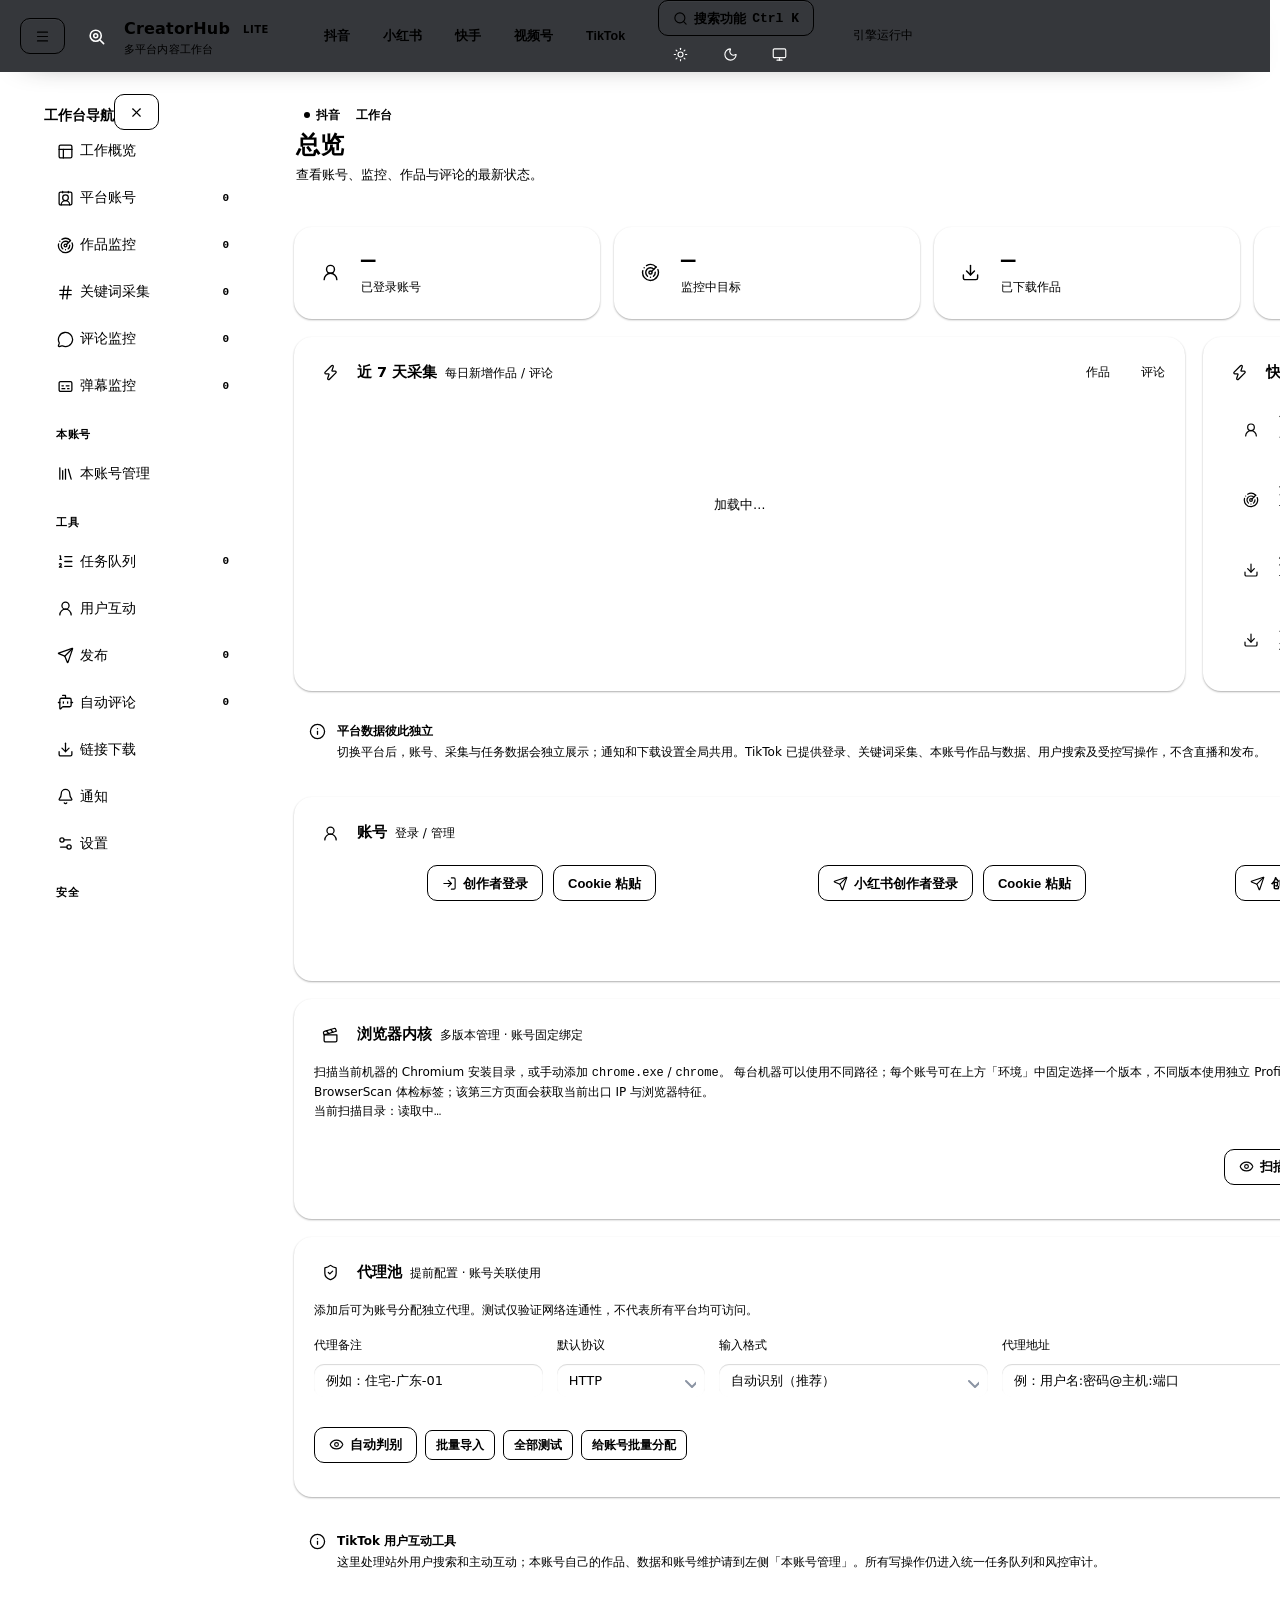
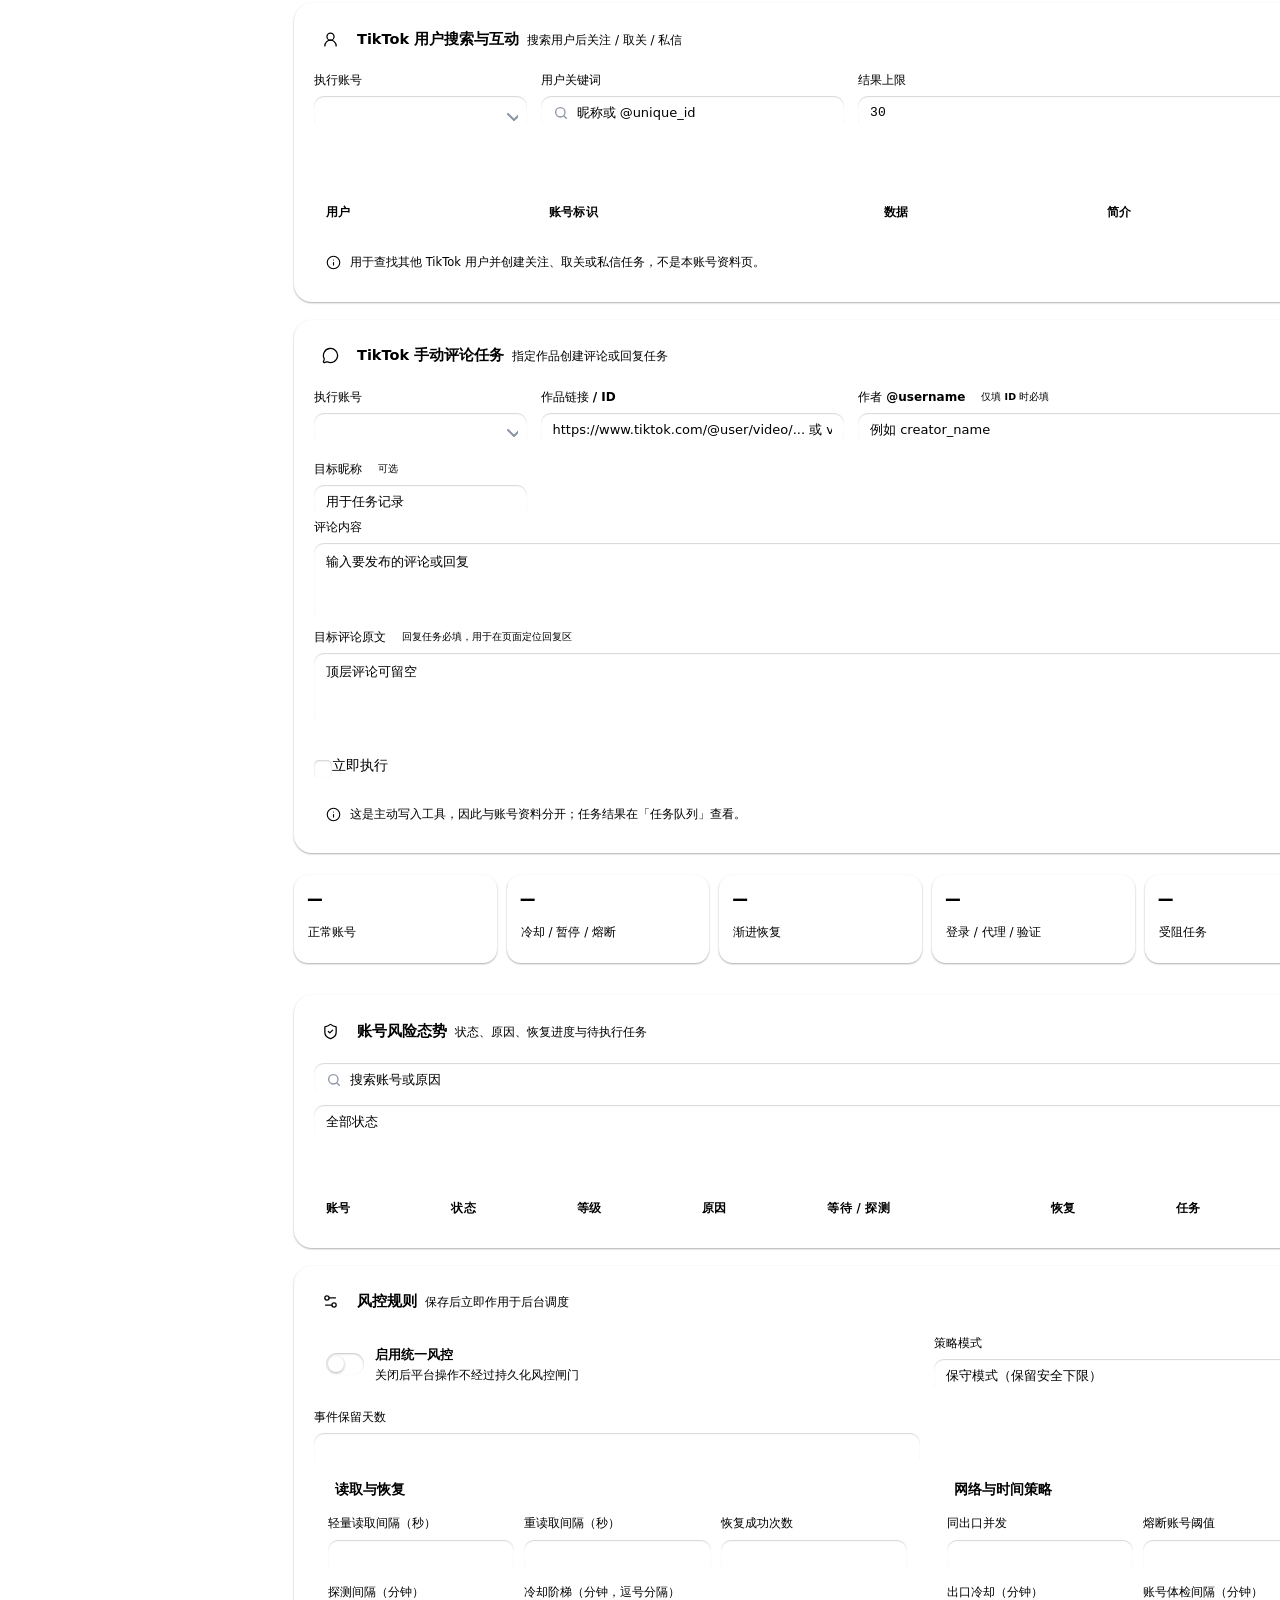
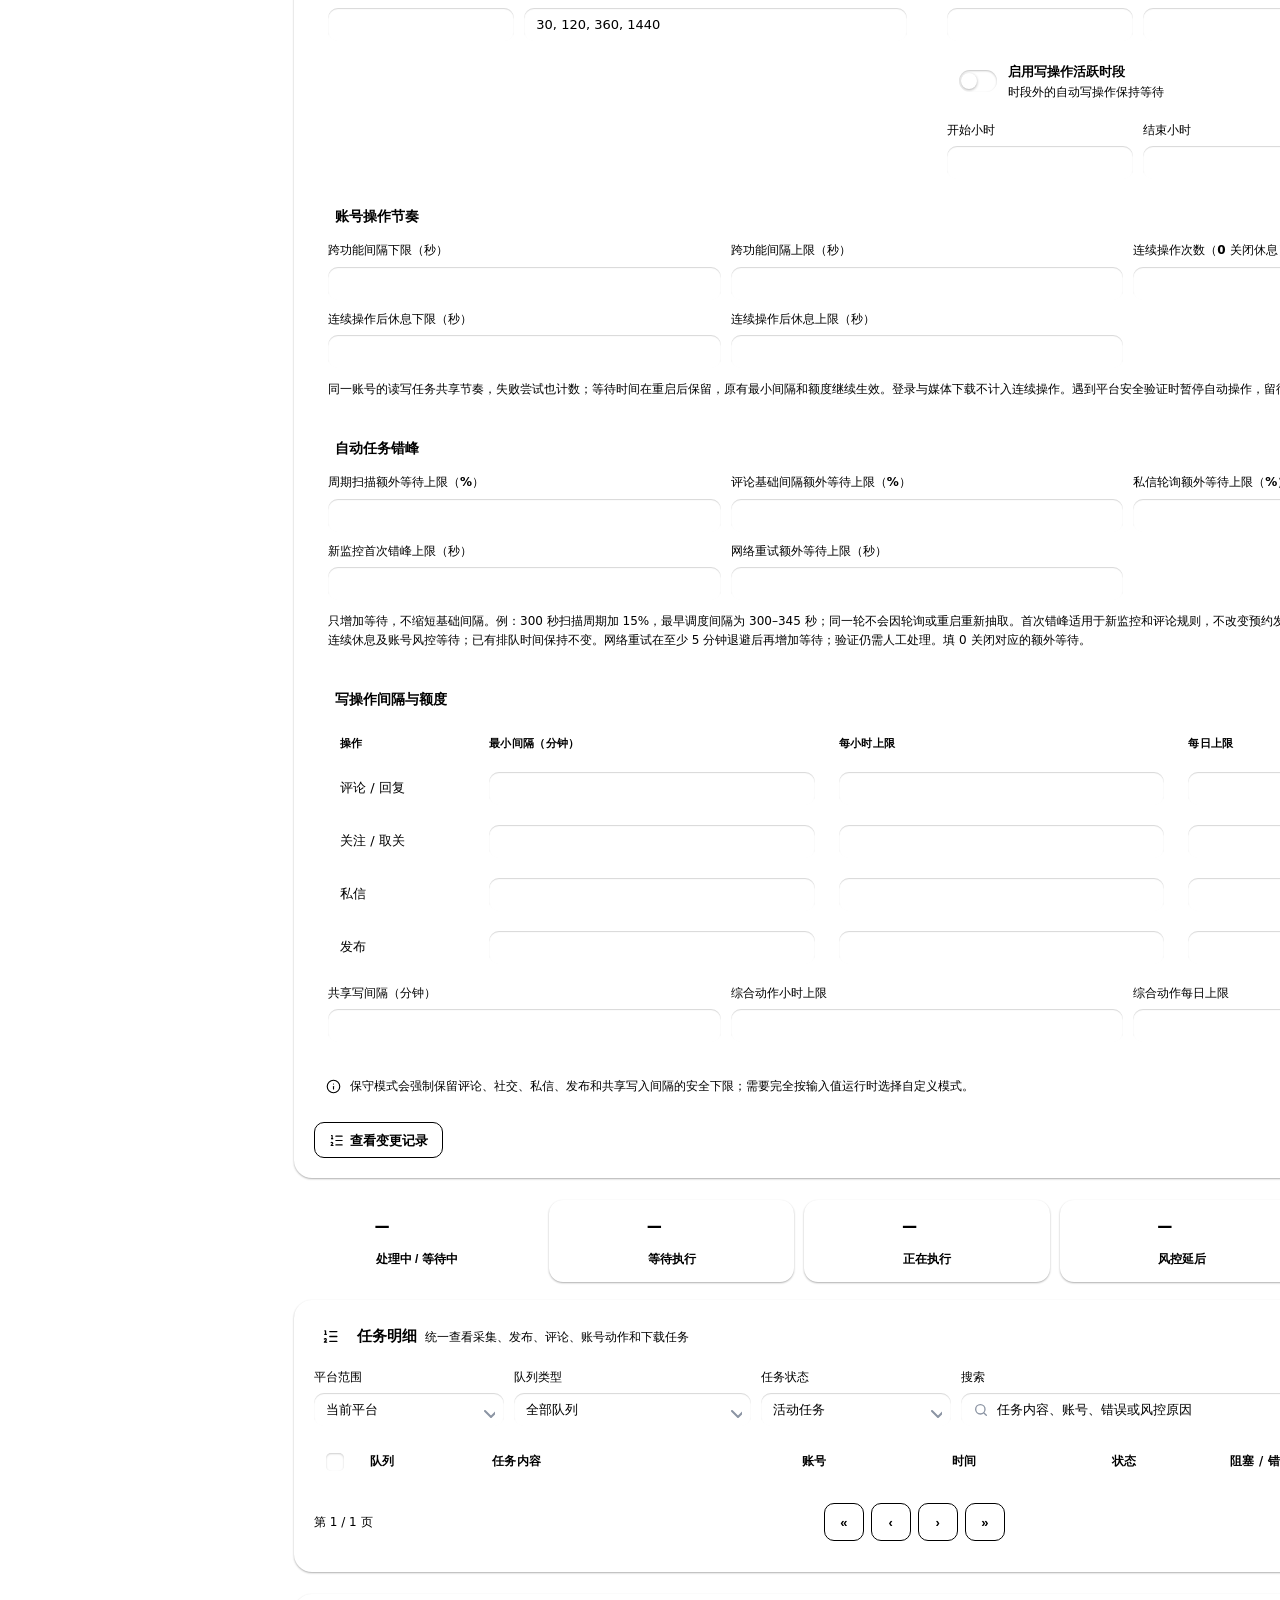
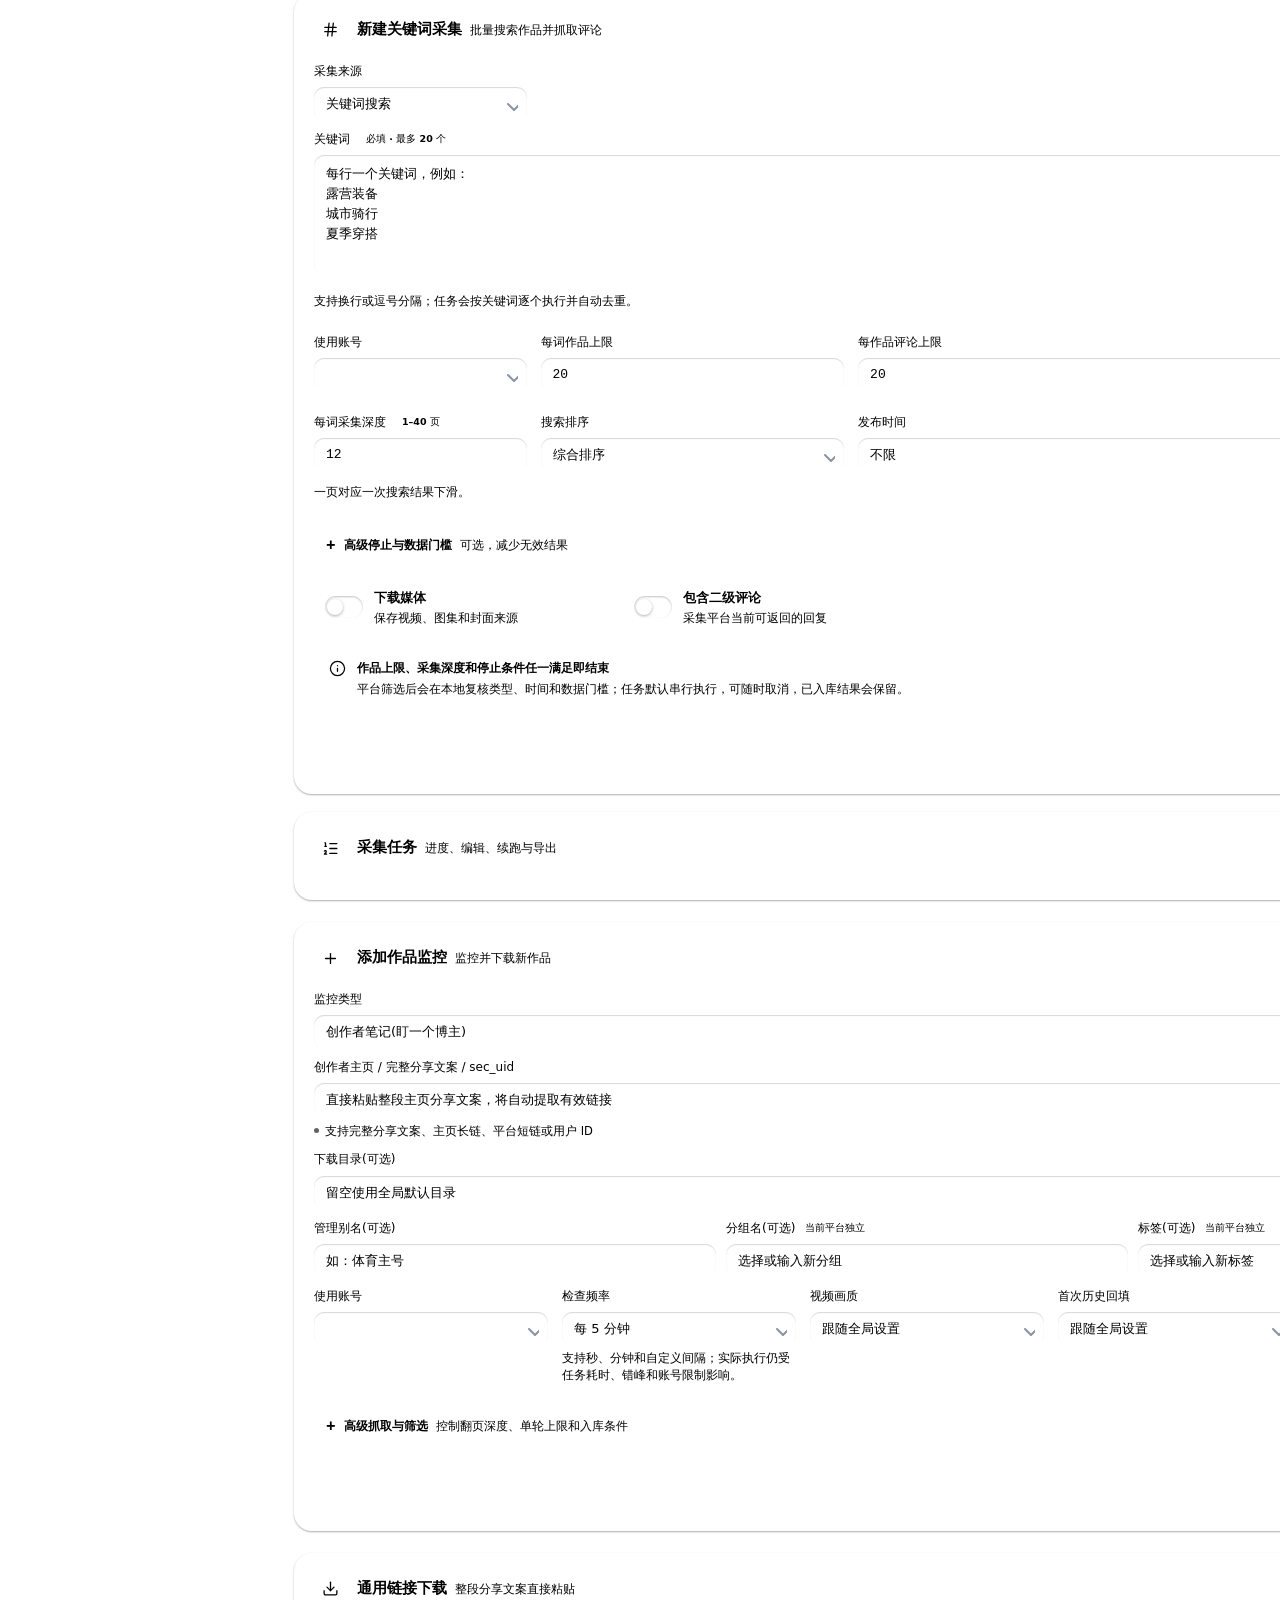
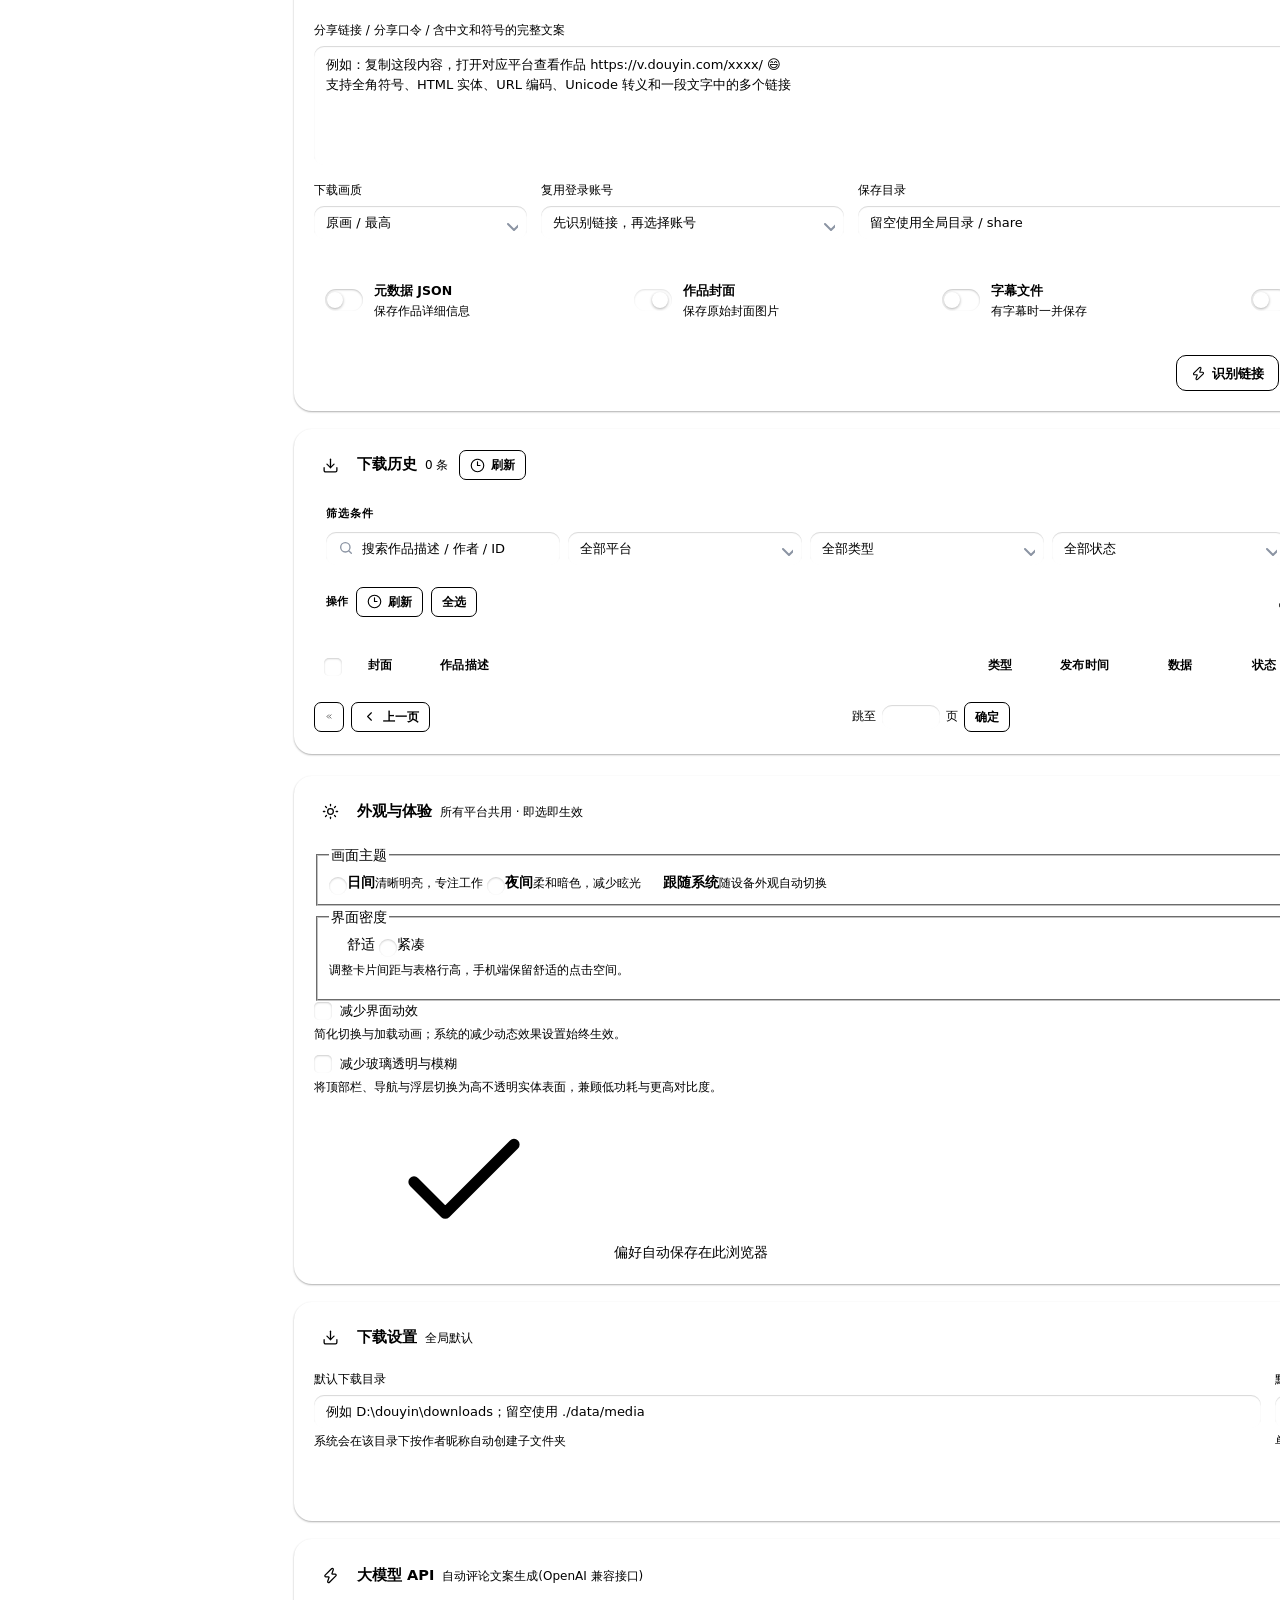
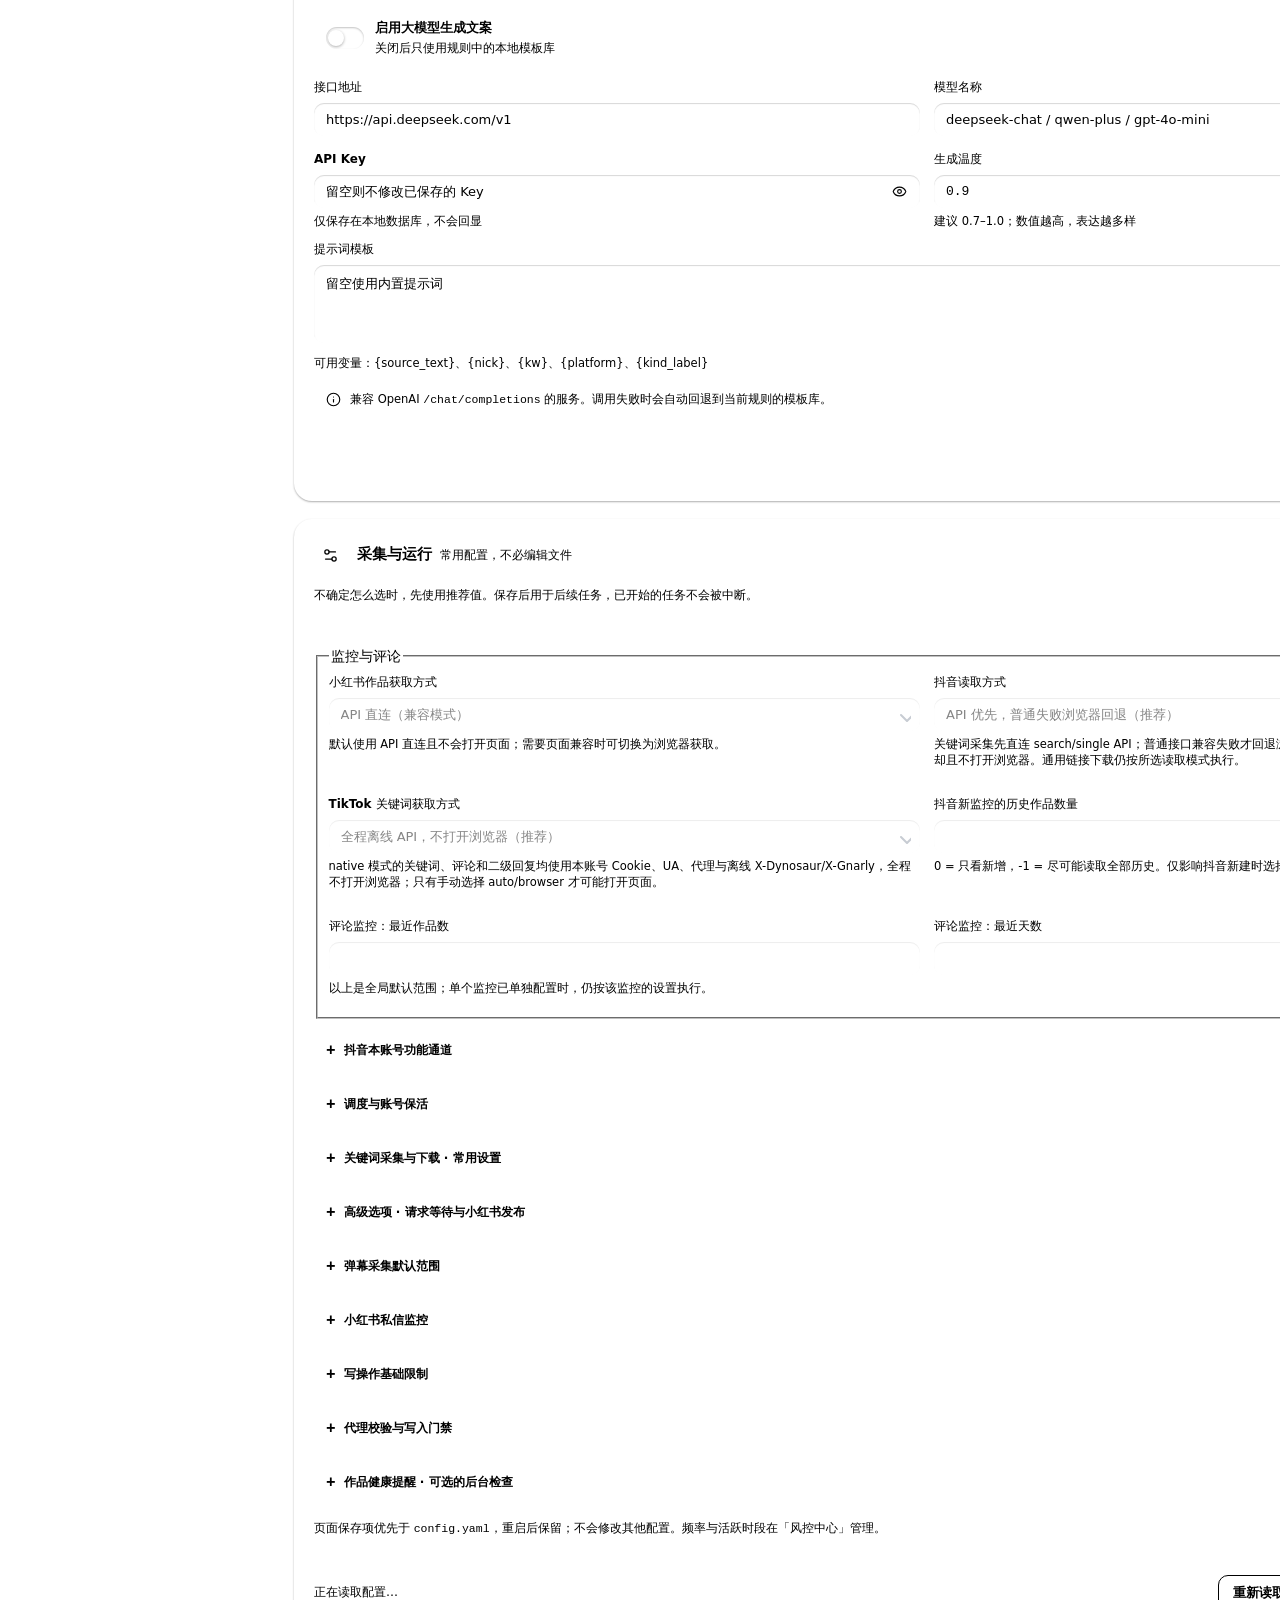
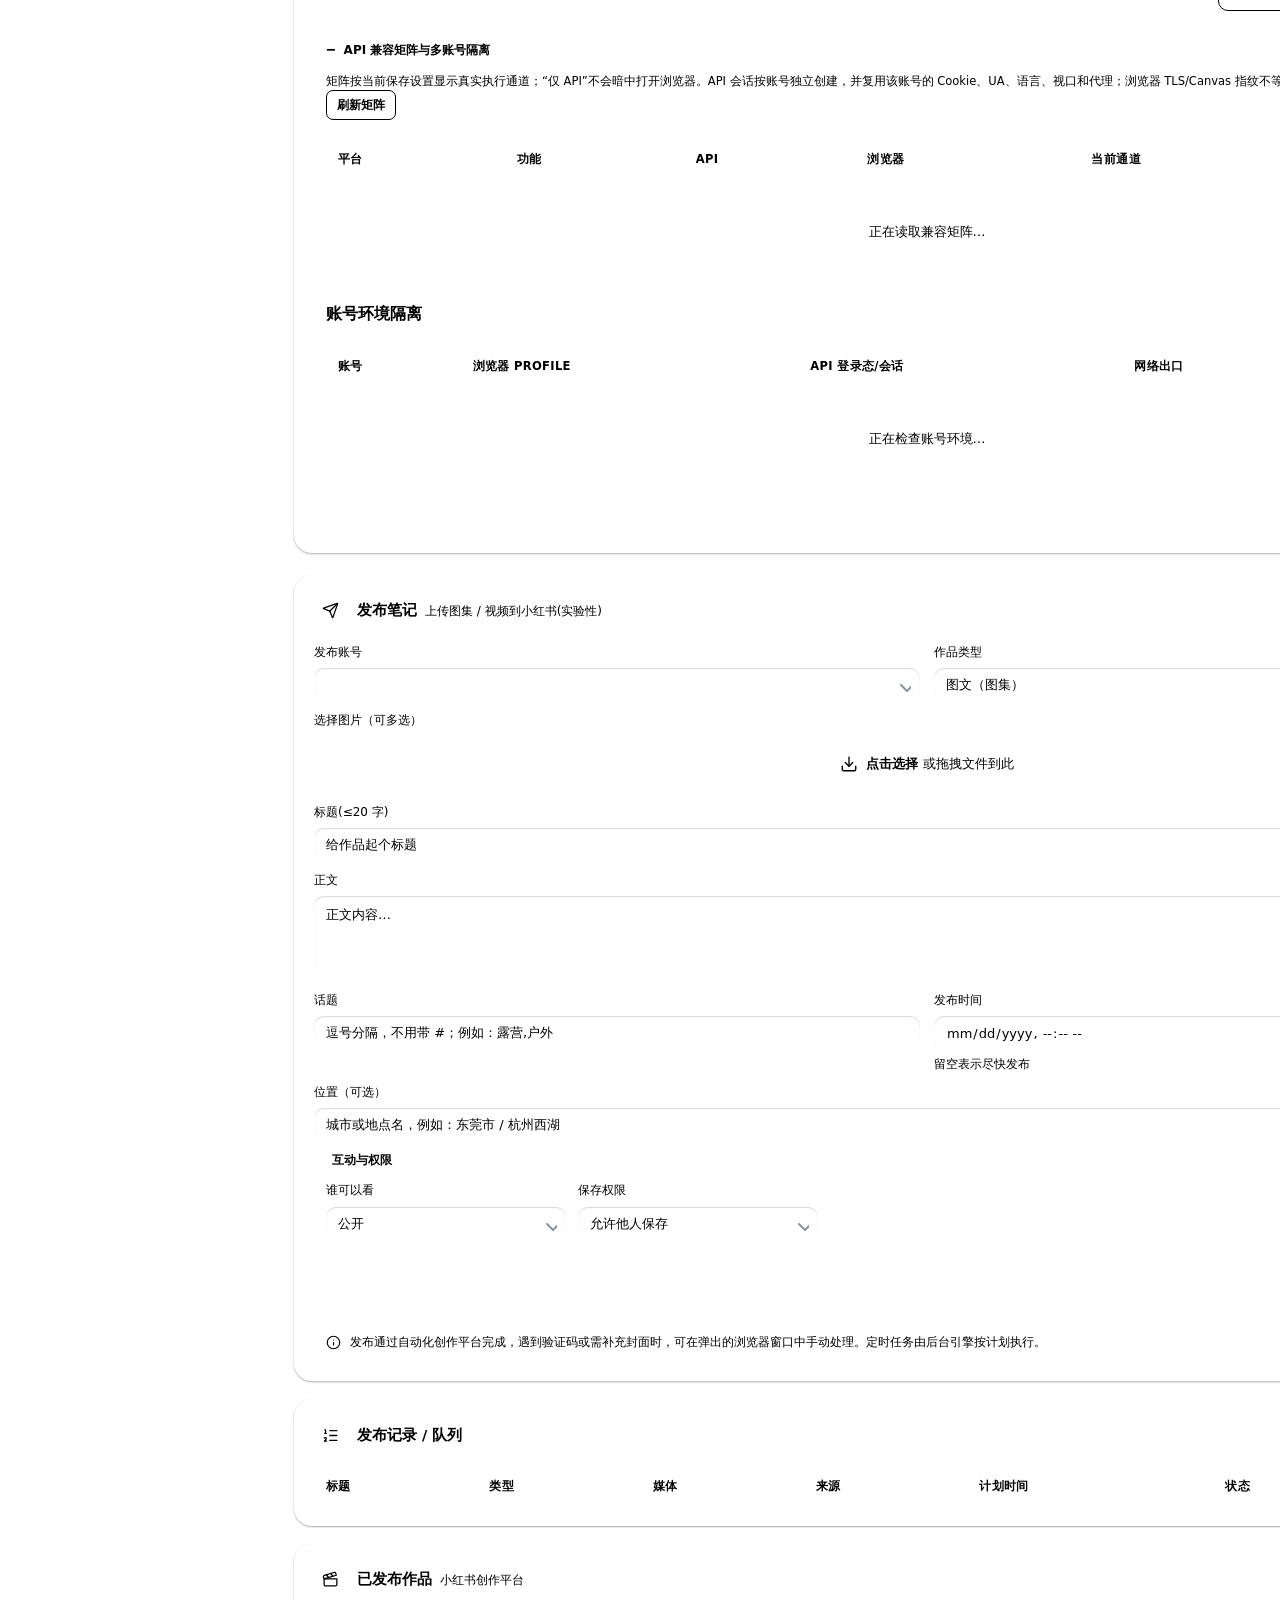
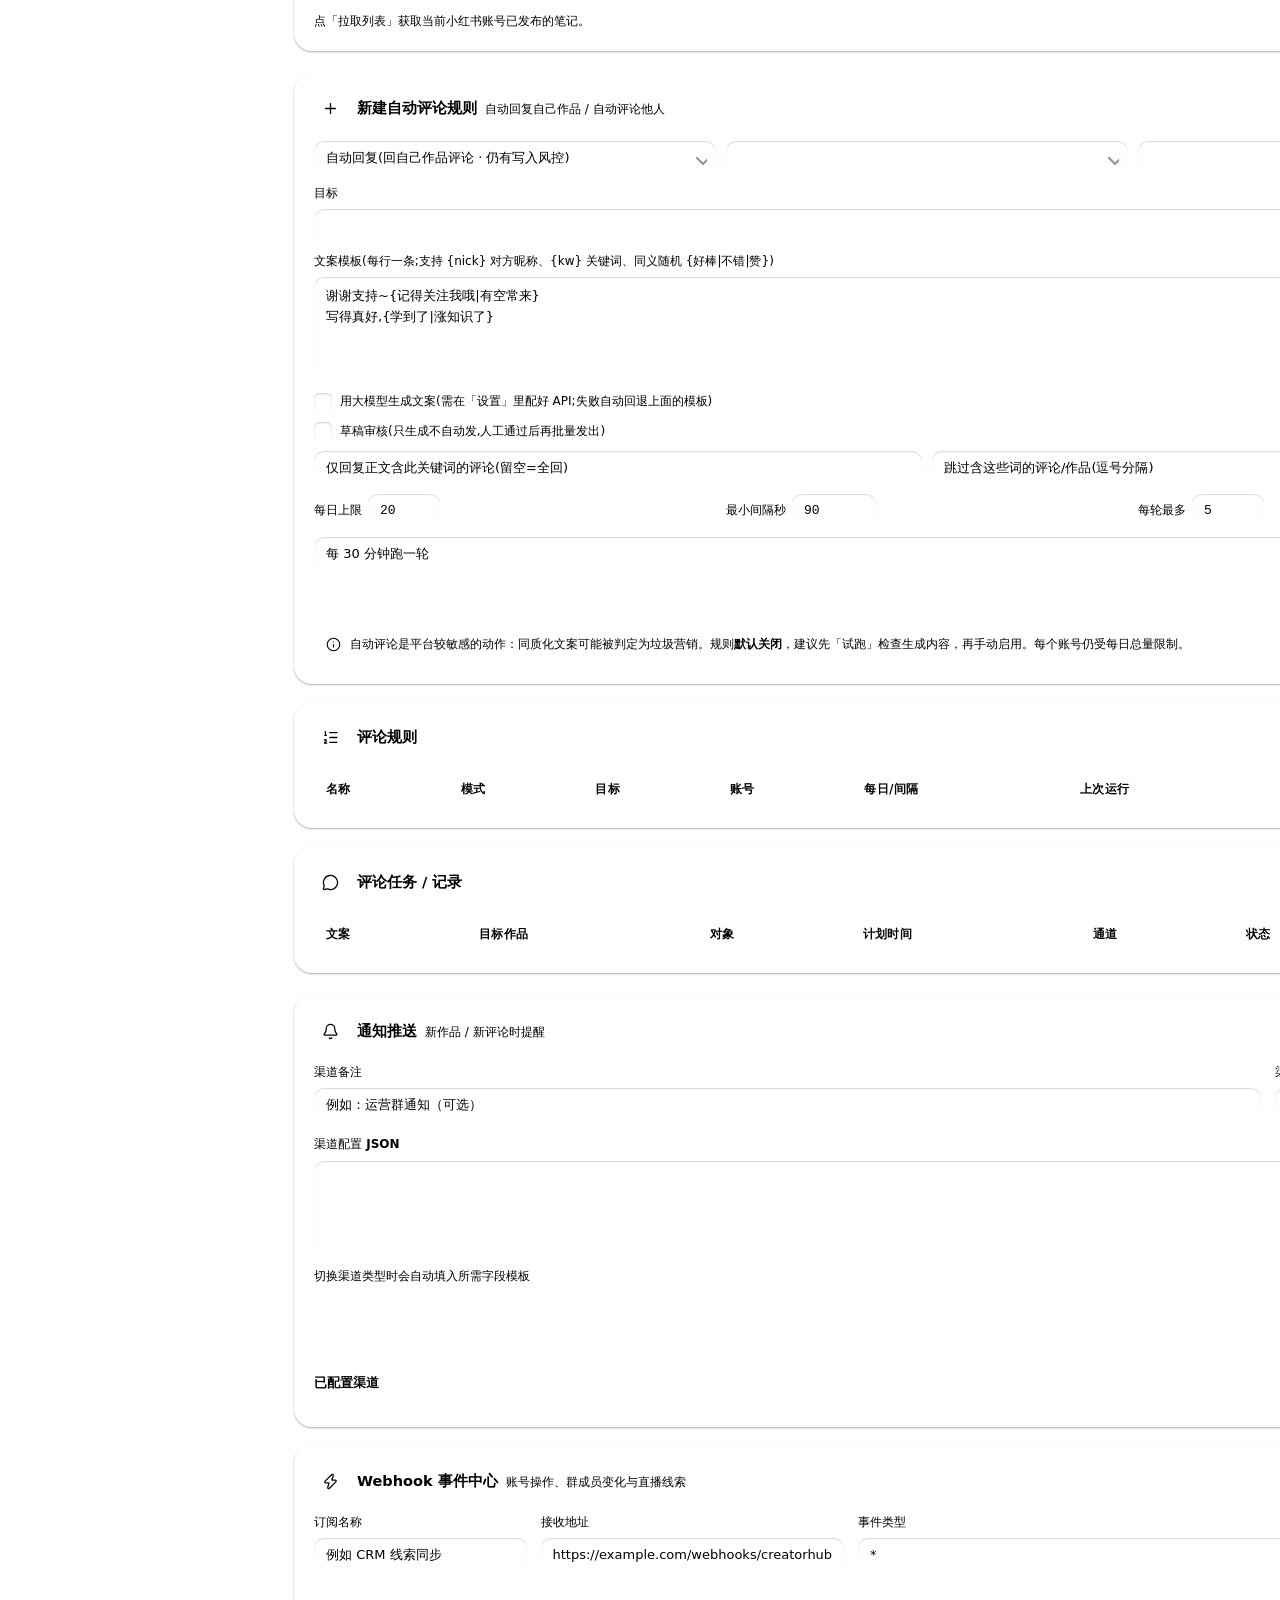
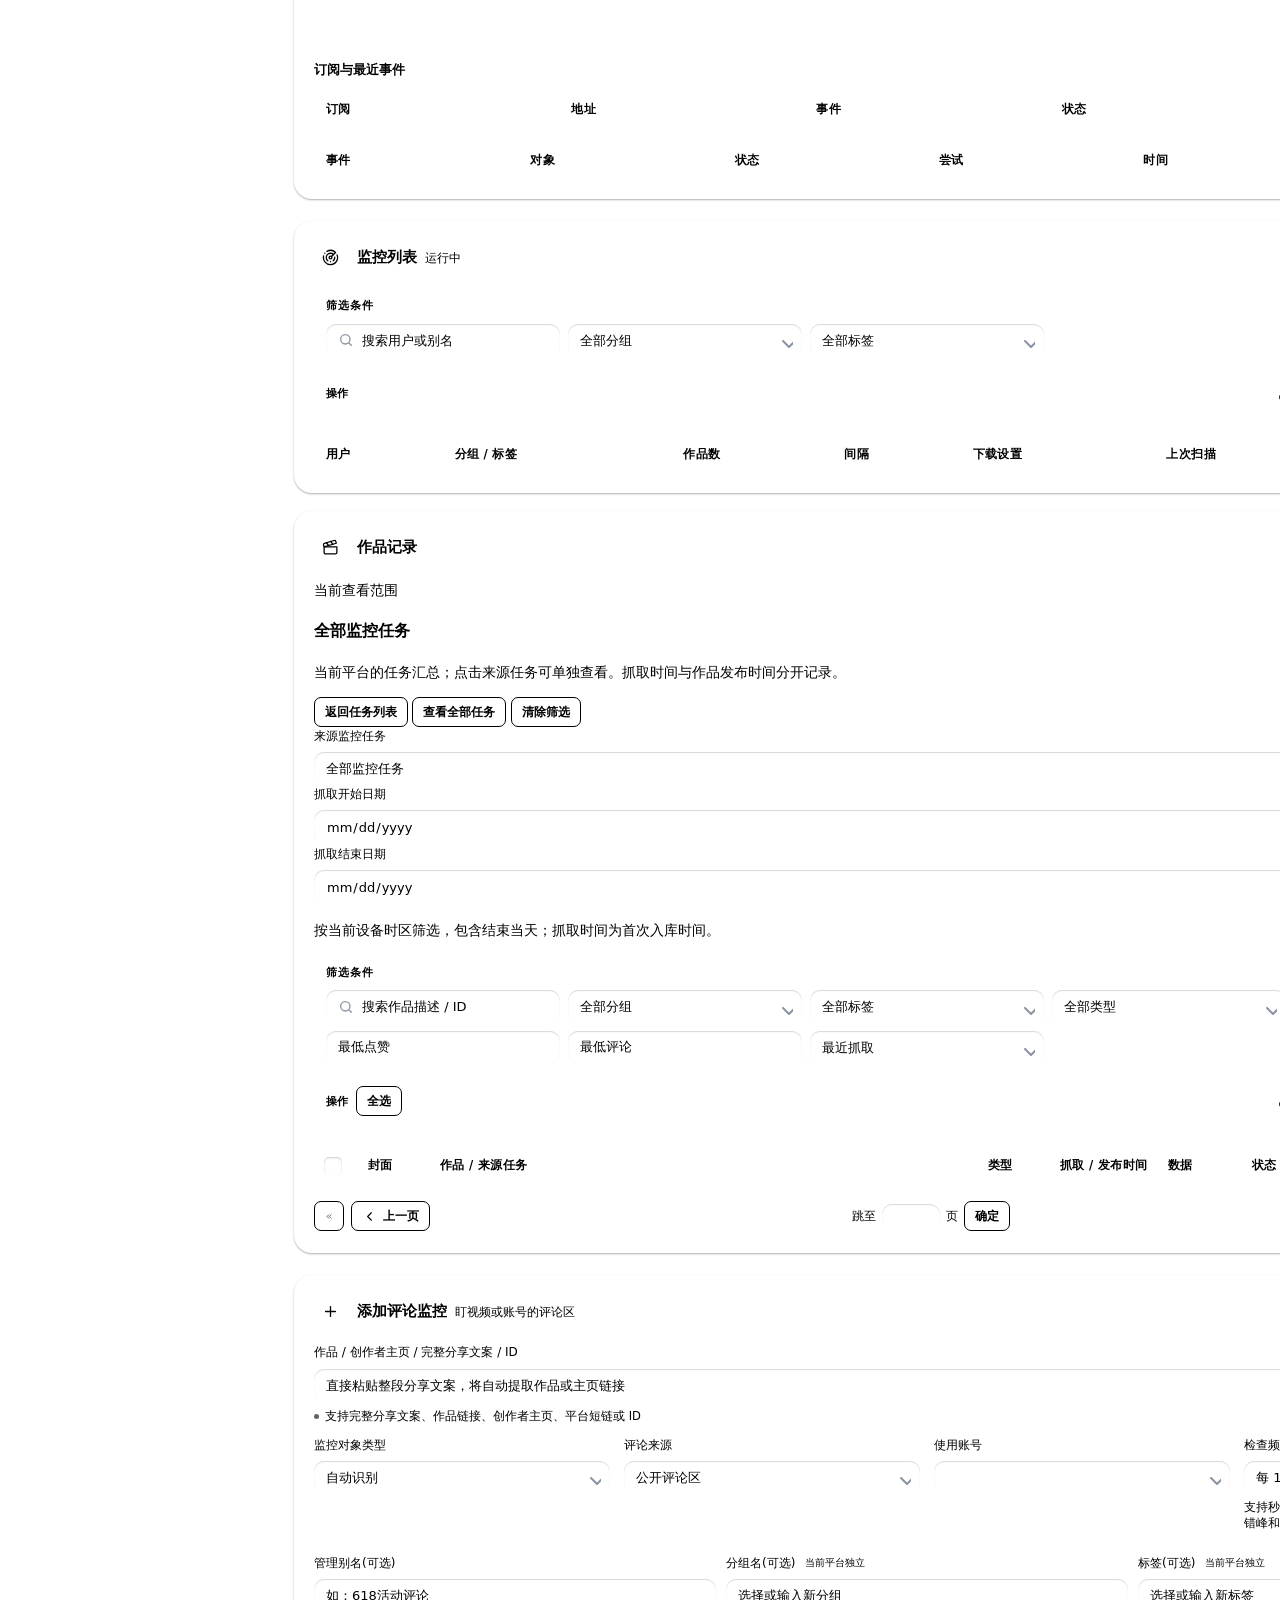
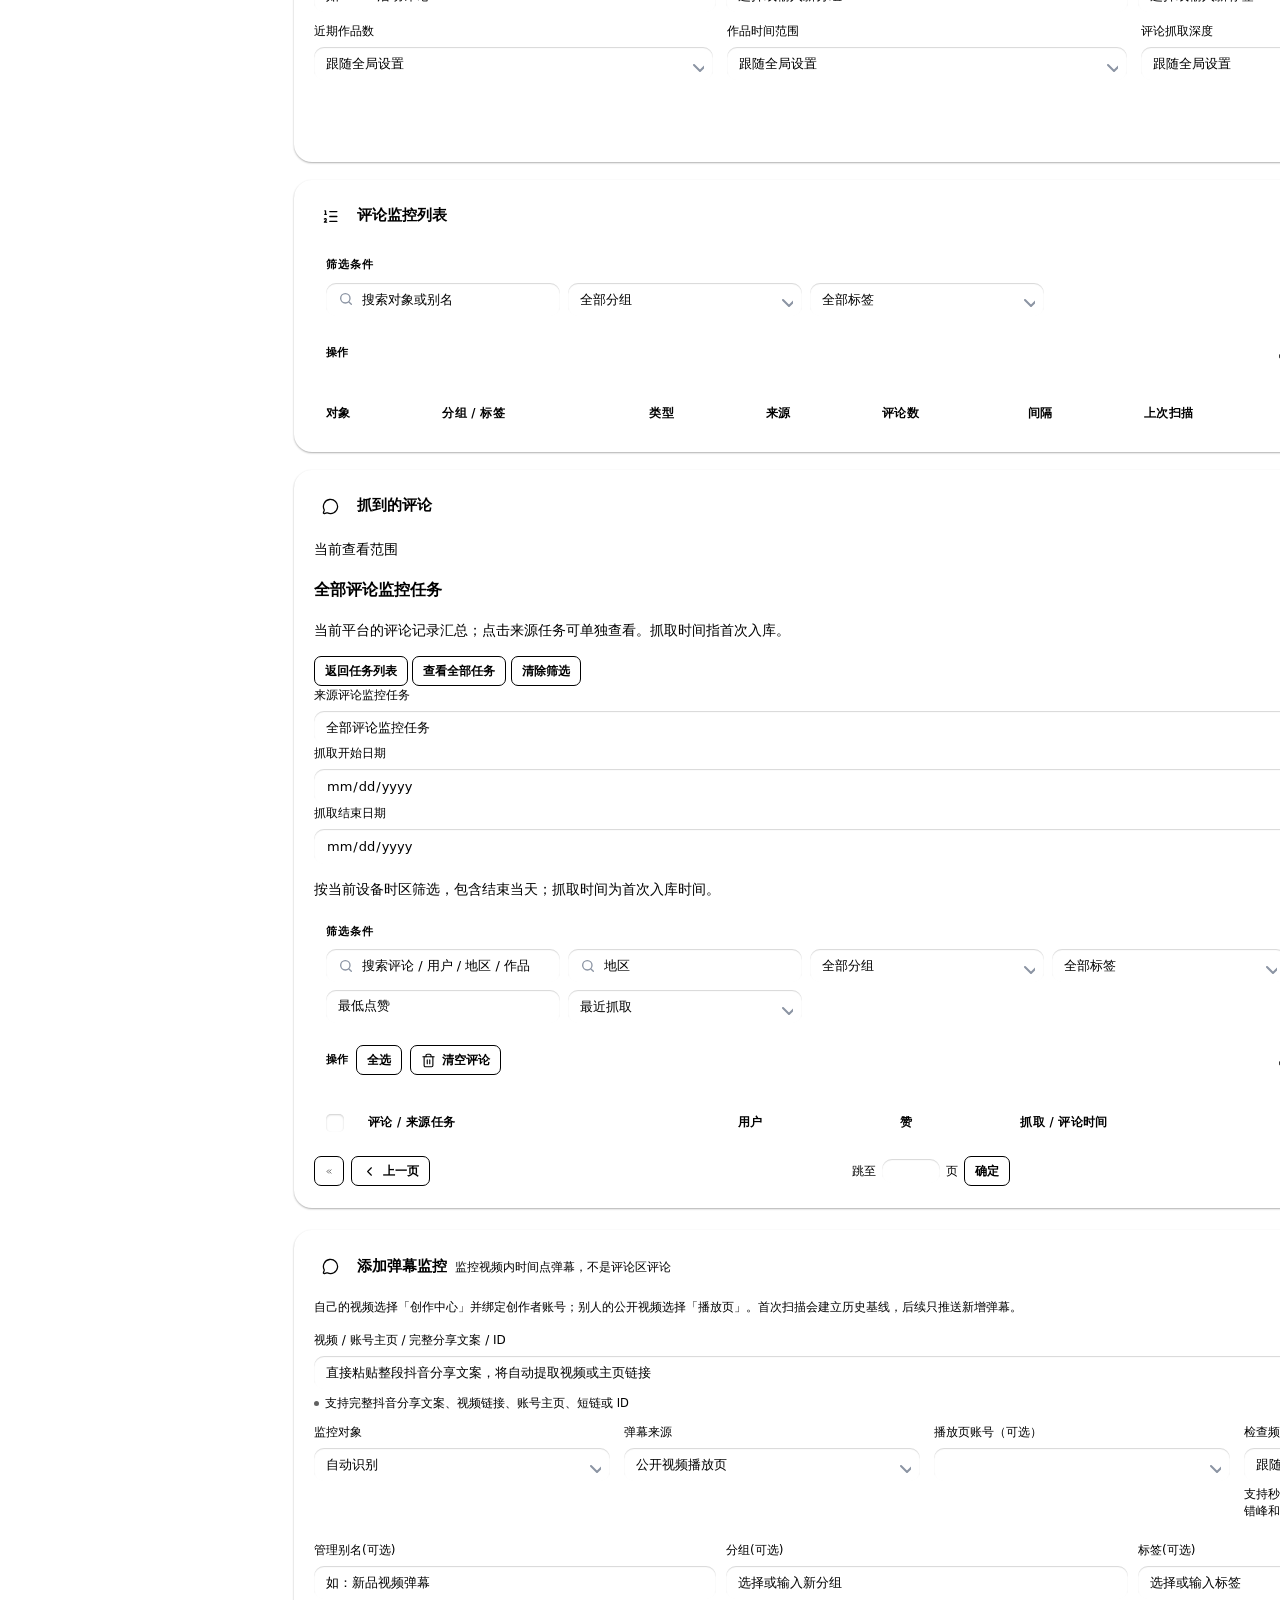
==== app/web/index.html @ 06c7e100 "feat: 晨报生成器与公开面板 + 修复抓取与测试基建 晨报员工层（新）: - app/morning_report.py: 只读晨报（账号交通灯/近N天作品/粉丝快照delta/   最热作品/规" ====
<!DOCTYPE html>
<html lang="zh-CN" data-theme="light" data-guide-base="https://3441293738.github.io/creatorhub/guide/">
<head>
<meta charset="utf-8">
<meta name="viewport" content="width=device-width, initial-scale=1">
<title>CreatorHub</title>
<meta name="color-scheme" content="light dark">
<meta name="theme-color" content="#f5f5f7">
<script src="/static/appearance.js"></script>
<!-- System fonts render immediately, including when the workbench is offline. -->
<style>
  :root {
    /* shell sizing */
    --header-h:68px; --sidebar-w:232px; --content-max:1260px;
    /* Semantic color and density tokens live in appearance.css. */
    /* shape */
    --r-xs:7px; --r-sm:10px; --r:14px; --r-lg:18px;
    --sh-sm:0 1px 2px rgba(0,0,0,.32), inset 0 1px 0 rgba(255,255,255,.025);
    --sh:0 1px 2px rgba(0,0,0,.35), 0 16px 36px -20px rgba(0,0,0,.78), inset 0 1px 0 rgba(255,255,255,.025);
    --sh-lg:0 3px 8px rgba(0,0,0,.32), 0 28px 64px -24px rgba(0,0,0,.82);
    --ease:cubic-bezier(.2,.75,.25,1);
    --ease-out:cubic-bezier(.16,1,.3,1);
    --sans:"Fira Sans",system-ui,-apple-system,"Segoe UI","Microsoft YaHei",sans-serif;
    --mono:"Fira Code",ui-monospace,"SFMono-Regular","JetBrains Mono",Consolas,monospace;
  }
  * { box-sizing:border-box; }
  html { scroll-behavior:smooth; scrollbar-gutter:stable; }
  body {
    margin:0; min-height:100vh;
    font:14px/1.6 var(--sans);
    color:var(--fg);
    background:
      radial-gradient(1200px 600px at 80% -10%, rgba(254,44,85,.07), transparent 60%),
      radial-gradient(900px 500px at 0% 0%, rgba(56,189,248,.05), transparent 55%),
      var(--bg);
    -webkit-font-smoothing:antialiased;
    text-rendering:optimizeLegibility;
  }
  ::selection { background:var(--acc-soft); }

  /* ── scrollbar ── */
  *::-webkit-scrollbar { height:10px; width:10px; }
  *::-webkit-scrollbar-thumb { background:var(--surface-3); border-radius:8px; border:2px solid transparent; background-clip:padding-box; }
  *::-webkit-scrollbar-thumb:hover { background:var(--mut-2); background-clip:padding-box; }
  html { scrollbar-color:var(--surface-3) transparent; scrollbar-width:thin; }

  /* 原生日期选择器使用品牌色；复选框 / 单选框在表单区域统一重绘 */
  input[type=date], input[type=datetime-local], input[type=time] { accent-color:var(--acc); }
  input[type=date]::-webkit-calendar-picker-indicator,
  input[type=datetime-local]::-webkit-calendar-picker-indicator { cursor:pointer; }
  /* ── header ── */
  header {
    position:sticky; top:0; z-index:30;
    padding:0 20px;
    background:rgba(9,11,16,.82); backdrop-filter:blur(18px) saturate(135%);
    border-bottom:1px solid var(--line-soft);
    box-shadow:0 10px 32px -28px rgba(0,0,0,.85);
  }
  .header-inner {
    width:100%; max-width:1540px; min-height:var(--header-h); margin:0 auto;
    display:flex; align-items:center; gap:14px;
  }
  .brand { display:flex; align-items:center; gap:11px; flex:0 0 calc(var(--sidebar-w) - 20px); min-width:0; }
  .brand-mark {
    display:grid; place-items:center; width:34px; height:34px; border-radius:10px;
    background:linear-gradient(135deg,var(--acc),#ff6a85); color:#fff;
    box-shadow:0 4px 14px -4px var(--acc-ring);
  }
  .brand-mark svg { width:19px; height:19px; }
  .brand-copy { min-width:0; display:grid; gap:1px; }
  header h1 { font-size:16px; font-weight:650; margin:0; letter-spacing:.2px; color:var(--fg-strong); }
  .brand-sub { color:var(--mut-2); font-size:10.5px; line-height:1.2; letter-spacing:.15px; white-space:nowrap; }
  .badge-lite { font-size:10px; font-weight:600; color:var(--acc); background:var(--acc-soft); padding:2px 7px; border-radius:6px; vertical-align:middle; margin-left:6px; letter-spacing:.5px; }
  .spacer { flex:1; }
  .engine {
    display:inline-flex; align-items:center; gap:7px;
    font-size:12px; color:var(--mut); padding:6px 11px;
    border:1px solid var(--line); border-radius:999px; background:var(--surface);
  }
  .dot { width:7px; height:7px; border-radius:50%; background:var(--success); box-shadow:0 0 0 0 var(--success-soft); }
  .dot.live { animation:pulse 2s var(--ease) infinite; }

  /* ── platform switch ── */
  .pswitch { display:inline-flex; gap:3px; background:var(--surface); border:1px solid var(--line); border-radius:999px; padding:4px; }
  .pswitch button { background:transparent; border:1px solid transparent; color:var(--mut); font-weight:600; font-size:12.5px; padding:6px 14px; border-radius:999px; }
  .pswitch button:hover { color:var(--fg); background:var(--surface-2); }
  .pswitch button.active[data-pf="douyin"] { background:var(--acc-soft); color:var(--acc); border-color:var(--acc-ring); }
  .pswitch button.active[data-pf="xhs"] { background:var(--xhs-soft); color:var(--xhs); border-color:var(--xhs-ring); }
  .pswitch button.active[data-pf="kuaishou"] { background:rgba(255,121,2,.16); color:#ff7902; border-color:rgba(255,121,2,.4); }
  .pswitch button.active[data-pf="shipinhao"] { background:rgba(7,193,96,.16); color:#07c160; border-color:rgba(7,193,96,.4); }
  .pswitch button.active[data-pf="tiktok"] { background:rgba(37,244,238,.12); color:#00b8b2; border-color:rgba(254,44,85,.38); }
  .hidden { display:none !important; }

  /* Platform accents and light/dark themes are independent: appearance.css. */

  /* ── 小红书笔记瀑布流卡片 ── */
  .xhs-grid { columns:240px; column-gap:14px; }
  .ncard {
    position:relative; break-inside:avoid; margin:0 0 14px;
    background:var(--surface); border:1px solid var(--line); border-radius:16px;
    overflow:hidden; box-shadow:var(--sh-sm);
    transition:transform .18s var(--ease), box-shadow .18s var(--ease), border-color .18s var(--ease);
  }
  .ncard:hover { transform:translateY(-2px); box-shadow:var(--sh); border-color:var(--acc-ring); }
  .ncard:has(.ncard-sel:checked) { border-color:var(--acc); box-shadow:0 0 0 2px var(--acc-ring), var(--sh); }
  /* 统一封面比例:即便图裂/无封面也占位,避免绝对定位的类型角标压到标题首字 */
  .ncard-cover { display:block; width:100%; aspect-ratio:3/4; background:var(--surface-3); object-fit:cover; }
  .ncard-cover.ph { display:grid; place-items:center; color:var(--mut-2); }
  .ncard-cover.ph svg { width:30px; height:30px; opacity:.5; }
  .ncard-type {
    position:absolute; top:8px; left:8px; display:inline-flex; align-items:center; gap:4px;
    background:rgba(0,0,0,.55); color:#fff; font-size:11px; font-weight:600;
    padding:3px 8px; border-radius:999px; backdrop-filter:blur(2px);
  }
  .ncard-type svg { width:12px; height:12px; }
  .ncard-sel { position:absolute; top:8px; right:8px; width:18px; height:18px; accent-color:var(--acc); cursor:pointer; }
  .ncard-body { padding:11px 12px 12px; }
  .ncard-title { font-size:13px; line-height:1.45; color:var(--fg); margin:0 0 9px;
    display:-webkit-box; -webkit-line-clamp:2; -webkit-box-orient:vertical; overflow:hidden; }
  .ncard-foot { display:flex; align-items:center; gap:7px; font-size:11.5px; color:var(--mut); }
  .ncard-foot .like { margin-left:auto; display:inline-flex; align-items:center; gap:3px; }
  .ncard-foot .like svg { width:13px; height:13px; color:var(--acc); }
  .ncard-actions { display:flex; gap:6px; margin-top:10px; padding-top:10px; border-top:1px solid var(--line-soft); }
  .ncard-actions button { flex:1; }
  /* 作品评论弹窗条目 */
  .wc-item { padding:10px 2px; border-bottom:1px solid var(--line-soft); }
  .wc-item.reply { margin-left:20px; border-left:2px solid var(--line); padding-left:10px; }
  .wc-head { display:flex; align-items:baseline; gap:8px; }
  .wc-head b { font-size:13px; color:var(--fg-strong); }
  .wc-time { font-size:11px; color:var(--mut); margin-left:auto; }
  .wc-text { font-size:13px; line-height:1.5; color:var(--fg); margin:4px 0 5px; word-break:break-word; }
  .wc-meta { display:inline-flex; align-items:center; gap:4px; font-size:11.5px; color:var(--mut); }
  .wc-meta svg { width:12px; height:12px; color:var(--acc); }
  .ncard-status { position:absolute; bottom:auto; }
  .ncard-cover, .thumb { cursor:zoom-in; }

  /* ── 来源监控 chip ── */
  .src-chip {
    display:inline-flex; align-items:center; gap:4px; max-width:100%;
    font-size:11px; color:var(--mut); background:var(--surface-2);
    border:1px solid var(--line-soft); border-radius:999px; padding:2px 8px;
    overflow:hidden; text-overflow:ellipsis; white-space:nowrap; vertical-align:middle;
  }
  .src-chip svg { width:11px; height:11px; flex:0 0 auto; opacity:.7; }

  /* ── 原生控件跟随主题(下拉弹层 / 日期日历 / 时间滚轮 / 滚动条)── */
  input[type="datetime-local"]::-webkit-calendar-picker-indicator,
  input[type="date"]::-webkit-calendar-picker-indicator { cursor:pointer; opacity:.6; transition:opacity .15s var(--ease); }
  input[type="datetime-local"]:hover::-webkit-calendar-picker-indicator,
  input[type="date"]:hover::-webkit-calendar-picker-indicator { opacity:1; }
  /* select 加大点击区与一致圆角 */
  select { cursor:pointer; }
  select:disabled { opacity:.55; cursor:not-allowed; }

  /* ── 文件选择(拖拽 + 缩略图)── */
  .filepick { position:relative; border:1.5px dashed var(--line); border-radius:var(--r-sm); background:var(--bg); transition:border-color .18s var(--ease), background .18s var(--ease); }
  .filepick:hover { border-color:#3a414f; }
  .filepick.drag { border-color:var(--acc); background:var(--acc-soft); }
  .filepick-input { position:absolute; inset:0; width:100%; height:100%; opacity:0; cursor:pointer; }
  .filepick-cta { display:flex; align-items:center; justify-content:center; gap:8px; padding:18px 14px; color:var(--mut); font-size:13px; pointer-events:none; }
  .filepick-cta b { color:var(--acc); font-weight:600; }
  .filepick-cta svg { width:18px; height:18px; }
  .filepick-list { display:flex; flex-wrap:wrap; gap:8px; padding:0 10px 10px; position:relative; z-index:1; }
  .filepick-list:empty { display:none; }
  .fp-chip { display:inline-flex; align-items:center; gap:7px; max-width:210px; background:var(--surface-2); border:1px solid var(--line); border-radius:8px; padding:4px 6px 4px 4px; font-size:12px; }
  .fp-chip > span { overflow:hidden; text-overflow:ellipsis; white-space:nowrap; }
  .fp-chip img { width:30px; height:30px; border-radius:5px; object-fit:cover; flex:0 0 auto; background:var(--surface-3); }
  .fp-ph { width:30px; height:30px; border-radius:5px; display:grid; place-items:center; background:var(--surface-3); color:var(--mut); flex:0 0 auto; }
  .fp-ph svg { width:15px; height:15px; }
  .fp-chip button { width:18px; height:18px; padding:0; border-radius:50%; background:var(--surface-3); color:var(--mut); border:none; font-size:11px; line-height:1; flex:0 0 auto; }
  .fp-chip button:hover { background:var(--danger-soft); color:var(--danger); }
  .fp-chip button svg { width:11px; height:11px; }

  /* ── 预览 lightbox ── */
  .pv-overlay {
    position:fixed; inset:0; z-index:100; display:flex; align-items:center; justify-content:center;
    background:rgba(6,7,10,.82); backdrop-filter:blur(6px); padding:24px;
    animation:slideIn .18s var(--ease);
  }
  /* 预览层要能盖在转发弹窗(#repost 同为 pv-overlay)之上,否则点缩略图看不到大图 */
  #preview { z-index:110; }
  .pv-box {
    position:relative; background:var(--surface); border:1px solid var(--line);
    border-radius:var(--r-lg); box-shadow:var(--sh);
    width:min(94vw, 860px); max-height:92vh; display:flex; flex-direction:column; overflow:hidden;
  }
  .pv-close {
    position:absolute; top:10px; right:10px; z-index:3; width:34px; height:34px; padding:0;
    border-radius:50%; background:rgba(0,0,0,.5); color:#fff; border:none;
  }
  .pv-close:hover { background:rgba(0,0,0,.72); }
  .pv-close svg { width:17px; height:17px; }
  .pv-media { position:relative; background:#0b0c0f; flex:1 1 auto; min-height:0; display:flex; }
  .pv-media video { width:100%; max-height:78vh; background:#000; display:block; margin:auto; }
  .pv-loading { color:var(--mut); font-size:13px; padding:40px; margin:auto; text-align:center; }

  /* 发小红书 · 编辑弹窗 */
  .rp-box {
    position:relative; background:var(--surface); border:1px solid var(--line);
    border-radius:var(--r-lg); box-shadow:var(--sh);
    width:min(94vw, 560px); max-height:92vh; overflow:auto; padding:22px 22px 18px;
  }
  .rp-box h2 { margin:0 0 16px; font-size:17px; }
  .rp-box .field { display:block; margin:0 0 5px; }
  .rp-src { color:var(--mut); font-size:12px; margin:-6px 0 2px; }
  .rp-thumbs { display:flex; gap:8px; align-items:center; overflow-x:auto; padding:2px 0 6px; }
  .rp-th { position:relative; flex:0 0 auto; width:72px; cursor:grab; }
  .rp-th:active { cursor:grabbing; }
  .rp-th.dragover { outline:2px dashed var(--brand, #ff2e51); outline-offset:2px; border-radius:10px; }
  .rp-th img, .rp-thumbs .rp-th-ph { width:72px; height:72px; border-radius:10px; object-fit:cover; cursor:zoom-in; border:1px solid var(--line, #e5e5e5); background:var(--card, #f4f4f4); display:block; }
  .rp-thumbs .rp-th-ph { flex:0 0 auto; display:flex; align-items:center; justify-content:center; }
  .rp-th-badge { position:absolute; top:3px; left:3px; font-size:10px; line-height:1; padding:2px 5px; border-radius:6px; background:rgba(0,0,0,.55); color:#fff; pointer-events:none; }
  .rp-th-badge.cover { background:var(--brand, #ff2e51); }
  .rp-th-x { position:absolute; top:2px; right:2px; width:18px; height:18px; border:none; border-radius:50%; background:rgba(0,0,0,.6); color:#fff; font-size:11px; line-height:1; cursor:pointer; padding:0; display:flex; align-items:center; justify-content:center; }
  .rp-th-x:hover { background:#e0245e; }
  .rp-th-x svg { width:11px; height:11px; }
  .rp-th-mv { position:absolute; bottom:2px; left:2px; right:2px; display:flex; justify-content:space-between; }
  .rp-th-mv button { width:22px; height:18px; border:none; border-radius:5px; background:rgba(0,0,0,.55); color:#fff; cursor:pointer; font-size:13px; line-height:1; padding:0; }
  .rp-th-mv button svg { width:12px; height:12px; }
  .rp-th-mv button:disabled { opacity:.3; cursor:default; }
  .rp-th-more { flex:0 0 auto; align-self:center; color:var(--mut); font-size:12px; white-space:nowrap; padding:0 4px; }

  /* carousel */
  .pv-carousel { position:relative; width:100%; overflow:hidden; }
  .pv-track { display:flex; transition:transform .28s var(--ease); will-change:transform; }
  .pv-slide { flex:0 0 100%; height:min(78vh, 720px); display:flex; align-items:center; justify-content:center; }
  .pv-slide img { max-width:100%; max-height:100%; object-fit:contain; }
  .pv-arrow {
    position:absolute; top:50%; transform:translateY(-50%); z-index:2;
    width:42px; height:42px; padding:0; border:none; border-radius:50%;
    background:rgba(0,0,0,.46); color:#fff; display:grid; place-items:center;
    transition:background .15s var(--ease), opacity .15s var(--ease);
  }
  .pv-arrow:hover { background:rgba(0,0,0,.72); }
  .pv-arrow:disabled { opacity:.25; cursor:default; }
  .pv-arrow svg { width:20px; height:20px; }
  .pv-arrow.left { left:12px; } .pv-arrow.right { right:12px; }
  .pv-counter {
    position:absolute; bottom:12px; left:50%; transform:translateX(-50%); z-index:2;
    background:rgba(0,0,0,.6); color:#fff; font:600 12px/1 var(--mono);
    padding:5px 11px; border-radius:999px; letter-spacing:.5px;
  }
  .pv-cap {
    flex:0 0 auto; padding:16px 20px; border-top:1px solid var(--line-soft);
    font-size:14px; color:var(--fg); line-height:1.65; white-space:pre-wrap;
    max-height:30vh; overflow-y:auto;
  }
  .pv-cap:empty { display:none; }
  @media(max-width:600px){ .pv-slide{height:62vh} .pv-arrow{width:36px;height:36px} }

  /* ── 笔记评论列表(预览弹层内) ── */
  .cmt-wrap { width:100%; max-height:80vh; overflow-y:auto; background:var(--surface); }
  .cmt-item { padding:11px 18px; border-bottom:1px solid var(--line-soft); }
  .cmt-item:last-child { border-bottom:0; }
  .cmt-head { display:flex; align-items:center; gap:8px; }
  .cmt-head b { font-size:13px; color:var(--fg-strong); }
  .cmt-head .like { margin-left:auto; display:inline-flex; align-items:center; gap:3px; color:var(--mut); font-size:12px; font-family:var(--mono); }
  .cmt-head .like svg { width:12px; height:12px; color:var(--acc); }
  .cmt-text { font-size:13px; color:var(--fg); line-height:1.55; margin-top:4px; white-space:pre-wrap; word-break:break-word; }
  .cmt-text .mut { color:var(--mut); }
  .cmt-time { font-size:11px; color:var(--mut); margin-top:5px; }
  .ncard-actions .sm { flex:1; }
  @keyframes pulse { 0%{box-shadow:0 0 0 0 rgba(52,211,153,.5)} 70%{box-shadow:0 0 0 6px rgba(52,211,153,0)} 100%{box-shadow:0 0 0 0 rgba(52,211,153,0)} }

  /* ── 本账号:作品卡 foot 复用 ncard;关注/粉丝行 ── */
  .fu-cell { display:flex; align-items:center; gap:10px; }
  .fu-cell .avatar { width:36px; height:36px; }
  .fu-cell b { color:var(--fg-strong); }
  .follow-toolbar { display:flex; align-items:center; justify-content:space-between; gap:10px; margin-bottom:12px; }
  .follow-toolbar input[type="search"] { width:min(360px,100%); }
  .follow-sync-status { display:grid; grid-template-columns:minmax(0,1fr) auto; align-items:center; gap:10px; margin:0 0 12px; }
  .follow-sync-copy { display:flex; align-items:center; justify-content:space-between; gap:12px; margin-bottom:6px; color:var(--mut); font-size:12px; }
  .follow-sync-copy b { color:var(--fg-strong); font-weight:620; }
  .follow-pager-time { color:var(--mut); font-size:11px; white-space:nowrap; }
  @media(max-width:640px) {
    .follow-toolbar { align-items:stretch; }
    .follow-toolbar input[type="search"] { min-width:0; }
    .follow-sync-status { grid-template-columns:1fr; }
  }
  .fu-sign { color:var(--mut); font-size:11.5px; max-width:360px; overflow:hidden; text-overflow:ellipsis; white-space:nowrap; }

  /* ── 私信两栏 ── */
  .dm-wrap { display:grid; grid-template-columns:260px 1fr; gap:0; border:1px solid var(--line-soft); border-radius:var(--r); overflow:hidden; min-height:440px; }
  .dm-list { border-right:1px solid var(--line-soft); max-height:560px; overflow-y:auto; background:var(--surface-2); }
  .dm-conv { display:flex; align-items:center; gap:9px; padding:11px 12px; border-bottom:1px solid var(--line-soft); cursor:pointer; }
  .dm-conv:hover { background:var(--surface-3); }
  .dm-conv.active { background:var(--surface-3); border-left:3px solid var(--acc); }
  .dm-conv .avatar { width:34px; height:34px; flex:0 0 auto; }
  .dm-conv .meta { min-width:0; flex:1; }
  .dm-conv .meta b { font-size:13px; color:var(--fg-strong); display:block; overflow:hidden; text-overflow:ellipsis; white-space:nowrap; }
  .dm-conv .meta .last { font-size:11.5px; color:var(--mut); overflow:hidden; text-overflow:ellipsis; white-space:nowrap; }
  .dm-conv .unread { background:var(--acc); color:#fff; font:600 10px/1 var(--mono); padding:2px 6px; border-radius:999px; flex:0 0 auto; }
  .dm-main { display:flex; flex-direction:column; min-width:0; }
  .dm-thread { flex:1; padding:16px; overflow-y:auto; max-height:500px; display:flex; flex-direction:column; gap:8px; }
  .dm-bubble { max-width:72%; flex:0 0 auto; padding:8px 12px; border-radius:12px; font-size:13px; line-height:1.5; word-break:break-word; white-space:pre-wrap; }
  .dm-bubble.in { align-self:flex-start; background:var(--surface-3); color:var(--fg); border-bottom-left-radius:3px; }
  .dm-bubble.out { align-self:flex-end; background:var(--acc); color:#fff; border-bottom-right-radius:3px; }
  .dm-bubble .t { display:block; font-size:10px; opacity:.7; margin-top:3px; }
  /* 分享视频卡片 */
  .dm-bubble.card { padding:0; overflow:hidden; background:var(--surface-3); max-width:60%; }
  .dm-bubble.out.card { background:var(--surface-3); }
  .dm-bubble.card .t { padding:0 10px 6px; opacity:.55; }
  .dm-vcard { display:flex; gap:0; text-decoration:none; color:inherit; }
  .dm-vcard .cov { position:relative; flex:0 0 88px; width:88px; height:116px; background:#000; }
  .dm-vcard .cov img { width:100%; height:100%; object-fit:cover; display:block; }
  .dm-vcard .cov .play { position:absolute; inset:0; margin:auto; width:26px; height:26px; display:flex; align-items:center; justify-content:center; font-size:11px; color:#fff; background:rgba(0,0,0,.42); border-radius:999px; }
  .dm-vcard .meta { flex:1; min-width:0; padding:9px 11px; display:flex; flex-direction:column; gap:6px; }
  .dm-vcard .ttl { font-size:13px; line-height:1.35; color:var(--fg-strong); display:-webkit-box; -webkit-line-clamp:3; -webkit-box-orient:vertical; overflow:hidden; }
  .dm-vcard .au { display:flex; align-items:center; gap:5px; margin-top:auto; font-size:11.5px; color:var(--mut); overflow:hidden; }
  .dm-vcard .au .av { width:16px; height:16px; border-radius:999px; flex:0 0 auto; object-fit:cover; }
  .dm-vcard .au span { overflow:hidden; text-overflow:ellipsis; white-space:nowrap; }
  .dm-vcard:hover .ttl { color:var(--acc); }
  .dm-composer { display:flex; gap:8px; padding:12px; border-top:1px solid var(--line-soft); }
  .dm-composer input { flex:1; }
  .dm-composer button { flex:0 0 auto; }
  .dm-auto { margin:0 0 12px; padding:12px; border:1px solid var(--line-soft); border-radius:var(--r); background:var(--surface-2); }
  .dm-auto summary { cursor:pointer; font-weight:650; color:var(--fg-strong); }
  .dm-auto-grid { display:grid; grid-template-columns:1.2fr 1.5fr 1.5fr auto; gap:8px; margin-top:10px; align-items:end; }
  .dm-auto-grid label { display:flex; flex-direction:column; gap:5px; font-size:11px; color:var(--mut); }
  .dm-auto-grid input, .dm-auto-grid textarea, .dm-auto-grid select { width:100%; }
  .dm-auto-rules, .dm-auto-tasks { display:flex; flex-direction:column; gap:7px; margin-top:10px; }
  .dm-auto-row { display:flex; gap:8px; align-items:center; padding:8px 10px; border:1px solid var(--line-soft); border-radius:8px; background:var(--surface); font-size:12px; }
  .dm-auto-row .grow { flex:1; min-width:0; }
  .dm-auto-row .sub { color:var(--mut); font-size:11px; margin-top:2px; overflow:hidden; text-overflow:ellipsis; white-space:nowrap; }
  @media(max-width:900px){ .dm-auto-grid{grid-template-columns:1fr 1fr} }
  @media(max-width:700px){ .dm-wrap{grid-template-columns:1fr} .dm-list{max-height:200px} }

  /* ── stats strip ── */
  .stats { display:grid; grid-template-columns:repeat(4,1fr); gap:14px; }
  .stat {
    position:relative; overflow:hidden;
    display:flex; align-items:center; gap:12px;
    min-height:92px; background:linear-gradient(145deg,color-mix(in srgb,var(--surface) 96%,var(--surface-2)),var(--surface)); border:1px solid var(--line); border-radius:var(--r-lg); padding:16px 17px;
    box-shadow:var(--sh-sm), inset 0 1px 0 rgba(255,255,255,.025);
    transition:border-color .2s var(--ease), transform .2s var(--ease), box-shadow .2s var(--ease);
  }
  .stat::after { content:""; position:absolute; left:0; top:0; width:100%; height:2px; opacity:.9; background:var(--stat-color,var(--acc)); }
  .stat:nth-child(1) { --stat-color:var(--acc); }
  .stat:nth-child(2) { --stat-color:var(--info); }
  .stat:nth-child(3) { --stat-color:var(--success); }
  .stat:nth-child(4) { --stat-color:var(--warn); }
  .stat:hover { border-color:color-mix(in srgb,var(--line) 60%,var(--stat-color)); transform:translateY(-2px); box-shadow:var(--sh); }
  .stat-ic {
    display:grid; place-items:center; width:38px; height:38px; border-radius:10px; flex:0 0 auto;
    box-shadow:inset 0 1px 0 rgba(255,255,255,.07);
  }
  .stat-ic svg { width:19px; height:19px; }
  .stat-ic.a { background:linear-gradient(140deg,var(--acc-soft),transparent 85%); color:var(--acc); }
  .stat-ic.b { background:linear-gradient(140deg,var(--info-soft),transparent 85%); color:var(--info); }
  .stat-ic.c { background:linear-gradient(140deg,var(--success-soft),transparent 85%); color:var(--success); }
  .stat-ic.d { background:linear-gradient(140deg,var(--warn-soft),transparent 85%); color:var(--warn); }
  .stat-v { font:650 24px/1.1 var(--mono); color:var(--fg-strong); font-variant-numeric:tabular-nums; letter-spacing:-.6px; }
  .stat-l { font-size:12px; color:var(--mut); margin-top:4px; }
  /* 数字列等宽对齐(看板质感)*/
  .num, td.num, .tab-badge, .nav-badge, .pv-counter, .stat-v { font-variant-numeric:tabular-nums; }

  /* ── layout ── */
  main { max-width:var(--content-max); margin:0 auto; padding:30px 32px 52px; display:grid; gap:22px; }
  .grid2 { display:grid; grid-template-columns:1fr 1fr; gap:18px; align-items:start; }

  /* ── tabs ── */
  .tabbar {
    position:sticky; top:calc(var(--header-h) + 8px); z-index:20;
    display:flex; gap:4px; align-items:center;
    background:rgba(10,12,16,.72); backdrop-filter:blur(14px);
    border:1px solid var(--line); border-radius:14px; padding:5px;
    box-shadow:var(--sh-sm); width:max-content; max-width:100%; overflow-x:auto;
  }
  .tab {
    background:transparent; border:1px solid transparent; color:var(--mut);
    font-weight:550; font-size:13px; padding:8px 14px; border-radius:9px; white-space:nowrap;
    transition:color .18s var(--ease), background .18s var(--ease), border-color .18s var(--ease);
  }
  .tab:hover { color:var(--fg); background:var(--surface-2); }
  .tab.active { background:var(--surface-3); color:var(--fg-strong); border-color:var(--line); }
  .tab svg { width:15px; height:15px; }
  .tab-badge {
    font:600 11px/1 var(--mono); color:var(--mut);
    background:var(--bg); border:1px solid var(--line); padding:2px 6px; border-radius:999px;
  }
  .tab.active .tab-badge { color:var(--acc); border-color:var(--acc-ring); background:var(--acc-soft); }
  @media(max-width:600px){ .tab{padding:8px 11px} }
  @media(max-width:820px){ .grid2{grid-template-columns:1fr} }
  @media(max-width:600px){ main{padding:16px} header{padding:12px 16px} .stats{grid-template-columns:repeat(2,1fr)} }

  /* ── shell + sidebar ── */
  .shell { display:flex; align-items:flex-start; max-width:1540px; min-height:calc(100vh - var(--header-h)); margin:0 auto; }
  .sidebar {
    position:sticky; top:var(--header-h); flex:0 0 var(--sidebar-w); padding:22px 14px; align-self:flex-start;
    min-height:calc(100vh - var(--header-h)); max-height:calc(100vh - var(--header-h)); overflow-y:auto; scrollbar-width:none;
    border-right:1px solid var(--line-soft);
    background:linear-gradient(180deg,color-mix(in srgb,var(--surface) 58%,transparent),color-mix(in srgb,var(--bg) 78%,transparent) 76%);
  }
  .sidebar::-webkit-scrollbar { display:none; }
  .nav { display:flex; flex-direction:column; gap:5px; }
  .navitem { position:relative; width:100%; min-height:42px; background:transparent; border:1px solid transparent; color:var(--mut); font-weight:550; font-size:13.5px; padding:10px 12px; border-radius:11px; box-shadow:none; transition:color .18s var(--ease), background .18s var(--ease), border-color .18s var(--ease), transform .12s var(--ease-out); }
  .navitem:hover { background:var(--surface-2); color:var(--fg); transform:translateX(2px); filter:none; box-shadow:inset 0 1px 0 rgba(255,255,255,.025); }
  .navitem.active { background:linear-gradient(90deg,var(--acc-soft),color-mix(in srgb,var(--acc-soft) 42%,transparent)); color:var(--fg-strong); border-color:var(--acc-ring); box-shadow:inset 0 1px 0 rgba(255,255,255,.035), 0 10px 24px -22px var(--acc); }
  .navitem.active::before { content:""; position:absolute; left:-1px; top:9px; bottom:9px; width:3px; border-radius:0 3px 3px 0; background:var(--acc); box-shadow:0 0 12px var(--acc-ring); }
  .navitem svg { width:17px; height:17px; }
  .nav-sep { font-size:10.5px; font-weight:600; letter-spacing:.6px; color:var(--mut-2); text-transform:uppercase; padding:14px 12px 5px; }
  @media(max-width:760px){ .nav-sep{ padding:10px 8px; } }
  .nav-label { flex:1; text-align:left; }
  .nav-badge { font:600 11px/1 var(--mono); color:var(--mut); background:var(--bg); border:1px solid var(--line); padding:2px 6px; border-radius:999px; }
  .navitem.active .nav-badge { color:var(--acc); border-color:var(--acc-ring); background:var(--acc-soft); }
  .shell main { flex:1; min-width:0; max-width:var(--content-max); margin:0 auto; }
  [data-panel] { display:grid; gap:18px; }
  @media(max-width:860px){
    .shell{flex-direction:column}
    .sidebar{
      position:sticky; top:var(--header-h); z-index:24; flex:0 0 auto; width:100%; min-height:0; max-height:none;
      padding:8px 16px; overflow-x:auto; overflow-y:hidden;
      background:color-mix(in srgb,var(--bg) 88%,transparent);
      border-right:0; border-bottom:1px solid var(--line-soft); backdrop-filter:blur(14px);
    }
    .nav{flex-direction:row; overflow:visible; width:max-content; min-width:100%}
    .nav-sep{display:none}
    .navitem{width:auto; flex:0 0 auto; padding:9px 12px}
    .nav-label{flex:0 0 auto}
    .shell main{width:100%}
    .tabbar{top:calc(var(--header-h) + 58px)}
  }

  /* ── cards ── */
  .card {
    background:linear-gradient(145deg,color-mix(in srgb,var(--surface) 98%,var(--surface-2)),var(--surface)); border:1px solid var(--line); border-radius:var(--r-lg);
    padding:20px; box-shadow:var(--sh-sm), inset 0 1px 0 rgba(255,255,255,.025);
    transition:border-color .2s var(--ease), box-shadow .2s var(--ease), transform .2s var(--ease-out);
  }
  .card:hover { border-color:color-mix(in srgb,var(--line) 58%,var(--acc)); box-shadow:var(--sh); }
  .card:focus-within { border-color:color-mix(in srgb,var(--line) 58%,var(--acc)); }
  .card-head { display:flex; align-items:center; gap:11px; margin:0 0 16px; }
  .card-ic { display:grid; place-items:center; width:32px; height:32px; border-radius:9px; background:var(--acc-soft); color:var(--acc); border:1px solid color-mix(in srgb,var(--acc) 22%,transparent); flex:0 0 auto; }
  .card-ic svg { width:17px; height:17px; }
  .card h2 { margin:0; font-size:14.5px; font-weight:600; color:var(--fg-strong); display:flex; align-items:baseline; gap:8px; }
  .card h2 .sub { font-size:12px; font-weight:400; color:var(--mut); }
  .card-head .right { margin-left:auto; }

  /* ── page context / orientation ── */
  .page-context {
    display:flex; align-items:flex-end; gap:18px; min-width:0;
    padding:2px 2px 20px; border-bottom:1px solid var(--line-soft);
  }
  .page-context-main { min-width:0; flex:1; }
  .page-kicker {
    display:flex; align-items:center; gap:8px; margin-bottom:5px;
    color:var(--mut); font-size:11.5px; font-weight:600;
  }
  .page-platform {
    display:inline-flex; align-items:center; gap:6px;
    padding:2px 8px; border:1px solid var(--acc-ring); border-radius:999px;
    color:var(--acc); background:var(--acc-soft);
  }
  .page-platform::before { content:""; width:6px; height:6px; border-radius:50%; background:currentColor; }
  .page-context h2 {
    margin:0; color:var(--fg-strong); font-size:24px; line-height:1.2;
    font-weight:680; letter-spacing:-.2px;
  }
  /* 页面切换时会聚焦标题供读屏器播报；标题本身不是交互控件，不显示焦点框。 */
  #page-title:focus { outline:none; box-shadow:none; }
  .page-desc { margin:5px 0 0; color:var(--mut); font-size:13px; line-height:1.5; }
  [data-panel] { scroll-margin-top:calc(var(--header-h) + 18px); }
  [data-panel].panel-enter { animation:panelEnter .22s var(--ease-out) both; }
  @keyframes panelEnter { from { opacity:0; transform:translateY(8px); } to { opacity:1; transform:none; } }

  /* ── buttons ── */
  button {
    display:inline-flex; align-items:center; justify-content:center; gap:6px;
    background:linear-gradient(180deg,var(--acc-hover),var(--acc)); color:#fff; border:1px solid transparent; border-radius:var(--r-sm);
    min-height:36px; padding:7px 14px; cursor:pointer; font-size:13px; font-weight:600; line-height:1;
    touch-action:manipulation;
    box-shadow:0 7px 18px -13px var(--acc-ring), inset 0 1px 0 rgba(255,255,255,.18);
    transition:background .18s var(--ease), border-color .18s var(--ease), opacity .18s var(--ease), filter .18s var(--ease), box-shadow .18s var(--ease), transform .12s var(--ease-out);
  }
  button svg { width:15px; height:15px; }
  button:hover { filter:brightness(1.08); box-shadow:0 10px 24px -14px var(--acc-ring), inset 0 1px 0 rgba(255,255,255,.2); }
  button:active { transform:scale(.985); }
  /* 仅主操作按钮(无任何变体 class)加柔光,避免泄漏到 ghost/tab/nav/平台切换 */
  button:not([class]):not([data-pf]):not([data-tab]) { box-shadow:0 6px 16px -11px var(--acc-ring), inset 0 1px 0 rgba(255,255,255,.13); }
  button.ghost { background:linear-gradient(180deg,var(--surface-2),color-mix(in srgb,var(--surface-2) 76%,var(--bg))); border-color:var(--line); color:var(--fg); box-shadow:inset 0 1px 0 rgba(255,255,255,.035); }
  button.ghost:hover { background:var(--surface-3); border-color:color-mix(in srgb,var(--line) 62%,var(--fg)); }
  button.danger, button.ghost.danger {
    color:var(--danger); background:var(--danger-soft);
    border-color:color-mix(in srgb,var(--danger) 34%,var(--line)); box-shadow:none;
  }
  button.danger:hover, button.ghost.danger:hover { color:#fff; background:var(--danger); border-color:var(--danger); filter:none; }
  button.sm { min-height:30px; padding:5px 10px; font-size:12px; border-radius:var(--r-xs); }
  button:disabled { opacity:.46; cursor:not-allowed; box-shadow:none; }
  button:disabled:hover { filter:none; }
  button:focus-visible, a:focus-visible, input:focus-visible, textarea:focus-visible, select:focus-visible, [tabindex]:focus-visible {
    outline:none; box-shadow:0 0 0 3px var(--acc-ring); border-radius:var(--r-sm);
  }

  /* ── inputs ── */
  label.field { display:block; font-size:12px; color:var(--mut); margin-bottom:6px; }
  input, textarea, select {
    width:100%; min-height:var(--control-h); background:var(--control-bg); border:1px solid var(--line); color:var(--fg);
    border-radius:var(--r-sm); padding:9px 12px; font-size:13px; font-family:inherit;
    box-shadow:inset 0 1px 1px rgba(0,0,0,.16), 0 1px 0 rgba(255,255,255,.018);
    transition:border-color .18s var(--ease), background .18s var(--ease), box-shadow .18s var(--ease);
  }
  input::placeholder, textarea::placeholder { color:var(--mut-2); }
  input:hover, textarea:hover, select:hover { border-color:color-mix(in srgb,var(--line) 60%,var(--fg)); background-color:var(--control-bg-hover); }
  input:focus, textarea:focus, select:focus { outline:none; border-color:var(--acc); background-color:var(--control-bg); box-shadow:0 0 0 3px var(--acc-ring), inset 0 1px 1px rgba(0,0,0,.12); }
  input[aria-invalid="true"], textarea[aria-invalid="true"] { border-color:var(--danger); box-shadow:0 0 0 3px var(--danger-soft); }
  textarea { resize:vertical; min-height:72px; line-height:1.55; }
  select { appearance:none; background-image:url("data:image/svg+xml,%3Csvg xmlns='http://www.w3.org/2000/svg' width='16' height='16' fill='none' stroke='%238b94a3' stroke-width='2' stroke-linecap='round' stroke-linejoin='round'%3E%3Cpolyline points='6 9 12 15 18 9'/%3E%3C/svg%3E"); background-repeat:no-repeat; background-position:right 9px center; padding-right:30px; cursor:pointer; }

  /* 统一重绘原生选择控件：保留语义、键盘操作与表单提交行为。 */
  input[type="checkbox"], input[type="radio"] {
    appearance:none; -webkit-appearance:none; position:relative; display:inline-grid; place-content:center;
    width:18px!important; min-width:18px; height:18px; min-height:18px; padding:0!important; margin:0;
    border:1px solid color-mix(in srgb,var(--line) 70%,var(--mut)); border-radius:5px;
    background:var(--control-bg); box-shadow:inset 0 1px 2px rgba(0,0,0,.2); cursor:pointer;
    vertical-align:-3px; transition:background .16s var(--ease), border-color .16s var(--ease), box-shadow .16s var(--ease), transform .12s var(--ease-out);
  }
  input[type="checkbox"]::before {
    content:""; width:10px; height:8px; background:#fff;
    clip-path:polygon(10% 42%,0 58%,40% 100%,100% 18%,84% 4%,38% 72%);
    transform:scale(.35); opacity:0; transition:transform .16s var(--ease-out), opacity .12s var(--ease);
  }
  input[type="checkbox"]:checked, input[type="radio"]:checked {
    border-color:var(--acc); background:linear-gradient(145deg,var(--acc-hover),var(--acc));
    box-shadow:0 0 0 1px color-mix(in srgb,var(--acc) 24%,transparent), 0 5px 12px -8px var(--acc);
  }
  input[type="checkbox"]:checked::before { transform:scale(1); opacity:1; }
  input[type="checkbox"]:indeterminate { border-color:var(--acc); background:var(--acc); }
  input[type="checkbox"]:indeterminate::before { width:9px; height:2px; clip-path:none; border-radius:2px; transform:scale(1); opacity:1; }
  input[type="radio"] { border-radius:50%; }
  input[type="radio"]::before {
    content:""; width:8px; height:8px; border-radius:50%; background:#fff;
    transform:scale(.3); opacity:0; transition:transform .16s var(--ease-out), opacity .12s var(--ease);
  }
  input[type="radio"]:checked::before { transform:scale(1); opacity:1; }
  input[type="checkbox"]:hover, input[type="radio"]:hover { border-color:var(--acc); transform:scale(1.04); }
  input[type="checkbox"]:focus-visible, input[type="radio"]:focus-visible { outline:none; box-shadow:0 0 0 3px var(--acc-ring); }
  input[type="checkbox"]:disabled, input[type="radio"]:disabled { opacity:.42; cursor:not-allowed; transform:none; }
  input[type="search"] { padding-left:36px; background-image:url("data:image/svg+xml,%3Csvg xmlns='http://www.w3.org/2000/svg' width='16' height='16' viewBox='0 0 24 24' fill='none' stroke='%238b94a3' stroke-width='2' stroke-linecap='round'%3E%3Ccircle cx='11' cy='11' r='7'/%3E%3Cpath d='m20 20-3.6-3.6'/%3E%3C/svg%3E"); background-repeat:no-repeat; background-position:12px center; }
  input[type="number"] { font-family:var(--mono); font-variant-numeric:tabular-nums; }
  input:disabled, textarea:disabled, select:disabled { opacity:.48; cursor:not-allowed; background-color:var(--surface-2); }

  .row { display:flex; gap:10px; align-items:center; }
  .danmaku-pager {
    display:grid; grid-template-columns:minmax(0,1fr) auto minmax(0,1fr);
    align-items:center; gap:16px; margin-top:12px; padding:2px 0;
  }
  .danmaku-pager-left, .danmaku-pager-center, .danmaku-pager-right {
    display:flex; align-items:center; gap:7px; min-width:0;
  }
  .danmaku-pager-right { justify-content:flex-end; }
  .danmaku-pager button { white-space:nowrap; }
  .danmaku-page-icon {
    width:30px; height:30px; padding:0; flex:0 0 30px;
  }
  .danmaku-page-icon svg { width:15px; height:15px; }
  .danmaku-page-info { white-space:nowrap; font-size:12px; }
  .danmaku-page-jump {
    display:inline-flex; align-items:center; gap:6px; color:var(--mut);
    font-size:12px; white-space:nowrap;
  }
  .danmaku-page-jump input {
    width:58px; padding:5px 7px; text-align:center; font-size:12px;
  }
  .danmaku-page-size { width:auto; min-width:128px; padding-top:6px; padding-bottom:6px; }
  .monitor-options { display:grid; grid-template-columns:minmax(190px,1.4fr) repeat(3,minmax(130px,1fr)); }
  .monitor-options select { width:100%; min-width:0; }
  .meta-fields { display:grid; grid-template-columns:repeat(3,minmax(0,1fr)); gap:10px; }
  .meta-fields > div { min-width:0; }
  .field-scope {
    display:inline-flex; align-items:center; margin-left:5px; padding:1px 5px;
    border-radius:999px; color:var(--info); background:color-mix(in srgb,var(--info) 10%,transparent);
    font-size:9.5px; line-height:1.35; vertical-align:1px;
  }
  @media(max-width:820px){ .monitor-options{grid-template-columns:1fr 1fr} }
  @media(max-width:820px){ .meta-fields{grid-template-columns:1fr 1fr} }
  @media(max-width:480px){ .monitor-options,.meta-fields{grid-template-columns:1fr} }
  @media(max-width:760px) {
    .danmaku-pager { grid-template-columns:1fr; gap:10px; }
    .danmaku-pager-left, .danmaku-pager-center, .danmaku-pager-right { justify-content:center; }
    .danmaku-pager-center { flex-wrap:wrap; }
  }
  .row > * { flex:1; }
  .row > button { flex:0 0 auto; }

  /* ── forms: visible labels, responsive field grids and stable action hierarchy ── */
  .form-grid { display:grid; grid-template-columns:repeat(2,minmax(0,1fr)); gap:14px; align-items:start; }
  .form-grid.cols-auto { grid-template-columns:repeat(auto-fit,minmax(155px,1fr)); }
  .form-grid.cols-4 { grid-template-columns:minmax(140px,.7fr) minmax(190px,1fr) minmax(240px,1.5fr) minmax(150px,.7fr); }
  .form-grid.download-grid { grid-template-columns:minmax(0,1fr) minmax(170px,.28fr); }
  .form-field { min-width:0; }
  .form-grid.proxy-input-grid { grid-template-columns:minmax(140px,.85fr) minmax(108px,.55fr) minmax(190px,1fr) minmax(280px,2fr); }
  .proxy-pool-intro { margin:-4px 0 14px; font-size:12px; }
  .proxy-input-grid .form-field > label, .proxy-address-label { min-height:24px; margin:0 0 6px; }
  .proxy-address-field { position:relative; }
  .proxy-address-label { display:flex; align-items:center; justify-content:space-between; gap:12px; }
  .proxy-address-label > label { color:var(--mut); font-size:12px; font-weight:550; }
  .proxy-format-disclosure > summary { display:flex; align-items:center; gap:6px; min-height:24px; padding:0 2px; border-radius:4px; color:var(--mut); font-size:12px; cursor:pointer; list-style:none; white-space:nowrap; }
  .proxy-format-disclosure > summary::-webkit-details-marker { display:none; }
  .proxy-format-disclosure > summary::after { content:""; width:5px; height:5px; margin-top:-3px; border:solid currentColor; border-width:0 1px 1px 0; transform:rotate(45deg); }
  .proxy-format-disclosure[open] > summary::after { margin-top:3px; transform:rotate(225deg); }
  .proxy-format-disclosure > summary:hover, .proxy-format-disclosure[open] > summary { color:var(--acc); }
  .proxy-format-disclosure > summary:focus-visible { outline:2px solid var(--acc); outline-offset:3px; }
  .proxy-format-panel { position:absolute; right:0; top:calc(100% + 8px); z-index:60; width:360px; max-width:100%; max-height:60vh; overflow:auto; padding:16px 18px; border:1px solid var(--line-soft); border-radius:12px; background:var(--surface-raised); box-shadow:var(--sh-popover); color:var(--mut); font-size:12px; line-height:1.6; }
  .proxy-format-disclosure:not([open]) .proxy-format-panel { display:none; }
  .proxy-format-panel strong { display:block; margin-bottom:4px; color:var(--fg-strong); font-size:13px; font-weight:600; }
  .proxy-format-panel p { margin:0; }
  .proxy-format-examples { padding:0; margin:10px 0; list-style:none; counter-reset:proxy-format; }
  .proxy-format-examples li { display:flex; gap:12px; min-width:0; padding:6px 0; border-bottom:1px solid var(--line-soft); }
  .proxy-format-examples li:last-child { border-bottom:0; }
  .proxy-format-examples li::before { counter-increment:proxy-format; content:counter(proxy-format,decimal-leading-zero); color:var(--mut); font-family:var(--mono); }
  .proxy-format-examples code { color:var(--fg); font-size:12px; white-space:normal; overflow-wrap:anywhere; }
  .card[data-section="proxies"] > .form-actions { margin-top:16px; }
  @media(max-width:1100px) {
    .form-grid.proxy-input-grid { grid-template-columns:minmax(140px,1fr) minmax(108px,.6fr) minmax(190px,1fr); }
    .proxy-address-field { grid-column:1 / -1; }
  }
  @media(max-width:700px) { .form-grid.proxy-input-grid { grid-template-columns:minmax(0,1fr); } }
  @media(pointer:coarse) { .proxy-input-grid .form-field > label, .proxy-address-label, .proxy-format-disclosure > summary { min-height:44px; } }
  .form-field > label, .form-label { display:flex; align-items:center; gap:6px; margin:0 0 6px; color:var(--mut); font-size:12px; font-weight:550; }
  .form-field > input, .form-field > textarea, .form-field > select, .form-field > .cs, .form-field > .input-affix { width:100%; }
  .field-help { margin-top:5px; color:var(--mut-2); font-size:11.5px; line-height:1.45; }
  .field-error { margin:5px 0 0; color:var(--danger); font-size:11.5px; line-height:1.4; }
  .input-affix { position:relative; }
  .input-affix > input { padding-right:44px; }
  button.input-action {
    position:absolute; top:50%; right:5px; transform:translateY(-50%); width:32px; height:32px; min-height:0; padding:0;
    color:var(--mut); background:transparent; border:0; box-shadow:none;
  }
  button.input-action:hover { color:var(--fg); background:var(--surface-2); filter:none; }
  button.input-action:active { transform:translateY(-50%); }
  .smart-target-input { position:relative; }
  .smart-target-input > input { padding-right:98px; }
  .smart-target-action {
    position:absolute; top:50%; right:5px; transform:translateY(-50%);
    min-height:30px; padding:5px 9px; gap:5px; border:0; border-radius:7px;
    color:var(--mut); background:transparent; box-shadow:none; font-size:11.5px;
  }
  .smart-target-action svg { width:14px; height:14px; }
  .smart-target-action:hover { color:var(--fg); background:var(--surface-2); filter:none; }
  .smart-target-action:active { transform:translateY(-50%) scale(.985); }
  .smart-target-feedback {
    display:flex; align-items:center; gap:6px; min-height:19px; margin-top:5px;
    color:var(--mut-2); font-size:11.5px; line-height:1.45;
  }
  .smart-target-feedback::before {
    content:""; width:5px; height:5px; flex:0 0 5px; border-radius:50%;
    background:currentColor; opacity:.62;
  }
  .smart-target-feedback.parsing { color:var(--info); }
  .smart-target-feedback.success { color:var(--success); }
  .smart-target-feedback.error { color:var(--danger); }
  .switch-row {
    display:flex; align-items:center; gap:11px; padding:11px 12px;
    color:var(--fg); background:var(--control-bg); border:1px solid var(--line-soft); border-radius:var(--r-sm); cursor:pointer;
    box-shadow:inset 0 1px 0 rgba(255,255,255,.018);
    transition:border-color .18s var(--ease), background .18s var(--ease), box-shadow .18s var(--ease);
  }
  .switch-row:hover { border-color:color-mix(in srgb,var(--line) 60%,var(--fg)); background:var(--control-bg-hover); }
  .switch-row:has(input:checked) { border-color:color-mix(in srgb,var(--acc) 24%,var(--line)); background:color-mix(in srgb,var(--acc) 4%,var(--control-bg)); box-shadow:inset 0 1px 0 rgba(255,255,255,.025); }
  .switch-row:has(input:focus-visible) { border-color:var(--acc); box-shadow:0 0 0 3px var(--acc-ring); }
  .switch-row input[type="checkbox"] {
    appearance:none; -webkit-appearance:none; display:block; position:relative;
    width:38px!important; min-width:38px; height:22px; min-height:22px; flex:0 0 38px; align-self:center;
    margin:0; padding:0!important; overflow:hidden; line-height:0;
    border:1px solid color-mix(in srgb,var(--line) 72%,var(--mut)); border-radius:999px;
    background:var(--surface-3); box-shadow:inset 0 1px 2px rgba(0,0,0,.24);
    transform:none; transition:background .18s var(--ease), border-color .18s var(--ease), box-shadow .18s var(--ease);
  }
  .switch-row input[type="checkbox"]::before {
    content:""; position:absolute; top:50%; left:2px; width:16px; height:16px;
    clip-path:none; border:0; border-radius:50%;
    background:color-mix(in srgb,var(--fg) 78%,var(--surface)); box-shadow:0 1px 3px rgba(0,0,0,.32);
    transform:translateY(-50%); transform-origin:center; opacity:1;
    transition:transform .18s var(--ease-out), background .18s var(--ease);
  }
  .switch-row input[type="checkbox"]:hover { border-color:color-mix(in srgb,var(--acc) 50%,var(--line)); transform:none; }
  .switch-row input[type="checkbox"]:checked { border-color:var(--acc); background:var(--acc); box-shadow:inset 0 1px 2px rgba(0,0,0,.12); }
  .switch-row input[type="checkbox"]:checked::before { left:2px; background:#fff; transform:translate(16px,-50%); opacity:1; }
  .switch-row input[type="checkbox"]:indeterminate::before { left:2px; width:16px; height:16px; border-radius:50%; transform:translate(8px,-50%); }
  .switch-row input[type="checkbox"]:focus-visible { box-shadow:inset 0 1px 2px rgba(0,0,0,.12); }
  .switch-copy { display:grid; gap:2px; min-width:0; }
  .switch-copy b { color:var(--fg); font-size:12.5px; font-weight:650; }
  .switch-copy span { color:var(--mut); font-size:11.5px; line-height:1.4; }
  .option-grid { display:grid; grid-template-columns:repeat(4,minmax(0,1fr)); gap:8px; }
  .option-grid .switch-row { padding:10px 11px; }
  .form-actions {
    display:flex; align-items:center; justify-content:flex-end; gap:8px; flex-wrap:wrap;
    padding-top:14px; margin-top:2px; border-top:1px solid var(--line-soft);
  }
  .form-actions .status-text { flex:1 1 220px; margin-right:auto; color:var(--mut); font-size:12px; }
  .form-actions .status-text:empty { display:none; }
  .form-actions .actions-spacer { flex:1 1 24px; }
  .form-note { display:flex; align-items:flex-start; gap:9px; padding:10px 12px; color:var(--mut); background:var(--bg); border:1px solid var(--line-soft); border-radius:var(--r-sm); font-size:11.5px; line-height:1.55; }
  .form-note > svg { width:15px; height:15px; flex:0 0 auto; margin-top:1px; color:var(--info); }
  .form-note.warn { border-color:color-mix(in srgb,var(--warn) 28%,var(--line)); background:var(--warn-soft); }
  .form-note.warn > svg { color:var(--warn); }
  .section-divider { height:1px; margin:18px 0; background:var(--line-soft); }
  .data-section-head { display:flex; align-items:flex-end; justify-content:space-between; gap:12px; margin:0 0 10px; }
  .data-section-head b { color:var(--fg); font-size:12.5px; font-weight:600; }
  .data-section-head span { color:var(--mut); font-size:11.5px; }
  .code-input { font-family:var(--mono); font-size:12.5px; tab-size:2; }
  .notification-config { margin-top:14px; }

  /* 发布页权限设置：标签在上、控件在下，避免自定义下拉挤压标签换行 */
  .publish-permissions {
    display:grid; grid-template-columns:repeat(2,minmax(180px,240px)); gap:12px;
    justify-content:start; margin:0; padding:12px;
    background:var(--bg); border:1px solid var(--line-soft); border-radius:var(--r-sm);
  }
  .publish-permissions legend {
    padding:0 6px; color:var(--mut); font-size:11.5px; font-weight:600;
  }
  .publish-permission { min-width:0; }
  .publish-permission label { white-space:nowrap; }
  .publish-permission select, .publish-permission .cs { width:100%; }
  .monitor-config-group {
    display:grid; gap:12px; margin:0; padding:14px;
    background:var(--bg); border:1px solid var(--line-soft); border-radius:var(--r-sm);
  }
  .monitor-config-group legend {
    padding:0 6px; color:var(--mut); font-size:11.5px; font-weight:650;
  }
  .monitor-config-group .row { align-items:end; }
  @media(max-width:520px) {
    .publish-permissions { grid-template-columns:1fr; }
  }

  /* 自定义下拉(渐进增强原生 select) */
  .cs { position:relative; display:block; width:100%; }
  .cs-native { position:absolute !important; width:1px; height:1px; opacity:0; pointer-events:none; padding:0; margin:0; border:0; }
  .cs-trg {
    width:100%; display:flex; align-items:center; justify-content:space-between; gap:8px;
    min-height:var(--control-h); background:linear-gradient(180deg,var(--control-bg-hover),var(--control-bg)); border:1px solid var(--line); color:var(--fg);
    border-radius:var(--r-sm); padding:8px 10px 8px 12px; font-size:13px; font-family:inherit; font-weight:500; line-height:1.4;
    box-shadow:inset 0 1px 0 rgba(255,255,255,.025), 0 1px 1px rgba(0,0,0,.08);
    cursor:pointer; text-align:left; transition:border-color .18s var(--ease), box-shadow .18s var(--ease), background .18s var(--ease), transform .12s var(--ease-out); }
  .cs-trg:hover { border-color:color-mix(in srgb,var(--line) 60%,var(--fg)); background:var(--control-bg-hover); box-shadow:inset 0 1px 0 rgba(255,255,255,.035); filter:none; }
  .cs-trg:active { transform:scale(.995); }
  .cs-native:disabled + .cs-trg { opacity:.48; cursor:not-allowed; }
  .cs.open .cs-trg { border-color:var(--acc); background:var(--control-bg); box-shadow:0 0 0 3px var(--acc-ring); }
  .cs-trg .cs-lbl { overflow:hidden; text-overflow:ellipsis; white-space:nowrap; }
  .cs-trg.ph .cs-lbl { color:var(--mut-2); }
  .cs-arr { width:16px; height:16px; flex:0 0 auto; padding:2px; color:var(--mut); border-radius:5px; background:var(--surface-2); transition:transform .2s var(--ease-out), color .18s var(--ease), background .18s var(--ease); }
  .cs-trg:hover .cs-arr, .cs.open .cs-arr { color:var(--acc); background:var(--acc-soft); }
  .cs.open .cs-arr { transform:rotate(180deg); }
  .cs-panel {
    position:fixed; z-index:300; background:color-mix(in srgb,var(--surface) 96%,transparent); border:1px solid color-mix(in srgb,var(--line) 72%,var(--fg));
    border-radius:12px; box-shadow:var(--sh-lg); max-height:280px; overflow:auto; padding:6px;
    backdrop-filter:blur(18px) saturate(135%); transform-origin:top center; animation:csIn .16s var(--ease-out); }
  @keyframes csIn { from { opacity:0; transform:translateY(-6px) scale(.982); } to { opacity:1; transform:none; } }
  .cs-opt { position:relative; display:flex; align-items:center; justify-content:space-between; gap:12px; min-height:36px; padding:8px 10px; border-radius:8px; font-size:13px; cursor:pointer; white-space:nowrap;
    color:var(--fg); transition:background .12s var(--ease), color .12s var(--ease); }
  .cs-opt-label { min-width:0; overflow:hidden; text-overflow:ellipsis; white-space:nowrap; }
  .cs-opt::after { content:""; width:9px; height:5px; flex:0 0 auto; border-left:2px solid currentColor; border-bottom:2px solid currentColor; transform:rotate(-45deg) scale(.5); opacity:0; transition:opacity .12s var(--ease), transform .16s var(--ease-out); }
  .cs-opt:hover { background:var(--surface-2); }
  .cs-opt:focus-visible { outline:none; background:var(--surface-2); box-shadow:inset 0 0 0 2px var(--acc-ring); }
  .cs-opt.sel { background:var(--acc-soft); color:var(--acc); font-weight:650; }
  .cs-opt.sel::after { opacity:1; transform:rotate(-45deg) scale(1); }
  .cs-opt.dis { color:var(--mut-2); cursor:not-allowed; }
  .cs-opt.dis::after { display:none; }
  .cs-opt.dis:hover { background:transparent; }

  /* 自定义 tooltip(替代原生 title) */
  .tip {
    position:fixed; z-index:400; max-width:280px; padding:7px 10px; border-radius:8px;
    background:var(--surface); color:var(--fg); border:1px solid var(--line);
    font-size:12px; line-height:1.45; box-shadow:var(--sh); white-space:pre-line;
    opacity:0; pointer-events:none; transform:translateY(4px);
    transition:opacity .14s var(--ease), transform .14s var(--ease); }
  .tip.below { transform:translateY(-4px); }
  .tip.show { opacity:1; transform:none; }

  /* 自定义日期时间选择器(渐进增强 datetime-local) */
  .dt { position:relative; display:block; width:100%; }
  .dt-native { position:absolute !important; width:1px; height:1px; opacity:0; pointer-events:none; padding:0; margin:0; border:0; }
  .dt-trg {
    width:100%; display:flex; align-items:center; justify-content:space-between; gap:8px;
    min-height:var(--control-h); background:linear-gradient(180deg,var(--control-bg-hover),var(--control-bg)); border:1px solid var(--line); color:var(--fg);
    border-radius:var(--r-sm); padding:8px 10px 8px 12px; font-size:13px; font-family:inherit; font-weight:500; line-height:1.4;
    box-shadow:inset 0 1px 0 rgba(255,255,255,.025); cursor:pointer; text-align:left; transition:border-color .18s var(--ease), box-shadow .18s var(--ease), background .18s var(--ease); }
  .dt-trg:hover { border-color:color-mix(in srgb,var(--line) 60%,var(--fg)); background:var(--control-bg-hover); filter:none; }
  .dt.open .dt-trg { border-color:var(--acc); box-shadow:0 0 0 3px var(--acc-ring); }
  .dt-trg .dt-lbl { overflow:hidden; text-overflow:ellipsis; white-space:nowrap; }
  .dt-trg.ph .dt-lbl { color:var(--mut-2); }
  .dt-ic { width:16px; height:16px; flex:0 0 auto; color:var(--mut); transition:color .18s var(--ease); }
  .dt-trg:hover .dt-ic, .dt.open .dt-ic { color:var(--acc); }
  .dt-panel {
    position:fixed; z-index:300; width:280px; background:color-mix(in srgb,var(--surface) 96%,transparent); border:1px solid color-mix(in srgb,var(--line) 72%,var(--fg));
    border-radius:14px; box-shadow:var(--sh-lg); padding:13px; backdrop-filter:blur(18px) saturate(135%); animation:csIn .16s var(--ease-out); }
  .dt-head { display:flex; align-items:center; justify-content:space-between; margin-bottom:8px; }
  .dt-title { font-size:13px; font-weight:600; }
  .dt-nav { width:28px; height:28px; padding:0; flex:0 0 auto; background:var(--bg); border:1px solid var(--line);
    color:var(--fg); border-radius:8px; cursor:pointer; font-size:16px; line-height:1; }
  .dt-nav:hover { border-color:var(--acc); color:var(--acc); }
  .dt-wk { display:grid; grid-template-columns:repeat(7,1fr); gap:2px; margin-bottom:4px; }
  .dt-wk span { text-align:center; font-size:11px; color:var(--mut); padding:3px 0; }
  .dt-grid { display:grid; grid-template-columns:repeat(7,1fr); gap:2px; }
  .dt-day { width:100%; min-height:30px; text-align:center; font-size:12.5px; padding:6px 0; border:0; border-radius:7px; cursor:pointer; color:var(--fg); background:transparent; box-shadow:none;
    transition:background .12s var(--ease); }
  .dt-day:hover { background:var(--bg); filter:none; }
  .dt-day:focus-visible { outline:none; background:var(--surface-2); box-shadow:inset 0 0 0 2px var(--acc-ring); }
  .dt-day.off { visibility:hidden; cursor:default; }
  .dt-day.today { color:var(--acc); font-weight:700; }
  .dt-day.sel { background:var(--acc); color:#fff; font-weight:600; }
  .dt-time { display:flex; align-items:center; gap:6px; margin:10px 0 4px; font-size:12px; color:var(--mut); }
  .dt-time input { width:52px; text-align:center; padding:6px 4px; }
  .dt-time b { color:var(--fg); }
  .dt-foot { display:flex; justify-content:flex-end; gap:8px; margin-top:8px; }
  .dt-foot button { flex:0 0 auto; }
  .stack { display:grid; gap:10px; }
  .check { display:flex; align-items:center; gap:8px; cursor:pointer; font-size:12.5px; color:var(--mut); user-select:none; }
  .check input { width:16px; height:16px; flex:0 0 auto; accent-color:var(--acc); cursor:pointer; }

  /* ── tables ── */
  .table-wrap { overflow-x:auto; overscroll-behavior-x:contain; -webkit-overflow-scrolling:touch; border-radius:var(--r); border:1px solid var(--line-soft); background:var(--surface); }
  .transport-matrix { margin-top:18px; }
  .transport-matrix .table-wrap { margin-top:10px; }
  .transport-matrix table { min-width:760px; }
  .transport-matrix td { vertical-align:top; }
  .transport-mode { display:inline-flex; align-items:center; gap:5px; padding:3px 8px; border-radius:999px; border:1px solid var(--line); font-size:11px; white-space:nowrap; }
  .transport-mode.api { color:var(--success); background:var(--success-soft); }
  .transport-mode.browser { color:var(--info); background:var(--info-soft); }
  .transport-mode.hybrid { color:var(--warn); background:var(--warn-soft); }
  .transport-mode.unavailable { color:var(--danger); background:var(--danger-soft); }
  .transport-mode.manual,.transport-mode.deferred { color:var(--mut); background:var(--surface-2); }
  .isolation-stack { display:flex; flex-wrap:wrap; gap:5px; }
  .isolation-note { color:var(--mut-2); font-size:11px; line-height:1.45; margin-top:5px; }
  table { width:100%; border-collapse:collapse; }
  thead th { position:sticky; top:0; z-index:1; }
  th, td { text-align:left; padding:10px 12px; border-bottom:1px solid var(--line-soft); font-size:13px; vertical-align:middle; white-space:nowrap; }
  th { color:var(--mut); font-weight:600; font-size:11.5px; text-transform:uppercase; letter-spacing:.35px; background:var(--surface-2); box-shadow:inset 0 -1px 0 var(--line-soft); }
  tbody tr { transition:background .15s var(--ease); }
  tbody tr:hover { background:var(--surface-2); }
  tbody tr:has(input[type="checkbox"]:checked) { background:color-mix(in srgb,var(--acc) 7%,var(--surface)); }
  tbody tr:has(input[type="checkbox"]:checked):hover { background:color-mix(in srgb,var(--acc) 11%,var(--surface)); }
  tbody tr:last-child td { border-bottom:0; }
  td.wrap { white-space:normal; }
  td.num { font-family:var(--mono); font-size:12.5px; }
  .acttd { text-align:right; white-space:nowrap; }
  .acttd button { margin-left:4px; }
  .local-path-cell { width:220px; min-width:200px; max-width:240px; }
  .local-path { display:grid; grid-template-columns:minmax(0,1fr) 28px; align-items:center; gap:8px; min-width:0; }
  .local-path-info { min-width:0; }
  .local-path-file { display:flex; align-items:baseline; gap:6px; min-width:0; }
  .local-path-name { color:var(--fg); font:500 11.5px/1.35 var(--mono); overflow:hidden; text-overflow:ellipsis; white-space:nowrap; }
  .local-path-ext { flex:0 0 auto; color:var(--info); font:650 9.5px/1 var(--mono); }
  .local-path-dir { margin-top:4px; color:var(--mut-2); font:400 10.5px/1.25 var(--mono); overflow:hidden; text-overflow:ellipsis; white-space:nowrap; }
  button.local-path-action { width:28px; height:28px; padding:0; border-radius:6px; color:var(--mut); }
  button.local-path-action:hover { color:var(--fg-strong); }
  button.local-path-action.reveal { color:var(--info); }
  .local-path-empty { color:var(--mut-2); }

  /* 作品列表：描述优先，状态与操作分层，避免多个发布按钮挤在一行 */
  .content-record-table { table-layout:fixed; min-width:920px; }
  .content-record-table .content-col-check { width:44px; }
  .content-record-table .content-col-cover { width:72px; }
  .content-record-table .content-col-type { width:72px; }
  .content-record-table .content-col-time { width:108px; }
  .content-record-table .content-col-data { width:84px; }
  .content-record-table .content-col-actions { width:126px; }
  .content-record-table .content-col-local { width:172px; }
  .content-record-table th, .content-record-table td { padding:12px 10px; }
  .content-record-table tbody tr { height:96px; }
  .content-check-cell { text-align:center; }
  .content-cover-cell { text-align:center; }
  .content-cover-cell .thumb { width:46px; height:62px; }
  .content-cover-empty {
    display:inline-grid; place-items:center; width:46px; height:62px;
    color:var(--mut-2); background:var(--surface-2); border:1px solid var(--line-soft); border-radius:7px;
  }
  .content-cover-empty svg { width:18px; height:18px; }
  .content-desc-cell { white-space:normal; min-width:0; }
  .content-desc-text {
    display:-webkit-box; overflow:hidden; -webkit-box-orient:vertical; -webkit-line-clamp:3;
    color:var(--fg-strong); font-size:13px; font-weight:550; line-height:1.5;
    word-break:break-word;
  }
  .content-desc-meta { margin-top:6px; }
  .content-desc-meta > div { margin-top:3px !important; }
  .content-desc-meta .meta-stack { max-width:100%; }
  .content-kind {
    display:block; color:var(--fg); font-size:12px; font-weight:600;
  }
  .content-quality {
    display:block; margin-top:4px; color:var(--mut-2); font:400 10.5px/1.2 var(--mono);
  }
  .content-time { display:grid; gap:4px; color:var(--mut); line-height:1.2; }
  .content-time span:last-child { color:var(--mut-2); }
  .content-metrics { white-space:normal; }
  .content-metrics .metric { display:flex; width:max-content; margin:0 0 6px; }
  .content-metrics .metric:last-child { margin-bottom:0; }
  .content-action-cell { white-space:normal; }
  .content-status-row { display:flex; align-items:center; gap:5px; min-height:24px; }
  .content-status-row .warn-ic { display:inline-flex; }
  .content-action-buttons { display:flex; align-items:center; gap:6px; margin-top:8px; }
  .content-action-buttons button { margin:0; }
  .content-action-buttons .content-action-primary { color:var(--fg-strong); }
  button.content-action-delete { width:30px; padding:5px; color:var(--mut-2); }
  button.content-action-delete:hover { color:var(--danger); border-color:color-mix(in srgb,var(--danger) 45%,var(--line)); }
  button.content-action-delete.danger:hover { color:#fff; border-color:var(--danger); }
  .content-record-table .local-path-cell { width:auto; min-width:0; max-width:none; }
  .share-history-table { min-width:920px; }
  .share-history-meta { display:flex; align-items:center; flex-wrap:wrap; gap:5px; margin-top:6px; color:var(--mut); font-size:11px; line-height:1.35; }
  .share-history-meta .src-chip { max-width:120px; }
  .share-history-meta .share-history-author,
  .share-history-meta .share-history-id,
  .share-history-meta .share-history-download-time { overflow:hidden; text-overflow:ellipsis; white-space:nowrap; }
  .share-history-meta .share-history-id,
  .share-history-meta .share-history-download-time { color:var(--mut-2); }
  .share-history-file-count { display:block; margin-top:5px; color:var(--mut-2); font-size:10.5px; line-height:1.25; }
  /* 分享历史与作品表共用固定列宽；长格式名/指标必须在列内收口，不能挤到相邻列。 */
  .share-history-table .content-kind,
  .share-history-table .content-quality { max-width:100%; overflow:hidden; text-overflow:ellipsis; white-space:nowrap; }
  .share-history-table .content-metrics { min-width:0; overflow:hidden; }
  .share-history-table .content-metrics .metric { width:100%; max-width:100%; overflow:hidden; text-overflow:ellipsis; white-space:nowrap; }
  .share-history-table .content-time { min-width:0; overflow:hidden; }

  /* ── 监控分组 / 标签 / 别名 ── */
  .manage-toolbar {
    display:grid; grid-template-columns:repeat(5,minmax(0,1fr)); align-items:center; gap:8px;
    margin:-4px 0 12px; padding:12px;
    background:var(--bg); border:1px solid var(--line-soft); border-radius:var(--r-sm);
  }
  .manage-toolbar::before {
    content:"筛选条件"; grid-column:1 / -1; display:flex; align-items:center;
    min-height:16px; padding-bottom:1px; color:var(--mut-2); font-size:11px; font-weight:650;
    letter-spacing:.08em;
  }
  .manage-toolbar .toolbar-spacer { display:none; }
  .manage-toolbar input, .manage-toolbar select, .manage-toolbar .cs {
    width:100%; min-width:0; max-width:none; flex:none;
  }
  .manage-toolbar input[type="search"] { min-width:0; }
  .filter-count {
    display:inline-flex; align-items:center; gap:6px; min-height:26px; padding:4px 9px;
    border:1px solid var(--line-soft); border-radius:999px; background:var(--surface-2);
    color:var(--mut); font:500 11px/1.2 var(--mono); white-space:nowrap;
  }
  .filter-count::before {
    content:""; width:6px; height:6px; flex:0 0 auto; border-radius:50%;
    background:var(--acc); box-shadow:0 0 0 3px var(--acc-soft);
  }
  .filter-count:empty { display:none; }
  .toolbar-actions {
    grid-column:1 / -1; display:flex; align-items:center; flex-wrap:wrap; gap:8px;
    min-width:0; padding-top:10px; margin-top:2px; border-top:1px solid var(--line-soft);
  }
  .toolbar-actions-label { color:var(--mut-2); font-size:11px; font-weight:650; white-space:nowrap; }
  .toolbar-actions .export-actions { order:10; margin-left:auto; }
  .toolbar-actions > button { margin:0; }
  .toolbar-actions > span[id$="selbar"] {
    display:inline-flex; align-items:center; flex-wrap:wrap; gap:8px;
  }
  .export-actions {
    display:inline-flex; align-items:center; gap:7px; min-height:34px; padding:0;
    border:0; border-radius:0; background:transparent;
    box-shadow:none; transition:opacity .18s var(--ease);
  }
  .export-actions.is-busy { opacity:.78; pointer-events:none; }
  .export-caption {
    display:inline-flex; align-items:center; gap:5px; min-height:30px; padding:0 3px;
    color:var(--mut-2); font-size:11px; font-weight:650; white-space:nowrap;
  }
  .export-caption svg { width:14px; height:14px; color:var(--mut); }
  button.export-btn {
    min-height:32px; padding:6px 10px; border-radius:8px; box-shadow:none;
    font-size:11.5px; font-weight:600; white-space:nowrap;
  }
  button.export-btn.filtered {
    color:var(--fg); background:var(--surface-2); border-color:var(--line);
  }
  button.export-btn.filtered:hover { color:var(--acc); background:var(--acc-soft); border-color:var(--acc-ring); filter:none; }
  button.export-btn.full { color:var(--fg); background:var(--surface-2); border-color:var(--line); }
  button.export-btn.full:hover { color:var(--acc); background:var(--acc-soft); border-color:var(--acc-ring); filter:none; }
  button.export-btn.busy { min-width:72px; }
  .export-btn .spin { width:12px; height:12px; border-width:2px; }
  .meta-stack { display:flex; flex-wrap:wrap; align-items:center; gap:5px; max-width:260px; }
  .meta-chip {
    display:inline-flex; align-items:center; max-width:150px; padding:3px 8px;
    border-radius:999px; border:1px solid var(--line); background:var(--surface-2);
    color:var(--mut); font-size:10.5px; line-height:1.2;
    white-space:nowrap; overflow:hidden; text-overflow:ellipsis;
  }
  .meta-chip.group { color:var(--info); border-color:color-mix(in srgb,var(--info) 34%,var(--line)); background:color-mix(in srgb,var(--info) 9%,transparent); }
  .meta-chip.tag { color:var(--fg); }
  .meta-chip.more { color:var(--mut-2); cursor:help; }
  .alias-line { margin-top:3px; color:var(--acc); font-size:11px; line-height:1.25; }
  .alias-line::before { content:"别名 · "; color:var(--mut-2); }
  .meta-empty { color:var(--mut-2); font-size:12px; }

  /* 可搜索、可新建的分组 / 多标签下拉 */
  .meta-combo { position:relative; min-width:0; }
  .meta-combo-box {
    min-height:37px; display:flex; align-items:center; flex-wrap:wrap; gap:5px;
    width:100%; padding:5px 30px 5px 7px; background:var(--bg); border:1px solid var(--line);
    border-radius:var(--r-sm); transition:border-color .18s var(--ease), box-shadow .18s var(--ease);
  }
  .meta-combo-box:hover { border-color:#333a47; }
  .meta-combo.open .meta-combo-box,
  .meta-combo:focus-within .meta-combo-box { border-color:var(--acc); box-shadow:0 0 0 3px var(--acc-ring); }
  .meta-combo-query {
    flex:1 1 84px; min-width:70px; width:auto; padding:2px 3px; border:0; border-radius:4px;
    background:transparent; box-shadow:none!important; line-height:1.35;
  }
  .meta-combo-query:hover, .meta-combo-query:focus { border:0; box-shadow:none; }
  .meta-combo-arr {
    position:absolute; right:10px; top:11px; width:15px; height:15px; color:var(--mut);
    pointer-events:none; transition:transform .18s var(--ease);
  }
  .meta-combo.open .meta-combo-arr { transform:rotate(180deg); }
  .meta-token {
    display:inline-flex; align-items:center; gap:3px; max-width:130px; padding:3px 6px 3px 8px;
    border:1px solid var(--line); border-radius:999px; background:var(--surface-2);
    color:var(--fg); font-size:10.5px; white-space:nowrap;
  }
  .meta-token span { overflow:hidden; text-overflow:ellipsis; }
  .meta-token button {
    width:15px; height:15px; padding:0; border:0; border-radius:50%; background:transparent;
    color:var(--mut); box-shadow:none; font-size:12px; line-height:1;
  }
  .meta-token button:hover { color:var(--danger); background:var(--danger-soft); }
  .meta-combo-panel {
    position:absolute; left:0; right:0; top:calc(100% + 5px); z-index:340;
    max-height:230px; overflow:auto; padding:5px; background:var(--surface);
    border:1px solid var(--line); border-radius:var(--r-sm); box-shadow:var(--sh);
    animation:csIn .15s var(--ease);
  }
  .meta-combo-opt {
    width:100%; display:flex; align-items:center; justify-content:flex-start; gap:8px;
    padding:8px 9px; border:0; border-radius:8px; background:transparent; color:var(--fg);
    box-shadow:none!important; font-size:12.5px; font-weight:450; text-align:left;
  }
  .meta-combo-opt:hover, .meta-combo-opt.active { background:var(--surface-2); filter:none; }
  .meta-combo-opt .mark {
    width:16px; height:16px; flex:0 0 auto; display:grid; place-items:center;
    border:1px solid var(--line); border-radius:5px; color:transparent; font-size:11px;
  }
  .meta-combo-opt.selected .mark { color:#fff; border-color:var(--acc); background:var(--acc); }
  .meta-combo-opt.create { color:var(--acc); }
  .meta-combo-opt.create .mark { color:var(--acc); border-color:var(--acc-ring); border-radius:50%; }
  .meta-combo-empty { padding:12px 9px; color:var(--mut-2); font-size:12px; text-align:center; }
  /* 通用表单弹窗：只滚动内容区，标题和底部操作始终留在视口内。 */
  #uimodal { overflow:hidden; }
  #uimodal .rp-box {
    overflow:hidden; margin:auto; display:flex; flex-direction:column;
    max-height:min(92vh,920px); max-height:min(92dvh,920px);
  }
  #uimodal #ui-title, #uimodal #ui-hint { flex:0 0 auto; }
  #uimodal #ui-body {
    flex:1 1 auto; min-height:0; overflow-y:auto; overflow-x:hidden;
    overscroll-behavior:contain; scrollbar-gutter:stable;
    padding:2px 8px 10px 2px;
  }
  #uimodal #ui-actions {
    flex:0 0 auto; margin-top:0; padding-top:14px;
    border-top:1px solid var(--line-soft); background:var(--surface);
  }
  #uimodal .fp-edit-tabs {
    position:sticky; top:-2px; z-index:2; display:grid;
    grid-template-columns:1fr 1fr; gap:6px; margin:0 0 14px; padding:2px 0 8px;
    background:linear-gradient(180deg,var(--surface) 78%,transparent);
  }
  #uimodal .fp-edit-tabs button { color:var(--mut); box-shadow:none; }
  #uimodal .fp-edit-tabs button.active {
    color:var(--acc); border-color:var(--acc-ring); background:var(--acc-soft);
  }
  #uimodal .fp-edit-panel { display:none; }
  #uimodal .fp-edit-panel.active { display:grid; }
  #uimodal div.fp-edit-panel.active:not(.form-grid) { display:block; }
  #uimodal .fp-runtime-summary {
    display:grid; grid-template-columns:repeat(3,minmax(0,1fr)); gap:8px;
    margin:0 0 12px; padding:10px; border:1px solid var(--line-soft);
    border-radius:var(--r-sm); background:var(--bg);
  }
  #uimodal .fp-runtime-summary > div { min-width:0; }
  #uimodal .fp-runtime-summary span {
    display:block; margin-bottom:3px; color:var(--mut-2); font-size:10px;
  }
  #uimodal .fp-runtime-summary b {
    display:block; overflow:hidden; color:var(--fg); font-size:11.5px;
    font-weight:600; text-overflow:ellipsis; white-space:nowrap;
  }
  #uimodal .fp-settings {
    overflow:hidden; border:1px solid var(--line-soft); border-radius:var(--r);
    background:color-mix(in srgb,var(--surface) 86%,var(--bg));
  }
  #uimodal .fp-settings > * { margin:0; }
  #uimodal .fp-settings > .fp-config-row,
  #uimodal .fp-settings > .form-field,
  #uimodal .fp-settings > .fp-mode-fields {
    padding:13px 14px; border-bottom:1px solid var(--line-soft);
  }
  #uimodal .fp-settings > :last-child { border-bottom:0; }
  #uimodal .fp-config-row {
    display:flex; align-items:center; justify-content:space-between; gap:16px;
  }
  #uimodal .fp-config-row > div:first-child { min-width:0; }
  #uimodal .fp-config-row b { display:block; color:var(--fg-strong); font-size:12.5px; }
  #uimodal .fp-config-row span {
    display:block; margin-top:3px; color:var(--mut-2); font-size:10.5px; line-height:1.45;
  }
  #uimodal .fp-segment {
    display:inline-flex; flex:0 0 auto; align-items:center; padding:2px;
    border:1px solid var(--line); border-radius:9px; background:var(--bg);
  }
  #uimodal .fp-segment button {
    min-height:27px; padding:4px 10px; border:0; border-radius:7px;
    background:transparent; box-shadow:none; color:var(--mut); font-size:11px;
  }
  #uimodal .fp-segment button:hover:not(:disabled) { color:var(--fg); background:var(--surface-2); filter:none; }
  #uimodal .fp-segment button.active {
    color:#fff; background:var(--acc); box-shadow:0 2px 8px color-mix(in srgb,var(--acc) 25%,transparent);
  }
  #uimodal .fp-segment button:disabled { opacity:.35; cursor:not-allowed; }
  #uimodal .fp-mode-fields {
    opacity:.48; background:color-mix(in srgb,var(--bg) 48%,transparent);
    transition:opacity .16s var(--ease),background .16s var(--ease);
  }
  #uimodal .fp-mode-fields.enabled { opacity:1; background:transparent; }
  #uimodal .fp-mode-fields.form-grid { gap:10px; }
  #uimodal .fp-mode-fields > .form-field { margin:0; }
  #uimodal .fp-settings .form-field label { margin-bottom:6px; color:var(--mut); font-size:10.5px; }
  #uimodal .fp-readonly {
    display:grid; grid-template-columns:112px minmax(0,1fr); gap:12px; align-items:start;
    padding:12px 14px; border-bottom:1px solid var(--line-soft); background:var(--bg);
  }
  #uimodal .fp-readonly span { color:var(--mut); font-size:11px; }
  #uimodal .fp-readonly code {
    overflow-wrap:anywhere; color:var(--fg); font-family:var(--mono); font-size:10.5px; line-height:1.5;
  }
  #uimodal .fp-seed-badge {
    flex:0 0 auto; padding:5px 8px; border:1px solid var(--line); border-radius:7px;
    background:var(--bg); color:var(--mut); font-family:var(--mono); font-size:10.5px;
  }
  #uimodal #ui-extra-action { margin-right:auto; }
  @media(max-width:600px) {
    .manage-toolbar input, .manage-toolbar select, .manage-toolbar .cs { flex:1 1 calc(50% - 8px); max-width:none; }
    .manage-toolbar input[type="search"] { min-width:0; }
    .manage-toolbar .toolbar-spacer { display:none; }
    #uimodal { padding:8px; }
    #uimodal .rp-box {
      width:100%!important; max-height:calc(100vh - 16px); max-height:calc(100dvh - 16px);
      padding:18px 16px 14px;
    }
    #uimodal #ui-actions > button { flex:1 1 0!important; min-height:42px; }
    #uimodal .fp-runtime-summary { grid-template-columns:1fr; }
    #uimodal .fp-config-row { align-items:flex-start; flex-direction:column; gap:8px; }
    #uimodal .fp-segment { align-self:stretch; display:grid; grid-auto-flow:column; grid-auto-columns:1fr; }
    #uimodal .fp-segment button { padding-inline:5px; }
    #uimodal .fp-readonly { grid-template-columns:1fr; gap:5px; }
    #uimodal #ui-actions { display:grid; grid-template-columns:repeat(3,minmax(0,1fr)); gap:7px; }
    #uimodal #ui-extra-action { margin-right:0; }
  }

  /* table inside a card without extra border for the small acc/notif tables */
  .mini-table { margin-top:14px; }

  /* ── pills ── */
  .pill {
    display:inline-flex; align-items:center; gap:5px;
    padding:3px 9px; border-radius:999px; font-size:11px; font-weight:550; line-height:1.4;
    border:1px solid transparent;
  }
  .pill::before { content:""; width:6px; height:6px; border-radius:50%; background:currentColor; flex:0 0 auto; }
  .pill.bare::before { display:none; }
  .pill.pending  { background:var(--warn-soft);    color:var(--warn);    border-color:rgba(251,191,36,.25); }
  .pill.downloading { background:var(--info-soft); color:var(--info);    border-color:rgba(56,189,248,.25); }
  .pill.done     { background:var(--success-soft); color:var(--success); border-color:rgba(52,211,153,.25); }
  .pill.failed   { background:var(--danger-soft);  color:var(--danger);  border-color:rgba(248,113,113,.25); }
  .pill.skipped  { background:var(--surface-2); color:var(--mut); border-color:var(--line); }
  .pill.active   { background:var(--success-soft); color:var(--success); border-color:rgba(52,211,153,.25); }
  .pill.invalid  { background:var(--danger-soft);  color:var(--danger);  border-color:rgba(248,113,113,.25); }
  .pill.q { background:var(--info-soft); color:var(--info); border-color:rgba(56,189,248,.22); cursor:default; }
  .pill.toggle { cursor:pointer; transition:filter .15s var(--ease); }
  .pill.toggle:hover { filter:brightness(1.18); }
  .pill svg { width:12px; height:12px; flex:0 0 auto; }
  /* svg 已表意:带图标的胶囊去掉前导圆点,避免双重标记 */
  .pill.has-ic::before { display:none; }

  /* 图标 + 文本(标签/胶囊内联)*/
  .ic-text { display:inline-flex; align-items:center; gap:5px; }
  .ic-text svg { width:13px; height:13px; flex:0 0 auto; opacity:.85; }

  /* ── 行内数据指标(点赞 / 时长 等)── */
  .metric { display:inline-flex; align-items:center; gap:3px; }
  .metric + .metric { margin-left:10px; }
  .metric svg { width:13px; height:13px; flex:0 0 auto; opacity:.85; }
  .metric.like svg { color:var(--acc); }
  td .metric { color:var(--mut); }

  /* ── login ── */
  #qrbox { background:var(--surface-2); border:1px dashed var(--line); border-radius:var(--r); padding:16px; }
  #qrbox img { width:180px; height:180px; background:#fff; border-radius:8px; }
  #qrstatus > svg { width:15px; height:15px; color:var(--info); vertical-align:-3px; }
  .mut { color:var(--mut); font-size:12px; }
  .comment-user { max-width:250px; }
  .comment-user-sec {
    display:block; max-width:240px; margin-top:3px; overflow:hidden;
    color:var(--mut-2); font:400 10.5px/1.3 var(--mono);
    text-overflow:ellipsis; white-space:nowrap;
  }
  .hint { color:var(--mut-2); font-size:12px; line-height:1.55; }
  a { color:var(--info); text-decoration:none; }
  a:hover { text-decoration:underline; }
  .thumb { width:46px; height:62px; object-fit:cover; border-radius:7px; background:#000; border:1px solid var(--line); display:block; }
  .avatar { width:30px; height:30px; border-radius:50%; object-fit:cover; border:1px solid var(--line); vertical-align:middle; }
  .user-cell { display:flex; align-items:center; gap:9px; }
  .warn-ic { color:var(--warn); cursor:help; display:inline-flex; vertical-align:middle; }
  .warn-ic svg { width:15px; height:15px; }

  /* ── empty + skeleton ── */
  .empty { display:flex; flex-direction:column; align-items:center; text-align:center; color:var(--mut); padding:34px 16px; }
  .empty-ic {
    display:grid; place-items:center; width:54px; height:54px; border-radius:16px; margin-bottom:12px;
    background:radial-gradient(120% 120% at 50% 0%, var(--surface-3), var(--surface-2));
    border:1px solid var(--line); box-shadow:inset 0 1px 0 rgba(255,255,255,.05);
  }
  .empty-ic svg { width:26px; height:26px; opacity:.55; color:var(--mut); }
  /* 兼容旧用法(直接 svg)*/
  .empty > svg { width:30px; height:30px; opacity:.4; margin-bottom:8px; }
  .empty-t { font-size:13.5px; font-weight:550; color:var(--fg); }
  .empty-sub { font-size:12px; color:var(--mut); margin-top:4px; max-width:340px; line-height:1.55; }

  /* ── 总览迷你图表(纯 SVG)── */
  .overview-grid { display:grid; grid-template-columns:minmax(0,2fr) minmax(280px,.8fr); gap:18px; align-items:stretch; }
  .overview-grid > * { min-width:0; }
  .chart-card .card-head { margin-bottom:6px; }
  .chart-legend { display:flex; gap:16px; margin-left:auto; }
  .chart-legend span { display:inline-flex; align-items:center; gap:6px; font-size:11.5px; color:var(--mut); }
  .chart-legend i { width:9px; height:9px; border-radius:3px; flex:0 0 auto; }
  .lg-a { background:var(--acc); } .lg-b { background:var(--chart-secondary); }
  .chart-wrap { width:100%; min-height:220px; overflow:hidden; display:grid; align-items:end; }
  .chart-wrap svg { width:100%; height:auto; display:block; }
  .chart-wrap .bar { transition:opacity .15s var(--ease); }
  .chart-wrap .bar:hover { opacity:.78; }
  .chart-wrap .gl { stroke:var(--line-soft); stroke-width:1; }
  .chart-wrap .axt { fill:var(--mut-2); font:500 10px/1 var(--mono); }
  .chart-empty { align-self:center; text-align:center; color:var(--mut); font-size:12.5px; padding:30px 0; }
  .quick-card { display:flex; flex-direction:column; }
  .quick-card .card-head { margin-bottom:10px; }
  .quick-actions { display:grid; gap:8px; flex:1; }
  button.quick-action {
    width:100%; min-height:62px; justify-content:flex-start; gap:11px; padding:10px 11px;
    color:var(--fg); background:var(--bg); border:1px solid var(--line-soft); border-radius:var(--r-sm);
    box-shadow:none; text-align:left; filter:none;
  }
  button.quick-action:hover { color:var(--fg-strong); background:var(--surface-2); border-color:var(--acc-ring); filter:none; }
  .quick-action .qa-ic { display:grid; place-items:center; width:34px; height:34px; flex:0 0 auto; border-radius:9px; color:var(--acc); background:var(--acc-soft); }
  .quick-action .qa-ic svg { width:16px; height:16px; }
  .quick-action .qa-copy { display:grid; flex:1; min-width:0; gap:3px; }
  .quick-action .qa-copy b { color:inherit; font-size:12.5px; font-weight:650; }
  .quick-action .qa-copy span { overflow:hidden; color:var(--mut); font-size:11.5px; font-weight:400; line-height:1.3; text-overflow:ellipsis; white-space:nowrap; }
  .quick-action > svg { width:15px; height:15px; flex:0 0 auto; color:var(--mut-2); }
  /* ── 关键词批量采集 ── */
  .collection-kpis { display:grid; grid-template-columns:repeat(3,minmax(120px,1fr)); gap:8px; margin:12px 0; }
  .collection-kpi { padding:10px 12px; border:1px solid var(--line-soft); border-radius:var(--r-sm); background:var(--bg); }
  .collection-kpi b { display:block; color:var(--fg-strong); font:650 18px/1.25 var(--mono); }
  .collection-kpi span { color:var(--mut); font-size:11px; }
  .collection-filter-grid { padding-top:12px; border-top:1px solid var(--line-soft); }
  .collection-advanced {
    border:1px solid var(--line-soft); border-radius:var(--r-sm); background:var(--bg);
  }
  .collection-advanced > summary {
    min-height:44px; display:flex; align-items:center; gap:8px; padding:9px 12px;
    color:var(--fg); font-size:12px; font-weight:600; cursor:pointer; list-style:none;
  }
  .collection-advanced > summary::-webkit-details-marker { display:none; }
  .collection-advanced > summary::before { content:"+"; color:var(--acc); font:600 16px/1 var(--mono); }
  .collection-advanced[open] > summary::before { content:"−"; }
  .collection-advanced > summary span { color:var(--mut); font-weight:400; }
  .collection-advanced-body { padding:0 12px 12px; }
  .job-progress { min-width:150px; display:grid; gap:6px; }
  .job-progress-head { display:flex; align-items:center; justify-content:space-between; gap:8px; color:var(--mut); font-size:11px; }
  .progress-track { height:6px; overflow:hidden; border-radius:999px; background:var(--surface-3); border:1px solid var(--line-soft); }
  .progress-fill { height:100%; border-radius:inherit; background:linear-gradient(90deg,var(--acc),var(--info)); transition:width .25s var(--ease); }
  .keyword-stack { display:flex; flex-wrap:wrap; gap:4px; max-width:260px; }
  .keyword-stack .meta-chip { max-width:120px; }
  .collection-step { max-width:280px; margin-top:4px; color:var(--mut-2); font-size:10.5px; line-height:1.35; overflow-wrap:anywhere; }
  .collection-task-list { display:grid; gap:10px; }
  .collection-task {
    display:grid; grid-template-columns:minmax(128px,.75fr) minmax(150px,1fr) minmax(180px,1.15fr) minmax(210px,1.35fr);
    grid-template-areas:"meta keywords config progress" "error error error error" "actions actions actions actions";
    gap:14px 18px; min-width:0; padding:14px 16px 12px;
    background:var(--bg); border:1px solid var(--line-soft); border-radius:var(--r);
    transition:border-color .18s var(--ease), box-shadow .18s var(--ease), background .18s var(--ease);
  }
  .collection-task:hover { border-color:color-mix(in srgb,var(--acc) 24%,var(--line)); box-shadow:var(--sh-sm); }
  .collection-task:focus-within { border-color:var(--acc); box-shadow:0 0 0 2px var(--acc-ring); }
  .collection-task-meta { grid-area:meta; min-width:0; }
  .collection-task-keywords { grid-area:keywords; min-width:0; }
  .collection-task-config { grid-area:config; min-width:0; }
  .collection-task-progress { grid-area:progress; min-width:0; }
  .collection-task-label {
    display:block; margin-bottom:6px; color:var(--mut-2); font-size:10px; font-weight:650;
    letter-spacing:.06em;
  }
  .collection-task-created { display:block; margin-top:8px; color:var(--mut); font-size:10.5px; line-height:1.35; }
  .collection-task-config-main { color:var(--fg); font-size:12px; font-weight:600; line-height:1.45; }
  .collection-task-config-sub { margin-top:4px; color:var(--mut-2); font-size:10.5px; line-height:1.45; }
  .collection-task .keyword-stack { max-width:none; }
  .collection-task .job-progress { min-width:0; }
  button.collection-task-error {
    grid-area:error; width:100%; min-width:0; padding:8px 10px; justify-content:flex-start;
    overflow:hidden; color:var(--danger); background:var(--danger-soft);
    border-color:color-mix(in srgb,var(--danger) 28%,var(--line)); border-radius:var(--r-xs);
    font-size:10.5px; font-weight:500; line-height:1.4; text-align:left;
  }
  button.collection-task-error:hover { background:color-mix(in srgb,var(--danger) 16%,var(--surface)); }
  .collection-task-error svg { width:13px; height:13px; flex:0 0 auto; }
  .collection-task-error-text { min-width:0; overflow:hidden; text-overflow:ellipsis; white-space:nowrap; }
  .collection-task-error-link { flex:0 0 auto; margin-left:auto; font-weight:650; }
  .collection-task-actions {
    grid-area:actions; display:flex; align-items:center; flex-wrap:wrap; gap:7px;
    margin:0 -2px; padding:11px 2px 0; border-top:1px solid var(--line-soft);
  }
  .collection-task-actions button { min-height:32px; margin:0; }
  .collection-task-actions .collection-task-delete { margin-left:auto; }
  .collection-task-empty { min-height:150px; border:1px dashed var(--line); border-radius:var(--r); }
  .collection-task-skeleton {
    display:grid; grid-template-columns:120px 1fr 1fr 1.2fr; gap:18px; align-items:center;
    min-height:120px; padding:16px; border:1px solid var(--line-soft); border-radius:var(--r); background:var(--bg);
  }
  .collection-task-skeleton .sk { display:block; width:100%; }
  @media(max-width:980px) {
    .collection-task {
      grid-template-columns:minmax(120px,.7fr) minmax(0,1.3fr);
      grid-template-areas:"meta keywords" "config progress" "error error" "actions actions";
    }
  }
  @media(max-width:600px) {
    .collection-task {
      grid-template-columns:1fr; grid-template-areas:"meta" "keywords" "config" "progress" "error" "actions";
      gap:12px; padding:14px;
    }
    .collection-task-meta { display:flex; align-items:center; justify-content:space-between; gap:12px; }
    .collection-task-meta .collection-task-label { display:none; }
    .collection-task-created { margin-top:0; text-align:right; }
    .collection-task-actions { display:grid; grid-template-columns:repeat(2,minmax(0,1fr)); }
    .collection-task-actions button { min-height:44px; }
    .collection-task-actions .collection-task-delete { margin-left:0; }
    .collection-task-skeleton { grid-template-columns:1fr; min-height:220px; }
  }
  .collection-comment { padding:10px 0; border-bottom:1px solid var(--line-soft); }
  .collection-comment:last-child { border-bottom:0; }
  .collection-comment-head { display:flex; justify-content:space-between; gap:12px; margin-bottom:4px; color:var(--mut); font-size:11px; }
  .collection-comment p { margin:0; color:var(--fg); font-size:13px; line-height:1.55; overflow-wrap:anywhere; }
  .collection-comment-filters { display:grid; grid-template-columns:repeat(2,minmax(0,1fr)); gap:8px; margin:-2px 0 10px; }
  .collection-comment-filters .field { margin-bottom:3px; }
  .collection-comment-filter-actions { grid-column:1/-1; display:flex; flex-wrap:wrap; justify-content:flex-end; gap:7px; }
  .collection-comment-filter-actions .spacer { flex:1 1 auto; }
  .collection-comment-source { color:var(--mut); font-size:11px; margin-top:3px; }
  .collection-comment-pager { display:flex; align-items:center; justify-content:center; gap:10px; margin-top:8px; }
  @media(max-width:600px) { .collection-comment-filters { grid-template-columns:1fr; } .collection-comment-filter-actions { grid-column:auto; justify-content:stretch; } .collection-comment-filter-actions button { flex:1 1 0; } }
  .collection-error { margin:0 0 12px; padding:10px 12px; color:var(--danger); background:color-mix(in srgb,var(--danger) 8%,var(--surface)); border:1px solid color-mix(in srgb,var(--danger) 30%,var(--line)); border-radius:var(--r-sm); font-size:12px; line-height:1.55; overflow-wrap:anywhere; }
  .collection-result-headline {
    display:flex; align-items:flex-end; justify-content:space-between; gap:16px;
    margin:16px 0 10px;
  }
  .collection-result-headline b { display:block; color:var(--fg-strong); font-size:13px; }
  .collection-result-headline span { display:block; margin-top:3px; color:var(--mut); font-size:11.5px; }
  .collection-result-grid {
    display:grid; grid-template-columns:repeat(2,minmax(0,1fr)); gap:12px;
  }
  .collection-result-item {
    display:grid; grid-template-columns:132px minmax(0,1fr); min-width:0; overflow:hidden;
    background:var(--bg); border:1px solid var(--line-soft); border-radius:var(--r);
    transition:border-color .18s var(--ease), transform .18s var(--ease), box-shadow .18s var(--ease);
  }
  .collection-result-item:hover {
    border-color:color-mix(in srgb,var(--acc) 32%,var(--line));
    box-shadow:var(--sh-sm); transform:translateY(-1px);
  }
  .collection-result-item:focus-within { border-color:var(--acc); box-shadow:0 0 0 2px var(--acc-ring); }
  button.collection-result-cover {
    position:relative; display:block; width:100%; height:100%; min-height:246px; padding:0;
    overflow:hidden; border:0; border-radius:0; background:var(--surface-2); box-shadow:none;
  }
  button.collection-result-cover:hover { filter:none; }
  button.collection-result-cover:active { transform:none; }
  .collection-result-cover img { width:100%; height:100%; display:block; object-fit:cover; transition:transform .25s var(--ease); }
  .collection-result-item:hover .collection-result-cover img { transform:scale(1.025); }
  .collection-cover-empty { position:absolute; inset:0; display:grid; place-items:center; color:var(--mut-2); }
  .collection-cover-empty svg { width:32px; height:32px; }
  .collection-cover-type {
    position:absolute; top:10px; left:10px; padding:4px 7px; border-radius:999px;
    color:#fff; background:rgba(8,10,14,.72); font-size:10.5px; font-weight:650;
    box-shadow:0 2px 8px rgba(0,0,0,.2);
  }
  .collection-cover-preview {
    position:absolute; left:10px; right:10px; bottom:10px; display:flex; align-items:center;
    justify-content:center; gap:5px; min-height:32px; border-radius:var(--r-xs);
    color:#fff; background:rgba(8,10,14,.78); font-size:11.5px; font-weight:650;
    backdrop-filter:blur(5px); transition:background .18s var(--ease);
  }
  .collection-result-cover:hover .collection-cover-preview,
  .collection-result-cover:focus-visible .collection-cover-preview { background:color-mix(in srgb,var(--acc) 78%,rgba(8,10,14,.78)); }
  .collection-cover-preview svg { width:14px; height:14px; }
  .collection-result-body { display:flex; flex-direction:column; min-width:0; padding:13px 14px 12px; }
  .collection-result-tags { display:flex; align-items:center; flex-wrap:wrap; gap:5px; min-height:22px; }
  .collection-result-title {
    display:-webkit-box; margin-top:7px; overflow:hidden; color:var(--fg-strong);
    font-size:13.5px; font-weight:650; line-height:1.45; overflow-wrap:anywhere;
    -webkit-box-orient:vertical; -webkit-line-clamp:2;
  }
  .collection-result-title:hover { color:var(--acc); }
  .collection-result-byline {
    display:flex; align-items:center; flex-wrap:wrap; gap:5px; margin-top:7px;
    color:var(--mut); font-size:11px; line-height:1.35;
  }
  .collection-result-byline .collection-result-id {
    min-width:0; max-width:128px; overflow:hidden; text-overflow:ellipsis; white-space:nowrap;
    color:var(--mut-2); font-family:var(--mono);
  }
  .collection-result-metrics { display:grid; grid-template-columns:repeat(3,minmax(0,1fr)); gap:6px; margin-top:11px; }
  .collection-result-metric { padding:7px 8px; border-radius:var(--r-xs); background:var(--surface-2); }
  .collection-result-metric b { display:flex; align-items:center; gap:4px; color:var(--fg); font:600 12px/1.2 var(--mono); }
  .collection-result-metric b svg { width:12px; height:12px; color:var(--acc); }
  .collection-result-metric span { display:block; margin-top:3px; color:var(--mut-2); font-size:9.5px; }
  .collection-file-panel {
    display:grid; grid-template-columns:minmax(0,1fr) auto; align-items:center; gap:8px;
    margin-top:10px; padding:8px 9px; border:1px solid var(--line-soft); border-radius:var(--r-xs);
    background:color-mix(in srgb,var(--surface-2) 75%,transparent);
  }
  .collection-file-main { display:flex; align-items:center; gap:8px; min-width:0; }
  .collection-file-main > svg { width:17px; height:17px; flex:0 0 auto; color:var(--success); }
  .collection-file-info { min-width:0; }
  .collection-file-name { overflow:hidden; color:var(--fg); font-size:11px; font-weight:600; text-overflow:ellipsis; white-space:nowrap; }
  .collection-file-meta { margin-top:2px; overflow:hidden; color:var(--mut-2); font-size:9.5px; text-overflow:ellipsis; white-space:nowrap; }
  .collection-file-actions { display:flex; align-items:center; gap:4px; }
  button.collection-icon-action { width:28px; height:28px; padding:0; }
  button.collection-icon-action svg { width:13px; height:13px; }
  .collection-download-note { margin-top:10px; color:var(--mut-2); font-size:10.5px; line-height:1.4; }
  .collection-download-note.failed { color:var(--danger); }
  .collection-result-actions { display:flex; align-items:center; flex-wrap:wrap; gap:6px; margin-top:auto; padding-top:11px; }
  .collection-result-actions button { min-height:30px; margin:0; }
  .collection-source-link {
    display:inline-flex; align-items:center; justify-content:center; min-height:30px; padding:5px 10px;
    border:1px solid var(--line); border-radius:var(--r-xs); color:var(--fg); background:var(--surface-2);
    font-size:12px; font-weight:550; line-height:1; text-decoration:none;
  }
  .collection-source-link:hover { color:var(--fg-strong); background:var(--surface-3); border-color:color-mix(in srgb,var(--fg) 30%,var(--line)); }
  .collection-source-link svg { width:13px; height:13px; }
  .collection-result-empty { grid-column:1/-1; min-height:220px; border:1px dashed var(--line); border-radius:var(--r); }
  .collection-result-skeleton { min-height:260px; padding:14px; border:1px solid var(--line-soft); border-radius:var(--r); background:var(--bg); }
  .collection-result-skeleton .sk { display:block; width:100%; }
  @media(max-width:980px) { .collection-result-grid { grid-template-columns:1fr; } }
  @media(max-width:600px) {
    .collection-result-headline { align-items:flex-start; flex-direction:column; gap:5px; }
    .collection-result-item { grid-template-columns:104px minmax(0,1fr); }
    button.collection-result-cover { min-height:278px; }
    .collection-result-body { padding:12px; }
    .collection-result-metrics { grid-template-columns:repeat(3,minmax(64px,1fr)); }
    .collection-file-panel { grid-template-columns:1fr; }
    .collection-file-actions { justify-content:flex-end; }
    .collection-result-actions button, .collection-source-link { min-height:40px; }
  }
  @media(max-width:460px) {
    .collection-result-item { grid-template-columns:1fr; }
    button.collection-result-cover { height:210px; min-height:210px; }
    .collection-result-cover img { object-position:center 24%; }
  }
  @media(pointer:coarse) {
    button.collection-icon-action { width:44px; height:44px; }
    .collection-task-actions button { min-height:44px; }
  }
  .platform-callout {
    display:flex; align-items:flex-start; gap:11px; padding:13px 15px;
    color:var(--mut); background:color-mix(in srgb,var(--info) 6%,var(--surface));
    border:1px solid color-mix(in srgb,var(--info) 18%,var(--line)); border-radius:var(--r);
    font-size:12px; line-height:1.6;
  }
  .platform-callout > svg { width:17px; height:17px; flex:0 0 auto; margin-top:1px; color:var(--info); }
  .platform-callout b { color:var(--fg); font-weight:600; }
  .platform-callout p { margin:2px 0 0; }
  .kpi-grid { display:grid; grid-template-columns:repeat(auto-fit,minmax(150px,1fr)); gap:10px; margin-bottom:14px; }
  .kpi-card { min-width:0; padding:13px 14px; background:var(--bg); border:1px solid var(--line-soft); border-radius:var(--r-sm); }
  .kpi-label { color:var(--mut); font-size:11.5px; font-weight:550; }
  .kpi-value { display:flex; align-items:baseline; gap:8px; margin-top:4px; color:var(--fg-strong); font:650 23px/1.2 var(--mono); letter-spacing:-.4px; }
  .kpi-delta { font:550 11px/1.2 var(--sans); }
  .kpi-delta.pos { color:var(--success); }
  .kpi-delta.neg { color:var(--danger); }
  .trend-panel { margin-bottom:14px; padding:12px 14px 8px; background:var(--bg); border:1px solid var(--line-soft); border-radius:var(--r-sm); }
  .trend-head { display:flex; align-items:center; justify-content:space-between; gap:12px; margin-bottom:5px; }
  .trend-head b { color:var(--fg); font-size:12px; font-weight:600; }
  .trend-head span { color:var(--mut); font-size:11px; }
  .spark-wrap { min-height:64px; }
  .spark-wrap svg { display:block; width:100%; height:64px; overflow:visible; }
  .sk { display:inline-block; height:12px; border-radius:6px; background:linear-gradient(90deg,var(--surface-2) 25%,var(--surface-3) 50%,var(--surface-2) 75%); background-size:200% 100%; animation:shimmer 1.3s linear infinite; }
  @keyframes shimmer { to { background-position:-200% 0; } }

  /* ── toasts ── */
  #toasts { position:fixed; right:18px; bottom:70px; z-index:90; display:flex; flex-direction:column; gap:10px; max-width:340px; }
  .toast {
    display:flex; align-items:flex-start; gap:10px;
    background:var(--surface-3); border:1px solid var(--line); border-left-width:3px;
    border-radius:var(--r-sm); padding:11px 13px; box-shadow:var(--sh); font-size:13px; color:var(--fg);
    animation:slideIn .25s var(--ease);
  }
  .toast.ok { border-left-color:var(--success); }
  .toast.err { border-left-color:var(--danger); }
  .toast.info { border-left-color:var(--info); }
  .toast svg { width:17px; height:17px; flex:0 0 auto; margin-top:1px; }
  .toast.ok svg { color:var(--success); } .toast.err svg { color:var(--danger); } .toast.info svg { color:var(--info); }
  .toast > span { flex:1; min-width:0; overflow-wrap:anywhere; }
  .toast-close {
    width:24px; height:24px; flex:0 0 auto; padding:0; margin:-3px -5px -3px 2px;
    border:0; background:transparent; color:var(--mut); box-shadow:none!important;
  }
  .toast-close:hover { color:var(--fg); background:var(--line); filter:none; }
  .toast-close svg { width:14px; height:14px; margin:0; color:currentColor!important; }
  .toast.hide { animation:slideOut .25s var(--ease) forwards; }
  @keyframes slideIn { from{opacity:0; transform:translateX(16px)} to{opacity:1; transform:none} }
  @keyframes slideOut { to{opacity:0; transform:translateX(16px)} }

  /* ── 全局忙碌提示:顶部居中胶囊,转圈 + "处理中 N秒"(任意请求 >350ms 自动显示)── */
  #busy-spinner { position:fixed; top:14px; left:50%; transform:translateX(-50%); z-index:210; display:none;
    align-items:center; gap:9px; padding:9px 18px 9px 13px;
    background:var(--surface-3); border:1px solid var(--line); border-left:3px solid var(--acc);
    border-radius:999px; box-shadow:0 10px 30px -8px rgba(0,0,0,.55), 0 0 0 1px var(--acc-soft);
    color:var(--fg); animation:bsDrop .22s var(--ease); }
  #busy-spinner.on { display:flex; }
  #busy-spinner .bs-ring { width:17px; height:17px; flex:0 0 auto; border-radius:50%;
    border:2.5px solid var(--acc-soft); border-top-color:var(--acc); animation:spin .75s linear infinite; }
  #busy-spinner .bs-label { font-size:13px; font-weight:600; letter-spacing:.2px; white-space:nowrap; }
  @keyframes bsDrop { from { opacity:0; transform:translate(-50%,-14px); } to { opacity:1; transform:translateX(-50%); } }
  /* 行内 spinner(按钮/文字旁)*/
  .spin { display:inline-block; width:14px; height:14px; flex:0 0 auto; border-radius:50%;
    border:2px solid currentColor; border-top-color:transparent; animation:spin .6s linear infinite; vertical-align:-2px; }
  @keyframes spin { to { transform:rotate(360deg); } }
  button.busy { pointer-events:none; }
  /* 行/卡片刷新时的轻微"陈旧"提示:配合 INFLIGHT 暂停轮询,这里给手动刷新一个柔和过渡 */
  .table-wrap.stale { opacity:.55; transition:opacity .2s var(--ease); }

  /* ── 统一任务队列 ── */
  .queue-stats { display:grid; grid-template-columns:repeat(5,minmax(120px,1fr)); gap:10px; }
  button.queue-stat {
    min-height:82px; padding:13px 15px; text-align:left; display:grid; gap:5px;
    background:var(--surface); color:var(--fg); border:1px solid var(--line);
    border-radius:var(--r); box-shadow:var(--sh-sm); filter:none;
  }
  button.queue-stat:hover { background:var(--surface-2); border-color:var(--acc-ring); filter:none; }
  button.queue-stat.active { border-color:var(--acc); box-shadow:0 0 0 2px var(--acc-soft); }
  .queue-stat b { font:650 22px/1 var(--mono); color:var(--fg-strong); }
  .queue-stat span { color:var(--mut); font-size:12px; }
  .queue-stat[data-tone="info"] b { color:var(--info); }
  .queue-stat[data-tone="warn"] b { color:var(--warn); }
  .queue-stat[data-tone="danger"] b { color:var(--danger); }
  .queue-toolbar {
    display:grid; grid-template-columns:minmax(130px,.8fr) minmax(150px,1fr) minmax(130px,.8fr) minmax(220px,1.6fr) auto auto;
    gap:10px; align-items:end; margin-bottom:14px;
  }
  .queue-toolbar .form-field { min-width:0; }
  .queue-toolbar button { min-height:40px; }
  .queue-table { min-width:1084px; table-layout:fixed; }
  .queue-table .queue-col-type { width:122px; }
  .queue-table .queue-col-content { width:310px; }
  .queue-table .queue-col-account { width:150px; }
  .queue-table .queue-col-time { width:160px; }
  .queue-table .queue-col-status { width:118px; }
  .queue-table .queue-col-reason { width:230px; }
  .queue-table .queue-col-action { width:92px; }
  .queue-copy, .queue-reason { white-space:normal; min-width:0; line-height:1.45; overflow-wrap:anywhere; }
  .queue-copy b { display:block; color:var(--fg-strong); font-weight:620; }
  .queue-copy small, .queue-reason small, .queue-account small, .queue-time small {
    display:block; margin-top:3px; color:var(--mut); font-size:11px; line-height:1.4;
  }
  .queue-account { white-space:normal; }
  .queue-time { font:500 11px/1.45 var(--mono); white-space:normal; color:var(--mut); }
  .queue-reason { color:var(--mut); font-size:12px; }
  .queue-reason.has-error { color:var(--danger); }
  .queue-blocked { background:var(--warn-soft); color:var(--warn); border-color:rgba(251,191,36,.3); }
  .queue-running { background:var(--info-soft); color:var(--info); border-color:rgba(56,189,248,.25); }
  .queue-completed { background:var(--success-soft); color:var(--success); border-color:rgba(52,211,153,.25); }
  .queue-pager { display:flex; align-items:center; justify-content:space-between; gap:12px; flex-wrap:wrap; margin-top:12px; }
  .queue-pager-actions { display:flex; align-items:center; gap:7px; }
  .queue-pager button { min-width:40px; min-height:38px; padding:8px 11px; }
  .queue-pager .form-field { grid-template-columns:auto auto; align-items:center; gap:7px; }
  .queue-pager select { min-width:82px; }
  @media(max-width:1050px) {
    .queue-stats { grid-template-columns:repeat(3,1fr); }
    .queue-toolbar { grid-template-columns:repeat(2,minmax(0,1fr)); }
    .queue-toolbar > button { grid-column:1/-1; }
  }
  @media(max-width:640px) {
    .queue-stats { grid-template-columns:repeat(2,minmax(0,1fr)); }
    .queue-toolbar { grid-template-columns:1fr; }
    .queue-toolbar > button { grid-column:auto; }
    .queue-pager, .queue-pager-actions { justify-content:center; }
  }

  /* ── navigation helpers ── */
  .skip-link {
    position:fixed; left:16px; top:10px; z-index:500; padding:9px 13px;
    color:#fff; background:var(--acc); border-radius:var(--r-sm);
    transform:translateY(-150%); transition:transform .16s var(--ease);
  }
  .skip-link:focus { transform:none; text-decoration:none; }
  #backtop {
    position:fixed; right:18px; bottom:18px; z-index:70;
    width:40px; height:40px; padding:0; border-radius:12px;
    background:var(--surface-3); color:var(--fg); border:1px solid var(--line);
    box-shadow:var(--sh); opacity:0; pointer-events:none; transform:translateY(8px);
  }
  #backtop.show { opacity:1; pointer-events:auto; transform:none; }
  #backtop svg { transform:rotate(-90deg); }
  body.modal-open { overflow:hidden; }

  /* 桌面窄屏与移动端统一收口：导航始终可见，表单不横向挤压 */
  @media(max-width:1100px) {
    .overview-grid { grid-template-columns:1fr; }
    .quick-actions { grid-template-columns:repeat(3,minmax(0,1fr)); }
    button.quick-action { min-width:0; }
    .quick-action .qa-copy span { white-space:normal; }
    .form-grid.cols-4 { grid-template-columns:repeat(2,minmax(0,1fr)); }
    .option-grid { grid-template-columns:repeat(2,minmax(0,1fr)); }
  }
  @media(max-width:860px) {
    main { padding:20px 18px; }
    .page-context { align-items:center; }
    .page-context h2 { font-size:20px; }
    .navitem.active::before { left:10px; right:10px; top:auto; bottom:-9px; width:auto; height:2px; border-radius:2px 2px 0 0; }
    .navitem:hover { transform:none; }
  }
  @media(max-width:700px) {
    :root { --header-h:104px; }
    header { padding:0 14px; }
    .header-inner { min-height:var(--header-h); flex-wrap:wrap; gap:8px 10px; padding:10px 0; }
    .brand { flex:1; }
    .spacer { display:none; }
    .engine { margin-left:auto; }
    .pswitch {
      order:3; width:100%; min-width:0; overflow-x:auto;
      justify-content:space-between;
    }
    .pswitch button { flex:1 1 25%; padding:7px 8px; }
    .sidebar { top:var(--header-h); padding:7px 12px; }
    .page-context { align-items:flex-start; }
    .card { padding:17px; }
    .card-head { flex-wrap:wrap; align-items:flex-start; }
    .card-head .right { width:100%; margin-left:41px; }
    .card-head .right > .cs, .card-head .right > select { width:100%!important; max-width:none!important; }
    .manage-toolbar { grid-template-columns:repeat(2,minmax(0,1fr)); }
    .manage-toolbar .export-actions { margin-left:auto; }
    .row { flex-wrap:wrap; align-items:stretch; }
    .row > * { min-width:0; }
    .quick-actions { grid-template-columns:1fr; }
    .form-grid, .form-grid.cols-4, .form-grid.download-grid, .option-grid { grid-template-columns:1fr; }
    .collection-kpis { grid-template-columns:1fr; }
    .form-actions { justify-content:stretch; }
    .form-actions .status-text { flex-basis:100%; order:3; }
    .form-actions .actions-spacer { display:none; }
    .form-actions > button { flex:1 1 auto; min-height:44px; }
    input:not([type="checkbox"]):not([type="radio"]), textarea, select, .cs-trg, .dt-trg { min-height:44px; font-size:16px; }
    .pswitch button { min-height:40px; }
  }
  @media(max-width:520px) {
    main { padding:16px 12px 24px; gap:14px; }
    [data-panel] { gap:14px; }
    .sidebar { padding-left:8px; padding-right:8px; }
    .navitem { padding:9px 10px; }
    .nav-badge { display:none; }
    .page-context { display:grid; gap:12px; }
    .page-context h2 { font-size:19px; }
    .page-desc { font-size:12px; }
    .stats { gap:10px; }
    .stat { padding:12px; gap:9px; }
    .stat-ic { width:34px; height:34px; }
    .stat-v { font-size:18px; }
    .card { padding:15px; border-radius:var(--r); }
    .card h2 { align-items:flex-start; flex-direction:column; gap:2px; }
    .card h2 .sub { line-height:1.35; }
    .card-head .right { margin-left:0; }
    .row > input, .row > textarea, .row > select, .row > .cs, .row > .dt { flex:1 1 100%!important; max-width:none!important; }
    .row > button { min-height:40px; }
    .manage-toolbar { grid-template-columns:1fr; }
    .manage-toolbar input, .manage-toolbar select, .manage-toolbar .cs { flex:1 1 100%; }
    .toolbar-actions { align-items:stretch; }
    .toolbar-actions-label { display:none; }
    .manage-toolbar .export-actions { width:100%; min-height:42px; }
    .export-caption { flex:1; padding-left:8px; }
    button.export-btn { flex:1; min-height:34px; }
    #toasts { left:12px; right:12px; bottom:64px; max-width:none; }
    #backtop { right:12px; bottom:12px; }
    .pv-overlay { padding:12px; }
    .rp-box { padding:18px; }
  }
  @media(max-width:420px) {
    .badge-lite, .brand-sub, .engine-label { display:none; }
    .engine { padding:8px; }
    .brand-mark { width:32px; height:32px; }
  }

  @media (prefers-reduced-motion:reduce) {
    *, *::before, *::after { animation-duration:.001ms !important; transition-duration:.001ms !important; scroll-behavior:auto !important; }
  }
  /* 触摸设备:放大可点区域到舒适尺寸(桌面端保持紧凑密度)*/
  @media (pointer:coarse) {
    button.sm { padding:8px 12px; }
    .navitem, .tab { padding-top:11px; padding-bottom:11px; }
    input, textarea, select { padding-top:11px; padding-bottom:11px; }
    input[type="checkbox"], input[type="radio"] { padding:0; }
    .acttd button { margin-left:6px; }
  }

  /* ── 风控中心：高密度运维看板 ── */
  .risk-stats { display:grid; grid-template-columns:repeat(6,minmax(130px,1fr)); gap:10px; margin-bottom:14px; }
  .risk-stat { min-height:88px; padding:14px; border:1px solid var(--line); border-radius:var(--r); background:var(--surface); display:grid; gap:4px; box-shadow:var(--sh-sm); }
  .risk-stat b { font:600 23px/1 var(--mono); color:var(--fg-strong); }
  .risk-stat span { color:var(--mut); font-size:12px; }
  .risk-stat[data-tone="danger"] { border-color:rgba(248,113,113,.35); background:linear-gradient(135deg,var(--danger-soft),var(--surface) 68%); }
  .risk-stat[data-tone="warn"] { border-color:rgba(251,191,36,.3); background:linear-gradient(135deg,var(--warn-soft),var(--surface) 68%); }
  .risk-stat[data-tone="success"] { border-color:rgba(52,211,153,.28); }
  .risk-toolbar { display:flex; align-items:center; gap:9px; flex-wrap:wrap; margin-bottom:12px; }
  .risk-toolbar .spacer { flex:1; }
  .risk-status { display:inline-flex; align-items:center; gap:6px; padding:3px 8px; border:1px solid var(--line); border-radius:999px; font-size:11.5px; font-weight:650; white-space:nowrap; }
  .risk-status::before { content:""; width:7px; height:7px; border-radius:50%; background:var(--mut); }
  .risk-status.success { color:var(--success); background:var(--success-soft); border-color:rgba(52,211,153,.28); }
  .risk-status.success::before { background:var(--success); }
  .risk-status.warn { color:var(--warn); background:var(--warn-soft); border-color:rgba(251,191,36,.3); }
  .risk-status.warn::before { background:var(--warn); }
  .risk-status.danger { color:var(--danger); background:var(--danger-soft); border-color:rgba(248,113,113,.34); }
  .risk-status.danger::before { background:var(--danger); }
  .risk-account { display:grid; gap:2px; min-width:150px; }
  .risk-account small, .risk-reason small { color:var(--mut); font-size:11px; }
  .risk-reason { min-width:240px; max-width:420px; white-space:normal; line-height:1.45; }
  .risk-progress { display:grid; grid-template-columns:1fr auto; gap:5px 8px; align-items:center; min-width:120px; }
  .risk-progress-track { height:5px; border-radius:999px; overflow:hidden; background:var(--surface-3); }
  .risk-progress-track i { display:block; height:100%; background:var(--warn); border-radius:inherit; }
  .risk-progress span { color:var(--mut); font:500 11px/1 var(--mono); }
  .risk-config-shell { display:grid; grid-template-columns:repeat(2,minmax(0,1fr)); gap:12px; }
  .risk-config-group { margin:0; padding:14px; border:1px solid var(--line); border-radius:var(--r); background:var(--surface-2); min-width:0; }
  .risk-config-group legend { padding:0 7px; color:var(--fg-strong); font-weight:650; }
  .risk-config-group .form-grid { grid-template-columns:repeat(3,minmax(0,1fr)); gap:10px; }
  .risk-config-group.wide { grid-column:1/-1; }
  .risk-limit-table input { min-width:76px; width:100%; }
  .risk-limit-table th { font-size:11px; }
  .risk-event-list { display:grid; gap:0; max-height:62vh; overflow:auto; }
  .risk-event { display:grid; grid-template-columns:116px 90px 96px 1fr; gap:12px; padding:11px 4px; border-bottom:1px solid var(--line-soft); align-items:start; }
  .risk-event time { font:500 11px/1.45 var(--mono); color:var(--mut); }
  .risk-event-detail { min-width:0; overflow-wrap:anywhere; }
  .risk-event-detail small { display:block; color:var(--mut); margin-top:2px; }
  @media(max-width:1100px) {
    .risk-stats { grid-template-columns:repeat(3,1fr); }
    .risk-config-shell { grid-template-columns:1fr; }
    .risk-config-group.wide { grid-column:auto; }
  }
  @media(max-width:640px) {
    .risk-stats { grid-template-columns:repeat(2,1fr); }
    .risk-config-group .form-grid { grid-template-columns:1fr; }
    .risk-event { grid-template-columns:92px 74px 1fr; }
    .risk-event-detail { grid-column:1/-1; }
  }
</style>
<link rel="stylesheet" href="/static/appearance.css">
<link rel="stylesheet" href="/static/workbench.css">
</head>
<body>
<a class="skip-link" href="#main-content">跳到主要内容</a>
<div id="busy-spinner" role="status" aria-live="polite" aria-hidden="true"><span class="bs-ring"></span><span class="bs-label" id="bs-label">处理中</span></div>

<!-- icon sprite -->
<svg width="0" height="0" style="position:absolute" aria-hidden="true" focusable="false" data-icon-set="lucide">
  <symbol id="i-brand" viewBox="0 0 24 24" fill="none" stroke="currentColor" stroke-width="2" stroke-linecap="round" stroke-linejoin="round"><circle cx="11" cy="11" r="7"/><path d="m21 21-4.3-4.3"/><circle cx="11" cy="11" r="2.5"/></symbol>
  <symbol id="i-search" viewBox="0 0 24 24" fill="none" stroke="currentColor" stroke-width="1.8" stroke-linecap="round" stroke-linejoin="round"><circle cx="11" cy="11" r="8" /><path d="m21 21-4.3-4.3" /></symbol>
  <symbol id="i-more" viewBox="0 0 24 24" fill="none" stroke="currentColor" stroke-width="1.8" stroke-linecap="round" stroke-linejoin="round"><circle cx="12" cy="12" r="1" /> <circle cx="19" cy="12" r="1" /> <circle cx="5" cy="12" r="1" /></symbol>
  <symbol id="i-refresh" viewBox="0 0 24 24" fill="none" stroke="currentColor" stroke-width="1.8" stroke-linecap="round" stroke-linejoin="round"><path d="M3 12a9 9 0 0 1 9-9 9.75 9.75 0 0 1 6.74 2.74L21 8" /> <path d="M21 3v5h-5" /> <path d="M21 12a9 9 0 0 1-9 9 9.75 9.75 0 0 1-6.74-2.74L3 16" /> <path d="M8 16H3v5" /></symbol>
  <symbol id="i-sun" viewBox="0 0 24 24" fill="none" stroke="currentColor" stroke-width="1.8" stroke-linecap="round" stroke-linejoin="round"><circle cx="12" cy="12" r="4" /> <path d="M12 2v2" /> <path d="M12 20v2" /> <path d="m4.93 4.93 1.41 1.41" /> <path d="m17.66 17.66 1.41 1.41" /> <path d="M2 12h2" /> <path d="M20 12h2" /> <path d="m6.34 17.66-1.41 1.41" /> <path d="m19.07 4.93-1.41 1.41" /></symbol>
  <symbol id="i-moon" viewBox="0 0 24 24" fill="none" stroke="currentColor" stroke-width="1.8" stroke-linecap="round" stroke-linejoin="round"><path d="M20.985 12.486a9 9 0 1 1-9.473-9.472c.405-.022.617.46.402.803a6 6 0 0 0 8.268 8.268c.344-.215.825-.004.803.401" /></symbol>
  <symbol id="i-monitor" viewBox="0 0 24 24" fill="none" stroke="currentColor" stroke-width="1.8" stroke-linecap="round" stroke-linejoin="round"><rect width="20" height="14" x="2" y="3" rx="2" /> <line x1="8" x2="16" y1="21" y2="21" /> <line x1="12" x2="12" y1="17" y2="21" /></symbol>
  <symbol id="i-menu" viewBox="0 0 24 24" fill="none" stroke="currentColor" stroke-width="1.8" stroke-linecap="round" stroke-linejoin="round"><path d="M4 5h16" /> <path d="M4 12h16" /> <path d="M4 19h16" /></symbol>
  <symbol id="i-logo" viewBox="0 0 24 24" fill="none" stroke="currentColor" stroke-width="1.8" stroke-linecap="round" stroke-linejoin="round"><path d="m21 21-4.34-4.34" /> <circle cx="11" cy="11" r="8" /></symbol>
  <symbol id="i-user" viewBox="0 0 24 24" fill="none" stroke="currentColor" stroke-width="1.8" stroke-linecap="round" stroke-linejoin="round"><circle cx="12" cy="8" r="5" /> <path d="M20 21a8 8 0 0 0-16 0" /></symbol>
  <symbol id="i-plus" viewBox="0 0 24 24" fill="none" stroke="currentColor" stroke-width="1.8" stroke-linecap="round" stroke-linejoin="round"><path d="M5 12h14" /> <path d="M12 5v14" /></symbol>
  <symbol id="i-target" viewBox="0 0 24 24" fill="none" stroke="currentColor" stroke-width="1.8" stroke-linecap="round" stroke-linejoin="round"><path d="M19.07 4.93A10 10 0 0 0 6.99 3.34" /> <path d="M4 6h.01" /> <path d="M2.29 9.62A10 10 0 1 0 21.31 8.35" /> <path d="M16.24 7.76A6 6 0 1 0 8.23 16.67" /> <path d="M12 18h.01" /> <path d="M17.99 11.66A6 6 0 0 1 15.77 16.67" /> <circle cx="12" cy="12" r="2" /> <path d="m13.41 10.59 5.66-5.66" /></symbol>
  <symbol id="i-download" viewBox="0 0 24 24" fill="none" stroke="currentColor" stroke-width="1.8" stroke-linecap="round" stroke-linejoin="round"><path d="M12 15V3" /> <path d="M21 15v4a2 2 0 0 1-2 2H5a2 2 0 0 1-2-2v-4" /> <path d="m7 10 5 5 5-5" /></symbol>
  <symbol id="i-filter" viewBox="0 0 24 24" fill="none" stroke="currentColor" stroke-width="1.8" stroke-linecap="round" stroke-linejoin="round"><path d="M10 5H3" /> <path d="M12 19H3" /> <path d="M14 3v4" /> <path d="M16 17v4" /> <path d="M21 12h-9" /> <path d="M21 19h-5" /> <path d="M21 5h-7" /> <path d="M8 10v4" /> <path d="M8 12H3" /></symbol>
  <symbol id="i-bell" viewBox="0 0 24 24" fill="none" stroke="currentColor" stroke-width="1.8" stroke-linecap="round" stroke-linejoin="round"><path d="M10.268 21a2 2 0 0 0 3.464 0" /> <path d="M3.262 15.326A1 1 0 0 0 4 17h16a1 1 0 0 0 .74-1.673C19.41 13.956 18 12.499 18 8A6 6 0 0 0 6 8c0 4.499-1.411 5.956-2.738 7.326" /></symbol>
  <symbol id="i-list" viewBox="0 0 24 24" fill="none" stroke="currentColor" stroke-width="1.8" stroke-linecap="round" stroke-linejoin="round"><path d="M11 5h10" /> <path d="M11 12h10" /> <path d="M11 19h10" /> <path d="M4 4h1v5" /> <path d="M4 9h2" /> <path d="M6.5 20H3.4c0-1 2.6-1.925 2.6-3.5a1.5 1.5 0 0 0-2.6-1.02" /></symbol>
  <symbol id="i-film" viewBox="0 0 24 24" fill="none" stroke="currentColor" stroke-width="1.8" stroke-linecap="round" stroke-linejoin="round"><path d="m12.296 3.464 3.02 3.956" /> <path d="M20.2 6 3 11l-.9-2.4c-.3-1.1.3-2.2 1.3-2.5l13.5-4c1.1-.3 2.2.3 2.5 1.3z" /> <path d="M3 11h18v8a2 2 0 0 1-2 2H5a2 2 0 0 1-2-2z" /> <path d="m6.18 5.276 3.1 3.899" /></symbol>
  <symbol id="i-msg" viewBox="0 0 24 24" fill="none" stroke="currentColor" stroke-width="1.8" stroke-linecap="round" stroke-linejoin="round"><path d="M2.992 16.342a2 2 0 0 1 .094 1.167l-1.065 3.29a1 1 0 0 0 1.236 1.168l3.413-.998a2 2 0 0 1 1.099.092 10 10 0 1 0-4.777-4.719" /></symbol>
  <symbol id="i-bolt" viewBox="0 0 24 24" fill="none" stroke="currentColor" stroke-width="1.8" stroke-linecap="round" stroke-linejoin="round"><path d="M15.914 4a1.5 1.5 0 00-2.474-1.561l-9 9A1.5 1.5 0 005.5 14h4.002a.5.5 0 01.471.666L8.086 20a1.5 1.5 0 002.475 1.56l9-9A1.5 1.5 0 0018.5 10h-3.997a.5.5 0 01-.472-.667z" /></symbol>
  <symbol id="i-check" viewBox="0 0 24 24" fill="none" stroke="currentColor" stroke-width="1.8" stroke-linecap="round" stroke-linejoin="round"><path d="M20 6 9 17l-5-5" /></symbol>
  <symbol id="i-x" viewBox="0 0 24 24" fill="none" stroke="currentColor" stroke-width="1.8" stroke-linecap="round" stroke-linejoin="round"><path d="M18 6 6 18" /> <path d="m6 6 12 12" /></symbol>
  <symbol id="i-info" viewBox="0 0 24 24" fill="none" stroke="currentColor" stroke-width="1.8" stroke-linecap="round" stroke-linejoin="round"><circle cx="12" cy="12" r="10" /> <path d="M12 16v-4" /> <path d="M12 8h.01" /></symbol>
  <symbol id="i-shield" viewBox="0 0 24 24" fill="none" stroke="currentColor" stroke-width="1.8" stroke-linecap="round" stroke-linejoin="round"><path d="M20 13c0 5-3.5 7.5-7.66 8.95a1 1 0 0 1-.67-.01C7.5 20.5 4 18 4 13V6a1 1 0 0 1 1-1c2 0 4.5-1.2 6.24-2.72a1.17 1.17 0 0 1 1.52 0C14.51 3.81 17 5 19 5a1 1 0 0 1 1 1z" /> <path d="m9 12 2 2 4-4" /></symbol>
  <symbol id="i-inbox" viewBox="0 0 24 24" fill="none" stroke="currentColor" stroke-width="1.8" stroke-linecap="round" stroke-linejoin="round"><polyline points="22 12 16 12 14 15 10 15 8 12 2 12" /> <path d="M5.45 5.11 2 12v6a2 2 0 0 0 2 2h16a2 2 0 0 0 2-2v-6l-3.45-6.89A2 2 0 0 0 16.76 4H7.24a2 2 0 0 0-1.79 1.11z" /></symbol>
  <symbol id="i-heart" viewBox="0 0 24 24" fill="none" stroke="currentColor" stroke-width="1.8" stroke-linecap="round" stroke-linejoin="round"><path d="M2 9.5a5.5 5.5 0 0 1 9.591-3.676.56.56 0 0 0 .818 0A5.49 5.49 0 0 1 22 9.5c0 2.29-1.5 4-3 5.5l-5.492 5.313a2 2 0 0 1-3 .019L5 15c-1.5-1.5-3-3.2-3-5.5" /></symbol>
  <symbol id="i-image" viewBox="0 0 24 24" fill="none" stroke="currentColor" stroke-width="1.8" stroke-linecap="round" stroke-linejoin="round"><rect width="18" height="18" x="3" y="3" rx="2" ry="2" /> <circle cx="9" cy="9" r="2" /> <path d="m21 15-3.086-3.086a2 2 0 0 0-2.828 0L6 21" /></symbol>
  <symbol id="i-play" viewBox="0 0 24 24" fill="none" stroke="currentColor" stroke-width="1.8" stroke-linecap="round" stroke-linejoin="round"><path d="M5 5a2 2 0 0 1 3.008-1.728l11.997 6.998a2 2 0 0 1 .003 3.458l-12 7A2 2 0 0 1 5 19z" /></symbol>
  <symbol id="i-send" viewBox="0 0 24 24" fill="none" stroke="currentColor" stroke-width="1.8" stroke-linecap="round" stroke-linejoin="round"><path d="M14.536 21.686a.5.5 0 0 0 .937-.024l6.5-19a.496.496 0 0 0-.635-.635l-19 6.5a.5.5 0 0 0-.024.937l7.93 3.18a2 2 0 0 1 1.112 1.11z" /> <path d="m21.854 2.147-10.94 10.939" /></symbol>
  <symbol id="i-prev" viewBox="0 0 24 24" fill="none" stroke="currentColor" stroke-width="1.8" stroke-linecap="round" stroke-linejoin="round"><path d="m15 18-6-6 6-6" /></symbol>
  <symbol id="i-next" viewBox="0 0 24 24" fill="none" stroke="currentColor" stroke-width="1.8" stroke-linecap="round" stroke-linejoin="round"><path d="m9 18 6-6-6-6" /></symbol>
  <symbol id="i-first" viewBox="0 0 24 24" fill="none" stroke="currentColor" stroke-width="1.8" stroke-linecap="round" stroke-linejoin="round"><path d="m11 17-5-5 5-5" /> <path d="m18 17-5-5 5-5" /></symbol>
  <symbol id="i-last" viewBox="0 0 24 24" fill="none" stroke="currentColor" stroke-width="1.8" stroke-linecap="round" stroke-linejoin="round"><path d="m6 17 5-5-5-5" /> <path d="m13 17 5-5-5-5" /></symbol>
  <symbol id="i-clock" viewBox="0 0 24 24" fill="none" stroke="currentColor" stroke-width="1.8" stroke-linecap="round" stroke-linejoin="round"><circle cx="12" cy="12" r="10" /> <path d="M12 6v6h4" /></symbol>
  <symbol id="i-hash" viewBox="0 0 24 24" fill="none" stroke="currentColor" stroke-width="1.8" stroke-linecap="round" stroke-linejoin="round"><line x1="4" x2="20" y1="9" y2="9" /> <line x1="4" x2="20" y1="15" y2="15" /> <line x1="10" x2="8" y1="3" y2="21" /> <line x1="16" x2="14" y1="3" y2="21" /></symbol>
  <symbol id="i-eye" viewBox="0 0 24 24" fill="none" stroke="currentColor" stroke-width="1.8" stroke-linecap="round" stroke-linejoin="round"><path d="M2.062 12.348a1 1 0 0 1 0-.696 10.75 10.75 0 0 1 19.876 0 1 1 0 0 1 0 .696 10.75 10.75 0 0 1-19.876 0" /> <circle cx="12" cy="12" r="3" /></symbol>
  <symbol id="i-eye-off" viewBox="0 0 24 24" fill="none" stroke="currentColor" stroke-width="1.8" stroke-linecap="round" stroke-linejoin="round"><path d="M10.733 5.076a10.744 10.744 0 0 1 11.205 6.575 1 1 0 0 1 0 .696 10.747 10.747 0 0 1-1.444 2.49" /> <path d="M14.084 14.158a3 3 0 0 1-4.242-4.242" /> <path d="M17.479 17.499a10.75 10.75 0 0 1-15.417-5.151 1 1 0 0 1 0-.696 10.75 10.75 0 0 1 4.446-5.143" /> <path d="m2 2 20 20" /></symbol>
  <symbol id="i-card" viewBox="0 0 24 24" fill="none" stroke="currentColor" stroke-width="1.8" stroke-linecap="round" stroke-linejoin="round"><path d="M16 2v2" /> <path d="M17.915 21a6 6 0 10-12 0" /> <path d="M8 2v2" /> <circle cx="12" cy="11" r="4" /> <rect x="3" y="3" width="18" height="18" rx="2" /></symbol>
  <symbol id="i-heart-up" viewBox="0 0 24 24" fill="none" stroke="currentColor" stroke-width="1.8" stroke-linecap="round" stroke-linejoin="round"><path d="M15 5.88 14 10h5.83a2 2 0 0 1 1.92 2.56l-2.33 8A2 2 0 0 1 17.5 22H4a2 2 0 0 1-2-2v-8a2 2 0 0 1 2-2h2.76a2 2 0 0 0 1.79-1.11L12 2a3.13 3.13 0 0 1 3 3.88Z" /> <path d="M7 10v12" /></symbol>
  <symbol id="i-folder" viewBox="0 0 24 24" fill="none" stroke="currentColor" stroke-width="1.8" stroke-linecap="round" stroke-linejoin="round"><path d="m6 14 1.5-2.9A2 2 0 0 1 9.24 10H20a2 2 0 0 1 1.94 2.5l-1.54 6a2 2 0 0 1-1.95 1.5H4a2 2 0 0 1-2-2V5a2 2 0 0 1 2-2h3.9a2 2 0 0 1 1.69.9l.81 1.2a2 2 0 0 0 1.67.9H18a2 2 0 0 1 2 2v2" /></symbol>
  <symbol id="i-copy" viewBox="0 0 24 24" fill="none" stroke="currentColor" stroke-width="1.8" stroke-linecap="round" stroke-linejoin="round"><rect width="14" height="14" x="8" y="8" rx="2" ry="2" /> <path d="M4 16c-1.1 0-2-.9-2-2V4c0-1.1.9-2 2-2h10c1.1 0 2 .9 2 2" /></symbol>
  <symbol id="i-external" viewBox="0 0 24 24" fill="none" stroke="currentColor" stroke-width="1.8" stroke-linecap="round" stroke-linejoin="round"><path d="M15 3h6v6" /> <path d="M10 14 21 3" /> <path d="M18 13v6a2 2 0 0 1-2 2H5a2 2 0 0 1-2-2V8a2 2 0 0 1 2-2h6" /></symbol>
  <symbol id="i-trash" viewBox="0 0 24 24" fill="none" stroke="currentColor" stroke-width="1.8" stroke-linecap="round" stroke-linejoin="round"><path d="M10 11v6" /> <path d="M14 11v6" /> <path d="M19 6v14a2 2 0 0 1-2 2H7a2 2 0 0 1-2-2V6" /> <path d="M3 6h18" /> <path d="M8 6V4a2 2 0 0 1 2-2h4a2 2 0 0 1 2 2v2" /></symbol>
  <symbol id="i-settings" viewBox="0 0 24 24" fill="none" stroke="currentColor" stroke-width="1.8" stroke-linecap="round" stroke-linejoin="round"><path d="M14 17H5" /> <path d="M19 7h-9" /> <circle cx="17" cy="17" r="3" /> <circle cx="7" cy="7" r="3" /></symbol>
  <symbol id="i-overview" viewBox="0 0 24 24" fill="none" stroke="currentColor" stroke-width="1.8" stroke-linecap="round" stroke-linejoin="round"><rect width="18" height="18" x="3" y="3" rx="2" /> <path d="M3 9h18" /> <path d="M9 21V9" /></symbol>
  <symbol id="i-captions" viewBox="0 0 24 24" fill="none" stroke="currentColor" stroke-width="1.8" stroke-linecap="round" stroke-linejoin="round"><rect width="18" height="14" x="3" y="5" rx="2" ry="2" /> <path d="M7 15h4M15 15h2M7 11h2M13 11h4" /></symbol>
  <symbol id="i-automation" viewBox="0 0 24 24" fill="none" stroke="currentColor" stroke-width="1.8" stroke-linecap="round" stroke-linejoin="round"><path d="M12 6V2H8" /> <path d="M15 11v2" /> <path d="M2 12h2" /> <path d="M20 12h2" /> <path d="M20 16a2 2 0 0 1-2 2H8.828a2 2 0 0 0-1.414.586l-2.202 2.202A.71.71 0 0 1 4 20.286V8a2 2 0 0 1 2-2h12a2 2 0 0 1 2 2z" /> <path d="M9 11v2" /></symbol>
  <symbol id="i-library" viewBox="0 0 24 24" fill="none" stroke="currentColor" stroke-width="1.8" stroke-linecap="round" stroke-linejoin="round"><path d="m16 6 4 14" /> <path d="M12 6v14" /> <path d="M8 8v12" /> <path d="M4 4v16" /></symbol>
  <symbol id="i-login" viewBox="0 0 24 24" fill="none" stroke="currentColor" stroke-width="1.8" stroke-linecap="round" stroke-linejoin="round"><path d="m10 17 5-5-5-5" /> <path d="M15 12H3" /> <path d="M15 3h4a2 2 0 0 1 2 2v14a2 2 0 0 1-2 2h-4" /></symbol>
  <symbol id="i-qr" viewBox="0 0 24 24" fill="none" stroke="currentColor" stroke-width="1.8" stroke-linecap="round" stroke-linejoin="round"><rect width="5" height="5" x="3" y="3" rx="1" /> <rect width="5" height="5" x="16" y="3" rx="1" /> <rect width="5" height="5" x="3" y="16" rx="1" /> <path d="M21 16h-3a2 2 0 0 0-2 2v3" /> <path d="M21 21v.01" /> <path d="M12 7v3a2 2 0 0 1-2 2H7" /> <path d="M3 12h.01" /> <path d="M12 3h.01" /> <path d="M12 16v.01" /> <path d="M16 12h1" /> <path d="M21 12v.01" /> <path d="M12 21v-1" /></symbol>
  <symbol id="i-cookie" viewBox="0 0 24 24" fill="none" stroke="currentColor" stroke-width="1.8" stroke-linecap="round" stroke-linejoin="round"><path d="M2.586 17.414A2 2 0 0 0 2 18.828V21a1 1 0 0 0 1 1h3a1 1 0 0 0 1-1v-1a1 1 0 0 1 1-1h1a1 1 0 0 0 1-1v-1a1 1 0 0 1 1-1h.172a2 2 0 0 0 1.414-.586l.814-.814a6.5 6.5 0 1 0-4-4z" /> <circle cx="16.5" cy="7.5" r=".5" fill="currentColor" /></symbol>
  <symbol id="i-fingerprint" viewBox="0 0 24 24" fill="none" stroke="currentColor" stroke-width="1.8" stroke-linecap="round" stroke-linejoin="round"><path d="M12 10a2 2 0 0 0-2 2c0 1.02-.1 2.51-.26 4" /> <path d="M14 13.12c0 2.38 0 6.38-1 8.88" /> <path d="M17.29 21.02c.12-.6.43-2.3.5-3.02" /> <path d="M2 12a10 10 0 0 1 18-6" /> <path d="M2 16h.01" /> <path d="M21.8 16c.2-2 .131-5.354 0-6" /> <path d="M5 19.5C5.5 18 6 15 6 12a6 6 0 0 1 .34-2" /> <path d="M8.65 22c.21-.66.45-1.32.57-2" /> <path d="M9 6.8a6 6 0 0 1 9 5.2v2" /></symbol>
  <symbol id="i-network" viewBox="0 0 24 24" fill="none" stroke="currentColor" stroke-width="1.8" stroke-linecap="round" stroke-linejoin="round"><rect x="16" y="16" width="6" height="6" rx="1" /> <rect x="2" y="16" width="6" height="6" rx="1" /> <rect x="9" y="2" width="6" height="6" rx="1" /> <path d="M5 16v-3a1 1 0 0 1 1-1h12a1 1 0 0 1 1 1v3" /> <path d="M12 12V8" /></symbol>
  <symbol id="i-globe" viewBox="0 0 24 24" fill="none" stroke="currentColor" stroke-width="1.8" stroke-linecap="round" stroke-linejoin="round"><circle cx="12" cy="12" r="10" /> <path d="M12 2a14.5 14.5 0 0 0 0 20 14.5 14.5 0 0 0 0-20" /> <path d="M2 12h20" /></symbol>
  <symbol id="i-alert" viewBox="0 0 24 24" fill="none" stroke="currentColor" stroke-width="1.8" stroke-linecap="round" stroke-linejoin="round"><circle cx="12" cy="12" r="10" /> <line x1="12" x2="12" y1="8" y2="12" /> <line x1="12" x2="12.01" y1="16" y2="16" /></symbol>
  <symbol id="i-offline" viewBox="0 0 24 24" fill="none" stroke="currentColor" stroke-width="1.8" stroke-linecap="round" stroke-linejoin="round"><path d="M12 20h.01" /> <path d="M8.5 16.429a5 5 0 0 1 7 0" /> <path d="M5 12.859a10 10 0 0 1 5.17-2.69" /> <path d="M19 12.859a10 10 0 0 0-2.007-1.523" /> <path d="M2 8.82a15 15 0 0 1 4.177-2.643" /> <path d="M22 8.82a15 15 0 0 0-11.288-3.764" /> <path d="m2 2 20 20" /></symbol>
  <symbol id="i-chevron" viewBox="0 0 24 24" fill="none" stroke="currentColor" stroke-width="1.8" stroke-linecap="round" stroke-linejoin="round"><path d="m6 9 6 6 6-6" /></symbol>
  <symbol id="i-edit" viewBox="0 0 24 24" fill="none" stroke="currentColor" stroke-width="1.8" stroke-linecap="round" stroke-linejoin="round"><path d="M12 3H5a2 2 0 0 0-2 2v14a2 2 0 0 0 2 2h14a2 2 0 0 0 2-2v-7" /> <path d="M18.375 2.625a1 1 0 0 1 3 3l-9.013 9.014a2 2 0 0 1-.853.505l-2.873.84a.5.5 0 0 1-.62-.62l.84-2.873a2 2 0 0 1 .506-.852z" /></symbol>
  <symbol id="i-save" viewBox="0 0 24 24" fill="none" stroke="currentColor" stroke-width="1.8" stroke-linecap="round" stroke-linejoin="round"><path d="M15.2 3a2 2 0 0 1 1.4.6l3.8 3.8a2 2 0 0 1 .6 1.4V19a2 2 0 0 1-2 2H5a2 2 0 0 1-2-2V5a2 2 0 0 1 2-2z" /> <path d="M17 21v-7a1 1 0 0 0-1-1H8a1 1 0 0 0-1 1v7" /> <path d="M7 3v4a1 1 0 0 0 1 1h7" /></symbol>
  <symbol id="i-sparkles" viewBox="0 0 24 24" fill="none" stroke="currentColor" stroke-width="1.8" stroke-linecap="round" stroke-linejoin="round"><path d="M11.017 2.814a1 1 0 0 1 1.966 0l1.051 5.558a2 2 0 0 0 1.594 1.594l5.558 1.051a1 1 0 0 1 0 1.966l-5.558 1.051a2 2 0 0 0-1.594 1.594l-1.051 5.558a1 1 0 0 1-1.966 0l-1.051-5.558a2 2 0 0 0-1.594-1.594l-5.558-1.051a1 1 0 0 1 0-1.966l5.558-1.051a2 2 0 0 0 1.594-1.594z" /> <path d="M20 2v4" /> <path d="M22 4h-4" /> <circle cx="4" cy="20" r="2" /></symbol>
  <symbol id="i-palette" viewBox="0 0 24 24" fill="none" stroke="currentColor" stroke-width="1.8" stroke-linecap="round" stroke-linejoin="round"><path d="M12 22a1 1 0 0 1 0-20 10 9 0 0 1 10 9 5 5 0 0 1-5 5h-2.25a1.75 1.75 0 0 0-1.4 2.8l.3.4a1.75 1.75 0 0 1-1.4 2.8z" /> <circle cx="13.5" cy="6.5" r=".5" fill="currentColor" /> <circle cx="17.5" cy="10.5" r=".5" fill="currentColor" /> <circle cx="6.5" cy="12.5" r=".5" fill="currentColor" /> <circle cx="8.5" cy="7.5" r=".5" fill="currentColor" /></symbol>
  <symbol id="i-scan" viewBox="0 0 24 24" fill="none" stroke="currentColor" stroke-width="1.8" stroke-linecap="round" stroke-linejoin="round"><path d="M3 7V5a2 2 0 0 1 2-2h2" /> <path d="M17 3h2a2 2 0 0 1 2 2v2" /> <path d="M21 17v2a2 2 0 0 1-2 2h-2" /> <path d="M7 21H5a2 2 0 0 1-2-2v-2" /> <path d="M7 12h10" /></symbol>
  <symbol id="i-calendar" viewBox="0 0 24 24" fill="none" stroke="currentColor" stroke-width="1.8" stroke-linecap="round" stroke-linejoin="round"><path d="M8 2v3" /> <path d="M16 2v3" /> <rect x="3" y="3" width="18" height="18" rx="2" /> <path d="M3 9h18" /> <path d="M8 13h.01" /> <path d="M12 13h.01" /> <path d="M16 13h.01" /> <path d="M8 17h.01" /> <path d="M12 17h.01" /> <path d="M16 17h.01" /></symbol>
  <symbol id="i-link" viewBox="0 0 24 24" fill="none" stroke="currentColor" stroke-width="1.8" stroke-linecap="round" stroke-linejoin="round"><path d="M10 13a5 5 0 0 0 7.54.54l3-3a5 5 0 0 0-7.07-7.07l-1.72 1.71" /> <path d="M14 11a5 5 0 0 0-7.54-.54l-3 3a5 5 0 0 0 7.07 7.07l1.71-1.71" /></symbol>
</svg>

<header>
  <div class="header-inner">
  <button class="ghost mobile-nav-toggle" id="nav-toggle" type="button" aria-label="打开导航" aria-controls="main-sidebar" aria-expanded="false"><svg aria-hidden="true"><use href="#i-menu"/></svg></button>
  <div class="brand">
    <span class="brand-mark" aria-hidden="true"><svg><use href="#i-brand"/></svg></span>
    <div class="brand-copy">
      <h1>CreatorHub<span class="badge-lite">LITE</span></h1>
      <span class="brand-sub">多平台内容工作台</span>
    </div>
  </div>
  <div class="pswitch" role="tablist" aria-label="平台切换">
    <button role="tab" data-pf="douyin" onclick="switchPlatform('douyin')">抖音</button>
    <button role="tab" data-pf="xhs" onclick="switchPlatform('xhs')">小红书</button>
    <button role="tab" data-pf="kuaishou" onclick="switchPlatform('kuaishou')">快手</button>
    <button role="tab" data-pf="shipinhao" onclick="switchPlatform('shipinhao')">视频号</button>
    <button role="tab" data-pf="tiktok" onclick="switchPlatform('tiktok')">TikTok</button>
  </div>
  <div class="header-actions">
    <button class="ghost command-trigger" id="command-trigger" type="button" aria-label="搜索功能" aria-haspopup="dialog" aria-controls="command-dialog" aria-keyshortcuts="Control+k Meta+k" title="搜索功能（Ctrl / ⌘ K）"><svg aria-hidden="true"><use href="#i-logo"/></svg><span>搜索功能</span><kbd>Ctrl K</kbd></button>
    <div class="theme-switch" role="group" aria-label="画面主题">
      <button type="button" data-theme-choice="light" aria-label="日间主题" aria-pressed="false" title="日间主题"><svg aria-hidden="true"><use href="#i-sun"/></svg></button>
      <button type="button" data-theme-choice="dark" aria-label="夜间主题" aria-pressed="false" title="夜间主题"><svg aria-hidden="true"><use href="#i-moon"/></svg></button>
      <button type="button" data-theme-choice="system" aria-label="跟随系统主题" aria-pressed="true" title="跟随系统"><svg aria-hidden="true"><use href="#i-monitor"/></svg></button>
    </div>
  </div>
  <span class="engine" id="engine-status" role="status" aria-live="polite" title="后台任务引擎正在运行"><span class="dot live"></span><span class="engine-label">引擎运行中</span></span>
  </div>
</header>

<div class="shell">
<button class="nav-backdrop" id="nav-backdrop" type="button" tabindex="-1" aria-label="关闭导航"></button>
<aside class="sidebar" id="main-sidebar" aria-label="功能导航">
  <div class="sidebar-mobile-head"><b>工作台导航</b><button class="ghost" id="nav-close" type="button" aria-label="关闭导航"><svg aria-hidden="true"><use href="#i-x"/></svg></button></div>
  <nav class="nav" aria-label="主导航">
    <button class="navitem" data-tab="overview" onclick="switchTab('overview', true)"><svg><use href="#i-overview"/></svg><span class="nav-label">工作概览</span></button>
    <button class="navitem" data-tab="accounts" onclick="switchTab('accounts', true)"><svg><use href="#i-card"/></svg><span class="nav-label">平台账号</span><span class="nav-badge" id="tb-acc">0</span></button>
    <button class="navitem notsh-only" data-tab="monitors" onclick="switchTab('monitors', true)"><svg><use href="#i-target"/></svg><span class="nav-label">作品监控</span><span class="nav-badge" id="tb-mon">0</span></button>
    <button class="navitem collect-only" data-tab="collections" onclick="switchTab('collections', true)"><svg><use href="#i-hash"/></svg><span class="nav-label" id="nav-collections-label">关键词采集</span><span class="nav-badge" id="tb-col">0</span></button>
    <button class="navitem notsh-only" data-tab="comments" onclick="switchTab('comments', true)"><svg><use href="#i-msg"/></svg><span class="nav-label">评论监控</span><span class="nav-badge" id="tb-watch">0</span></button>
    <button class="navitem dy-only" data-tab="danmaku" onclick="switchTab('danmaku', true)"><svg><use href="#i-captions"/></svg><span class="nav-label">弹幕监控</span><span class="nav-badge" id="tb-danmaku">0</span></button>
    <div class="nav-sep">本账号</div>
    <button class="navitem" data-tab="hub" onclick="switchTab('hub', true)"><svg><use href="#i-library"/></svg><span class="nav-label">本账号管理</span></button>
    <div class="nav-sep">工具</div>
    <button class="navitem" data-tab="queue" onclick="switchTab('queue', true)"><svg><use href="#i-list"/></svg><span class="nav-label">任务队列</span><span class="nav-badge" id="tb-queue">0</span></button>
    <button class="navitem tk-only" data-tab="tiktok-tools" onclick="switchTab('tiktok-tools', true)"><svg><use href="#i-user"/></svg><span class="nav-label">用户互动</span></button>
    <button class="navitem pub-only" data-tab="publish" onclick="switchTab('publish', true)"><svg><use href="#i-send"/></svg><span class="nav-label">发布</span><span class="nav-badge" id="tb-pub">0</span></button>
    <button class="navitem notsh-only tk-hide" data-tab="autocomment" onclick="switchTab('autocomment', true)"><svg><use href="#i-automation"/></svg><span class="nav-label">自动评论</span><span class="nav-badge" id="tb-ac">0</span></button>
    <button class="navitem" data-tab="share-download" onclick="switchTab('share-download', true)"><svg><use href="#i-download"/></svg><span class="nav-label">链接下载</span></button>
    <button class="navitem" data-tab="notifications" onclick="switchTab('notifications', true)"><svg><use href="#i-bell"/></svg><span class="nav-label">通知</span></button>
    <button class="navitem" data-tab="settings" onclick="switchTab('settings', true)"><svg><use href="#i-settings"/></svg><span class="nav-label">设置</span></button>
    <div class="nav-sep">安全</div>
    <button class="navitem" data-tab="risk-control" onclick="switchTab('risk-control', true)"><svg><use href="#i-shield"/></svg><span class="nav-label">风控中心</span><span class="nav-badge" id="tb-risk">0</span></button>
  </nav>
</aside>
<main id="main-content" tabindex="-1">
  <div class="page-context" id="page-context">
    <div class="page-context-main">
      <div class="page-kicker"><span class="page-platform" id="page-platform">抖音</span><span id="page-kicker">工作台</span></div>
      <h2 id="page-title" tabindex="-1">总览</h2>
      <p class="page-desc" id="page-desc">查看账号、监控、作品与评论的最新状态。</p>
    </div>
  </div>
  <section data-panel="overview">
  <section class="stats" aria-label="概览统计">
    <div class="stat"><span class="stat-ic a"><svg><use href="#i-user"/></svg></span><div><div class="stat-v" id="stat-acc">—</div><div class="stat-l">已登录账号</div></div></div>
    <div class="stat"><span class="stat-ic b"><svg><use href="#i-target"/></svg></span><div><div class="stat-v" id="stat-mon">—</div><div class="stat-l">监控中目标</div></div></div>
    <div class="stat"><span class="stat-ic c"><svg><use href="#i-download"/></svg></span><div><div class="stat-v" id="stat-dl">—</div><div class="stat-l">已下载作品</div></div></div>
    <div class="stat"><span class="stat-ic d"><svg><use href="#i-msg"/></svg></span><div><div class="stat-v" id="stat-cmt">—</div><div class="stat-l">抓取评论</div></div></div>
  </section>
  <div class="overview-grid">
    <div class="card chart-card">
      <div class="card-head">
        <span class="card-ic"><svg><use href="#i-bolt"/></svg></span>
        <h2>近 7 天采集 <span class="sub">每日新增作品 / 评论</span></h2>
        <div class="chart-legend">
          <span><i class="lg-a"></i>作品</span>
          <span><i class="lg-b"></i>评论</span>
        </div>
      </div>
      <div class="chart-wrap" id="overview-chart" role="group" aria-label="近七天每日新增作品与评论数量"><div class="chart-empty">加载中…</div></div>
    </div>
    <aside class="card quick-card" aria-labelledby="quick-title">
      <div class="card-head">
        <span class="card-ic"><svg><use href="#i-bolt"/></svg></span>
        <h2 id="quick-title">快捷操作 <span class="sub">常用入口</span></h2>
      </div>
      <div class="quick-actions">
        <button class="quick-action" type="button" onclick="switchTab('accounts', true)">
          <span class="qa-ic"><svg><use href="#i-user"/></svg></span>
          <span class="qa-copy"><b>管理平台账号</b><span>登录、检查状态与配置代理</span></span>
          <svg><use href="#i-next"/></svg>
        </button>
        <button class="quick-action notsh-only" type="button" onclick="switchTab('monitors', true)">
          <span class="qa-ic"><svg><use href="#i-target"/></svg></span>
          <span class="qa-copy"><b>添加作品监控</b><span>设置目标与自动下载策略</span></span>
          <svg><use href="#i-next"/></svg>
        </button>
        <button class="quick-action" type="button" onclick="switchTab('share-download', true)">
          <span class="qa-ic"><svg><use href="#i-download"/></svg></span>
          <span class="qa-copy"><b>解析分享链接</b><span>识别作品并保存到本地</span></span>
          <svg><use href="#i-next"/></svg>
        </button>
        <button class="quick-action" type="button" onclick="exportMonitorReport(this)">
          <span class="qa-ic"><svg><use href="#i-download"/></svg></span>
          <span class="qa-copy"><b>&#x5BFC;&#x51FA;&#x76D1;&#x63A7;&#x62A5;&#x544A;</b><span>&#x5C06;&#x5F53;&#x524D;&#x5E73;&#x53F0;&#x7684;&#x4F5C;&#x54C1;&#x3001;&#x8BC4;&#x8BBA;&#x4E0E;&#x5F39;&#x5E55;&#x6574;&#x7406;&#x4E3A; Excel</span></span>
          <svg><use href="#i-next"/></svg>
        </button>
      </div>
    </aside>
  </div>
  <div class="platform-callout" role="note">
    <svg aria-hidden="true"><use href="#i-info"/></svg>
    <div><b>平台数据彼此独立</b><p>切换平台后，账号、采集与任务数据会独立展示；通知和下载设置全局共用。TikTok 已提供登录、关键词采集、本账号作品与数据、用户搜索及受控写操作，不含直播和发布。</p></div>
  </div>
  </section>

  <section data-panel="accounts">
    <!-- 登录 / 账号 -->
    <div class="card" data-section="accounts">
      <div class="card-head">
        <span class="card-ic"><svg><use href="#i-user"/></svg></span>
        <h2>账号 <span class="sub">登录 / 管理</span></h2>
      </div>
      <div class="row" style="margin-bottom:14px;flex-wrap:wrap">
        <button class="dy-only" onclick="startLogin()"><svg><use href="#i-qr"/></svg>扫码登录</button>
        <button class="ghost dy-only" onclick="startCreatorLogin()"><svg><use href="#i-login"/></svg>创作者登录</button>
        <button class="ghost dy-only" onclick="toggleCookie()">Cookie 粘贴</button>
        <button class="xhs-only" onclick="startXhsLogin()"><svg><use href="#i-qr"/></svg>小红书扫码登录</button>
        <button class="ghost xhs-only" onclick="startXhsCreatorLogin()"><svg><use href="#i-send"/></svg>小红书创作者登录</button>
        <button class="ghost xhs-only" onclick="toggleCookie()">Cookie 粘贴</button>
        <button class="ks-only" onclick="startKsLogin()"><svg><use href="#i-qr"/></svg>快手扫码登录</button>
        <button class="ghost ks-only" onclick="startKsCreatorLogin()" title="普通快手扫码登录已可用于发布；仅在创作平台仍提示登录时使用"><svg><use href="#i-send"/></svg>创作平台登录（备用）</button>
        <button class="ghost ks-only" onclick="toggleCookie()">Cookie 粘贴</button>
        <button class="sh-only" onclick="startChannelsLogin()"><svg><use href="#i-login"/></svg>视频号登录</button>
        <button class="tk-only" onclick="startTikTokLogin()"><svg><use href="#i-login"/></svg>TikTok 登录</button>
      </div>
      <div id="qrbox" style="display:none;margin-bottom:14px">
        <div class="mut" id="qrstatus">准备中…</div>
      </div>
      <div id="cookiebox" style="display:none" class="stack">
        <div>
          <label class="field" for="ck-nick">账号备注(可选)</label>
          <input id="ck-nick" placeholder="例如:主号">
        </div>
        <div>
          <label class="field" for="ck-val" id="ck-label">完整 Cookie(含 sessionid)</label>
          <textarea id="ck-val" placeholder="从浏览器开发者工具复制完整 Cookie"></textarea>
        </div>
        <button onclick="saveCookie()"><svg><use href="#i-check"/></svg>保存</button>
      </div>
      <div class="table-wrap mini-table"><table id="acc-table" aria-label="平台账号列表"><tbody></tbody></table></div>
    </div>

    <!-- 暂时隐藏聚合私信入口与内容，保留功能；移除 hidden 即可恢复。 -->
    <div class="card notsh-only" data-section="inbox" hidden>
      <div class="card-head">
        <span class="card-ic"><svg><use href="#i-send"/></svg></span>
        <h2>聚合私信 <span class="sub">当前平台所有账号 · 人工处理</span></h2>
        <div class="right"><button class="ghost sm" type="button" onclick="refreshAccounts()"><svg><use href="#i-bolt"/></svg>刷新</button></div>
      </div>
      <div class="table-wrap"><table aria-label="跨账号私信收件箱"><thead><tr><th>账号</th><th>会话</th><th>最近消息</th><th>时间</th><th>操作</th></tr></thead><tbody id="dm-inbox-table"></tbody></table></div>
    </div>

    <!-- 指纹 Chromium 多版本内核 -->
    <div class="card" data-section="runtime">
      <div class="card-head">
        <span class="card-ic"><svg><use href="#i-film"/></svg></span>
        <h2>浏览器内核 <span class="sub">多版本管理 · 账号固定绑定</span></h2>
      </div>
      <p class="mut" style="font-size:12px;margin:-4px 0 12px">
        扫描当前机器的 Chromium 安装目录，或手动添加 <code>chrome.exe</code> / <code>chrome</code>。
        每台机器可以使用不同路径；每个账号可在上方「环境」中固定选择一个版本，不同版本使用独立 Profile。
        新指纹环境首次登录或手动打开时会附带 BrowserScan 体检标签；该第三方页面会获取当前出口 IP 与浏览器特征。
        <br>当前扫描目录：<code id="runtime-root">读取中…</code>
      </p>
      <div class="form-actions">
        <button class="ghost" onclick="scanBrowserRuntimes()"><svg><use href="#i-eye"/></svg>扫描内核目录</button>
        <button class="ghost" onclick="addBrowserRuntime()"><svg><use href="#i-plus"/></svg>手动添加 chrome.exe</button>
      </div>
      <div class="table-wrap mini-table"><table id="runtime-table" aria-label="浏览器内核列表"><tbody></tbody></table></div>
    </div>

    <!-- 代理池(提前配置好,账号从池里关联) -->
    <div class="card" data-section="proxies">
      <div class="card-head">
        <span class="card-ic"><svg><use href="#i-shield"/></svg></span>
        <h2>代理池 <span class="sub">提前配置 · 账号关联使用</span></h2>
      </div>
      <p class="mut proxy-pool-intro">
        添加后可为账号分配独立代理。测试仅验证网络连通性，不代表所有平台均可访问。
      </p>
      <div class="form-grid proxy-input-grid">
        <div class="form-field"><label for="px-label">代理备注</label><input id="px-label" placeholder="例如：住宅-广东-01"></div>
        <div class="form-field"><label for="px-proto">默认协议</label><select id="px-proto" title="未带协议的地址按此协议解析；已带协议时忽略">
            <option value="http">HTTP</option><option value="socks5">SOCKS5</option>
        </select></div>
        <div class="form-field"><label for="px-format">输入格式</label><select id="px-format" aria-describedby="px-input-hint">
            <option value="auto">自动识别（推荐）</option>
            <option value="host_colon">主机:端口:用户名:密码</option>
            <option value="host_csv">主机,端口,用户名,密码</option>
            <option value="host_at">主机:端口@用户名:密码</option>
            <option value="auth_colon">用户名:密码:主机:端口</option>
            <option value="auth_at">用户名:密码@主机:端口</option>
            <option value="host_hash">主机:端口##用户名##密码</option>
        </select></div>
        <div class="form-field proxy-address-field">
          <div class="proxy-address-label">
            <label for="px-url">代理地址</label>
            <details class="proxy-format-disclosure" id="px-format-help" ontoggle="syncProxyFormatHelp(this)">
              <summary id="px-format-toggle" aria-controls="px-format-panel">格式示例</summary>
              <div class="proxy-format-panel" id="px-format-panel" role="note" aria-labelledby="px-format-title">
                <strong id="px-format-title">代理地址格式</strong>
                <p id="px-input-hint">任选一种粘贴，默认自动识别。有歧义时在「输入格式」中指定。</p>
                <ul class="proxy-format-examples" id="px-format-examples" aria-label="六种代理地址格式">
                  <li><code>主机:端口:用户名:密码</code></li>
                  <li><code>主机,端口,用户名,密码</code></li>
                  <li><code>主机:端口@用户名:密码</code></li>
                  <li><code>用户名:密码:主机:端口</code></li>
                  <li><code>用户名:密码@主机:端口</code></li>
                  <li><code>主机:端口##用户名##密码</code></li>
                </ul>
                <p>无账密可只填「主机:端口」。标准地址可带 <code>http://</code> 或 <code>socks5://</code> 前缀。</p>
              </div>
            </details>
          </div>
          <input id="px-url" aria-describedby="px-input-hint" autocomplete="off" spellcheck="false" placeholder="例：用户名:密码@主机:端口">
        </div>
      </div>
      <div class="form-actions">
        <button class="ghost" onclick="detectProxy()" title="自动判别 HTTP/SOCKS5 与是否需要认证"><svg><use href="#i-eye"/></svg>自动判别</button>
        <button class="ghost sm" onclick="importProxies()" title="多行粘贴批量导入">批量导入</button>
        <button class="ghost sm" onclick="testAllProxies()" title="逐个测试池内代理连通性">全部测试</button>
        <button class="ghost sm" onclick="assignAllProxies()" title="给所有未配代理的账号自动分配(均衡)">给账号批量分配</button>
        <span class="actions-spacer"></span>
        <button onclick="addProxy()"><svg><use href="#i-plus"/></svg>加入代理池</button>
      </div>
      <div class="table-wrap mini-table"><table id="proxy-table" aria-label="代理池列表"><tbody></tbody></table></div>
    </div>
  </section>

  <section data-panel="tiktok-tools" class="tk-only">
    <div class="platform-callout" role="note">
      <svg aria-hidden="true"><use href="#i-info"/></svg>
      <div><b>TikTok 用户互动工具</b><p>这里处理站外用户搜索和主动互动；本账号自己的作品、数据和账号维护请到左侧「本账号管理」。所有写操作仍进入统一任务队列和风控审计。</p></div>
    </div>
    <div class="card" data-section="tiktok-actions">
      <div class="card-head">
        <span class="card-ic"><svg><use href="#i-user"/></svg></span>
        <h2>TikTok 用户搜索与互动 <span class="sub">搜索用户后关注 / 取关 / 私信</span></h2>
      </div>
      <div class="form-grid cols-4">
        <div class="form-field"><label for="tk-account">执行账号</label><select id="tk-account"></select></div>
        <div class="form-field"><label for="tk-user-query">用户关键词</label><input id="tk-user-query" type="search" placeholder="昵称或 @unique_id" onkeydown="if(event.key==='Enter'){event.preventDefault();searchTikTokUsers()}"></div>
        <div class="form-field"><label for="tk-user-limit">结果上限</label><input id="tk-user-limit" type="number" min="1" max="100" value="30"></div>
        <div class="form-field"><label>执行方式</label><label class="check-row"><input id="tk-action-run-now" type="checkbox"><span>立即打开浏览器执行</span></label></div>
      </div>
      <div class="form-actions"><span class="status-text" id="tk-user-status" role="status" aria-live="polite"></span><button type="button" onclick="searchTikTokUsers()"><svg><use href="#i-search"/></svg>搜索用户</button></div>
      <div class="table-wrap" style="margin-top:12px"><table aria-label="TikTok 用户搜索结果"><thead><tr><th>用户</th><th>账号标识</th><th>数据</th><th>简介</th><th>操作</th></tr></thead><tbody id="tk-user-results"></tbody></table></div>
      <div class="form-note" style="margin-top:12px"><svg aria-hidden="true"><use href="#i-info"/></svg><span>用于查找其他 TikTok 用户并创建关注、取关或私信任务，不是本账号资料页。</span></div>
    </div>

    <div class="card" data-section="tiktok-comment">
      <div class="card-head">
        <span class="card-ic"><svg><use href="#i-msg"/></svg></span>
        <h2>TikTok 手动评论任务 <span class="sub">指定作品创建评论或回复任务</span></h2>
      </div>
      <div class="form-grid cols-4">
        <div class="form-field"><label for="tk-comment-account">执行账号</label><select id="tk-comment-account"></select></div>
        <div class="form-field"><label for="tk-aweme-id">作品链接 / ID</label><input id="tk-aweme-id" placeholder="https://www.tiktok.com/@user/video/... 或 video id"></div>
        <div class="form-field"><label for="tk-author-id">作者 @username <span class="field-scope">仅填 ID 时必填</span></label><input id="tk-author-id" placeholder="例如 creator_name"></div>
        <div class="form-field"><label for="tk-target-comment-id">目标评论 ID <span class="field-scope">回复时填写</span></label><input id="tk-target-comment-id" placeholder="顶层评论可留空"></div>
        <div class="form-field"><label for="tk-target-nick">目标昵称 <span class="field-scope">可选</span></label><input id="tk-target-nick" placeholder="用于任务记录"></div>
      </div>
      <div class="form-field"><label for="tk-comment-content">评论内容</label><textarea id="tk-comment-content" rows="3" placeholder="输入要发布的评论或回复"></textarea></div>
      <div class="form-field"><label for="tk-target-text">目标评论原文 <span class="field-scope">回复任务必填，用于在页面定位回复区</span></label><textarea id="tk-target-text" rows="2" placeholder="顶层评论可留空"></textarea></div>
      <div class="form-actions"><label class="check-row"><input id="tk-comment-run-now" type="checkbox"><span>立即执行</span></label><span class="actions-spacer"></span><button type="button" onclick="createTikTokCommentTask()"><svg><use href="#i-send"/></svg>创建评论任务</button></div>
      <div class="form-note" style="margin-top:12px"><svg aria-hidden="true"><use href="#i-info"/></svg><span>这是主动写入工具，因此与账号资料分开；任务结果在「任务队列」查看。</span></div>
    </div>
  </section>

  <section data-panel="risk-control">
    <div class="risk-stats" aria-label="风控状态统计">
      <div class="risk-stat" data-tone="success"><b id="risk-stat-normal">—</b><span>正常账号</span></div>
      <div class="risk-stat" data-tone="danger"><b id="risk-stat-cooldown">—</b><span>冷却 / 暂停 / 熔断</span></div>
      <div class="risk-stat" data-tone="warn"><b id="risk-stat-recovering">—</b><span>渐进恢复</span></div>
      <div class="risk-stat" data-tone="danger"><b id="risk-stat-invalid">—</b><span>登录 / 代理 / 验证</span></div>
      <div class="risk-stat" data-tone="warn"><b id="risk-stat-blocked">—</b><span>受阻任务</span></div>
      <div class="risk-stat"><b id="risk-stat-today">—</b><span>今日风险事件</span></div>
    </div>

    <div class="card" data-section="status">
      <div class="card-head">
        <span class="card-ic"><svg><use href="#i-shield"/></svg></span>
        <h2>账号风险态势 <span class="sub">状态、原因、恢复进度与待执行任务</span></h2>
      </div>
      <div class="risk-toolbar">
        <input id="risk-account-search" type="search" placeholder="搜索账号或原因" aria-label="搜索风险账号" oninput="renderRiskAccounts()">
        <select id="risk-status-filter" aria-label="筛选风险状态" onchange="renderRiskAccounts()">
          <option value="">全部状态</option><option value="normal">正常</option><option value="cooldown">风险冷却</option>
          <option value="recovering">渐进恢复</option><option value="auth_invalid">登录失效</option>
          <option value="proxy_error">代理异常</option><option value="network_circuit">网络熔断</option>
          <option value="write_paused">写入暂停</option>
          <option value="verification_required">待人工验证</option><option value="network_backoff">网络退避</option>
        </select>
        <span class="filter-count" id="risk-filter-count" role="status" aria-live="polite"></span>
        <span class="spacer"></span>
        <button class="ghost sm" id="risk-admin-token-btn" type="button" onclick="setRiskAdminToken()" style="display:none"><svg><use href="#i-shield"/></svg>管理口令</button>
        <button class="ghost sm" type="button" onclick="refreshRiskCenter(true)"><svg><use href="#i-play"/></svg>刷新状态</button>
      </div>
      <div class="table-wrap"><table aria-label="账号风险状态列表">
        <thead><tr><th>账号</th><th>状态</th><th>等级</th><th>原因</th><th>等待 / 探测</th><th>恢复</th><th>任务</th><th>网络</th><th>操作</th></tr></thead>
        <tbody id="risk-account-table"></tbody>
      </table></div>
    </div>

    <div class="card" data-section="rules">
      <div class="card-head">
        <span class="card-ic"><svg><use href="#i-settings"/></svg></span>
        <h2>风控规则 <span class="sub">保存后立即作用于后台调度</span></h2>
        <span class="right status-text" id="risk-config-msg" role="status" aria-live="polite"></span>
      </div>
      <div class="form-grid" style="margin-bottom:12px">
        <label class="switch-row"><input type="checkbox" id="risk-enabled"><span class="switch-copy"><b>启用统一风控</b><span>关闭后平台操作不经过持久化风控闸门</span></span></label>
        <div class="form-field"><label for="risk-mode">策略模式</label><select id="risk-mode"><option value="conservative">保守模式（保留安全下限）</option><option value="custom">自定义模式</option></select></div>
        <div class="form-field"><label for="risk-retention">事件保留天数</label><input id="risk-retention" type="number" min="1" max="3650"></div>
      </div>
      <div class="risk-config-shell">
        <fieldset class="risk-config-group">
          <legend>读取与恢复</legend>
          <div class="form-grid">
            <div class="form-field"><label for="risk-read-light">轻量读取间隔（秒）</label><input id="risk-read-light" type="number" min="0"></div>
            <div class="form-field"><label for="risk-read-heavy">重读取间隔（秒）</label><input id="risk-read-heavy" type="number" min="0"></div>
            <div class="form-field"><label for="risk-recovery-count">恢复成功次数</label><input id="risk-recovery-count" type="number" min="1" max="20"></div>
            <div class="form-field"><label for="risk-probe-gap">探测间隔（分钟）</label><input id="risk-probe-gap" type="number" min="1"></div>
            <div class="form-field" style="grid-column:span 2"><label for="risk-cooldown-steps">冷却阶梯（分钟，逗号分隔）</label><input id="risk-cooldown-steps" placeholder="30, 120, 360, 1440"></div>
          </div>
        </fieldset>
        <fieldset class="risk-config-group">
          <legend>网络与时间策略</legend>
          <div class="form-grid">
            <div class="form-field"><label for="risk-network-concurrency">同出口并发</label><input id="risk-network-concurrency" type="number" min="1" max="32"></div>
            <div class="form-field"><label for="risk-network-accounts">熔断账号阈值</label><input id="risk-network-accounts" type="number" min="0"></div>
            <div class="form-field"><label for="risk-network-window">统计窗口（分钟）</label><input id="risk-network-window" type="number" min="1"></div>
            <div class="form-field"><label for="risk-network-cooldown">出口冷却（分钟）</label><input id="risk-network-cooldown" type="number" min="1"></div>
            <div class="form-field"><label for="risk-account-check">账号体检间隔（分钟）</label><input id="risk-account-check" type="number" min="0"></div>
            <div class="form-field"><label for="risk-captcha-wait">验证码等待（分钟）</label><input id="risk-captcha-wait" type="number" min="0"></div>
            <label class="switch-row" style="grid-column:1/-1"><input type="checkbox" id="risk-quiet-enabled"><span class="switch-copy"><b>启用写操作活跃时段</b><span>时段外的自动写操作保持等待</span></span></label>
            <div class="form-field"><label for="risk-active-start">开始小时</label><input id="risk-active-start" type="number" min="0" max="23"></div>
            <div class="form-field"><label for="risk-active-end">结束小时</label><input id="risk-active-end" type="number" min="1" max="47"></div>
          </div>
        </fieldset>
        <fieldset class="risk-config-group wide">
          <legend>账号操作节奏</legend>
          <div class="form-grid">
            <div class="form-field"><label for="risk-operation-min">跨功能间隔下限（秒）</label><input id="risk-operation-min" type="number" min="0" max="3600"></div>
            <div class="form-field"><label for="risk-operation-max">跨功能间隔上限（秒）</label><input id="risk-operation-max" type="number" min="0" max="3600"></div>
            <div class="form-field"><label for="risk-session-limit">连续操作次数（0 关闭休息）</label><input id="risk-session-limit" type="number" min="0" max="1000"></div>
            <div class="form-field"><label for="risk-rest-min">连续操作后休息下限（秒）</label><input id="risk-rest-min" type="number" min="1" max="86400"></div>
            <div class="form-field"><label for="risk-rest-max">连续操作后休息上限（秒）</label><input id="risk-rest-max" type="number" min="1" max="86400"></div>
          </div>
          <p class="mut">同一账号的读写任务共享节奏，失败尝试也计数；等待时间在重启后保留，原有最小间隔和额度继续生效。登录与媒体下载不计入连续操作。遇到平台安全验证时暂停自动操作，留待人工处理。</p>
        </fieldset>
        <fieldset class="risk-config-group wide">
          <legend>自动任务错峰</legend>
          <div class="form-grid">
            <div class="form-field"><label for="risk-scan-jitter">周期扫描额外等待上限（%）</label><input id="risk-scan-jitter" type="number" min="0" max="100" aria-describedby="risk-jitter-help"></div>
            <div class="form-field"><label for="risk-comment-jitter">评论基础间隔额外等待上限（%）</label><input id="risk-comment-jitter" type="number" min="0" max="100" aria-describedby="risk-jitter-help"></div>
            <div class="form-field"><label for="risk-dm-poll-jitter">私信轮询额外等待上限（%）</label><input id="risk-dm-poll-jitter" type="number" min="0" max="100" aria-describedby="risk-jitter-help"></div>
            <div class="form-field"><label for="risk-initial-spread">新监控首次错峰上限（秒）</label><input id="risk-initial-spread" type="number" min="0" max="600" aria-describedby="risk-jitter-help"></div>
            <div class="form-field"><label for="risk-retry-jitter">网络重试额外等待上限（秒）</label><input id="risk-retry-jitter" type="number" min="0" max="300" aria-describedby="risk-jitter-help"></div>
          </div>
          <p id="risk-jitter-help" class="mut">只增加等待，不缩短基础间隔。例：300 秒扫描周期加 15%，最早调度间隔为 300–345 秒；同一轮不会因轮询或重启重新抽取。首次错峰适用于新监控和评论规则，不改变预约发布。评论排队参数用于新生成任务，仍会叠加连续休息及账号风控等待；已有排队时间保持不变。网络重试在至少 5 分钟退避后再增加等待；验证仍需人工处理。填 0 关闭对应的额外等待。</p>
        </fieldset>
        <fieldset class="risk-config-group wide">
          <legend>写操作间隔与额度</legend>
          <div class="table-wrap"><table class="risk-limit-table" aria-label="写操作风控额度">
            <thead><tr><th>操作</th><th>最小间隔（分钟）</th><th>每小时上限</th><th>每日上限</th></tr></thead>
            <tbody>
              <tr><td>评论 / 回复</td><td><input id="risk-comment-gap" type="number" min="0" aria-label="评论或回复最小间隔（分钟）"></td><td><input id="risk-comment-hourly" type="number" min="0" aria-label="评论或回复每小时上限"></td><td><input id="risk-comment-daily" type="number" min="0" aria-label="评论或回复每日上限"></td></tr>
              <tr><td>关注 / 取关</td><td><input id="risk-social-gap" type="number" min="0" aria-label="关注或取关最小间隔（分钟）"></td><td><input id="risk-social-hourly" type="number" min="0" aria-label="关注或取关每小时上限"></td><td><input id="risk-social-daily" type="number" min="0" aria-label="关注或取关每日上限"></td></tr>
              <tr><td>私信</td><td><input id="risk-dm-gap" type="number" min="0" aria-label="私信最小间隔（分钟）"></td><td><input id="risk-dm-hourly" type="number" min="0" aria-label="私信每小时上限"></td><td><input id="risk-dm-daily" type="number" min="0" aria-label="私信每日上限"></td></tr>
              <tr><td>发布</td><td><input id="risk-publish-gap" type="number" min="0" aria-label="发布最小间隔（分钟）"></td><td><input id="risk-publish-hourly" type="number" min="0" aria-label="发布每小时上限"></td><td><input id="risk-publish-daily" type="number" min="0" aria-label="发布每日上限"></td></tr>
            </tbody>
          </table></div>
          <div class="form-grid" style="margin-top:10px">
            <div class="form-field"><label for="risk-shared-write">共享写间隔（分钟）</label><input id="risk-shared-write" type="number" min="0"></div>
            <div class="form-field"><label for="risk-combined-hourly">综合动作小时上限</label><input id="risk-combined-hourly" type="number" min="0"></div>
            <div class="form-field"><label for="risk-combined-daily">综合动作每日上限</label><input id="risk-combined-daily" type="number" min="0"></div>
          </div>
        </fieldset>
      </div>
      <div class="form-note" style="margin-top:12px"><svg aria-hidden="true"><use href="#i-info"/></svg><span>保守模式会强制保留评论、社交、私信、发布和共享写入间隔的安全下限；需要完全按输入值运行时选择自定义模式。</span></div>
      <div class="form-actions"><button class="ghost" type="button" onclick="showRiskAudit()"><svg><use href="#i-list"/></svg>查看变更记录</button><span class="actions-spacer"></span><button type="button" onclick="saveRiskConfig()"><svg><use href="#i-check"/></svg>保存并立即生效</button></div>
    </div>
  </section>

  <section data-panel="queue">
    <div class="queue-stats" aria-label="任务队列统计">
      <button type="button" class="queue-stat active" data-queue-state="active" onclick="setTaskQueueState('active')"><b id="queue-stat-active">—</b><span>处理中 / 等待中</span></button>
      <button type="button" class="queue-stat" data-queue-state="pending" onclick="setTaskQueueState('pending')"><b id="queue-stat-pending">—</b><span>等待执行</span></button>
      <button type="button" class="queue-stat" data-queue-state="running" data-tone="info" onclick="setTaskQueueState('running')"><b id="queue-stat-running">—</b><span>正在执行</span></button>
      <button type="button" class="queue-stat" data-queue-state="blocked" data-tone="warn" onclick="setTaskQueueState('blocked')"><b id="queue-stat-blocked">—</b><span>风控延后</span></button>
      <button type="button" class="queue-stat" data-queue-state="failed" data-tone="danger" onclick="setTaskQueueState('failed')"><b id="queue-stat-failed">—</b><span>失败 / 待处理</span></button>
    </div>
    <div class="card">
      <div class="card-head">
        <span class="card-ic"><svg><use href="#i-list"/></svg></span>
        <h2>任务明细 <span class="sub">统一查看采集、发布、评论、账号动作和下载任务</span></h2>
      </div>
      <div class="queue-toolbar" aria-label="任务队列筛选">
        <div class="form-field"><label for="queue-platform">平台范围</label><select id="queue-platform" onchange="refreshTaskQueue(true)"><option value="current" id="queue-platform-current">当前平台</option><option value="all">全部平台</option></select></div>
        <div class="form-field"><label for="queue-type">队列类型</label><select id="queue-type" onchange="refreshTaskQueue(true)"><option value="">全部队列</option><option value="collections">关键词采集</option><option value="publishes">内容发布</option><option value="comments">自动评论</option><option value="actions">账号动作</option><option value="monitor_downloads">监控下载</option><option value="collection_downloads">采集下载</option></select></div>
        <div class="form-field"><label for="queue-state">任务状态</label><select id="queue-state" onchange="refreshTaskQueue(true)"><option value="active">活动任务</option><option value="pending">等待执行</option><option value="running">正在执行</option><option value="blocked">风控延后</option><option value="failed">失败任务</option><option value="completed">已完成</option><option value="all">全部状态</option></select></div>
        <div class="form-field"><label for="queue-query">搜索</label><input id="queue-query" type="search" placeholder="任务内容、账号、错误或风控原因" onkeydown="if(event.key==='Enter'){event.preventDefault();refreshTaskQueue(true)}"></div>
        <button type="button" class="ghost" onclick="refreshTaskQueue(true)"><svg><use href="#i-bolt"/></svg>刷新</button>
        <button type="button" class="ghost danger" id="queue-batch-stop" onclick="batchStopSelectedTasks()"><svg><use href="#i-x"/></svg>停止所选</button>
      </div>
      <div class="table-wrap" id="queue-table-wrap">
        <table class="queue-table" aria-label="任务队列明细">
          <thead><tr><th style="width:44px"><input type="checkbox" aria-label="选择本页全部任务" onchange="toggleTaskQueuePage(this.checked)"></th><th class="queue-col-type">队列</th><th class="queue-col-content">任务内容</th><th class="queue-col-account">账号</th><th class="queue-col-time">时间</th><th class="queue-col-status">状态</th><th class="queue-col-reason">阻塞 / 错误</th><th class="queue-col-action">操作</th></tr></thead>
          <tbody id="queue-table"></tbody>
        </table>
      </div>
      <div class="queue-pager" id="queue-pager" hidden>
        <span class="mut" id="queue-page-info">第 1 / 1 页</span>
        <div class="queue-pager-actions">
          <button type="button" class="ghost" id="queue-first" onclick="goTaskQueuePage(1)" aria-label="任务队列第一页">«</button>
          <button type="button" class="ghost" id="queue-prev" onclick="goTaskQueuePage(TASK_QUEUE_PAGE-1)" aria-label="任务队列上一页">‹</button>
          <button type="button" class="ghost" id="queue-next" onclick="goTaskQueuePage(TASK_QUEUE_PAGE+1)" aria-label="任务队列下一页">›</button>
          <button type="button" class="ghost" id="queue-last" onclick="goTaskQueuePage(TASK_QUEUE_PAGES)" aria-label="任务队列最后一页">»</button>
        </div>
        <div class="form-field"><label for="queue-page-size">每页</label><select id="queue-page-size" onchange="setTaskQueuePageSize(this.value)"><option value="10">10 条</option><option value="20" selected>20 条</option><option value="50">50 条</option><option value="100">100 条</option></select></div>
      </div>
    </div>
  </section>

  <section data-panel="collections" class="collect-only">
    <div class="card">
      <div class="card-head">
        <span class="card-ic"><svg><use href="#i-hash"/></svg></span>
        <h2><span id="collection-create-title">新建关键词采集</span> <span class="sub" id="collection-create-sub">批量搜索作品并抓取评论</span></h2>
      </div>
      <div class="stack">
        <div class="form-grid cols-4">
          <div class="form-field"><label for="col-source">采集来源</label><select id="col-source" onchange="collectionSourceChanged()"><option value="keyword">关键词搜索</option><option value="creator">创作者主页</option><option value="favorite_all" data-xhs-source>全部收藏</option><option value="favorite_board" data-xhs-source>指定收藏夹</option><option value="account_works" data-channels-source>本账号作品</option></select></div>
          <div class="form-field xhs-only" id="col-board-wrap" style="display:none"><label for="col-board">收藏夹</label><select id="col-board"><option value="">先选择账号并加载</option></select><p class="hint" id="col-board-help"></p></div>
          <div class="form-field" id="col-source-ref-wrap" style="display:none"><label for="col-source-ref">创作者用户 ID</label><input id="col-source-ref" placeholder="抖音 sec_uid / 小红书 user_id / 快手 user_id 或主页链接或短链"><p class="hint">使用公开主页作品列表，评论和下载继续沿用下方设置。快手可粘贴完整分享文案或 v.kuaishou.com 短链自动解析。</p></div>
        </div>
        <div class="form-field" id="col-keywords-wrap">
          <label for="col-keywords">关键词 <span class="field-scope">必填 · 最多 20 个</span></label>
          <textarea id="col-keywords" rows="5" placeholder="每行一个关键词，例如：&#10;露营装备&#10;城市骑行&#10;夏季穿搭" aria-describedby="col-keywords-help"></textarea>
          <p class="hint" id="col-keywords-help">支持换行或逗号分隔；任务会按关键词逐个执行并自动去重。</p>
        </div>
        <div class="form-grid cols-4">
          <div class="form-field"><label for="col-account">使用账号</label><select id="col-account" required onchange="collectionAccountChanged()"></select></div>
          <div class="form-field"><label for="col-content-limit" id="col-content-limit-label">每词作品上限</label><input id="col-content-limit" type="number" min="1" max="100" value="20" inputmode="numeric"></div>
          <div class="form-field"><label for="col-comment-limit">每作品评论上限</label><input id="col-comment-limit" type="number" min="0" max="200" value="20" inputmode="numeric"></div>
          <div class="form-field dy-only"><label for="col-quality">视频画质</label><select id="col-quality"><option value="highest">原画 / 最高</option><option value="1080">1080P</option><option value="720">720P</option><option value="540">540P</option><option value="lowest">最低省流</option></select></div>
        </div>
        <div class="form-grid cols-4 collection-filter-grid" aria-label="搜索深度与排序">
          <div class="form-field"><label for="col-page-limit" id="col-page-limit-label">每词采集深度 <span class="field-scope">1–40 页</span></label><input id="col-page-limit" type="number" min="1" max="40" value="12" inputmode="numeric"><p class="hint" id="col-page-help">一页对应一次搜索结果下滑。</p></div>
          <div class="form-field" id="col-sort-wrap"><label for="col-sort">搜索排序</label><select id="col-sort"><option value="general">综合排序</option><option value="latest">最新发布</option><option value="most_liked">最多点赞</option></select></div>
          <div class="form-field"><label for="col-publish-time">发布时间</label><select id="col-publish-time"><option value="all">不限</option><option value="day">一天内</option><option value="week">一周内</option><option value="half_year">半年内</option></select></div>
          <div class="form-field"><label for="col-content-type">内容类型</label><select id="col-content-type"><option value="all">全部作品</option><option value="video">视频</option><option value="images">图文 / 图集</option></select></div>
        </div>
        <details class="collection-advanced">
          <summary>高级停止与数据门槛 <span>可选，减少无效结果</span></summary>
          <div class="collection-advanced-body">
            <div class="form-grid cols-4">
              <div class="form-field"><label for="col-min-likes">最低点赞数</label><input id="col-min-likes" type="number" min="0" value="0" inputmode="numeric"></div>
              <div class="form-field"><label for="col-min-comments">最低评论数</label><input id="col-min-comments" type="number" min="0" value="0" inputmode="numeric"></div>
              <div class="form-field"><label for="col-stagnant-pages">连续无新增停止 <span class="field-scope">1–8 页</span></label><input id="col-stagnant-pages" type="number" min="1" max="8" value="3" inputmode="numeric"></div>
            </div>
          </div>
        </details>
        <div class="form-field" id="col-dir-wrap" style="display:none">
          <label for="col-download-dir">下载目录（可选）</label>
          <input id="col-download-dir" placeholder="留空保存到 data/media/keyword-collections">
        </div>
        <div class="option-grid" aria-label="采集选项">
          <label class="switch-row"><input type="checkbox" id="col-download" onchange="applyCollectionForm()"><span class="switch-copy"><b>下载媒体</b><span>保存视频、图集和封面来源</span></span></label>
          <label class="switch-row"><input type="checkbox" id="col-replies"><span class="switch-copy"><b>包含二级评论</b><span id="col-replies-help">采集平台当前可返回的回复</span></span></label>
        </div>
        <div class="platform-callout" role="note">
          <svg aria-hidden="true"><use href="#i-info"/></svg>
          <div><b id="collection-callout-title">作品上限、采集深度和停止条件任一满足即结束</b><p id="collection-callout-copy">平台筛选后会在本地复核类型、时间和数据门槛；任务默认串行执行，可随时取消，已入库结果会保留。</p></div>
        </div>
        <div class="form-actions">
          <span class="status-text" id="col-create-msg" role="status" aria-live="polite"></span>
          <button type="button" onclick="createCollection()"><svg><use href="#i-play"/></svg>开始批量采集</button>
        </div>
      </div>
    </div>

    <div class="card">
      <div class="card-head">
        <span class="card-ic"><svg><use href="#i-list"/></svg></span>
        <h2>采集任务 <span class="sub">进度、编辑、续跑与导出</span></h2>
        <div class="right"><button class="ghost sm" type="button" onclick="refreshCollections()"><svg><use href="#i-bolt"/></svg>刷新</button></div>
      </div>
      <div class="collection-task-list" id="collection-job-table" role="list" aria-label="关键词采集任务列表" aria-live="polite"></div>
    </div>

    <div class="card" id="collection-results-card" style="display:none">
      <div class="card-head">
        <span class="card-ic"><svg><use href="#i-film"/></svg></span>
        <h2 id="collection-results-title">采集结果 <span class="sub" id="collection-results-sub"></span></h2>
        <div class="right"><button class="ghost sm" type="button" onclick="closeCollectionResults()"><svg><use href="#i-prev"/></svg>返回任务列表</button></div>
      </div>
      <div class="collection-kpis" aria-label="当前任务统计">
        <div class="collection-kpi"><b id="col-stat-content">0</b><span>已采作品</span></div>
        <div class="collection-kpi"><b id="col-stat-comments">0</b><span>已采评论</span></div>
        <div class="collection-kpi"><b id="col-stat-errors">0</b><span>异常记录</span></div>
      </div>
      <div class="collection-error" id="collection-results-error" role="alert" style="display:none"></div>
      <div class="collection-result-headline">
        <div><b>作品与本地文件</b><span>点击封面可站内预览；已下载文件可直接打开或在目录中定位</span></div>
        <span id="collection-result-count" aria-live="polite"></span>
      </div>
      <div class="collection-result-grid" id="collection-content-list" aria-label="关键词采集作品结果" aria-live="polite"></div>
      <div class="pager" id="collection-pager"></div>
    </div>
  </section>

  <section data-panel="monitors">
    <!-- 添加作品监控 -->
    <div class="card">
      <div class="card-head">
        <span class="card-ic"><svg><use href="#i-plus"/></svg></span>
        <h2 id="mon-add-title">添加作品监控 <span class="sub">监控并下载新作品</span></h2>
      </div>
      <div class="stack">
        <div class="xhs-only">
          <label class="field" for="t-kind">监控类型</label>
          <select id="t-kind" aria-label="监控类型" onchange="applyMonitorForm()">
            <option value="creator">创作者笔记(盯一个博主)</option>
            <option value="keyword">关键词(盯一个搜索词)</option>
          </select>
        </div>
        <div>
          <label class="field" for="t-url" id="t-url-label">创作者主页 / 完整分享文案 / sec_uid</label>
          <div class="smart-target-input">
            <input id="t-url" maxlength="100000" autocomplete="off"
              placeholder="直接粘贴整段主页分享文案，将自动提取有效链接"
              onpaste="handleMonitorTargetPaste()" oninput="resetMonitorTargetState()"
              onkeydown="handleMonitorTargetKeydown(event)">
            <button type="button" class="smart-target-action" onclick="normalizeMonitorTarget(this)"
              aria-label="识别并清洗分享文案" title="识别并清洗分享文案">
              <svg><use href="#i-bolt"/></svg><span>识别</span>
            </button>
          </div>
          <div class="smart-target-feedback" id="t-url-feedback" role="status" aria-live="polite">
            支持完整分享文案、主页长链、平台短链或用户 ID
          </div>
        </div>
        <div>
          <label class="field" for="t-dir">下载目录(可选)</label>
          <input id="t-dir" placeholder="留空使用全局默认目录">
        </div>
        <div class="meta-fields">
          <div>
            <label class="field" for="t-alias">管理别名(可选)</label>
            <input id="t-alias" maxlength="60" placeholder="如：体育主号">
          </div>
          <div>
            <label class="field" for="t-group">分组名(可选)<span class="field-scope meta-scope">当前平台独立</span></label>
            <input id="t-group" maxlength="40" autocomplete="off" data-meta-combo="group" placeholder="选择或输入新分组">
          </div>
          <div>
            <label class="field" for="t-tags">标签(可选)<span class="field-scope meta-scope">当前平台独立</span></label>
            <input id="t-tags" autocomplete="off" data-meta-combo="tags" placeholder="选择或输入新标签">
          </div>
        </div>
        <div class="form-grid cols-auto">
          <div class="form-field"><label for="t-acc">使用账号</label><select id="t-acc"></select></div>
          <div class="form-field"><label for="t-interval">检查频率</label><select id="t-interval" aria-describedby="t-interval-help">
              <option value="1">每 1 秒</option><option value="5">每 5 秒</option><option value="10">每 10 秒</option>
              <option value="15">每 15 秒</option><option value="30">每 30 秒</option><option value="60">每 1 分钟</option>
              <option value="300" selected>每 5 分钟</option><option value="600">每 10 分钟</option>
              <option value="1800">每 30 分钟</option><option value="3600">每小时</option>
              <option value="custom">自定义…</option>
          </select><p id="t-interval-help" class="field-help">支持秒、分钟和自定义间隔；实际执行仍受任务耗时、错峰和账号限制影响。</p></div>
          <div class="form-field dy-only"><label for="t-quality">视频画质</label><select id="t-quality">
              <option value="">跟随全局设置</option><option value="highest">原画 / 最高</option>
              <option value="1080">1080P</option><option value="720">720P</option>
              <option value="540">540P</option><option value="lowest">最低省流</option>
          </select></div>
          <div class="form-field dy-only"><label for="t-backfill">首次历史回填</label><select id="t-backfill">
              <option value="">跟随全局设置</option>
              <option value="0">不下载历史作品</option><option value="5">最近 5 条</option>
              <option value="20">最近 20 条</option><option value="-1">尽可能全量</option>
          </select></div>
          <div class="form-field"><label for="t-download">自动下载范围</label><select id="t-download">
              <option value="all">全部作品</option><option value="video">仅视频</option>
              <option value="images">仅图集</option><option value="none">仅记录，不下载</option>
          </select></div>
        </div>
        <details class="collection-advanced monitor-advanced">
          <summary>高级抓取与筛选 <span>控制翻页深度、单轮上限和入库条件</span></summary>
          <div class="collection-advanced-body">
            <div class="form-grid cols-4">
              <div class="form-field"><label for="t-max-scrolls">抓取深度</label><select id="t-max-scrolls">
                <option value="0">平台默认</option><option value="3">3 次下滑</option>
                <option value="6">6 次下滑</option><option value="12">12 次下滑</option>
                <option value="20">20 次下滑</option><option value="30">30 次下滑</option>
              </select></div>
              <div class="form-field"><label for="t-max-items">每轮作品上限</label><select id="t-max-items">
                <option value="0">平台默认</option><option value="5">5 条</option>
                <option value="12">12 条</option><option value="20">20 条</option>
                <option value="50">50 条</option><option value="100">100 条</option>
              </select></div>
              <div class="form-field"><label for="t-record-media">作品类型</label><select id="t-record-media">
                <option value="all">全部入库</option><option value="video">仅视频</option>
                <option value="images">仅图文/图集</option>
              </select></div>
              <div class="form-field"><label for="t-recent-days">发布时间范围</label>
                <input id="t-recent-days" type="number" min="0" max="3650" value="0" inputmode="numeric">
                <div class="field-help">最近 N 天；0 表示不限</div></div>
            </div>
            <div class="form-grid cols-4">
              <div class="form-field"><label for="t-min-likes">最低点赞数</label>
                <input id="t-min-likes" type="number" min="0" max="1000000000" value="0" inputmode="numeric"></div>
              <div class="form-field"><label for="t-min-comments">最低评论数</label>
                <input id="t-min-comments" type="number" min="0" max="1000000000" value="0" inputmode="numeric"></div>
              <div class="form-field"><label for="t-include-keywords">必须包含</label>
                <input id="t-include-keywords" maxlength="320" placeholder="多个词用逗号分隔"></div>
              <div class="form-field"><label for="t-exclude-keywords">排除关键词</label>
                <input id="t-exclude-keywords" maxlength="320" placeholder="多个词用逗号分隔"></div>
            </div>
            <div class="field-help">筛选只决定作品是否进入监控记录；“自动下载范围”仍单独控制下载行为。深度越高，请求耗时与账号访问频率越高。</div>
          </div>
        </details>
        <div class="form-actions">
          <span class="status-text" id="add-msg" role="status" aria-live="polite"></span>
          <button onclick="addMonitor()"><svg><use href="#i-target"/></svg>开始监控</button>
        </div>
      </div>
    </div>
  </section>

  <section data-panel="share-download">
    <div class="card">
      <div class="card-head">
        <span class="card-ic"><svg><use href="#i-download"/></svg></span>
        <h2>通用链接下载 <span class="sub">整段分享文案直接粘贴</span></h2>
      </div>
      <div class="stack">
        <div>
          <label class="field" for="sd-text">分享链接 / 分享口令 / 含中文和符号的完整文案</label>
          <textarea id="sd-text" rows="5" placeholder="例如：复制这段内容，打开对应平台查看作品 https://v.douyin.com/xxxx/ 😄&#10;支持全角符号、HTML 实体、URL 编码、Unicode 转义和一段文字中的多个链接"></textarea>
        </div>
        <div class="form-grid cols-4">
          <div class="form-field">
            <label for="sd-quality">下载画质</label>
            <select id="sd-quality">
              <option value="highest">原画 / 最高</option>
              <option value="1080">1080P</option>
              <option value="720">720P</option>
              <option value="540">540P</option>
              <option value="lowest">最低省流</option>
              <option value="audio">仅音频</option>
            </select>
          </div>
          <div class="form-field">
            <label for="sd-account">复用登录账号</label>
            <select id="sd-account">
              <option value="">先识别链接，再选择账号</option>
            </select>
          </div>
          <div class="form-field">
            <label for="sd-dir">保存目录</label>
            <input id="sd-dir" placeholder="留空使用全局目录 / share">
          </div>
          <div class="form-field">
            <label for="sd-max-size">文件上限</label>
            <input id="sd-max-size" type="number" min="0" max="102400" value="0" placeholder="0 = 不限">
            <div class="field-help">单位 MB，填 0 表示不限</div>
          </div>
        </div>
        <div class="option-grid" aria-label="附加下载选项">
          <label class="switch-row"><input type="checkbox" id="sd-metadata"><span class="switch-copy"><b>元数据 JSON</b><span>保存作品详细信息</span></span></label>
          <label class="switch-row"><input type="checkbox" id="sd-thumbnail" checked><span class="switch-copy"><b>作品封面</b><span>保存原始封面图片</span></span></label>
          <label class="switch-row"><input type="checkbox" id="sd-subtitles"><span class="switch-copy"><b>字幕文件</b><span>有字幕时一并保存</span></span></label>
          <label class="switch-row"><input type="checkbox" id="sd-all-links"><span class="switch-copy"><b>全部链接</b><span>处理文案里的每个链接</span></span></label>
        </div>
        <div class="form-actions">
          <span class="status-text" id="sd-msg" role="status" aria-live="polite"></span>
          <button class="ghost" onclick="parseShareLinks()"><svg><use href="#i-bolt"/></svg>识别链接</button>
          <button class="ghost" onclick="inspectShareLink()"><svg><use href="#i-eye"/></svg>只读取作品信息</button>
          <button onclick="downloadShareLink()"><svg><use href="#i-download"/></svg>开始下载</button>
        </div>
        <div id="sd-links" class="hint" style="display:none"></div>
      </div>
    </div>
    <div class="card" id="sd-result-card" style="display:none">
      <div class="card-head">
        <span class="card-ic"><svg><use href="#i-film"/></svg></span>
        <h2>处理结果 <span class="sub" id="sd-result-summary"></span></h2>
      </div>
      <div id="sd-result"></div>
    </div>
    <div class="card">
      <div class="card-head">
        <span class="card-ic"><svg><use href="#i-download"/></svg></span>
        <h2>下载历史 <span class="sub" id="sd-history-count">0 条</span></h2>
        <button class="ghost sm" onclick="refreshShareHistory()"><svg><use href="#i-clock"/></svg>刷新</button>
      </div>
      <div class="manage-toolbar share-history-toolbar">
        <input type="search" id="sd-history-search" placeholder="搜索作品描述 / 作者 / ID" aria-label="搜索链接下载历史" oninput="renderShareHistoryRows(true)">
        <select id="sd-history-platform" aria-label="按平台筛选链接下载历史" onchange="renderShareHistoryRows(true)">
          <option value="">全部平台</option>
        </select>
        <select id="sd-history-type" aria-label="按作品类型筛选链接下载历史" onchange="renderShareHistoryRows(true)">
          <option value="">全部类型</option><option value="video">视频</option><option value="images">图文</option>
        </select>
        <select id="sd-history-status" aria-label="按下载状态筛选链接下载历史" onchange="renderShareHistoryRows(true)">
          <option value="">全部状态</option><option value="done">已下载</option><option value="failed">失败</option>
        </select>
        <span class="filter-count" id="sd-history-filter-count" role="status" aria-live="polite"></span>
        <div class="toolbar-actions"><span class="toolbar-actions-label">操作</span>
          <button class="ghost sm" onclick="refreshShareHistory()"><svg><use href="#i-clock"/></svg>刷新</button>
          <button class="ghost sm" id="sd-history-selall-btn" onclick="shareHistorySelAllToggle()">全选</button>
          <span id="sd-history-selbar" style="display:none;align-items:center;gap:8px">
            <span class="mut" id="sd-history-selcount">已选 0</span>
            <button class="ghost sm" onclick="shareHistorySelClear()">取消</button>
            <button class="sm danger" onclick="shareHistoryBatchDelete()"><svg><use href="#i-trash"/></svg>批量删除</button>
          </span>
          <div class="export-actions" role="group" aria-label="链接下载历史 Excel 导出">
            <span class="export-caption" title="导出链接下载历史"><svg aria-hidden="true"><use href="#i-download"/></svg>Excel</span>
          <button type="button" class="export-btn filtered" onclick="exportShareHistoryReport(false, this)" title="导出当前条件下的链接下载历史" aria-label="导出链接下载历史当前结果"><svg aria-hidden="true"><use href="#i-download"/></svg>当前结果</button>
          <button type="button" class="export-btn full" onclick="exportShareHistoryReport(true, this)" title="导出当前平台全部链接下载历史" aria-label="导出链接下载历史全部数据"><svg aria-hidden="true"><use href="#i-download"/></svg>全部数据</button>
          </div>
        </div>
      </div>
      <div class="table-wrap" id="sd-history-table-wrap"><table class="content-record-table share-history-table" aria-label="链接下载历史">
        <colgroup>
          <col class="content-col-check"><col class="content-col-cover"><col class="content-col-desc">
          <col class="content-col-type"><col class="content-col-time"><col class="content-col-data">
          <col class="content-col-actions"><col class="content-col-local">
        </colgroup>
        <thead><tr>
          <th><input type="checkbox" id="sd-history-selall" onchange="shareHistoryToggleAll(this.checked)" aria-label="全选"></th>
          <th>封面</th><th>作品描述</th><th>类型</th><th>发布时间</th><th>数据</th><th>状态 / 操作</th><th>本地文件</th>
        </tr></thead><tbody id="sd-history-body"></tbody>
      </table></div>
      <div id="sd-history-pager" class="danmaku-pager" hidden>
        <div class="danmaku-pager-left">
          <button id="sd-history-first" class="ghost sm danmaku-page-icon" onclick="goShareHistoryPage(1)" title="第一页" aria-label="第一页"><svg aria-hidden="true"><use href="#i-first"/></svg></button>
          <button id="sd-history-prev" class="ghost sm" onclick="changeShareHistoryPage(-1)"><svg aria-hidden="true"><use href="#i-prev"/></svg>上一页</button>
        </div>
        <div class="danmaku-pager-center">
          <span id="sd-history-page-info" class="mut danmaku-page-info"></span>
          <label class="danmaku-page-jump">跳至 <input id="sd-history-page-input" type="number" min="1" step="1" inputmode="numeric" aria-label="跳转链接下载历史页码" onkeydown="handleShareHistoryPageInput(event)"> 页 <button class="ghost sm" onclick="jumpShareHistoryPage()">确定</button></label>
        </div>
        <div class="danmaku-pager-right">
          <button id="sd-history-next" class="ghost sm" onclick="changeShareHistoryPage(1)">下一页<svg aria-hidden="true"><use href="#i-next"/></svg></button>
          <button id="sd-history-last" class="ghost sm danmaku-page-icon" onclick="goShareHistoryPage(0)" title="最后一页" aria-label="最后一页"><svg aria-hidden="true"><use href="#i-last"/></svg></button>
          <select id="sd-history-page-size" class="ghost sm danmaku-page-size" onchange="setShareHistoryPageSize()" aria-label="每页链接下载历史数">
            <option value="10" selected>每页 10 条</option><option value="20">每页 20 条</option><option value="50">每页 50 条</option>
          </select>
        </div>
      </div>
    </div>
  </section>

  <section data-panel="settings">
  <div class="card appearance-card" data-section="appearance">
    <div class="card-head">
      <span class="card-ic"><svg aria-hidden="true"><use href="#i-sun"/></svg></span>
      <h2>外观与体验 <span class="sub">所有平台共用 · 即选即生效</span></h2>
    </div>
    <fieldset class="appearance-fieldset">
      <legend>画面主题</legend>
      <div class="appearance-options">
        <label class="appearance-choice">
          <span class="theme-preview light" aria-hidden="true"><span class="theme-preview-side"></span><span class="theme-preview-main"></span></span>
          <span><span class="appearance-choice-line"><input type="radio" name="appearance-theme" value="light"><b>日间</b></span><small>清晰明亮，专注工作</small></span>
        </label>
        <label class="appearance-choice">
          <span class="theme-preview dark" aria-hidden="true"><span class="theme-preview-side"></span><span class="theme-preview-main"></span></span>
          <span><span class="appearance-choice-line"><input type="radio" name="appearance-theme" value="dark"><b>夜间</b></span><small>柔和暗色，减少眩光</small></span>
        </label>
        <label class="appearance-choice">
          <span class="theme-preview system" aria-hidden="true"><span class="theme-preview-side"></span><span class="theme-preview-main"></span></span>
          <span><span class="appearance-choice-line"><input type="radio" name="appearance-theme" value="system" checked><b>跟随系统</b></span><small>随设备外观自动切换</small></span>
        </label>
      </div>
    </fieldset>
    <div class="appearance-bottom">
      <fieldset class="appearance-fieldset">
        <legend>界面密度</legend>
        <div class="density-options">
          <label><input type="radio" name="appearance-density" value="comfortable" checked>舒适</label>
          <label><input type="radio" name="appearance-density" value="compact">紧凑</label>
        </div>
        <p class="field-help">调整卡片间距与表格行高，手机端保留舒适的点击空间。</p>
      </fieldset>
      <div>
        <label class="check appearance-motion"><input type="checkbox" id="appearance-motion">减少界面动效</label>
        <p class="field-help">简化切换与加载动画；系统的减少动态效果设置始终生效。</p>
        <label class="check appearance-motion"><input type="checkbox" id="appearance-transparency">减少玻璃透明与模糊</label>
        <p class="field-help">将顶部栏、导航与浮层切换为高不透明实体表面，兼顾低功耗与更高对比度。</p>
      </div>
    </div>
    <div class="appearance-status"><svg aria-hidden="true"><use href="#i-check"/></svg><span id="appearance-status" role="status" aria-live="polite">偏好自动保存在此浏览器</span></div>
  </div>
  <!-- 下载设置 -->
  <div class="card" data-section="downloads">
    <div class="card-head">
      <span class="card-ic"><svg><use href="#i-download"/></svg></span>
      <h2>下载设置 <span class="sub">全局默认</span></h2>
    </div>
    <div class="form-grid download-grid">
      <div class="form-field">
        <label for="dl-dir">默认下载目录</label>
        <input id="dl-dir" placeholder="例如 D:\douyin\downloads；留空使用 ./data/media">
        <div class="field-help">系统会在该目录下按作者昵称自动创建子文件夹</div>
      </div>
      <div class="form-field">
        <label for="dl-quality">默认视频画质</label>
        <select id="dl-quality">
          <option value="highest">原画 / 最高</option>
          <option value="1080">1080P</option>
          <option value="720">720P</option>
          <option value="540">540P</option>
          <option value="lowest">最低省流</option>
        </select>
        <div class="field-help">单个监控目标可单独覆盖</div>
      </div>
    </div>
    <div class="form-actions">
      <span class="status-text" id="dl-msg" role="status" aria-live="polite"></span>
      <button onclick="saveSettings()"><svg><use href="#i-check"/></svg>保存下载设置</button>
    </div>
  </div>

  <!-- 大模型 API(自动评论文案)-->
  <div class="card" data-section="ai">
    <div class="card-head">
      <span class="card-ic"><svg><use href="#i-bolt"/></svg></span>
      <h2>大模型 API <span class="sub">自动评论文案生成(OpenAI 兼容接口)</span></h2>
    </div>
    <div class="stack">
      <label class="switch-row">
        <input type="checkbox" id="ai-enabled">
        <span class="switch-copy"><b>启用大模型生成文案</b><span>关闭后只使用规则中的本地模板库</span></span>
      </label>
      <div class="form-grid">
        <div class="form-field">
          <label for="ai-base">接口地址</label>
          <input id="ai-base" type="url" inputmode="url" autocomplete="url" placeholder="https://api.deepseek.com/v1" onblur="validateAiField(this,$('ai-enabled').checked)">
        </div>
        <div class="form-field">
          <label for="ai-model">模型名称</label>
          <input id="ai-model" autocomplete="off" placeholder="deepseek-chat / qwen-plus / gpt-4o-mini" onblur="validateAiField(this,$('ai-enabled').checked)">
        </div>
        <div class="form-field">
          <label for="ai-key">API Key</label>
          <div class="input-affix">
            <input id="ai-key" type="password" autocomplete="new-password" placeholder="留空则不修改已保存的 Key">
            <button class="input-action" type="button" onclick="toggleSecretInput('ai-key',this)" aria-label="显示 API Key" aria-pressed="false" title="显示或隐藏 API Key"><svg><use href="#i-eye"/></svg></button>
          </div>
          <div class="field-help">仅保存在本地数据库，不会回显</div>
        </div>
        <div class="form-field">
          <label for="ai-temp">生成温度</label>
          <input id="ai-temp" type="number" inputmode="decimal" min="0" max="2" step="0.1" placeholder="0.9" onblur="validateAiField(this)">
          <div class="field-help">建议 0.7–1.0；数值越高，表达越多样</div>
        </div>
      </div>
      <div class="form-field">
        <label for="ai-prompt">提示词模板</label>
        <textarea id="ai-prompt" rows="3" placeholder="留空使用内置提示词"></textarea>
        <div class="field-help">可用变量：{source_text}、{nick}、{kw}、{platform}、{kind_label}</div>
      </div>
      <div class="form-note">
        <svg aria-hidden="true"><use href="#i-info"/></svg>
        <span>兼容 OpenAI <code>/chat/completions</code> 的服务。调用失败时会自动回退到当前规则的模板库。</span>
      </div>
      <div class="form-actions">
        <span class="status-text" id="ai-msg" role="status" aria-live="polite"></span>
        <button class="ghost" onclick="testAi()"><svg><use href="#i-bolt"/></svg>测试连通性</button>
        <button onclick="saveAiSettings()"><svg><use href="#i-check"/></svg>保存 AI 设置</button>
      </div>
    </div>
  </div>
  <div class="card" id="engine-settings-card" data-section="engine">
    <div class="card-head">
      <span class="card-ic"><svg aria-hidden="true"><use href="#i-settings"/></svg></span>
      <h2>采集与运行 <span class="sub">常用配置，不必编辑文件</span></h2>
    </div>
    <p class="field-help engine-settings-intro">不确定怎么选时，先使用推荐值。保存后用于后续任务，已开始的任务不会被中断。</p>
    <form id="engine-settings-form" class="stack" novalidate onsubmit="event.preventDefault();CreatorHubEngineSettings.save()">
      <div id="engine-settings-errors" class="form-note engine-settings-errors" role="alert" tabindex="-1" hidden></div>
      <fieldset class="engine-settings-group">
        <legend>监控与评论</legend>
        <div class="form-grid">
          <div class="form-field">
            <label for="engine-xhs_read_mode">小红书作品获取方式</label>
            <select id="engine-xhs_read_mode" name="xhs_read_mode" disabled aria-describedby="engine-xhs-read-help">
              <option value="api">API 直连（兼容模式）</option><option value="browser">浏览器获取</option>
            </select>
            <p class="field-help" id="engine-xhs-read-help">默认使用 API 直连且不会打开页面；需要页面兼容时可切换为浏览器获取。</p>
          </div>
          <div class="form-field">
            <label for="engine-douyin_read_mode">抖音读取方式</label>
            <select id="engine-douyin_read_mode" name="douyin_read_mode" disabled aria-describedby="engine-douyin-read-help">
              <option value="hybrid">API 优先，普通失败浏览器回退（推荐）</option><option value="api">仅 API，不打开浏览器</option><option value="browser">仅浏览器</option>
            </select>
            <p class="field-help" id="engine-douyin-read-help">关键词采集先直连 search/single API；普通接口兼容失败才回退浏览器，verification_required/风控时进入冷却且不打开浏览器。通用链接下载仍按所选读取模式执行。</p>
          </div>
          <div class="form-field">
            <label for="engine-tiktok_read_mode">TikTok 关键词获取方式</label>
            <select id="engine-tiktok_read_mode" name="tiktok_read_mode" disabled aria-describedby="engine-tiktok-read-help">
              <option value="native">全程离线 API，不打开浏览器（推荐）</option><option value="auto">离线 API 失败后浏览器回退</option><option value="browser">仅已授权浏览器页面</option>
            </select>
            <p class="field-help" id="engine-tiktok-read-help">native 模式的关键词、评论和二级回复均使用本账号 Cookie、UA、代理与离线 X-Dynosaur/X-Gnarly，全程不打开浏览器；只有手动选择 auto/browser 才可能打开页面。</p>
          </div>
          <div class="form-field">
            <label for="engine-monitor_initial_backfill_count">抖音新监控的历史作品数量</label>
            <input id="engine-monitor_initial_backfill_count" name="monitor_initial_backfill_count" type="number" min="-1" max="1000" step="1" required disabled aria-describedby="engine-backfill-help">
            <p class="field-help" id="engine-backfill-help">0 = 只看新增，-1 = 尽可能读取全部历史。仅影响抖音新建时选择“跟随全局设置”的监控，已建监控不变。</p>
          </div>
          <div class="form-field">
            <label for="engine-comment_recent_works">评论监控：最近作品数</label>
            <input id="engine-comment_recent_works" name="comment_recent_works" type="number" min="1" max="100" step="1" required disabled aria-describedby="engine-comments-help">
          </div>
          <div class="form-field">
            <label for="engine-comment_recent_days">评论监控：最近天数</label>
            <input id="engine-comment_recent_days" name="comment_recent_days" type="number" min="1" max="365" step="1" required disabled aria-describedby="engine-comments-help">
          </div>
        </div>
        <p class="field-help" id="engine-comments-help">以上是全局默认范围；单个监控已单独配置时，仍按该监控的设置执行。</p>
      </fieldset>
      <details class="collection-advanced" id="engine-settings-douyin-account">
        <summary>抖音本账号功能通道</summary>
        <div class="collection-advanced-body stack">
          <div class="form-grid">
            <div class="form-field"><label for="engine-douyin_profile_mode">手动刷新账号资料</label><select id="engine-douyin_profile_mode" name="douyin_profile_mode" disabled><option value="hybrid">API 优先，浏览器回退（推荐）</option><option value="api">仅 API，不打开浏览器</option><option value="browser">仅浏览器</option></select><p class="field-help">API 模式使用当前账号 Cookie 和独立网络环境直接读取本人资料。</p></div>
            <div class="form-field"><label for="engine-douyin_followers_mode">粉丝列表同步</label><select id="engine-douyin_followers_mode" name="douyin_followers_mode" disabled><option value="hybrid">API 优先，浏览器回退（推荐）</option><option value="api">仅 API，不打开浏览器</option><option value="browser">仅浏览器</option></select><p class="field-help">直连接口被平台拒绝时，混合模式才会改用浏览器；失败不会清空旧列表。</p></div>
            <div class="form-field"><label for="engine-douyin_dm_sync_mode">私信会话发现与同步</label><select id="engine-douyin_dm_sync_mode" name="douyin_dm_sync_mode" disabled><option value="hybrid">API 优先，浏览器回退（推荐）</option><option value="api">仅 API，不打开浏览器</option><option value="browser">仅浏览器</option></select><p class="field-help">API 模式通过 imapi protobuf 初始化会话，并继续使用协议读取历史。</p></div>
            <div class="form-field"><label for="engine-douyin_creator_danmaku_mode">本账号创作中心弹幕</label><select id="engine-douyin_creator_danmaku_mode" name="douyin_creator_danmaku_mode" disabled><option value="hybrid">API 优先，浏览器回退（推荐）</option><option value="api">仅 API，不打开浏览器</option><option value="browser">仅浏览器</option></select><p class="field-help">API 模式按本账号作品 ID 读取弹幕；浏览器模式继续使用创作中心页面。</p></div>
            <div class="form-field"><label for="engine-douyin_publish_mode">发布视频、图文</label><select id="engine-douyin_publish_mode" name="douyin_publish_mode" disabled><option value="browser">浏览器（当前可用）</option><option value="hybrid" disabled>混合模式（协议待稳定）</option><option value="api" disabled>仅 API（协议待稳定）</option></select><p class="field-help">上传鉴权、安全签名和提交仍由创作中心页面完成。</p></div>
          </div>
        </div>
      </details>
      <details class="collection-advanced" id="engine-settings-scheduling">
        <summary>调度与账号保活</summary>
        <div class="collection-advanced-body stack">
          <p class="field-help">控制全局任务轮询和账号闲置保活；单个监控填写了自己的间隔时，以单个监控设置为准。</p>
          <div class="form-grid">
            <div class="form-field"><label for="engine-scan_interval_seconds">全局扫描间隔（秒）</label><input id="engine-scan_interval_seconds" name="scan_interval_seconds" type="number" min="1" max="86400" step="1" required disabled><p class="field-help">仅影响跟随全局间隔的任务，推荐 300 秒（5 分钟）；实际执行仍受任务耗时、错峰和账号限制影响。</p></div>
            <div class="form-field"><label for="engine-idle_keepalive_hours">历史闲置保活阈值（小时）</label><input id="engine-idle_keepalive_hours" name="idle_keepalive_hours" type="number" min="0" max="168" step="0.5" required disabled><p class="field-help">保留兼容旧配置，不再延迟登录态检查；检查周期以风控设置中的账号体检间隔为准。</p></div>
          </div>
        </div>
      </details>
      <details class="collection-advanced" id="engine-settings-collection">
        <summary>关键词采集与下载 · 常用设置</summary>
        <div class="collection-advanced-body stack">
          <p class="field-help">间隔越大采集越慢，但连续请求更少。不确定时保留推荐值。</p>
          <div class="form-grid">
            <div class="form-field"><label for="engine-douyin_keyword_gap_seconds">抖音关键词间隔（秒）</label><input id="engine-douyin_keyword_gap_seconds" name="douyin_keyword_gap_seconds" type="number" min="0" max="300" step="0.1" required disabled><p class="field-help">同一任务切换到下一个抖音关键词前的最短等待，推荐 8 秒。</p></div>
            <div class="form-field"><label for="engine-xhs_keyword_gap_seconds">小红书关键词间隔（秒）</label><input id="engine-xhs_keyword_gap_seconds" name="xhs_keyword_gap_seconds" type="number" min="0" max="300" step="0.1" required disabled><p class="field-help">同一任务切换到下一个小红书关键词前的最短等待，推荐 10 秒。</p></div>
            <div class="form-field"><label class="switch-row" for="engine-route_download_via_proxy"><input id="engine-route_download_via_proxy" name="route_download_via_proxy" type="checkbox" disabled><span class="switch-copy"><b>下载沿用账号代理</b><span>推荐开启。媒体下载与该账号浏览流量使用相同网络出口。</span></span></label></div>
            <div class="form-field"><label class="switch-row" for="engine-block_media_resources"><input id="engine-block_media_resources" name="block_media_resources" type="checkbox" disabled><span class="switch-copy"><b>浏览器采集时节省流量</b><span>关闭更稳。开启后会屏蔽图片、视频和字体，页面改版时可能影响采集。</span></span></label></div>
          </div>
        </div>
      </details>
      <details class="collection-advanced" id="engine-settings-advanced">
        <summary>高级选项 · 请求等待与小红书发布</summary>
        <div class="collection-advanced-body stack">
          <p class="field-help">通常保留默认值即可。API 兼容模式依赖签名环境和有效登录态；选择模式不会跳过现有频率限制与审核。</p>
          <div class="form-grid">
            <div class="form-field"><label for="engine-request_timeout_seconds">接口等待上限（秒）</label><input id="engine-request_timeout_seconds" name="request_timeout_seconds" type="number" min="5" max="300" step="1" required disabled><p class="field-help">网络较慢时可适当增加，不改变浏览器页面的等待时间。</p></div>
            <div class="form-field"><label for="engine-download_timeout_seconds">下载等待上限（秒）</label><input id="engine-download_timeout_seconds" name="download_timeout_seconds" type="number" min="30" max="1800" step="1" required disabled><p class="field-help">用于后续下载的网络等待，不是整个文件的总下载时长。</p></div>
            <div class="form-field"><label for="engine-xhs_item_gap_seconds">小红书详情读取间隔（秒）</label><input id="engine-xhs_item_gap_seconds" name="xhs_item_gap_seconds" type="number" min="0" max="120" step="0.1" required disabled><p class="field-help">数值越大，采集越慢；建议保留 2.5 秒。</p></div>
            <div class="form-field"><label for="engine-xhs_request_jitter">读取间隔随机延长比例</label><input id="engine-xhs_request_jitter" name="xhs_request_jitter" type="number" min="0" max="1" step="0.01" required disabled><p class="field-help">0.35 表示最多额外等待 35%，不会缩短原有间隔。</p></div>
            <div class="form-field"><label for="engine-comment_max_scrolls">评论区默认翻页次数</label><input id="engine-comment_max_scrolls" name="comment_max_scrolls" type="number" min="1" max="30" step="1" required disabled><p class="field-help">更多翻页会增加耗时；单个监控可单独调整。</p></div>
            <div class="form-field"><label for="engine-xhs_publish_mode">小红书发布方式</label><select id="engine-xhs_publish_mode" name="xhs_publish_mode" disabled><option value="browser">浏览器发布（推荐）</option><option value="api">API 直连（兼容模式）</option></select><p class="field-help">仅影响发布，不改变作品监控的获取方式；原生身份账号仍使用浏览器发布。</p></div>
            <div class="form-field"><label for="engine-xhs_comment_write_mode">小红书评论发送方式</label><select id="engine-xhs_comment_write_mode" name="xhs_comment_write_mode" disabled><option value="browser">浏览器发送（推荐）</option><option value="manual">只保存草稿</option><option value="api">API 直连（兼容模式）</option></select></div>
            <div class="form-field"><label for="engine-douyin_write_mode">抖音写入方式</label><select id="engine-douyin_write_mode" name="douyin_write_mode" disabled><option value="hybrid">API 优先，明确失败后浏览器回退（推荐）</option><option value="api">仅 API，不打开浏览器</option><option value="browser">仅浏览器</option></select><p class="field-help">影响评论、回复、关注/取关和已有会话私信；发布作品仍使用创作中心浏览器流程。网络结果不确定时不会重复提交或回退。</p></div>
            <div class="form-field"><label class="switch-row" for="engine-comment_browser_headed"><input id="engine-comment_browser_headed" name="comment_browser_headed" type="checkbox" disabled><span class="switch-copy"><b>评论操作显示浏览器窗口</b><span>推荐开启，遇到登录或验证时可以直接处理；关闭后在后台运行。</span></span></label></div>
            <div class="form-field"><label class="switch-row" for="engine-xhs_comment_review_before_publish"><input id="engine-xhs_comment_review_before_publish" name="xhs_comment_review_before_publish" type="checkbox" disabled><span class="switch-copy"><b>小红书评论先审核</b><span>推荐开启。关闭后，新生成的评论可能直接进入发送队列。</span></span></label></div>
          </div>
        </div>
      </details>
      <details class="collection-advanced" id="engine-settings-danmaku">
        <summary>弹幕采集默认范围</summary>
        <div class="collection-advanced-body stack">
          <p class="field-help">只影响选择“跟随全局设置”的弹幕监控；单个监控已填写的范围不会被覆盖。</p>
          <div class="form-grid">
            <div class="form-field"><label for="engine-danmaku_recent_works">每个账号最近作品数</label><input id="engine-danmaku_recent_works" name="danmaku_recent_works" type="number" min="1" max="100" step="1" required disabled><p class="field-help">推荐 5 个。数量越大，单轮采集时间越长。</p></div>
            <div class="form-field"><label for="engine-danmaku_recent_days">作品时间范围（天）</label><input id="engine-danmaku_recent_days" name="danmaku_recent_days" type="number" min="1" max="365" step="1" required disabled><p class="field-help">推荐 7 天，只处理该时间范围内发布的作品。</p></div>
            <div class="form-field"><label for="engine-danmaku_max_scrolls">每个作品最多加载次数</label><input id="engine-danmaku_max_scrolls" name="danmaku_max_scrolls" type="number" min="1" max="30" step="1" required disabled><p class="field-help">推荐 6 次。调大会读取更多弹幕，也会增加耗时。</p></div>
            <div class="form-field"><label for="engine-danmaku_probe_step_seconds">时间轴探测步长（秒）</label><input id="engine-danmaku_probe_step_seconds" name="danmaku_probe_step_seconds" type="number" min="0.1" max="60" step="0.1" required disabled><p class="field-help">播放页探测弹幕的时间间隔，推荐 1 秒。</p></div>
            <div class="form-field"><label for="engine-danmaku_max_probe_points">单条视频最多探测点数</label><input id="engine-danmaku_max_probe_points" name="danmaku_max_probe_points" type="number" min="1" max="1000" step="1" required disabled><p class="field-help">提高后覆盖更完整，但会增加播放页请求次数。</p></div>
            <div class="form-field"><label for="engine-danmaku_max_records_per_scan">单轮最多保存弹幕数</label><input id="engine-danmaku_max_records_per_scan" name="danmaku_max_records_per_scan" type="number" min="0" max="100000" step="1" required disabled><p class="field-help">0 表示不限制单轮入库数量。</p></div>
            <div class="form-field"><label for="engine-danmaku_max_records_total">每个监控最多保留弹幕数</label><input id="engine-danmaku_max_records_total" name="danmaku_max_records_total" type="number" min="0" max="1000000" step="1" required disabled><p class="field-help">0 表示不限制历史保留数量。</p></div>
          </div>
        </div>
      </details>
      <details class="collection-advanced" id="engine-settings-dm">
        <summary>小红书私信监控</summary>
        <div class="collection-advanced-body stack">
          <p class="field-help">私信读取默认关闭；开启后仍遵守风控中心的读取间隔和私信额度。自动回复必须同时有启用中的规则。</p>
          <div class="form-grid">
            <div class="form-field"><label class="switch-row" for="engine-xhs_dm_monitor_enabled"><input id="engine-xhs_dm_monitor_enabled" name="xhs_dm_monitor_enabled" type="checkbox" disabled><span class="switch-copy"><b>启用私信监控</b><span>按轮询间隔读取新会话。</span></span></label></div>
            <div class="form-field"><label class="switch-row" for="engine-xhs_dm_realtime_enabled"><input id="engine-xhs_dm_realtime_enabled" name="xhs_dm_realtime_enabled" type="checkbox" disabled><span class="switch-copy"><b>启用实时唤醒</b><span>监听页面 WebSocket 推送，仅用于唤醒读取。</span></span></label></div>
            <div class="form-field"><label for="engine-xhs_dm_poll_interval_seconds">轮询间隔（秒）</label><input id="engine-xhs_dm_poll_interval_seconds" name="xhs_dm_poll_interval_seconds" type="number" min="30" max="86400" step="1" required disabled></div>
            <div class="form-field"><label for="engine-xhs_dm_realtime_debounce_seconds">实时推送合并等待（秒）</label><input id="engine-xhs_dm_realtime_debounce_seconds" name="xhs_dm_realtime_debounce_seconds" type="number" min="0.3" max="10" step="0.1" required disabled></div>
            <div class="form-field"><label for="engine-xhs_dm_fallback_interval_seconds">实时连接补偿间隔（秒）</label><input id="engine-xhs_dm_fallback_interval_seconds" name="xhs_dm_fallback_interval_seconds" type="number" min="120" max="86400" step="1" required disabled></div>
            <div class="form-field"><label for="engine-xhs_dm_max_conversations_per_poll">每轮最多检查会话数</label><input id="engine-xhs_dm_max_conversations_per_poll" name="xhs_dm_max_conversations_per_poll" type="number" min="1" max="10" step="1" required disabled></div>
            <div class="form-field"><label class="switch-row" for="engine-xhs_dm_auto_reply_enabled"><input id="engine-xhs_dm_auto_reply_enabled" name="xhs_dm_auto_reply_enabled" type="checkbox" disabled><span class="switch-copy"><b>允许私信自动回复</b><span>仅在规则命中并通过统一审核/风控队列后发送。</span></span></label></div>
          </div>
        </div>
      </details>
      <details class="collection-advanced" id="engine-settings-write-guards">
        <summary>写操作基础限制</summary>
        <div class="collection-advanced-body stack">
          <p class="field-help">这些是 config.yaml 中的账号级基础限制；风控中心的统一策略可能设置更严格的实际值。0 表示该项不额外限制。</p>
          <div class="form-grid">
            <div class="form-field"><label for="engine-comment_daily_cap_per_account">每账号每日自动评论上限</label><input id="engine-comment_daily_cap_per_account" name="comment_daily_cap_per_account" type="number" min="0" max="100000" step="1" required disabled></div>
            <div class="form-field"><label for="engine-comment_hourly_cap_per_account">每账号每小时自动评论上限</label><input id="engine-comment_hourly_cap_per_account" name="comment_hourly_cap_per_account" type="number" min="0" max="10000" step="1" required disabled></div>
            <div class="form-field"><label for="engine-comment_min_gap_seconds">自动评论最小间隔（秒）</label><input id="engine-comment_min_gap_seconds" name="comment_min_gap_seconds" type="number" min="0" max="86400" step="1" required disabled></div>
            <div class="form-field"><label for="engine-action_daily_cap_per_account">每账号每日关注/取关/私信上限</label><input id="engine-action_daily_cap_per_account" name="action_daily_cap_per_account" type="number" min="0" max="100000" step="1" required disabled></div>
            <div class="form-field"><label for="engine-action_hourly_cap_per_account">每账号每小时动作上限</label><input id="engine-action_hourly_cap_per_account" name="action_hourly_cap_per_account" type="number" min="0" max="10000" step="1" required disabled></div>
            <div class="form-field"><label for="engine-action_min_gap_seconds">账号动作最小间隔（秒）</label><input id="engine-action_min_gap_seconds" name="action_min_gap_seconds" type="number" min="0" max="86400" step="1" required disabled></div>
          </div>
        </div>
      </details>
      <details class="collection-advanced" id="engine-settings-isolation">
        <summary>代理校验与写入门禁</summary>
        <div class="collection-advanced-body stack">
          <p class="field-help">用于多账号环境隔离的运行开关。新建 native 账号的写操作会按这里的门禁检查浏览器和代理基线。</p>
          <div class="form-grid">
            <div class="form-field"><label class="switch-row" for="engine-verify_proxy_region"><input id="engine-verify_proxy_region" name="verify_proxy_region" type="checkbox" disabled><span class="switch-copy"><b>校验代理出口地区</b><span>将代理出口国家与账号时区进行比对并记录告警。</span></span></label></div>
            <div class="form-field"><label class="switch-row" for="engine-native_write_gate_enabled"><input id="engine-native_write_gate_enabled" name="native_write_gate_enabled" type="checkbox" disabled><span class="switch-copy"><b>启用 native 写入门禁</b><span>写操作前检查账号浏览器和网络基线。</span></span></label></div>
            <div class="form-field"><label class="switch-row" for="engine-native_write_require_system_chrome"><input id="engine-native_write_require_system_chrome" name="native_write_require_system_chrome" type="checkbox" disabled><span class="switch-copy"><b>写入必须使用系统 Chrome</b><span>提高多账号浏览器环境一致性。</span></span></label></div>
            <div class="form-field"><label class="switch-row" for="engine-native_write_require_verified_proxy"><input id="engine-native_write_require_verified_proxy" name="native_write_require_verified_proxy" type="checkbox" disabled><span class="switch-copy"><b>写入必须通过代理验证</b><span>已配置代理的账号需先建立出口基线。</span></span></label></div>
            <div class="form-field"><label for="engine-native_write_proxy_max_age_seconds">代理基线有效期（小时）</label><input id="engine-native_write_proxy_max_age_seconds" name="native_write_proxy_max_age_seconds" data-scale="3600" type="number" min="0" max="168" step="1" required disabled><p class="field-help">0 表示不自动过期；过期后需重新测试代理。</p></div>
          </div>
        </div>
      </details>
      <details class="collection-advanced" id="engine-settings-health">
        <summary>作品健康提醒 · 可选的后台检查</summary>
        <div class="collection-advanced-body stack">
          <div class="form-field"><label class="switch-row" for="engine-work_health_enabled"><input id="engine-work_health_enabled" name="work_health_enabled" type="checkbox" disabled><span class="switch-copy"><b>定时检查本账号作品</b><span>默认关闭。开启后会定时打开账号页面读取作品状态；推送还需在通知页配置渠道。</span></span></label></div>
          <div class="form-grid">
            <div class="form-field"><label for="engine-work_health_interval_seconds">检查间隔（秒）</label><input id="engine-work_health_interval_seconds" name="work_health_interval_seconds" type="number" min="600" max="86400" step="1" required disabled><p class="field-help">作品健康检查保留最低 600 秒（10 分钟），推荐 3600 秒。</p></div>
            <div class="form-field"><label for="engine-work_health_recent_days">检查最近几天的作品</label><input id="engine-work_health_recent_days" name="work_health_recent_days" type="number" min="1" max="90" step="1" required disabled></div>
            <div class="form-field"><label for="engine-work_health_zero_play_hours">零播放提醒阈值（小时）</label><input id="engine-work_health_zero_play_hours" name="work_health_zero_play_hours" type="number" min="1" max="168" step="0.5" required disabled><p class="field-help">发布达到该时长且播放量仍为 0 时提醒，仅适用于提供播放量的平台。</p></div>
            <div class="form-field"><label class="switch-row" for="engine-work_health_stat_snapshots"><input id="engine-work_health_stat_snapshots" name="work_health_stat_snapshots" type="checkbox" disabled><span class="switch-copy"><b>记录账号数据快照</b><span>在已有账号检查中保存粉丝、作品等数据，供趋势查看。</span></span></label></div>
          </div>
        </div>
      </details>
      <p class="field-help">页面保存项优先于 <code>config.yaml</code>，重启后保留；不会修改其他配置。频率与活跃时段在「风控中心」管理。</p>
      <div class="form-actions engine-settings-actions">
        <span class="status-text" id="engine-settings-status" role="status" aria-live="polite">正在读取配置…</span>
        <button type="button" class="ghost" id="engine-settings-retry" onclick="CreatorHubEngineSettings.load()" hidden>重新读取</button>
        <button type="button" class="ghost" id="engine-settings-defaults" onclick="CreatorHubEngineSettings.defaults()" disabled>使用推荐值</button>
        <button type="submit" id="engine-settings-save" disabled><svg aria-hidden="true"><use href="#i-check"/></svg>保存采集设置</button>
      </div>
    </form>
    <details class="collection-advanced transport-matrix" id="transport-matrix-panel" open>
      <summary>API 兼容矩阵与多账号隔离</summary>
      <div class="collection-advanced-body stack">
        <div class="row-between gap-wrap">
          <p class="field-help" style="margin:0">矩阵按当前保存设置显示真实执行通道；“仅 API”不会暗中打开浏览器。API 会话按账号独立创建，并复用该账号的 Cookie、UA、语言、视口和代理；浏览器 TLS/Canvas 指纹不等同于直连 API 会话。</p>
          <button type="button" class="ghost sm" onclick="CreatorHubTransportMatrix.load()">刷新矩阵</button>
        </div>
        <div class="table-wrap"><table aria-label="平台 API 与浏览器兼容矩阵">
          <thead><tr><th>平台</th><th>功能</th><th>API</th><th>浏览器</th><th>当前通道</th><th>说明</th></tr></thead>
          <tbody id="transport-matrix-body"><tr><td colspan="6"><div class="empty">正在读取兼容矩阵…</div></td></tr></tbody>
        </table></div>
        <h3 style="margin:4px 0 0">账号环境隔离</h3>
        <div class="table-wrap"><table aria-label="多账号 API 与浏览器环境隔离状态">
          <thead><tr><th>账号</th><th>浏览器 Profile</th><th>API 登录态/会话</th><th>网络出口</th><th>环境编号</th></tr></thead>
          <tbody id="transport-isolation-body"><tr><td colspan="5"><div class="empty">正在检查账号环境…</div></td></tr></tbody>
        </table></div>
        <p class="field-help" id="transport-matrix-status" role="status" aria-live="polite"></p>
      </div>
    </details>
  </div>
  </section>

  <section data-panel="publish">
    <!-- 发布到小红书 -->
    <div class="card" data-section="editor">
      <div class="card-head">
        <span class="card-ic"><svg><use href="#i-send"/></svg></span>
        <h2 id="pub-head"><span id="pub-head-lead">发布笔记</span> <span class="sub" id="pub-head-sub">上传图集 / 视频到小红书(实验性)</span></h2>
      </div>
      <div class="stack">
        <div class="form-grid">
          <div class="form-field"><label for="pub-acc">发布账号</label><select id="pub-acc"></select></div>
          <div class="form-field"><label for="pub-type">作品类型</label><select id="pub-type" onchange="onPubType()">
              <option value="images">图文（图集）</option><option value="video">视频</option>
          </select></div>
        </div>
        <div>
          <label class="field" id="pub-files-label" for="pub-files">选择图片（可多选）</label>
          <div class="filepick" id="pub-drop">
            <input type="file" id="pub-files" class="filepick-input" multiple accept="image/*" aria-label="选择文件">
            <div class="filepick-cta"><svg><use href="#i-download"/></svg><span><b>点击选择</b> 或拖拽文件到此</span></div>
            <div class="filepick-list" id="pub-filelist"></div>
          </div>
        </div>
        <div>
          <label class="field" for="pub-title">标题(≤20 字)</label>
          <input id="pub-title" maxlength="20" placeholder="给作品起个标题">
        </div>
        <div>
          <label class="field" for="pub-desc">正文</label>
          <textarea id="pub-desc" rows="3" placeholder="正文内容…"></textarea>
        </div>
        <div class="form-grid">
          <div class="form-field"><label for="pub-topics">话题</label><input id="pub-topics" placeholder="逗号分隔，不用带 #；例如：露营,户外"></div>
          <div class="form-field"><label for="pub-when">发布时间</label><input type="datetime-local" id="pub-when" aria-label="定时发布（留空则尽快发布）"><div class="field-help">留空表示尽快发布</div></div>
        </div>
        <div class="form-field sh-only">
          <label for="pub-location">位置（可选）</label><input id="pub-location" placeholder="城市或地点名，例如：东莞市 / 杭州西湖">
        </div>
        <fieldset class="publish-permissions dy-only" id="pub-dy-opts">
          <legend>互动与权限</legend>
          <div class="publish-permission">
            <label class="field" for="pub-visibility">谁可以看</label>
            <select id="pub-visibility" aria-label="谁可以看">
              <option value="public">公开</option>
              <option value="friends">好友可见</option>
              <option value="private">仅自己可见</option>
            </select>
          </div>
          <div class="publish-permission">
            <label class="field" for="pub-allowsave">保存权限</label>
            <select id="pub-allowsave" aria-label="保存权限">
              <option value="1">允许他人保存</option>
              <option value="0">不允许</option>
            </select>
          </div>
        </fieldset>
        <div class="form-actions">
          <span class="status-text" id="pub-msg" role="status" aria-live="polite"></span>
          <button onclick="addPublish()"><svg><use href="#i-send"/></svg>加入发布队列</button>
        </div>
        <div class="form-note" id="pub-hint"><svg aria-hidden="true"><use href="#i-info"/></svg><span>发布通过自动化创作平台完成，遇到验证码或需补充封面时，可在弹出的浏览器窗口中手动处理。定时任务由后台引擎按计划执行。</span></div>
      </div>
    </div>

    <!-- 发布任务列表 -->
    <div class="card" data-section="records">
      <div class="card-head">
        <span class="card-ic"><svg><use href="#i-list"/></svg></span>
        <h2>发布记录 / 队列</h2>
      </div>
      <div class="table-wrap"><table aria-label="发布任务列表"><thead><tr>
        <th>标题</th><th>类型</th><th>媒体</th><th>来源</th><th>计划时间</th><th>状态</th><th>操作</th>
      </tr></thead><tbody id="pub-table"></tbody></table></div>
    </div>

    <!-- 已发布作品(创作平台)· 仅小红书 -->
    <div class="card xhs-only" data-section="published">
      <div class="card-head">
        <span class="card-ic"><svg><use href="#i-film"/></svg></span>
        <h2>已发布作品 <span class="sub">小红书创作平台</span></h2>
        <button class="ghost sm" style="margin-left:auto" onclick="loadPublished()">拉取列表</button>
      </div>
      <div id="published-grid" class="xhs-grid"></div>
      <div class="mut" id="published-msg">点「拉取列表」获取当前小红书账号已发布的笔记。</div>
    </div>
  </section>

  <section data-panel="autocomment">
    <!-- 新建自动评论规则 -->
    <div class="card">
      <div class="card-head">
        <span class="card-ic"><svg><use href="#i-plus"/></svg></span>
        <h2>新建自动评论规则 <span class="sub">自动回复自己作品 / 自动评论他人</span></h2>
      </div>
      <div class="stack">
        <div class="row">
          <select id="ac-mode" aria-label="模式" onchange="onAcMode()">
            <option value="auto_reply">自动回复(回自己作品评论 · 仍有写入风控)</option>
            <option value="auto_comment">自动评论(去别人帖子 · 高风险)</option>
          </select>
          <select id="ac-kind" aria-label="目标类型" onchange="onAcKind()"></select>
          <select id="ac-acc" aria-label="使用账号"></select>
        </div>
        <div id="ac-target-wrap">
          <label class="field" id="ac-target-label" for="ac-target">目标</label>
          <input id="ac-target" placeholder="">
        </div>
        <div>
          <label class="field" for="ac-templates">文案模板(每行一条;支持 {nick} 对方昵称、{kw} 关键词、同义随机 {好棒|不错|赞})</label>
          <textarea id="ac-templates" rows="4" placeholder="谢谢支持~{记得关注我哦|有空常来}&#10;写得真好,{学到了|涨知识了}"></textarea>
        </div>
        <label class="mut" style="display:flex;align-items:center;gap:8px">
          <input type="checkbox" id="ac-use-ai" style="width:auto"> 用大模型生成文案(需在「设置」里配好 API;失败自动回退上面的模板)
        </label>
        <label class="mut" style="display:flex;align-items:center;gap:8px">
          <input type="checkbox" id="ac-review" style="width:auto"> 草稿审核(只生成不自动发,人工通过后再批量发出)
        </label>
        <div class="row" id="ac-filter-wrap">
          <input id="ac-reply-filter" placeholder="仅回复正文含此关键词的评论(留空=全回)" aria-label="回复过滤">
          <input id="ac-skip" placeholder="跳过含这些词的评论/作品(逗号分隔)" aria-label="跳过关键词">
        </div>
        <div class="row" style="flex-wrap:wrap;gap:10px;justify-content:flex-start">
          <label class="mut" style="display:flex;align-items:center;gap:6px">每日上限 <input type="number" id="ac-cap" value="20" min="0" style="width:72px"></label>
          <label class="mut" style="display:flex;align-items:center;gap:6px">最小间隔秒 <input type="number" id="ac-gap" value="90" min="1" style="width:84px"></label>
          <label class="mut" style="display:flex;align-items:center;gap:6px">每轮最多 <input type="number" id="ac-max" value="5" min="1" style="width:72px"></label>
          <select id="ac-interval" aria-label="运行频率" style="flex:0 0 auto">
            <option value="900">每 15 分钟跑一轮</option>
            <option value="1800" selected>每 30 分钟跑一轮</option>
            <option value="3600">每小时跑一轮</option>
          </select>
        </div>
        <div class="row" style="justify-content:flex-start">
          <button onclick="addCommentRule()" style="flex:0 0 auto"><svg><use href="#i-msg"/></svg>创建规则(默认关闭)</button>
          <span class="mut" id="ac-msg" style="flex:1"></span>
        </div>
        <div class="form-note warn"><svg aria-hidden="true"><use href="#i-info"/></svg><span>自动评论是平台较敏感的动作：同质化文案可能被判定为垃圾营销。规则<b>默认关闭</b>，建议先「试跑」检查生成内容，再手动启用。每个账号仍受每日总量限制。</span></div>
      </div>
    </div>

    <!-- 规则列表 -->
    <div class="card" data-section="rules">
      <div class="card-head"><span class="card-ic"><svg><use href="#i-list"/></svg></span><h2>评论规则</h2></div>
      <div class="table-wrap"><table aria-label="自动评论规则列表"><thead><tr>
        <th>名称</th><th>模式</th><th>目标</th><th>账号</th><th>每日/间隔</th><th>上次运行</th><th>状态</th><th>操作</th>
      </tr></thead><tbody id="ac-rule-table"></tbody></table></div>
    </div>

    <!-- 任务列表 -->
    <div class="card" data-section="tasks">
      <div class="card-head"><span class="card-ic"><svg><use href="#i-msg"/></svg></span><h2>评论任务 / 记录</h2>
        <select id="ac-task-filter" onchange="refreshCommentTasks()" style="margin-left:auto;max-width:160px;flex:0 0 auto" aria-label="按状态筛选评论任务">
          <option value="">全部状态</option>
          <option value="draft">草稿待审</option>
          <option value="pending">排队中</option>
          <option value="uncertain">结果待确认</option>
          <option value="done">已发送</option>
          <option value="failed">失败</option>
          <option value="canceled">已取消</option>
        </select>
      </div>
      <div id="ac-draft-bar" class="hint" style="display:none;align-items:center;gap:10px;border-left:3px solid var(--info);padding:8px 10px;margin-bottom:10px">
        <span id="ac-draft-count" style="flex:1"></span>
        <button class="sm" onclick="approveAllDrafts()"><svg><use href="#i-check"/></svg>全部通过</button>
      </div>
      <div class="table-wrap"><table aria-label="自动评论任务记录"><thead><tr>
        <th>文案</th><th>目标作品</th><th>对象</th><th>计划时间</th><th>通道</th><th>状态</th><th>操作</th>
      </tr></thead><tbody id="ac-task-table"></tbody></table></div>
    </div>
  </section>

  <section data-panel="notifications">
  <!-- 通知推送 -->
  <div class="card">
    <div class="card-head">
      <span class="card-ic"><svg><use href="#i-bell"/></svg></span>
      <h2>通知推送 <span class="sub">新作品 / 新评论时提醒</span></h2>
    </div>
    <div class="form-grid download-grid">
      <div class="form-field">
        <label for="n-name">渠道备注</label>
        <input id="n-name" placeholder="例如：运营群通知（可选）">
      </div>
      <div class="form-field">
        <label for="n-type">渠道类型</label>
        <select id="n-type" onchange="onTypeChange()">
          <option value="bark">Bark</option>
          <option value="dingtalk">钉钉</option>
          <option value="telegram">Telegram</option>
        </select>
      </div>
    </div>
    <div class="form-field notification-config">
      <label for="n-config">渠道配置 JSON</label>
      <textarea id="n-config" class="code-input" rows="4" spellcheck="false" aria-describedby="n-config-help" onblur="validateNotificationConfig()" oninput="if(this.getAttribute('aria-invalid')==='true') validateNotificationConfig()"></textarea>
      <div class="field-help" id="n-config-help">切换渠道类型时会自动填入所需字段模板</div>
    </div>
    <div class="form-actions">
      <span class="status-text" id="n-msg" role="status" aria-live="polite"></span>
      <button onclick="addChannel()"><svg><use href="#i-plus"/></svg>添加通知渠道</button>
    </div>
    <div class="section-divider"></div>
    <div class="data-section-head"><b>已配置渠道</b><span>可单独测试、停用或编辑</span></div>
    <div class="table-wrap mini-table"><table id="n-table" aria-label="通知渠道列表"><tbody></tbody></table></div>
  </div>
  <div class="card">
    <div class="card-head">
      <span class="card-ic"><svg><use href="#i-bolt"/></svg></span>
      <h2>Webhook 事件中心 <span class="sub">账号操作、群成员变化与直播线索</span></h2>
      <div class="right"><button class="ghost sm" type="button" onclick="dispatchPendingWebhooks()"><svg><use href="#i-play"/></svg>投递待处理</button></div>
    </div>
    <div class="form-grid cols-4">
      <div class="form-field"><label for="wh-name">订阅名称</label><input id="wh-name" placeholder="例如 CRM 线索同步"></div>
      <div class="form-field"><label for="wh-url">接收地址</label><input id="wh-url" type="url" placeholder="https://example.com/webhooks/creatorhub"></div>
      <div class="form-field"><label for="wh-events">事件类型</label><input id="wh-events" value="*" placeholder="* 或逗号分隔"></div>
      <div class="form-field"><label for="wh-secret">签名密钥</label><input id="wh-secret" type="password" autocomplete="new-password" placeholder="编辑时留空表示保留"></div>
    </div>
    <div class="form-actions"><span class="status-text" id="wh-msg" role="status"></span><button class="ghost" id="wh-cancel" type="button" onclick="cancelWebhookEdit()" hidden>取消编辑</button><button type="button" id="wh-save" onclick="saveWebhook()"><svg><use href="#i-check"/></svg>添加订阅</button></div>
    <div class="section-divider"></div>
    <div class="data-section-head"><b>订阅与最近事件</b><span>请求带 HMAC-SHA256 签名，可按事件重试</span></div>
    <div class="table-wrap"><table aria-label="Webhook 订阅列表"><thead><tr><th>订阅</th><th>地址</th><th>事件</th><th>状态</th><th>操作</th></tr></thead><tbody id="wh-table"></tbody></table></div>
    <div class="table-wrap" style="margin-top:12px"><table aria-label="Webhook 事件列表"><thead><tr><th>事件</th><th>对象</th><th>状态</th><th>尝试</th><th>时间</th><th>操作</th></tr></thead><tbody id="wh-event-table"></tbody></table></div>
  </div>
  </section>

  <section data-panel="monitors">
  <!-- 监控列表 -->
  <div class="card" data-section="targets">
    <div class="card-head">
      <span class="card-ic"><svg><use href="#i-target"/></svg></span>
      <h2>监控列表 <span class="sub">运行中</span></h2>
    </div>
    <div class="manage-toolbar">
      <input type="search" id="mon-search" placeholder="搜索用户或别名" aria-label="搜索监控目标" oninput="onMonitorFilter()">
      <select id="mon-group" aria-label="按分组筛选监控" onchange="onMonitorFilter()"><option value="">全部分组</option></select>
      <select id="mon-tag" aria-label="按标签筛选监控" onchange="onMonitorFilter()"><option value="">全部标签</option></select>
      <span class="filter-count" id="mon-filter-count" role="status" aria-live="polite"></span>
      <div class="toolbar-actions"><span class="toolbar-actions-label">操作</span><div class="export-actions" role="group" aria-label="监控列表 Excel 导出"><span class="export-caption" title="导出当前模块数据"><svg aria-hidden="true"><use href="#i-download"/></svg>Excel</span><button type="button" class="export-btn filtered" onclick="exportModuleReport('monitors', false, this)" title="导出当前条件下的全部匹配记录" aria-label="导出监控列表当前结果"><svg aria-hidden="true"><use href="#i-download"/></svg>当前结果</button><button type="button" class="export-btn full" onclick="exportModuleReport('monitors', true, this)" title="导出当前平台全部记录" aria-label="导出监控列表全部数据"><svg aria-hidden="true"><use href="#i-download"/></svg>全部数据</button></div></div>
    </div>
    <div class="table-wrap"><table aria-label="作品监控列表"><thead><tr>
      <th>用户</th><th>分组 / 标签</th><th>作品数</th><th>间隔</th><th>下载设置</th><th>上次扫描</th><th>状态</th><th></th>
    </tr></thead><tbody id="mon-table"></tbody></table></div>
  </div>

  <!-- 下载记录 -->
  <div class="card" data-section="records">
    <div class="card-head">
      <span class="card-ic"><svg><use href="#i-film"/></svg></span>
      <h2 id="content-title">作品记录</h2>
    </div>
    <div class="content-scope">
      <div class="content-scope-copy"><span class="content-origin-label">当前查看范围</span>
        <h3 id="content-scope-name" tabindex="-1">全部监控任务</h3>
        <p id="content-scope-hint">当前平台的任务汇总；点击来源任务可单独查看。抓取时间与作品发布时间分开记录。</p>
      </div>
      <div class="content-scope-actions">
        <button type="button" class="ghost sm" onclick="backToMonitorTasks()">返回任务列表</button>
        <button type="button" class="ghost sm" id="content-show-all" onclick="showMonitorRecords(null)" hidden>查看全部任务</button>
        <button type="button" class="ghost sm" onclick="showMonitorRecords(CONTENT_SRC || null)">清除筛选</button>
      </div>
    </div>
    <div class="content-attribution-filters">
      <div class="form-field"><label for="content-src">来源监控任务</label>
        <select id="content-src" onchange="onContentSrc()" aria-label="按来源监控任务筛选"><option value="">全部监控任务</option></select>
      </div>
      <div class="form-field"><label for="content-captured-from">抓取开始日期</label>
        <input id="content-captured-from" type="date" onchange="refreshContents(true)" aria-describedby="content-capture-help">
      </div>
      <div class="form-field"><label for="content-captured-to">抓取结束日期</label>
        <input id="content-captured-to" type="date" onchange="refreshContents(true)" aria-describedby="content-capture-help">
      </div>
      <p id="content-capture-help" role="status" aria-live="polite">按当前设备时区筛选，包含结束当天；抓取时间为首次入库时间。</p>
    </div>
    <div class="manage-toolbar">
      <input type="search" id="content-search" placeholder="搜索作品描述 / ID" aria-label="搜索作品" oninput="refreshContents(true)">
      <select id="content-group" onchange="onContentMetaFilter()" aria-label="按分组筛选作品"><option value="">全部分组</option></select>
      <select id="content-tag" onchange="onContentMetaFilter()" aria-label="按标签筛选作品"><option value="">全部标签</option></select>
      <select id="content-type" onchange="refreshContents(true)" aria-label="按作品类型筛选">
        <option value="">全部类型</option><option value="video">视频</option><option value="images">图集 / 图文</option>
      </select>
      <select id="content-status" onchange="refreshContents(true)" aria-label="按下载状态筛选">
        <option value="">全部状态</option><option value="pending">等待中</option><option value="downloading">下载中</option>
        <option value="done">已下载</option><option value="failed">失败</option><option value="skipped">仅记录</option>
      </select>
      <input id="content-min-likes" type="number" min="0" step="1" placeholder="最低点赞" aria-label="最低点赞数" onchange="refreshContents(true)">
      <input id="content-min-comments" type="number" min="0" step="1" placeholder="最低评论" aria-label="最低评论数" onchange="refreshContents(true)">
      <select id="content-sort" onchange="refreshContents(true)" aria-label="作品排序">
        <option value="captured_desc">最近抓取</option><option value="captured_asc">最早抓取</option>
        <option value="create_desc">最新发布</option><option value="create_asc">最早发布</option>
        <option value="likes_desc">点赞最多</option><option value="comments_desc">评论最多</option>
      </select>
      <span class="filter-count" id="content-filter-count" role="status" aria-live="polite"></span>
      <div class="toolbar-actions"><span class="toolbar-actions-label">操作</span>
        <div class="export-actions" role="group" aria-label="作品数据 Excel 导出"><span class="export-caption" title="导出当前模块数据"><svg aria-hidden="true"><use href="#i-download"/></svg>Excel</span><button type="button" class="export-btn filtered" onclick="exportModuleReport('contents', false, this)" title="导出当前条件下的全部匹配记录" aria-label="导出作品数据当前结果"><svg aria-hidden="true"><use href="#i-download"/></svg>当前结果</button><button type="button" class="export-btn full" onclick="exportModuleReport('contents', true, this)" title="导出当前平台全部记录" aria-label="导出作品数据全部数据"><svg aria-hidden="true"><use href="#i-download"/></svg>全部数据</button></div>
        <button class="ghost sm" id="content-selall-btn" onclick="contentSelAllToggle()">全选</button>
        <span id="content-selbar" style="display:none;align-items:center;gap:8px">
          <span class="mut" id="content-selcount">已选 0</span>
          <button class="ghost sm" onclick="contentSelClear()">取消</button>
          <button class="sm danger" onclick="contentBatchDelete()"><svg><use href="#i-trash"/></svg>批量删除</button>
        </span>
      </div>
    </div>
    <div class="table-wrap" id="content-table-wrap"><table class="content-record-table" aria-label="作品记录、来源任务与抓取时间">
      <colgroup>
        <col class="content-col-check"><col class="content-col-cover"><col class="content-col-desc">
        <col class="content-col-type"><col class="content-col-time"><col class="content-col-data">
        <col class="content-col-actions"><col class="content-col-local">
      </colgroup>
      <thead><tr>
        <th><input type="checkbox" id="content-selall" onchange="contentToggleAll(this.checked)" aria-label="全选"></th>
        <th>封面</th><th>作品 / 来源任务</th><th>类型</th><th>抓取 / 发布时间</th><th>数据</th><th>状态 / 操作</th><th>本地文件</th>
      </tr></thead><tbody id="content-table"></tbody>
     </table></div>
    <div id="content-cards" class="xhs-grid" style="display:none"></div>
    <div id="content-pager" class="danmaku-pager" hidden>
      <div class="danmaku-pager-left">
        <button id="content-first" class="ghost sm danmaku-page-icon" onclick="goContentPage(1)" title="第一页" aria-label="第一页"><svg aria-hidden="true"><use href="#i-first"/></svg></button>
        <button id="content-prev" class="ghost sm" onclick="changeContentPage(-1)"><svg aria-hidden="true"><use href="#i-prev"/></svg>上一页</button>
      </div>
      <div class="danmaku-pager-center">
        <span id="content-page-info" class="mut danmaku-page-info"></span>
        <label class="danmaku-page-jump">跳至 <input id="content-page-input" type="number" min="1" step="1" inputmode="numeric" aria-label="跳转作品页码" onkeydown="handleContentPageInput(event)"> 页 <button class="ghost sm" onclick="jumpContentPage()">确定</button></label>
      </div>
      <div class="danmaku-pager-right">
        <button id="content-next" class="ghost sm" onclick="changeContentPage(1)">下一页<svg aria-hidden="true"><use href="#i-next"/></svg></button>
        <button id="content-last" class="ghost sm danmaku-page-icon" onclick="goContentPage(0)" title="最后一页" aria-label="最后一页"><svg aria-hidden="true"><use href="#i-last"/></svg></button>
        <select id="content-page-size" class="ghost sm danmaku-page-size" onchange="setContentPageSize()" aria-label="每页作品数">
          <option value="10" selected>每页 10 条</option><option value="20">每页 20 条</option>
          <option value="50">每页 50 条</option><option value="100">每页 100 条</option><option value="200">每页 200 条</option>
        </select>
      </div>
    </div>
  </div>
  </section>

  <section data-panel="comments">
    <!-- 添加评论监控 -->
    <div class="card">
      <div class="card-head">
        <span class="card-ic"><svg><use href="#i-plus"/></svg></span>
        <h2>添加评论监控 <span class="sub">盯视频或账号的评论区</span></h2>
      </div>
      <div class="stack">
        <div>
          <label class="field" for="w-url" id="w-url-label">作品 / 创作者主页 / 完整分享文案 / ID</label>
          <div class="smart-target-input">
            <input id="w-url" maxlength="100000" autocomplete="off"
              placeholder="直接粘贴整段分享文案，将自动提取作品或主页链接"
              onpaste="handleWatchTargetPaste()" oninput="resetWatchTargetState()"
              onkeydown="handleWatchTargetKeydown(event)">
            <button type="button" class="smart-target-action" onclick="normalizeWatchTarget(this)"
              aria-label="识别并清洗评论监控分享文案" title="识别并清洗分享文案">
              <svg><use href="#i-bolt"/></svg><span>识别</span>
            </button>
          </div>
          <div class="smart-target-feedback" id="w-url-feedback" role="status" aria-live="polite">
            支持完整分享文案、作品链接、创作者主页、平台短链或 ID
          </div>
        </div>
        <div class="form-grid cols-auto">
          <div class="form-field"><label for="w-kind">监控对象类型</label><select id="w-kind">
              <option value="auto">自动识别</option><option value="video">单条视频</option><option value="user">账号近期作品</option>
          </select></div>
          <div class="form-field dy-only"><label for="w-mode">评论来源</label><select id="w-mode" onchange="populateWatchAccount()">
              <option value="public">公开评论区</option><option value="creator">创作中心（仅自有账号）</option>
          </select></div>
          <div class="form-field"><label for="w-acc">使用账号</label><select id="w-acc"></select></div>
          <div class="form-field"><label for="w-interval">检查频率</label><select id="w-interval" aria-describedby="w-interval-help">
              <option value="1">每 1 秒</option><option value="5">每 5 秒</option><option value="10">每 10 秒</option>
              <option value="15">每 15 秒</option><option value="30">每 30 秒</option><option value="60">每 1 分钟</option>
              <option value="300">每 5 分钟</option><option value="600" selected>每 10 分钟</option><option value="1800">每 30 分钟</option><option value="3600">每小时</option>
              <option value="custom">自定义…</option>
          </select><p id="w-interval-help" class="field-help">支持秒、分钟和自定义间隔；实际执行仍受任务耗时、错峰和账号限制影响。</p></div>
        </div>
        <div class="meta-fields">
          <div>
            <label class="field" for="w-alias">管理别名(可选)</label>
            <input id="w-alias" maxlength="60" placeholder="如：618活动评论">
          </div>
          <div>
            <label class="field" for="w-group">分组名(可选)<span class="field-scope meta-scope">当前平台独立</span></label>
            <input id="w-group" maxlength="40" autocomplete="off" data-meta-combo="group" placeholder="选择或输入新分组">
          </div>
          <div>
            <label class="field" for="w-tags">标签(可选)<span class="field-scope meta-scope">当前平台独立</span></label>
            <input id="w-tags" autocomplete="off" data-meta-combo="tags" placeholder="选择或输入新标签">
          </div>
        </div>
        <div class="form-grid cols-auto">
          <div class="form-field"><label for="w-recent">近期作品数</label><select id="w-recent">
              <option value="0">跟随全局设置</option><option value="3">最近 3 个作品</option>
              <option value="5">最近 5 个作品</option><option value="10">最近 10 个作品</option><option value="20">最近 20 个作品</option>
          </select></div>
          <div class="form-field"><label for="w-days">作品时间范围</label><select id="w-days">
              <option value="0">跟随全局设置</option><option value="3">最近 3 天</option>
              <option value="7">最近 7 天</option><option value="14">最近 14 天</option><option value="30">最近 30 天</option>
          </select></div>
          <div class="form-field"><label for="w-depth">评论抓取深度</label><select id="w-depth">
              <option value="0">跟随全局设置</option><option value="3">浅层抓取</option>
              <option value="6">标准抓取</option><option value="12">深度抓取</option><option value="20">最大抓取</option>
          </select></div>
        </div>
        <div class="form-actions">
          <span class="status-text" id="w-msg" role="status" aria-live="polite"></span>
          <button onclick="addWatch()"><svg><use href="#i-msg"/></svg>开始监控评论</button>
        </div>
      </div>
    </div>

    <!-- 评论监控列表 -->
    <div class="card" data-section="targets">
      <div class="card-head">
        <span class="card-ic"><svg><use href="#i-list"/></svg></span>
        <h2>评论监控列表</h2>
      </div>
      <div class="manage-toolbar">
      <input type="search" id="watch-search" placeholder="搜索对象或别名" aria-label="搜索评论监控" oninput="onWatchFilter()">
      <select id="watch-group" aria-label="按分组筛选评论监控" onchange="onWatchFilter()"><option value="">全部分组</option></select>
      <select id="watch-tag" aria-label="按标签筛选评论监控" onchange="onWatchFilter()"><option value="">全部标签</option></select>
      <span class="filter-count" id="watch-filter-count" role="status" aria-live="polite"></span>
      <div class="toolbar-actions"><span class="toolbar-actions-label">操作</span><div class="export-actions" role="group" aria-label="评论监控 Excel 导出"><span class="export-caption" title="导出当前模块数据"><svg aria-hidden="true"><use href="#i-download"/></svg>Excel</span><button type="button" class="export-btn filtered" onclick="exportModuleReport('comment-watches', false, this)" title="导出当前条件下的全部匹配记录" aria-label="导出评论监控当前结果"><svg aria-hidden="true"><use href="#i-download"/></svg>当前结果</button><button type="button" class="export-btn full" onclick="exportModuleReport('comment-watches', true, this)" title="导出当前平台全部记录" aria-label="导出评论监控全部数据"><svg aria-hidden="true"><use href="#i-download"/></svg>全部数据</button></div></div>
      </div>
      <div class="table-wrap"><table aria-label="评论监控列表"><thead><tr>
        <th>对象</th><th>分组 / 标签</th><th>类型</th><th>来源</th><th>评论数</th><th>间隔</th><th>上次扫描</th><th>状态</th><th>操作</th>
      </tr></thead><tbody id="watch-table"></tbody></table></div>
    </div>

  <!-- 评论数据 -->
  <div class="card" data-section="records">
    <div class="card-head">
      <span class="card-ic"><svg><use href="#i-msg"/></svg></span>
      <h2>抓到的评论</h2>
    </div>
    <div class="content-scope">
      <div class="content-scope-copy"><span class="content-origin-label">当前查看范围</span>
        <h3 id="comment-scope-name" tabindex="-1">全部评论监控任务</h3>
        <p id="comment-scope-hint">当前平台的评论记录汇总；点击来源任务可单独查看。抓取时间指首次入库。</p>
      </div>
      <div class="content-scope-actions">
        <button type="button" class="ghost sm" onclick="backToWatchTasks('comment')">返回任务列表</button>
        <button type="button" class="ghost sm" id="comment-show-all" onclick="showWatchRecords('comment',null)" hidden>查看全部任务</button>
        <button type="button" class="ghost sm" onclick="showWatchRecords('comment',COMMENT_SRC || null)">清除筛选</button>
      </div>
    </div>
    <div class="content-attribution-filters">
      <div class="form-field"><label for="comment-src">来源评论监控任务</label>
        <select id="comment-src" onchange="onCommentSrc()" aria-label="按来源评论监控筛选"><option value="">全部评论监控任务</option></select>
      </div>
      <div class="form-field"><label for="comment-captured-from">抓取开始日期</label>
        <input id="comment-captured-from" type="date" onchange="refreshComments(true)" aria-describedby="comment-capture-help">
      </div>
      <div class="form-field"><label for="comment-captured-to">抓取结束日期</label>
        <input id="comment-captured-to" type="date" onchange="refreshComments(true)" aria-describedby="comment-capture-help">
      </div>
      <p id="comment-capture-help" role="status" aria-live="polite">按当前设备时区筛选，包含结束当天；抓取时间为首次入库时间。</p>
    </div>
    <div class="manage-toolbar">
        <input type="search" id="comment-query" placeholder="搜索评论 / 用户 / 地区 / 作品 ID" aria-label="搜索评论内容" oninput="refreshComments(true)">
        <input type="search" id="comment-ip-label" placeholder="地区" aria-label="按评论地区筛选" oninput="refreshComments(true)">
        <select id="comment-group" onchange="onCommentMetaFilter()" aria-label="按分组筛选评论"><option value="">全部分组</option></select>
        <select id="comment-tag" onchange="onCommentMetaFilter()" aria-label="按标签筛选评论"><option value="">全部标签</option></select>
        <select id="comment-type" onchange="refreshComments(true)" aria-label="按评论类型筛选">
          <option value="">全部评论</option><option value="top">仅主评论</option><option value="reply">仅回复</option>
        </select>
        <input id="comment-min-likes" type="number" min="0" step="1" placeholder="最低点赞" aria-label="评论最低点赞数" onchange="refreshComments(true)">
        <select id="comment-sort" onchange="refreshComments(true)" aria-label="评论排序">
          <option value="captured_desc">最近抓取</option><option value="captured_asc">最早抓取</option>
          <option value="latest">最新评论</option><option value="oldest">最早评论</option><option value="likes_desc">点赞最多</option>
        </select>
        <span class="filter-count" id="comment-filter-count" role="status" aria-live="polite"></span>
        <div class="toolbar-actions"><span class="toolbar-actions-label">操作</span>
          <div class="export-actions" role="group" aria-label="评论数据 Excel 导出"><span class="export-caption" title="导出当前模块数据"><svg aria-hidden="true"><use href="#i-download"/></svg>Excel</span><button type="button" class="export-btn filtered" onclick="exportModuleReport('comments', false, this)" title="导出当前条件下的全部匹配记录" aria-label="导出评论数据当前结果"><svg aria-hidden="true"><use href="#i-download"/></svg>当前结果</button><button type="button" class="export-btn full" onclick="exportModuleReport('comments', true, this)" title="导出当前平台全部记录" aria-label="导出评论数据全部数据"><svg aria-hidden="true"><use href="#i-download"/></svg>全部数据</button></div>
          <button class="ghost sm" id="comment-selall-btn" onclick="commentSelAllToggle()">全选</button>
          <span class="mut" id="comment-selcount" style="display:none">已选 0</span>
          <button class="sm danger" id="comment-batchbtn" style="display:none" onclick="commentBatchDelete()"><svg><use href="#i-trash"/></svg>批量删除</button>
          <button class="ghost sm danger" onclick="clearComments()"><svg><use href="#i-trash"/></svg>清空评论</button>
        </div>
    </div>
    <div class="table-wrap" id="comment-table-wrap"><table class="watch-record-table comment-record-table" aria-label="已抓取评论、来源任务与抓取时间"><thead><tr>
      <th style="width:30px"><input type="checkbox" id="comment-selall" onchange="commentToggleAll(this.checked)" aria-label="全选"></th>
      <th>评论 / 来源任务</th><th>用户</th><th>赞</th><th>抓取 / 评论时间</th><th>操作</th>
    </tr></thead><tbody id="comment-table"></tbody></table></div>
    <div id="comment-pager" class="danmaku-pager" hidden>
      <div class="danmaku-pager-left">
        <button id="comment-first" class="ghost sm danmaku-page-icon" onclick="goCommentPage(1)" title="第一页" aria-label="第一页"><svg aria-hidden="true"><use href="#i-first"/></svg></button>
        <button id="comment-prev" class="ghost sm" onclick="changeCommentPage(-1)"><svg aria-hidden="true"><use href="#i-prev"/></svg>上一页</button>
      </div>
      <div class="danmaku-pager-center">
        <span id="comment-page-info" class="mut danmaku-page-info"></span>
        <label class="danmaku-page-jump">跳至 <input id="comment-page-input" type="number" min="1" step="1" inputmode="numeric" aria-label="跳转评论页码" onkeydown="handleCommentPageInput(event)"> 页 <button class="ghost sm" onclick="jumpCommentPage()">确定</button></label>
      </div>
      <div class="danmaku-pager-right">
        <button id="comment-next" class="ghost sm" onclick="changeCommentPage(1)">下一页<svg aria-hidden="true"><use href="#i-next"/></svg></button>
        <button id="comment-last" class="ghost sm danmaku-page-icon" onclick="goCommentPage(0)" title="最后一页" aria-label="最后一页"><svg aria-hidden="true"><use href="#i-last"/></svg></button>
        <select id="comment-page-size" class="ghost sm danmaku-page-size" onchange="setCommentPageSize()" aria-label="每页评论数">
          <option value="10" selected>每页 10 条</option><option value="20">每页 20 条</option>
          <option value="50">每页 50 条</option><option value="100">每页 100 条</option><option value="200">每页 200 条</option>
        </select>
      </div>
    </div>
  </div>
  </section>

  <section data-panel="danmaku" class="dy-only">
    <div class="card">
      <div class="card-head">
        <span class="card-ic"><svg><use href="#i-msg"/></svg></span>
        <h2>添加弹幕监控 <span class="sub">监控视频内时间点弹幕，不是评论区评论</span></h2>
      </div>
      <div class="hint" style="margin-bottom:14px">
        自己的视频选择「创作中心」并绑定创作者账号；别人的公开视频选择「播放页」。首次扫描会建立历史基线，后续只推送新增弹幕。
      </div>
      <div class="stack">
        <div>
          <label class="field" for="d-w-url" id="d-w-url-label">视频 / 账号主页 / 完整分享文案 / ID</label>
          <div class="smart-target-input">
            <input id="d-w-url" maxlength="100000" autocomplete="off"
              placeholder="直接粘贴整段抖音分享文案，将自动提取视频或主页链接"
              onpaste="handleDanmakuTargetPaste()" oninput="resetDanmakuTargetState()"
              onkeydown="handleDanmakuTargetKeydown(event)">
            <button type="button" class="smart-target-action" onclick="normalizeDanmakuTarget(this)"
              aria-label="识别并清洗弹幕监控分享文案" title="识别并清洗分享文案">
              <svg><use href="#i-bolt"/></svg><span>识别</span>
            </button>
          </div>
          <div class="smart-target-feedback" id="d-w-url-feedback" role="status" aria-live="polite">
            支持完整抖音分享文案、视频链接、账号主页、短链或 ID
          </div>
        </div>
        <div class="form-grid cols-auto">
          <div class="form-field"><label for="d-w-kind">监控对象</label><select id="d-w-kind" onchange="applyDanmakuForm()">
            <option value="auto">自动识别</option><option value="video">单条视频</option><option value="user">账号近期作品</option>
          </select></div>
          <div class="form-field"><label for="d-w-mode">弹幕来源</label><select id="d-w-mode" onchange="applyDanmakuForm()">
            <option value="public">公开视频播放页</option><option value="creator">创作中心（自己的视频）</option>
          </select></div>
          <div class="form-field"><label for="d-w-acc" id="d-w-acc-label">播放页账号（可选）</label><select id="d-w-acc"></select></div>
          <div class="form-field"><label for="d-w-interval">检查频率</label><select id="d-w-interval" aria-describedby="d-w-interval-help">
            <option value="0" selected>跟随全局设置</option>
            <option value="1">每 1 秒</option><option value="5">每 5 秒</option><option value="10">每 10 秒</option>
            <option value="15">每 15 秒</option><option value="30">每 30 秒</option><option value="60">每 1 分钟</option>
            <option value="300">每 5 分钟</option><option value="600">每 10 分钟</option><option value="1800">每 30 分钟</option><option value="3600">每小时</option>
            <option value="custom">自定义…</option>
          </select><p id="d-w-interval-help" class="field-help">支持秒、分钟和自定义间隔；实际执行仍受任务耗时、错峰和账号限制影响。</p></div>
        </div>
        <div class="meta-fields">
          <div><label class="field" for="d-w-alias">管理别名(可选)</label><input id="d-w-alias" maxlength="60" placeholder="如：新品视频弹幕"></div>
          <div><label class="field" for="d-w-group">分组(可选)</label><input id="d-w-group" data-meta-combo="group" placeholder="选择或输入新分组"></div>
          <div><label class="field" for="d-w-tags">标签(可选)</label><input id="d-w-tags" data-meta-combo="tags" placeholder="选择或输入标签"></div>
        </div>
        <div class="form-grid cols-auto">
          <div class="form-field" id="d-w-recent-wrap"><label for="d-w-recent">账号模式作品数</label><select id="d-w-recent">
            <option value="0" selected>跟随全局设置</option><option value="3">最近 3 个作品</option><option value="5">最近 5 个作品</option><option value="10">最近 10 个作品</option><option value="20">最近 20 个作品</option>
          </select></div>
          <div class="form-field" id="d-w-days-wrap"><label for="d-w-days">作品时间范围</label><select id="d-w-days">
            <option value="0" selected>跟随全局设置</option><option value="3">最近 3 天</option><option value="7">最近 7 天</option><option value="14">最近 14 天</option><option value="30">最近 30 天</option>
          </select></div>
          <div class="form-field"><label for="d-w-depth" id="d-w-depth-label">弹幕加载轮次</label><select id="d-w-depth">
            <option value="0" selected>跟随全局设置</option><option value="3">浅层</option><option value="6">标准</option><option value="12">深度</option><option value="20">最大</option>
          </select></div>
        </div>
        <div class="form-grid cols-auto">
          <div class="form-field"><label for="d-w-time-start">视频内起点(秒)</label><input id="d-w-time-start" type="number" min="0" max="86400" step="0.1" value="0" placeholder="0=从头"></div>
          <div class="form-field"><label for="d-w-time-end">视频内终点(秒)</label><input id="d-w-time-end" type="number" min="0" max="86400" step="0.1" value="0" placeholder="0=到结尾"></div>
          <div class="form-field" id="d-w-probe-wrap"><label for="d-w-probe-step">时间轴扫描步长</label><select id="d-w-probe-step">
            <option value="0" selected>跟随全局设置</option><option value="0.5">每 0.5 秒</option><option value="1">每 1 秒</option><option value="2">每 2 秒</option><option value="5">每 5 秒</option>
          </select></div>
          <div class="form-field"><label for="d-w-min-like">最少点赞数</label><input id="d-w-min-like" type="number" min="0" max="1000000" value="0" placeholder="0=不限"></div>
        </div>
        <div class="form-grid cols-auto">
          <div class="form-field"><label for="d-w-min-len">最短文本长度</label><input id="d-w-min-len" type="number" min="0" max="200" value="0" placeholder="0=不限"></div>
          <div class="form-field"><label for="d-w-max-len">最长文本长度</label><input id="d-w-max-len" type="number" min="0" max="200" value="0" placeholder="0=不限"></div>
          <div class="form-field"><label for="d-w-scan-cap">单轮入库上限</label><input id="d-w-scan-cap" type="number" min="0" max="100000" value="0" placeholder="0=跟随全局"></div>
          <div class="form-field"><label for="d-w-total-cap">总保留上限</label><input id="d-w-total-cap" type="number" min="0" max="1000000" value="0" placeholder="0=跟随全局"></div>
        </div>
        <div class="meta-fields">
          <div><label class="field" for="d-w-include">包含关键词(可选)</label><input id="d-w-include" placeholder="逗号分隔，命中任一项才保留"></div>
          <div><label class="field" for="d-w-exclude">排除关键词(可选)</label><input id="d-w-exclude" placeholder="逗号分隔，命中任一项则丢弃"></div>
        </div>
        <div class="form-actions">
          <span class="status-text" id="d-w-msg" role="status" aria-live="polite"></span>
          <button onclick="addDanmakuWatch()"><svg><use href="#i-msg"/></svg>开始监控弹幕</button>
        </div>
      </div>
    </div>

    <div class="card" data-section="targets">
      <div class="card-head">
        <span class="card-ic"><svg><use href="#i-list"/></svg></span>
        <h2>弹幕监控列表</h2>
      </div>
      <div class="manage-toolbar">
        <input type="search" id="danmaku-watch-search" placeholder="搜索对象或别名" aria-label="搜索弹幕监控" oninput="renderDanmakuWatchRows()">
        <select id="danmaku-watch-group" aria-label="按分组筛选弹幕监控" onchange="renderDanmakuWatchRows()"><option value="">全部分组</option></select>
        <select id="danmaku-watch-tag" aria-label="按标签筛选弹幕监控" onchange="renderDanmakuWatchRows()"><option value="">全部标签</option></select>
        <span class="filter-count" id="danmaku-watch-filter-count"></span>
        <div class="toolbar-actions"><span class="toolbar-actions-label">操作</span><div class="export-actions" role="group" aria-label="弹幕监控 Excel 导出"><span class="export-caption" title="导出当前模块数据"><svg aria-hidden="true"><use href="#i-download"/></svg>Excel</span><button type="button" class="export-btn filtered" onclick="exportModuleReport('danmaku-watches', false, this)" title="导出当前条件下的全部匹配记录" aria-label="导出弹幕监控当前结果"><svg aria-hidden="true"><use href="#i-download"/></svg>当前结果</button><button type="button" class="export-btn full" onclick="exportModuleReport('danmaku-watches', true, this)" title="导出当前平台全部记录" aria-label="导出弹幕监控全部数据"><svg aria-hidden="true"><use href="#i-download"/></svg>全部数据</button></div></div>
      </div>
      <div class="table-wrap"><table aria-label="弹幕监控列表"><thead><tr>
        <th>对象</th><th>类型</th><th>来源</th><th>弹幕数</th><th>间隔</th><th>上次扫描</th><th>状态</th><th>操作</th>
      </tr></thead><tbody id="danmaku-watch-table"></tbody></table></div>
    </div>

    <div class="card" data-section="records">
      <div class="card-head">
        <span class="card-ic"><svg><use href="#i-msg"/></svg></span>
        <h2>抓到的弹幕</h2>
      </div>
      <div class="content-scope">
        <div class="content-scope-copy"><span class="content-origin-label">当前查看范围</span>
          <h3 id="danmaku-scope-name" tabindex="-1">全部弹幕监控任务</h3>
          <p id="danmaku-scope-hint">当前平台的弹幕记录汇总；点击来源任务可单独查看。抓取时间指首次入库。</p>
        </div>
        <div class="content-scope-actions">
          <button type="button" class="ghost sm" onclick="backToWatchTasks('danmaku')">返回任务列表</button>
          <button type="button" class="ghost sm" id="danmaku-show-all" onclick="showWatchRecords('danmaku',null)" hidden>查看全部任务</button>
          <button type="button" class="ghost sm" onclick="showWatchRecords('danmaku',DANMAKU_SRC || null)">清除筛选</button>
        </div>
      </div>
      <div class="content-attribution-filters">
        <div class="form-field"><label for="danmaku-src">来源弹幕监控任务</label>
          <select id="danmaku-src" aria-label="按来源弹幕监控筛选" onchange="onDanmakuSrc()"><option value="">全部弹幕监控任务</option></select>
        </div>
        <div class="form-field"><label for="danmaku-captured-from">抓取开始日期</label>
          <input id="danmaku-captured-from" type="date" onchange="refreshDanmaku(true)" aria-describedby="danmaku-capture-help">
        </div>
        <div class="form-field"><label for="danmaku-captured-to">抓取结束日期</label>
          <input id="danmaku-captured-to" type="date" onchange="refreshDanmaku(true)" aria-describedby="danmaku-capture-help">
        </div>
        <p id="danmaku-capture-help" role="status" aria-live="polite">按当前设备时区筛选，包含结束当天；抓取时间为首次入库时间。</p>
      </div>
      <div class="manage-toolbar">
        <input id="danmaku-query" type="search" placeholder="筛选文本 / 用户 ID" aria-label="筛选弹幕文本或用户" oninput="refreshDanmaku(true)">
        <input id="danmaku-time-start" type="number" min="0" step="0.1" placeholder="起点秒" aria-label="视频内起点秒" onchange="refreshDanmaku(true)">
        <input id="danmaku-time-end" type="number" min="0" step="0.1" placeholder="终点秒" aria-label="视频内终点秒" onchange="refreshDanmaku(true)">
        <select id="danmaku-sort" onchange="refreshDanmaku(true)" aria-label="弹幕排序">
          <option value="captured_desc">最近抓取</option><option value="captured_asc">最早抓取</option>
          <option value="video_asc">视频内时间正序</option><option value="video_desc">视频内时间倒序</option>
        </select>
        <span class="filter-count" id="danmaku-filter-count" role="status" aria-live="polite"></span>
        <div class="toolbar-actions"><span class="toolbar-actions-label">操作</span>
          <div class="export-actions" role="group" aria-label="弹幕数据 Excel 导出"><span class="export-caption" title="导出当前模块数据"><svg aria-hidden="true"><use href="#i-download"/></svg>Excel</span><button type="button" class="export-btn filtered" onclick="exportModuleReport('danmaku', false, this)" title="导出当前条件下的全部匹配记录" aria-label="导出弹幕数据当前结果"><svg aria-hidden="true"><use href="#i-download"/></svg>当前结果</button><button type="button" class="export-btn full" onclick="exportModuleReport('danmaku', true, this)" title="导出当前平台全部记录" aria-label="导出弹幕数据全部数据"><svg aria-hidden="true"><use href="#i-download"/></svg>全部数据</button></div>
          <button class="ghost sm danger" onclick="clearDanmaku()"><svg><use href="#i-trash"/></svg>清空弹幕</button>
        </div>
      </div>
      <div class="hint" style="margin:8px 0 10px">“来源任务”是抓取该记录的监控配置；“获取渠道”是播放页或创作中心；“视频内时间”表示弹幕在视频中的出现位置。</div>
      <div class="table-wrap" id="danmaku-table-wrap"><table class="watch-record-table danmaku-record-table" aria-label="已抓取弹幕、来源任务与抓取时间"><thead><tr>
        <th>弹幕 / 来源任务</th><th>用户</th><th>视频内时间</th><th>获取渠道</th><th>抓取 / 发送时间</th><th>操作</th>
      </tr></thead><tbody id="danmaku-table"></tbody></table></div>
      <div id="danmaku-pager" class="danmaku-pager" hidden>
        <div class="danmaku-pager-left">
          <button id="danmaku-first" class="ghost sm danmaku-page-icon" onclick="goDanmakuPage(1)" title="第一页" aria-label="第一页"><svg aria-hidden="true"><use href="#i-first"/></svg></button>
          <button id="danmaku-prev" class="ghost sm" onclick="changeDanmakuPage(-1)"><svg aria-hidden="true"><use href="#i-prev"/></svg>上一页</button>
        </div>
        <div class="danmaku-pager-center">
          <span id="danmaku-page-info" class="mut danmaku-page-info"></span>
          <label class="danmaku-page-jump">跳至 <input id="danmaku-page-input" type="number" min="1" step="1" inputmode="numeric" aria-label="跳转页码" onkeydown="handleDanmakuPageInput(event)"> 页 <button class="ghost sm" onclick="jumpDanmakuPage()">确定</button></label>
        </div>
        <div class="danmaku-pager-right">
          <button id="danmaku-next" class="ghost sm" onclick="changeDanmakuPage(1)">下一页<svg aria-hidden="true"><use href="#i-next"/></svg></button>
          <button id="danmaku-last" class="ghost sm danmaku-page-icon" onclick="goDanmakuPage(0)" title="最后一页" aria-label="最后一页"><svg aria-hidden="true"><use href="#i-last"/></svg></button>
          <select id="danmaku-page-size" class="ghost sm danmaku-page-size" onchange="setDanmakuPageSize()" aria-label="每页条数">
            <option value="10" selected>每页 10 条</option><option value="20">每页 20 条</option>
            <option value="50">每页 50 条</option><option value="100">每页 100 条</option>
            <option value="200">每页 200 条</option>
          </select>
        </div>
      </div>
    </div>
  </section>

  <!-- ───────── 账号管理(独立面板:本账号的作品/关注/粉丝/私信,数据按所选账号隔离) ───────── -->
  <section data-panel="hub">
    <div class="card">
      <div class="card-head">
        <span class="card-ic"><svg><use href="#i-user"/></svg></span>
        <h2>本账号管理 <span class="sub">本账号的作品、数据与已支持的关系功能</span></h2>
        <div class="right" style="display:flex;gap:8px;align-items:center">
          <select id="hub-acc" onchange="onHubAcc()" style="width:auto;min-width:190px" aria-label="选择账号"></select>
        </div>
      </div>
      <div class="tabbar" style="position:static;margin-bottom:14px">
        <button class="tab active" data-hubtab="myworks" onclick="switchHubTab('myworks')"><svg><use href="#i-film"/></svg>我的作品 <span class="tab-badge" id="hb-myworks">0</span></button>
        <button class="tab notsh-only tk-hide" data-hubtab="following" onclick="switchHubTab('following')"><svg><use href="#i-user"/></svg>关注 <span class="tab-badge" id="hb-following">0</span></button>
        <button class="tab notsh-only tk-hide" data-hubtab="fans" onclick="switchHubTab('fans')"><svg><use href="#i-heart"/></svg>粉丝 <span class="tab-badge" id="hb-fans">0</span></button>
        <button class="tab notsh-only tk-hide" data-hubtab="dm" onclick="switchHubTab('dm')"><svg><use href="#i-send"/></svg>私信 <span class="tab-badge" id="hb-dm">0</span></button>
        <button class="tab" data-hubtab="stats" onclick="switchHubTab('stats')"><svg><use href="#i-eye"/></svg>数据 <span class="tab-badge" id="hb-stats">0</span></button>
      </div>

      <div data-hubpanel="myworks">
        <div style="display:flex;gap:12px;align-items:flex-start;margin-bottom:12px">
          <div class="hint" style="margin:0;flex:1">点「同步作品」用当前账号登录态读取自己的已发布作品。TikTok 会打开本账号公开主页，并同时读取作品接口、页面内嵌数据和可见作品卡。计数只统计当前所选账号。</div>
          <button class="ghost sm" style="flex:0 0 auto" onclick="syncMyWorks()"><svg><use href="#i-download"/></svg>同步作品</button>
        </div>
        <div id="mw-grid" class="xhs-grid"></div>
      </div>

      <div data-hubpanel="following" style="display:none">
        <div class="follow-toolbar">
          <input id="following-search" type="search" placeholder="搜索关注用户" aria-label="搜索关注用户" oninput="queueFollowSearch('following')">
          <button class="ghost sm" onclick="syncFollows('following')"><svg><use href="#i-download"/></svg>同步关注</button>
        </div>
        <div id="following-sync-status" class="follow-sync-status" hidden></div>
        <div class="table-wrap"><table aria-label="关注列表"><thead><tr><th>用户</th><th>关系</th><th>操作</th></tr></thead><tbody id="following-table"></tbody></table></div>
        <div id="following-pager" class="danmaku-pager" hidden>
          <div class="danmaku-pager-left"><span id="following-page-info" class="danmaku-page-info"></span></div>
          <div class="danmaku-pager-center">
            <button class="ghost sm danmaku-page-icon" data-tip="上一页" aria-label="关注列表上一页" onclick="changeFollowPage('following',-1)"><svg><use href="#i-prev"/></svg></button>
            <button class="ghost sm danmaku-page-icon" data-tip="下一页" aria-label="关注列表下一页" onclick="changeFollowPage('following',1)"><svg><use href="#i-next"/></svg></button>
          </div>
          <div class="danmaku-pager-right"><span id="following-synced-at" class="follow-pager-time"></span></div>
        </div>
      </div>

      <div data-hubpanel="fans" style="display:none">
        <div class="follow-toolbar">
          <input id="fan-search" type="search" placeholder="搜索粉丝" aria-label="搜索粉丝" oninput="queueFollowSearch('fan')">
          <button class="ghost sm" onclick="syncFollows('fan')"><svg><use href="#i-download"/></svg>同步粉丝</button>
        </div>
        <div id="fan-sync-status" class="follow-sync-status" hidden></div>
        <div class="table-wrap"><table aria-label="粉丝列表"><thead><tr><th>用户</th><th>关系</th><th>操作</th></tr></thead><tbody id="fans-table"></tbody></table></div>
        <div id="fan-pager" class="danmaku-pager" hidden>
          <div class="danmaku-pager-left"><span id="fan-page-info" class="danmaku-page-info"></span></div>
          <div class="danmaku-pager-center">
            <button class="ghost sm danmaku-page-icon" data-tip="上一页" aria-label="粉丝列表上一页" onclick="changeFollowPage('fan',-1)"><svg><use href="#i-prev"/></svg></button>
            <button class="ghost sm danmaku-page-icon" data-tip="下一页" aria-label="粉丝列表下一页" onclick="changeFollowPage('fan',1)"><svg><use href="#i-next"/></svg></button>
          </div>
          <div class="danmaku-pager-right"><span id="fan-synced-at" class="follow-pager-time"></span></div>
        </div>
      </div>

      <div data-hubpanel="dm" style="display:none">
        <div style="display:flex;gap:12px;align-items:flex-start;margin-bottom:12px">
          <div class="hint" style="margin:0;flex:1"><span class="ic-text"><svg aria-hidden="true"><use href="#i-msg"/></svg><b>网页私信</b></span>：抖音与小红书均可同步会话和历史。小红书复用账号 Chrome 的原生实时推送，并以低频检查补偿漏推；自动回复默认先生成待审核草稿。</div>
          <button class="ghost sm" style="flex:0 0 auto" onclick="syncDm()"><svg><use href="#i-download"/></svg>同步</button>
          <button class="ghost sm dy-only" style="flex:0 0 auto" onclick="startNewDm()"><svg><use href="#i-plus"/></svg>新私信</button>
          <button style="flex:0 0 auto" onclick="openHubAccountBrowser()"><svg><use href="#i-send"/></svg>打开浏览器收发</button>
        </div>
        <details class="dm-auto" id="dm-auto-panel">
          <summary>自动回复规则与待审核回复</summary>
          <div class="hint" style="margin-top:8px">仅处理建立监控基线后收到的新消息。默认先生成草稿；自动发送仍受活跃时段、15 分钟私信间隔、小时/每日配额和风险冷却控制。</div>
          <div class="hint" id="dm-monitor-status" style="margin-top:8px">正在读取账号级实时监听状态…</div>
          <div class="dm-auto-grid">
            <label>规则名称<input id="dm-rule-name" value="常用问询"></label>
            <label>关键词（逗号分隔）<input id="dm-rule-keywords" placeholder="价格,合作,购买"></label>
            <label>回复模板（每行一条）<textarea id="dm-rule-templates" rows="2" placeholder="你好 {nickname}，已收到你的消息，我们稍后回复。"></textarea></label>
            <div style="display:flex;gap:7px;align-items:center;flex-wrap:wrap">
              <label style="flex-direction:row"><input id="dm-rule-auto" type="checkbox">免审核自动发送</label>
              <button class="sm" onclick="saveDmRule()">新增规则</button>
            </div>
            <label>排除词（逗号分隔）<input id="dm-rule-excludes" placeholder="停止,不要联系"></label>
            <label>最短延迟（秒）<input id="dm-rule-delay-min" type="number" min="15" max="3600" value="75"></label>
            <label>最长延迟（秒）<input id="dm-rule-delay-max" type="number" min="15" max="7200" value="300"></label>
            <label>同会话冷却（小时）<input id="dm-rule-cooldown" type="number" min="1" max="168" value="6"></label>
          </div>
          <div class="dm-auto-rules" id="dm-auto-rules"></div>
          <div style="font-weight:650;margin-top:12px">待审核回复</div>
          <div class="dm-auto-tasks" id="dm-auto-tasks"></div>
        </details>
        <div class="dm-wrap">
          <div class="dm-list" id="dm-convs"></div>
          <div class="dm-main">
            <div class="dm-thread" id="dm-thread"><div class="empty"><div class="empty-ic"><svg><use href="#i-send"/></svg></div><div class="empty-t">选择左侧会话查看消息</div></div></div>
            <div class="dm-composer">
              <input id="dm-input" placeholder="输入私信内容…" aria-label="私信内容" onkeydown="if(event.key==='Enter')sendDm()">
              <button onclick="sendDm()"><svg><use href="#i-send"/></svg>发送</button>
            </div>
          </div>
        </div>
      </div>

      <div data-hubpanel="stats" style="display:none">
        <div style="display:flex;gap:12px;align-items:flex-start;margin-bottom:12px">
          <div class="hint" style="margin:0;flex:1">本账号数据趋势(粉丝 / 作品互动)由后台引擎在账号体检时逐日快照;单篇明细来自「我的作品」。作品健康监控(持续0播/违规告警)可在 <code>config.yaml</code> 打开 <code>engine.work_health_enabled</code>。趋势需运行若干天才有多点。</div>
          <button class="ghost sm" style="flex:0 0 auto" onclick="loadHubStats()"><svg><use href="#i-download"/></svg>刷新数据</button>
        </div>
        <div id="stats-kpi" class="kpi-grid"></div>
        <div id="stats-trend"></div>
        <div class="table-wrap"><table aria-label="账号作品数据"><thead><tr><th>作品</th><th>播放</th><th>点赞</th><th>评论</th><th>状态</th></tr></thead><tbody id="stats-works"></tbody></table></div>
      </div>
    </div>
  </section>
</main>
</div>

<!-- 预览 lightbox -->
<div id="preview" class="pv-overlay" style="display:none" onclick="if(event.target.id==='preview')hidePreview()" role="dialog" aria-modal="true" aria-label="作品预览">
  <div class="pv-box">
    <button class="pv-close" onclick="hidePreview()" aria-label="关闭预览"><svg><use href="#i-x"/></svg></button>
    <div class="pv-media" id="pv-media"></div>
    <div class="pv-cap" id="pv-cap"></div>
  </div>
</div>

<!-- 跨平台转发 · 编辑后推送 -->
<div id="repost" class="pv-overlay" style="display:none" onclick="if(event.target.id==='repost')hideRepost()" role="dialog" aria-modal="true" aria-labelledby="rp-head">
  <div class="rp-box">
    <div class="ui-modal-head">
      <div class="ui-modal-heading"><span class="ui-modal-icon" aria-hidden="true"><svg><use href="#i-send"/></svg></span><h2 id="rp-head" tabindex="-1">发小红书 · 编辑后推送</h2></div>
      <button class="pv-close" onclick="hideRepost()" aria-label="关闭"><svg aria-hidden="true"><use href="#i-x"/></svg></button>
    </div>
    <div class="stack" id="rp-body">
      <div id="rp-thumbs" class="rp-thumbs" style="display:none"></div>
      <div>
        <label class="field" for="rp-acc">发布账号</label>
        <select id="rp-acc" aria-label="发布账号"></select>
      </div>
      <div class="row dy-repost-only" id="rp-dy-opts" style="display:none;gap:14px;flex-wrap:wrap">
        <div style="flex:1 1 190px;min-width:150px">
          <label class="field" for="rp-visibility" style="white-space:nowrap">谁可以看</label>
          <select id="rp-visibility" aria-label="谁可以看" style="width:100%">
            <option value="public">公开</option>
            <option value="friends">好友可见</option>
            <option value="private">仅自己可见</option>
          </select>
        </div>
        <div style="flex:1 1 190px;min-width:150px">
          <label class="field" for="rp-allowsave" style="white-space:nowrap">保存权限</label>
          <select id="rp-allowsave" aria-label="保存权限" style="width:100%">
            <option value="1">允许他人保存</option>
            <option value="0">不允许</option>
          </select>
        </div>
      </div>
      <div>
        <label class="field" for="rp-title" id="rp-title-label">标题(≤20 字)</label>
        <input id="rp-title" maxlength="20" placeholder="给笔记起个标题">
      </div>
      <div>
        <label class="field" for="rp-desc">正文</label>
        <div class="rp-src" id="rp-src"></div>
        <textarea id="rp-desc" rows="4" placeholder="正文内容…"></textarea>
      </div>
      <div class="form-grid">
        <div><label class="field" for="rp-topics">话题</label><input id="rp-topics" placeholder="逗号分隔，不用带 #"></div>
        <div><label class="field" for="rp-when">定时发布</label><input type="datetime-local" id="rp-when" aria-label="定时发布（留空尽快发布）"></div>
      </div>
    </div>
    <div class="ui-modal-footer">
      <span class="mut" id="rp-msg" role="status" tabindex="-1"></span>
      <div class="row" id="rp-actions">
        <button class="ghost" onclick="hideRepost()">取消</button>
        <button id="rp-submit" onclick="submitRepost()"><svg aria-hidden="true"><use href="#i-send"/></svg>确认推送</button>
      </div>
    </div>
  </div>
</div>

<!-- 作品评论(弹窗) -->
<div id="collection-comments-modal" class="pv-overlay" style="display:none" role="dialog" aria-modal="true"
     aria-labelledby="collection-comments-title" onclick="if(event.target.id==='collection-comments-modal')hideCollectionComments()">
  <div class="rp-box" style="width:min(94vw,620px);max-height:86vh;display:flex;flex-direction:column">
    <button class="pv-close" onclick="hideCollectionComments()" aria-label="关闭"><svg><use href="#i-x"/></svg></button>
    <h2 id="collection-comments-title">采集评论</h2>
    <div class="collection-comment-filters">
      <div>
        <label class="field" for="collection-comments-scope">评论范围</label>
        <select id="collection-comments-scope" onchange="scheduleCollectionCommentFilter()" aria-label="评论范围">
          <option value="">全部作品</option>
        </select>
      </div>
      <div>
        <label class="field" for="collection-comments-q">评论关键词</label>
        <input id="collection-comments-q" placeholder="搜索评论内容" oninput="scheduleCollectionCommentFilter()">
      </div>
      <div>
        <label class="field" for="collection-comments-region">地区</label>
        <input id="collection-comments-region" placeholder="如：广东" oninput="scheduleCollectionCommentFilter()">
      </div>
      <div>
        <label class="field" for="collection-comments-secuid">用户 sec_uid</label>
        <input id="collection-comments-secuid" placeholder="输入 sec_uid 片段" oninput="scheduleCollectionCommentFilter()">
      </div>
      <label class="switch-row" style="grid-column:1/-1"><input type="checkbox" id="collection-comments-dedupe" onchange="scheduleCollectionCommentFilter()"><span class="switch-copy"><b>按 sec_uid 去重</b><span>跨作品保留每位用户的最新评论</span></span></label>
      <div class="collection-comment-filter-actions">
        <span class="spacer"></span>
        <button type="button" class="ghost sm" onclick="resetCollectionCommentFilters()"><svg><use href="#i-refresh"/></svg>重置</button>
        <button type="button" class="ghost sm" onclick="exportFilteredCollectionComments(this)"><svg><use href="#i-download"/></svg>导出当前结果</button>
      </div>
    </div>
    <div class="mut" id="collection-comments-count" style="font-size:12px;margin:-6px 0 12px">—</div>
    <div id="collection-comments-list" style="overflow:auto;flex:1;min-height:140px"></div>
    <div id="collection-comments-pager" class="collection-comment-pager" hidden></div>
  </div>
</div>

<div id="wcmodal" class="pv-overlay" style="display:none" role="dialog" aria-modal="true"
     aria-labelledby="wc-title" onclick="if(event.target.id==='wcmodal')hideWorkComments()">
  <div class="rp-box" style="width:min(94vw,560px);max-height:86vh;display:flex;flex-direction:column">
    <button class="pv-close" onclick="hideWorkComments()" aria-label="关闭"><svg><use href="#i-x"/></svg></button>
    <h2 id="wc-title">作品评论</h2>
    <div class="row" style="justify-content:space-between;align-items:center;margin:-4px 0 12px">
      <span class="mut" id="wc-count" style="font-size:12px">—</span>
      <button class="ghost sm" onclick="syncWorkComments()" style="flex:0 0 auto"><svg><use href="#i-download"/></svg>抓取评论</button>
    </div>
    <div id="wc-list" style="overflow:auto;flex:1;min-height:120px"></div>
  </div>
</div>

<!-- 通用模态(下拉选择 / 文本输入),替代浏览器原生 prompt -->
<div id="uimodal" class="pv-overlay" style="display:none" role="dialog" aria-modal="true"
     aria-labelledby="ui-title" aria-describedby="ui-hint" onclick="if(event.target.id==='uimodal')uiModalCancel()">
  <div class="rp-box" style="width:min(94vw,480px)">
    <div class="ui-modal-head">
      <div class="ui-modal-heading"><span class="ui-modal-icon" aria-hidden="true"><svg><use id="ui-icon" href="#i-edit"/></svg></span><h2 id="ui-title">选择</h2></div>
      <button class="pv-close" onclick="uiModalCancel()" aria-label="关闭"><svg aria-hidden="true"><use href="#i-x"/></svg></button>
      <p class="mut" id="ui-hint"></p>
    </div>
    <div id="ui-body" class="stack" tabindex="-1"></div>
    <div class="ui-modal-footer">
      <div id="ui-feedback" class="ui-feedback" role="alert" tabindex="-1" hidden></div>
      <div class="row" id="ui-actions">
        <button class="ghost" onclick="uiModalCancel()">取消</button>
        <button id="ui-ok" onclick="uiModalOk()"><svg aria-hidden="true"><use href="#i-check"/></svg>确定</button>
      </div>
    </div>
  </div>
</div>

<div id="risk-event-modal" class="pv-overlay" style="display:none" role="dialog" aria-modal="true"
     aria-labelledby="risk-event-title" onclick="if(event.target.id==='risk-event-modal')hideRiskEvents()">
  <div class="rp-box" style="width:min(94vw,840px);max-height:88vh;display:flex;flex-direction:column">
    <button class="pv-close" onclick="hideRiskEvents()" aria-label="关闭"><svg><use href="#i-x"/></svg></button>
    <h2 id="risk-event-title">风险事件</h2>
    <div class="mut" id="risk-event-subtitle" style="font-size:12px;margin:-8px 0 12px">最近事件</div>
    <div class="risk-event-list" id="risk-event-list"></div>
  </div>
</div>

<dialog class="command-dialog" id="command-dialog" aria-labelledby="command-title" aria-describedby="command-hint">
  <div class="command-header"><h2 id="command-title">搜索功能</h2><button class="ghost" id="command-close" type="button" aria-label="关闭功能搜索"><svg aria-hidden="true"><use href="#i-x"/></svg></button></div>
  <div class="command-search"><input id="command-search" type="search" placeholder="搜索页面、功能或设置…" aria-label="搜索页面或功能" aria-controls="command-results" autocomplete="off"></div>
  <div class="command-results" id="command-results"></div>
  <p class="command-hint" id="command-hint">↑ ↓ 选择 · Enter 打开 · Esc 关闭 · 仅显示当前平台可用功能</p>
</dialog>
<div id="toasts" aria-live="polite" aria-atomic="false"></div>
<button id="backtop" class="ghost" type="button" tabindex="-1" aria-hidden="true" onclick="window.scrollTo({top:0,behavior:'smooth'})" aria-label="返回顶部" title="返回顶部"><svg><use href="#i-next"/></svg></button>

<script src="/static/submissions.js"></script>
<script src="/static/engine-settings.js"></script>
<script src="/static/app.js"></script>
<script src="/static/workspace-ui.js"></script>
<script src="/static/workbench.js"></script>
</body>
</html>
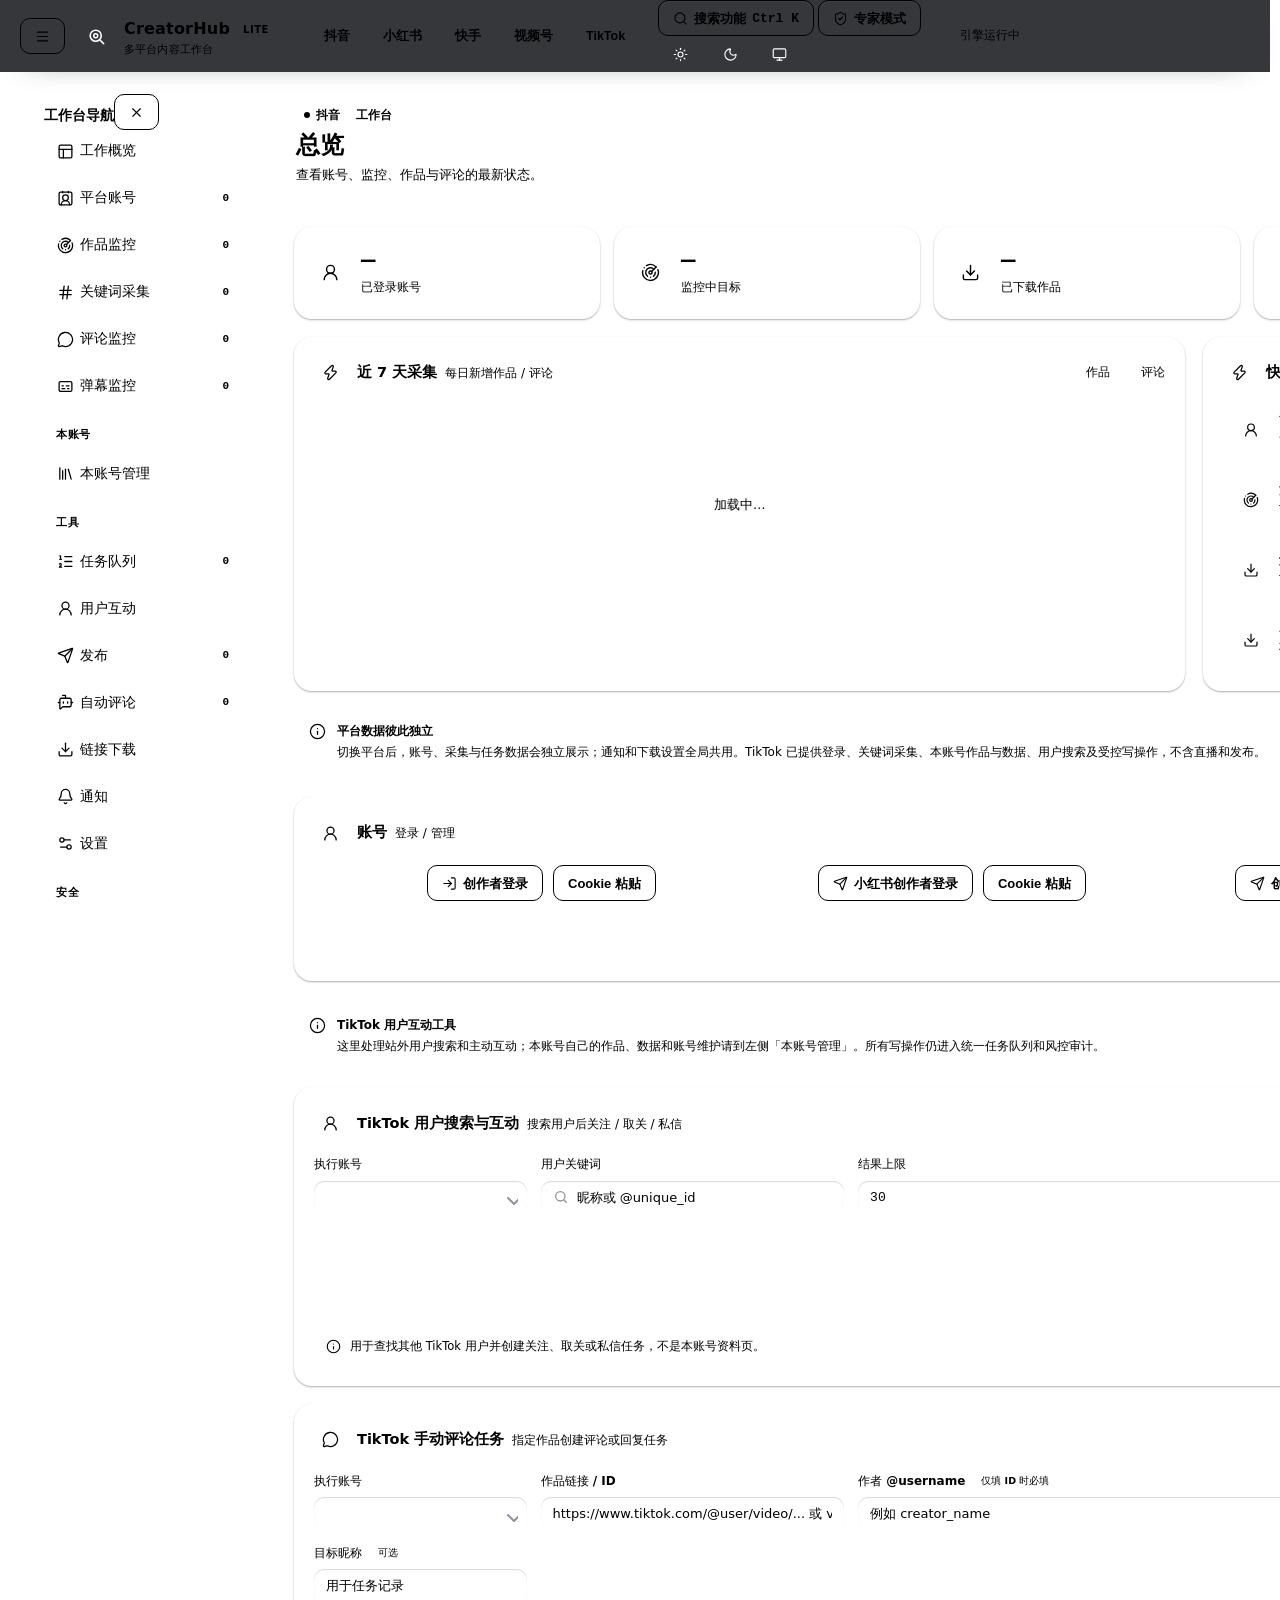
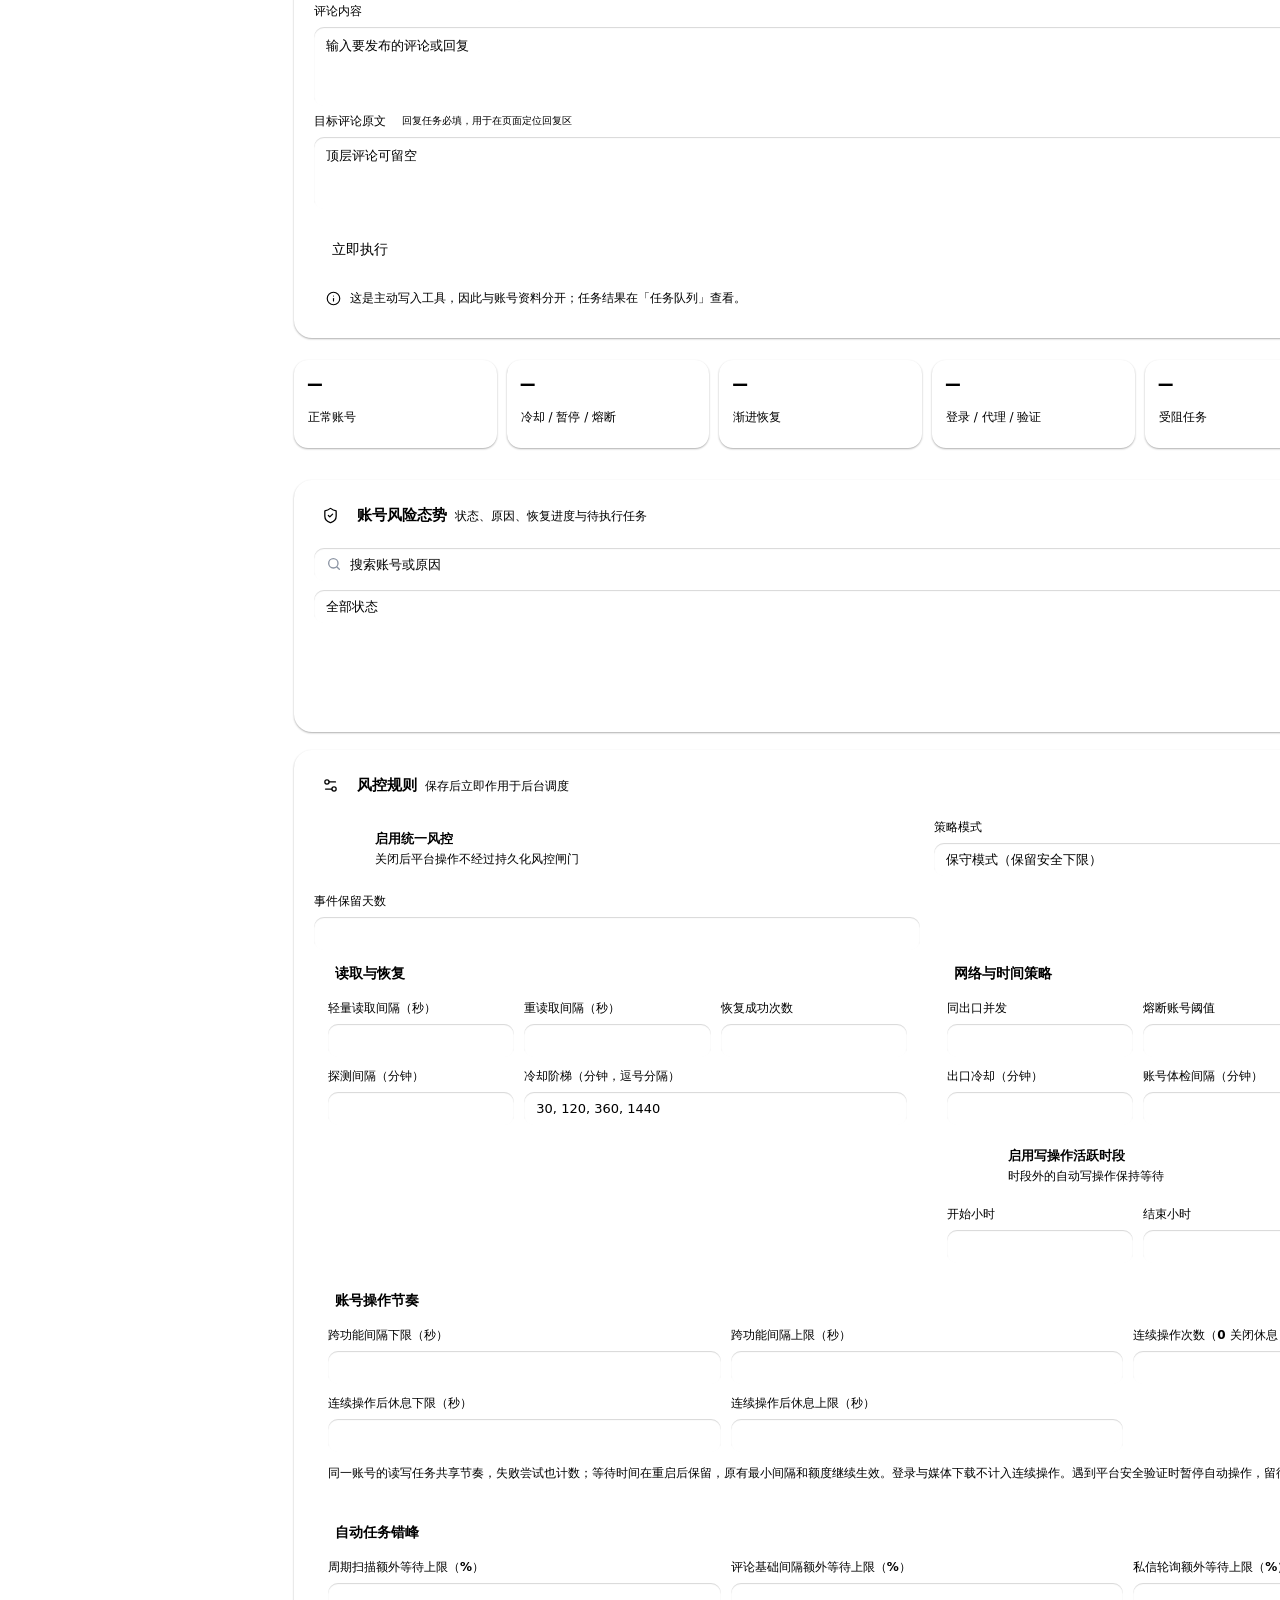
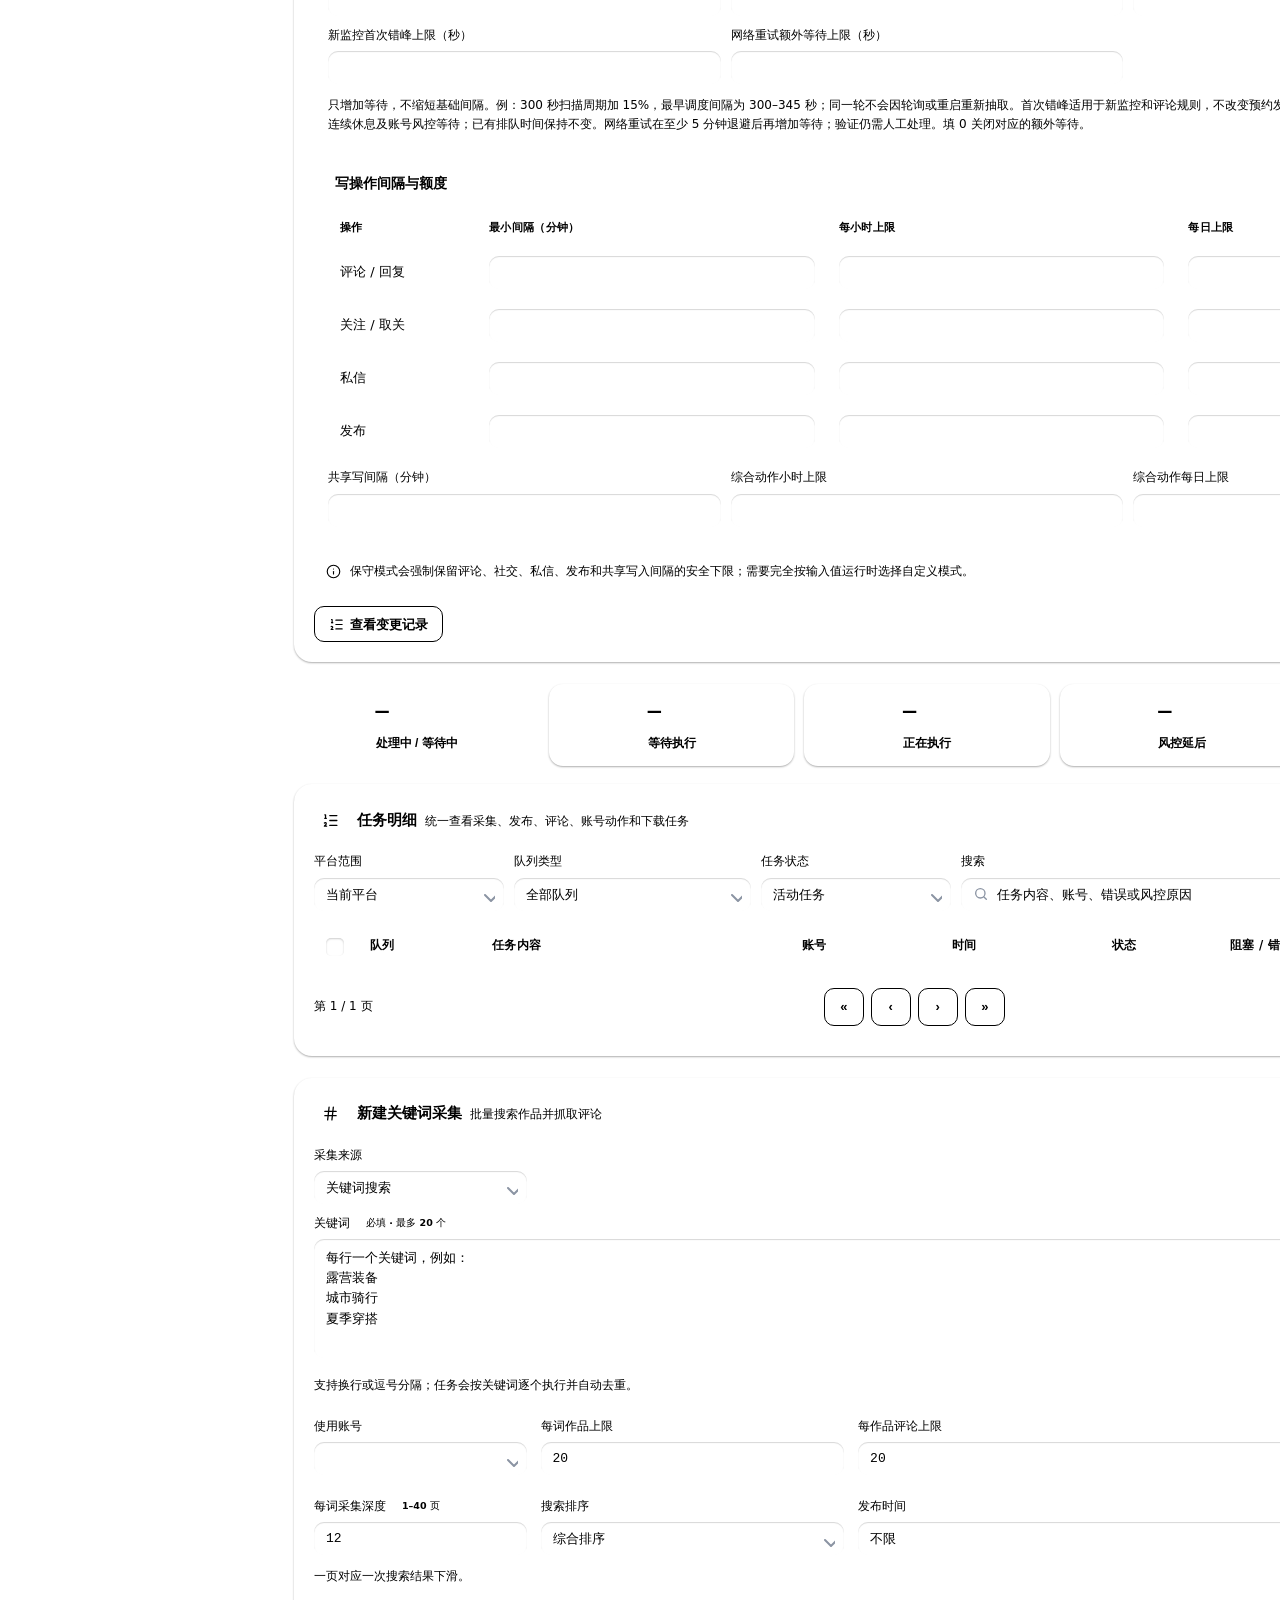
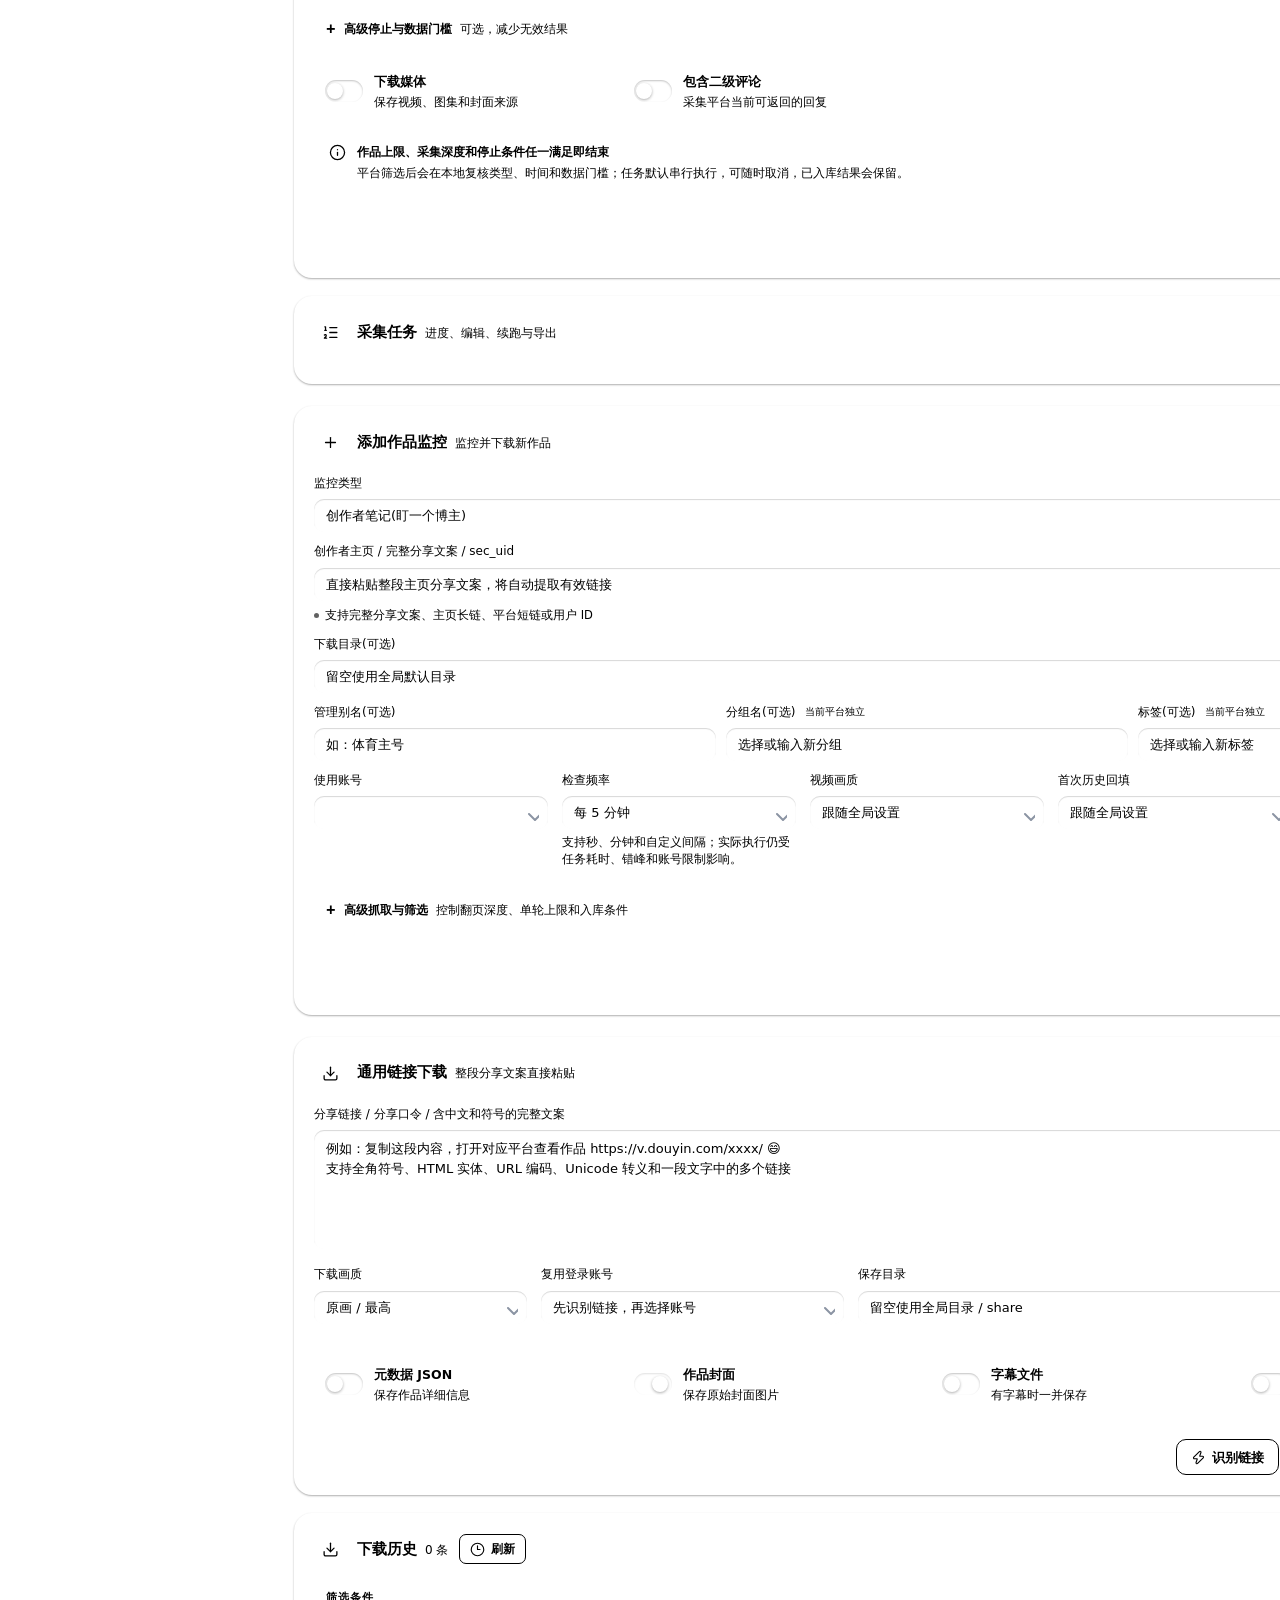
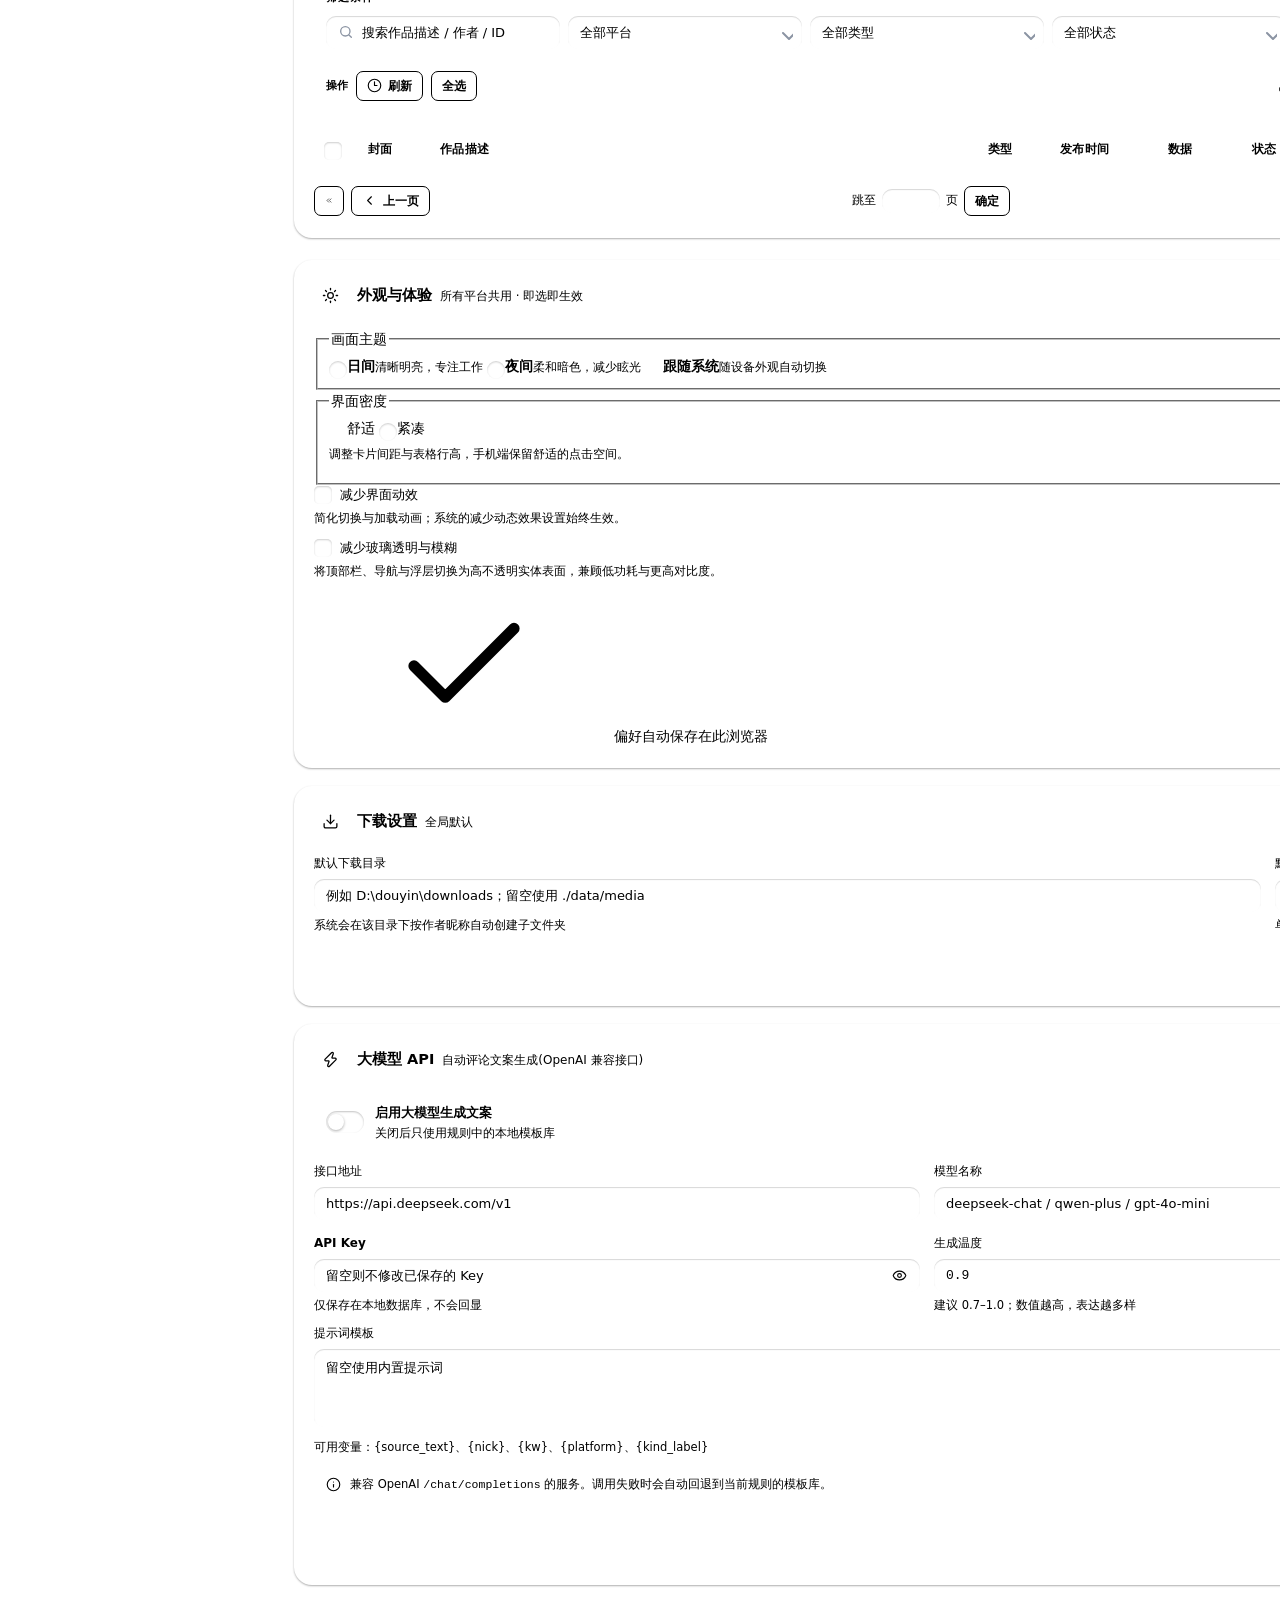
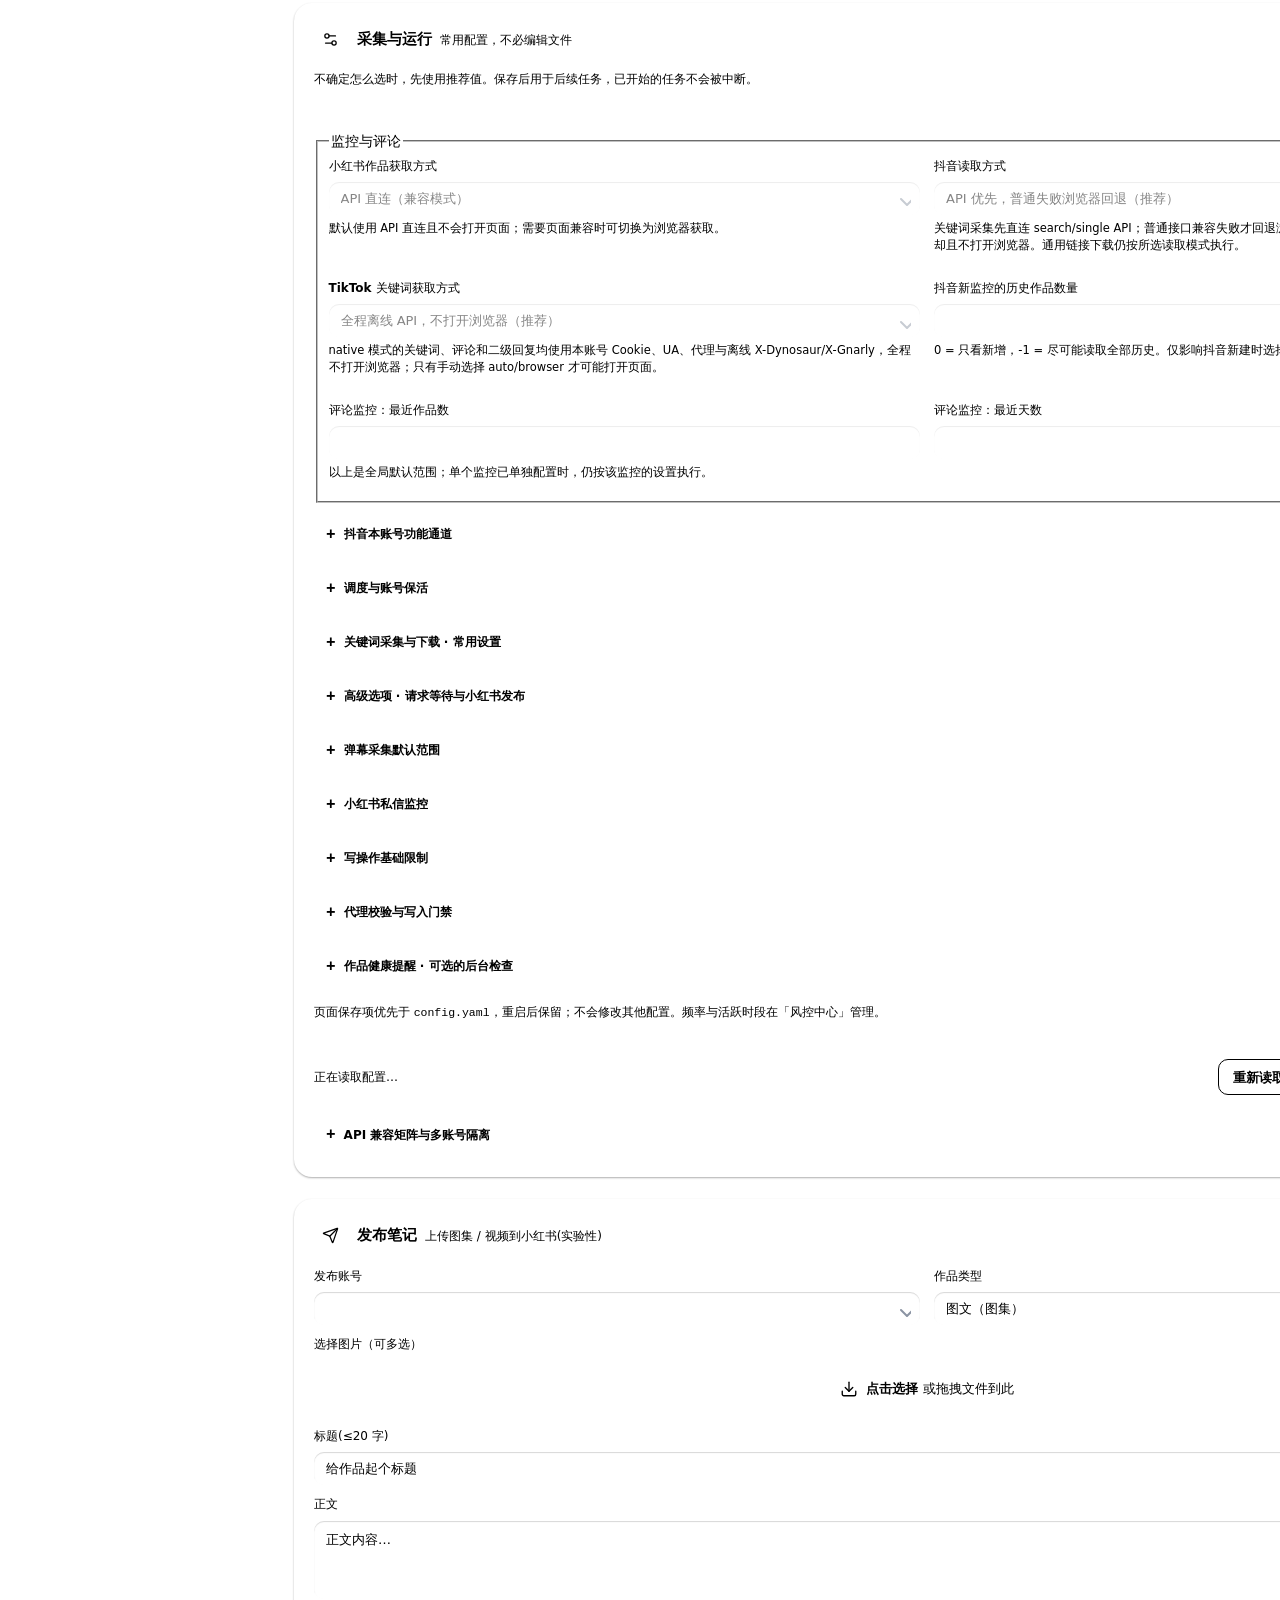
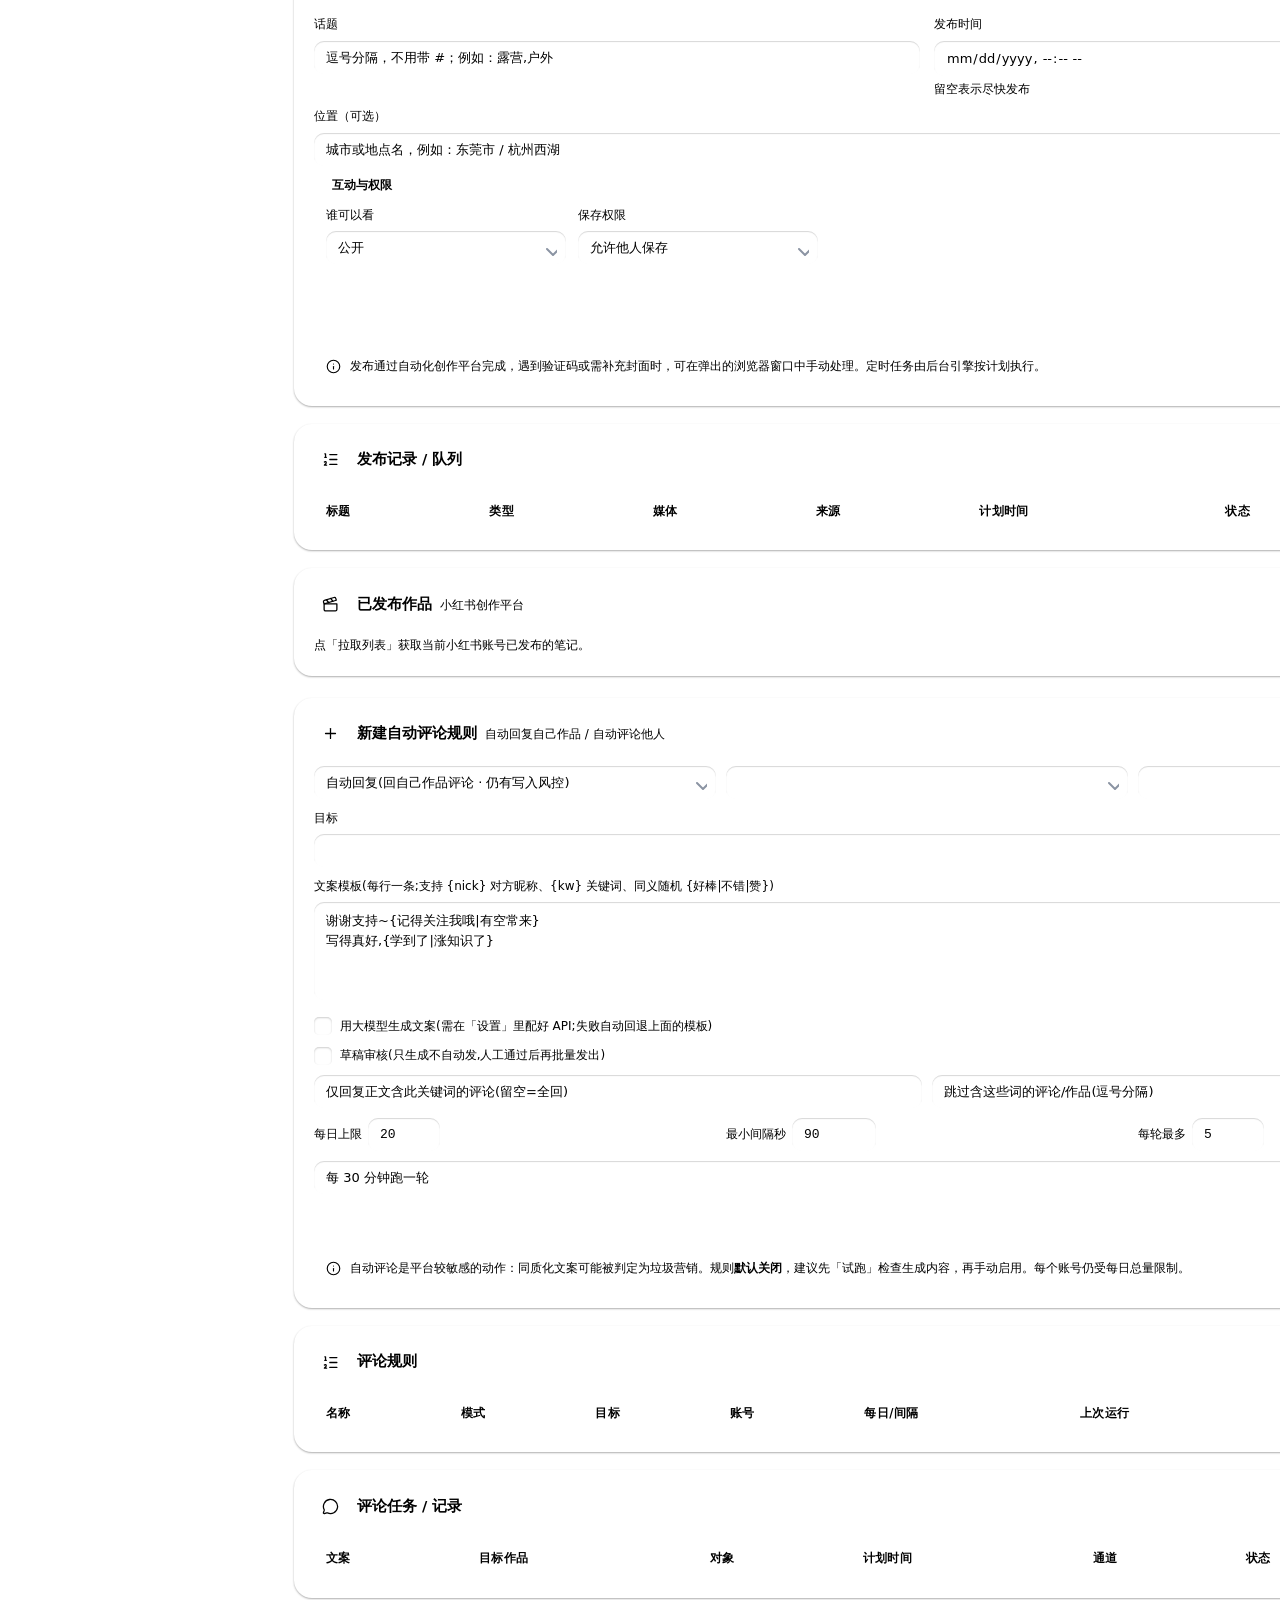
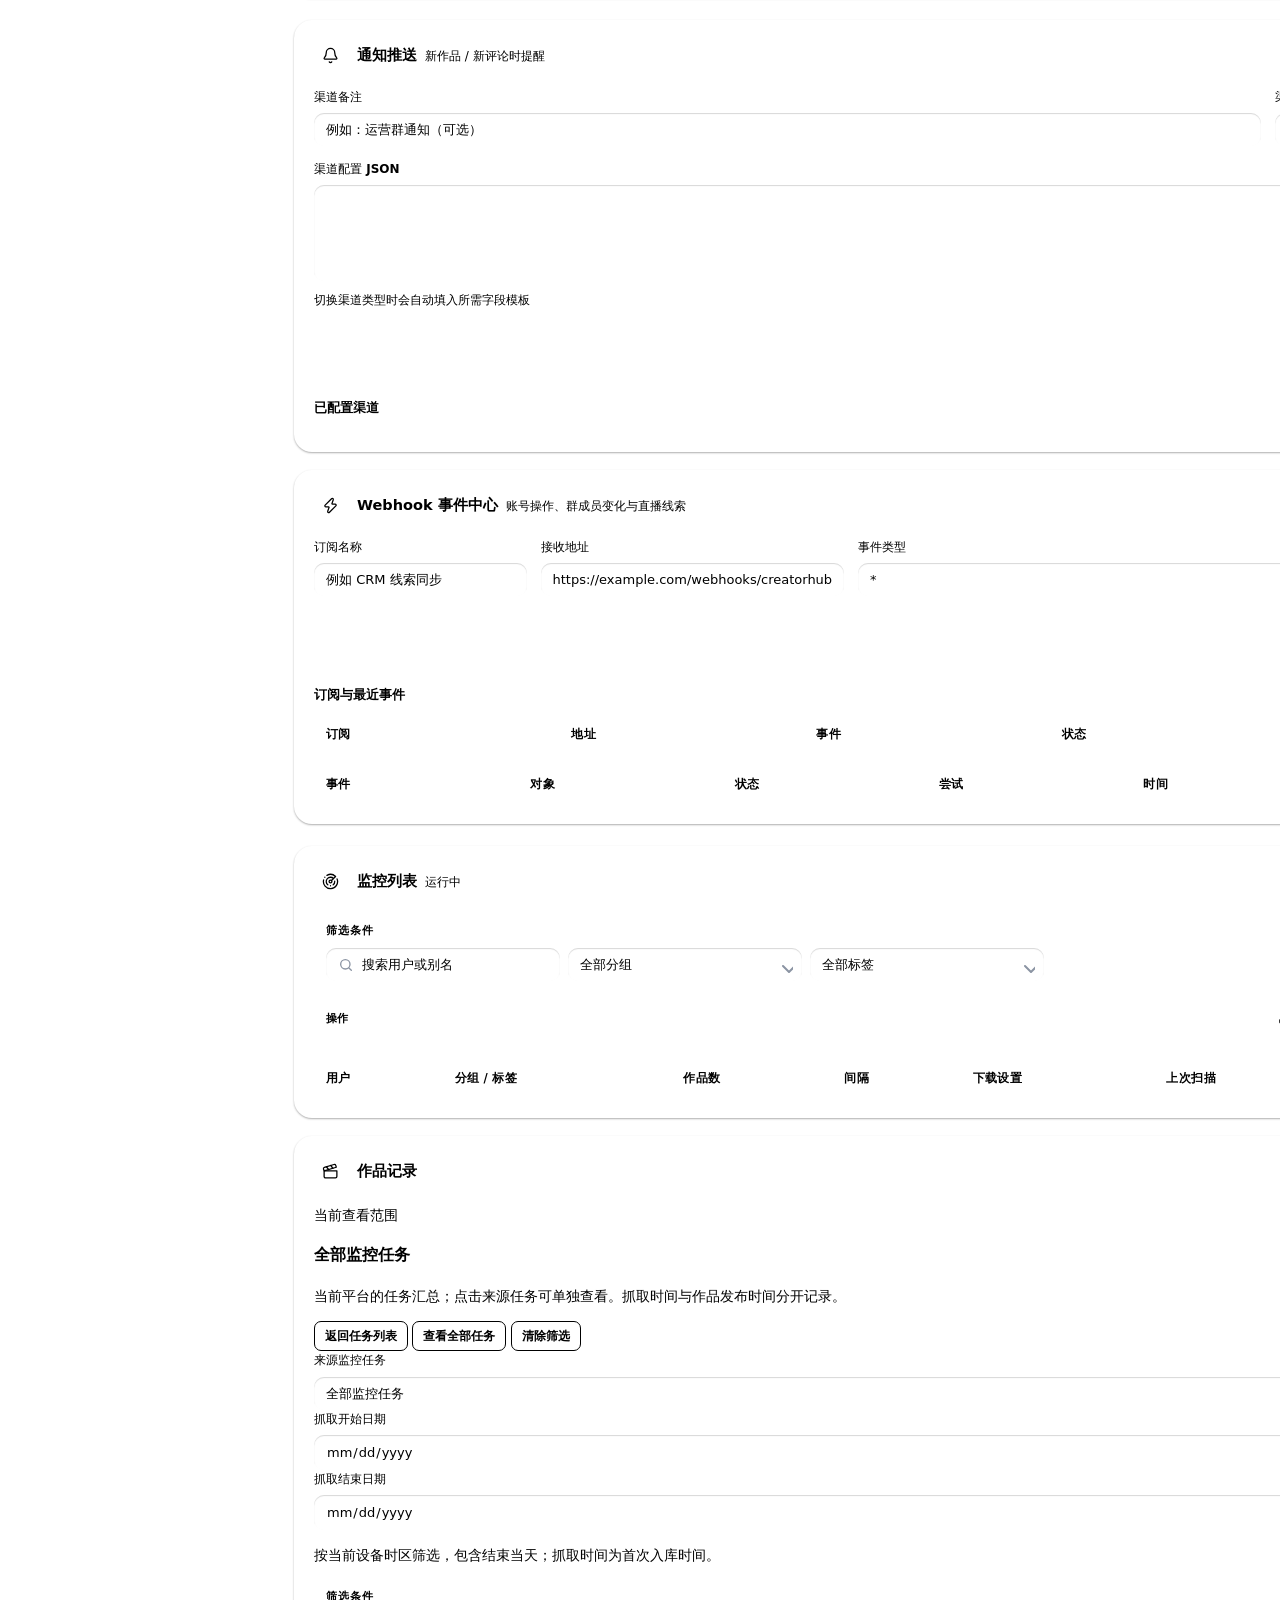
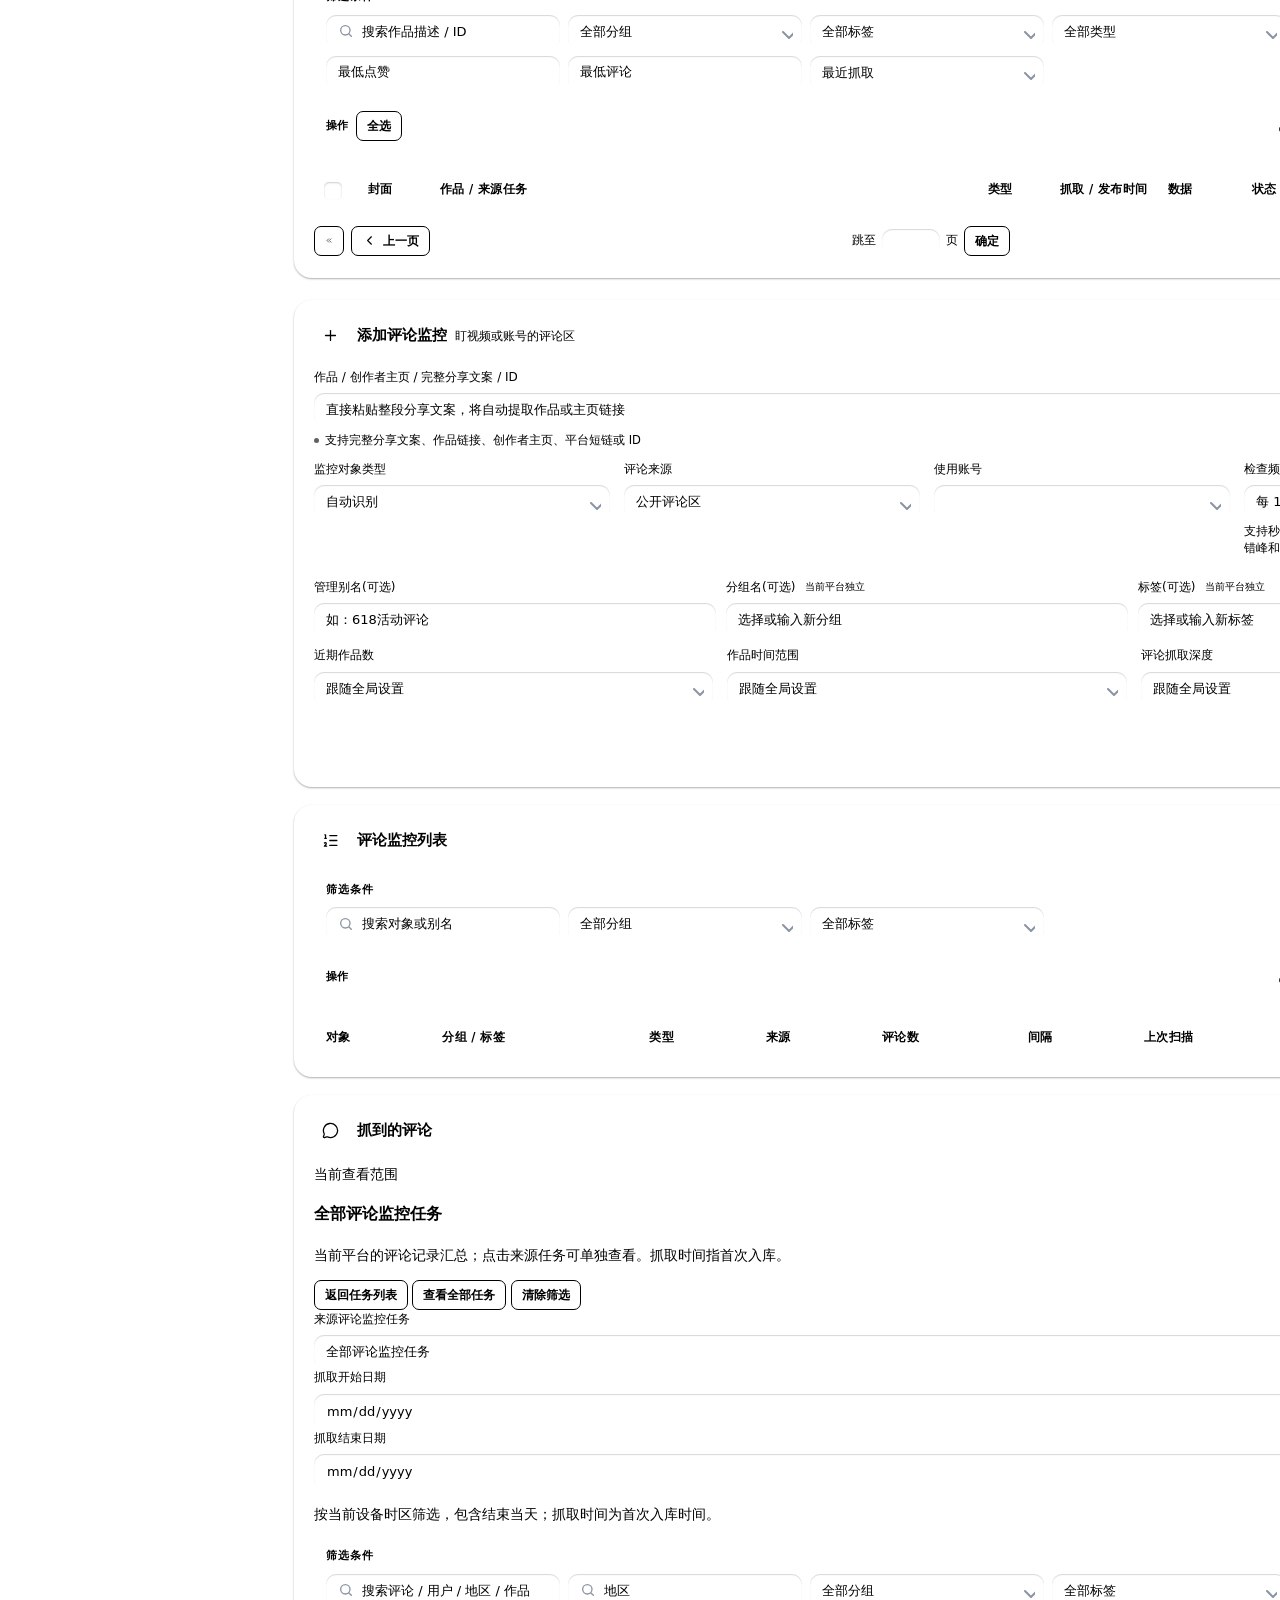
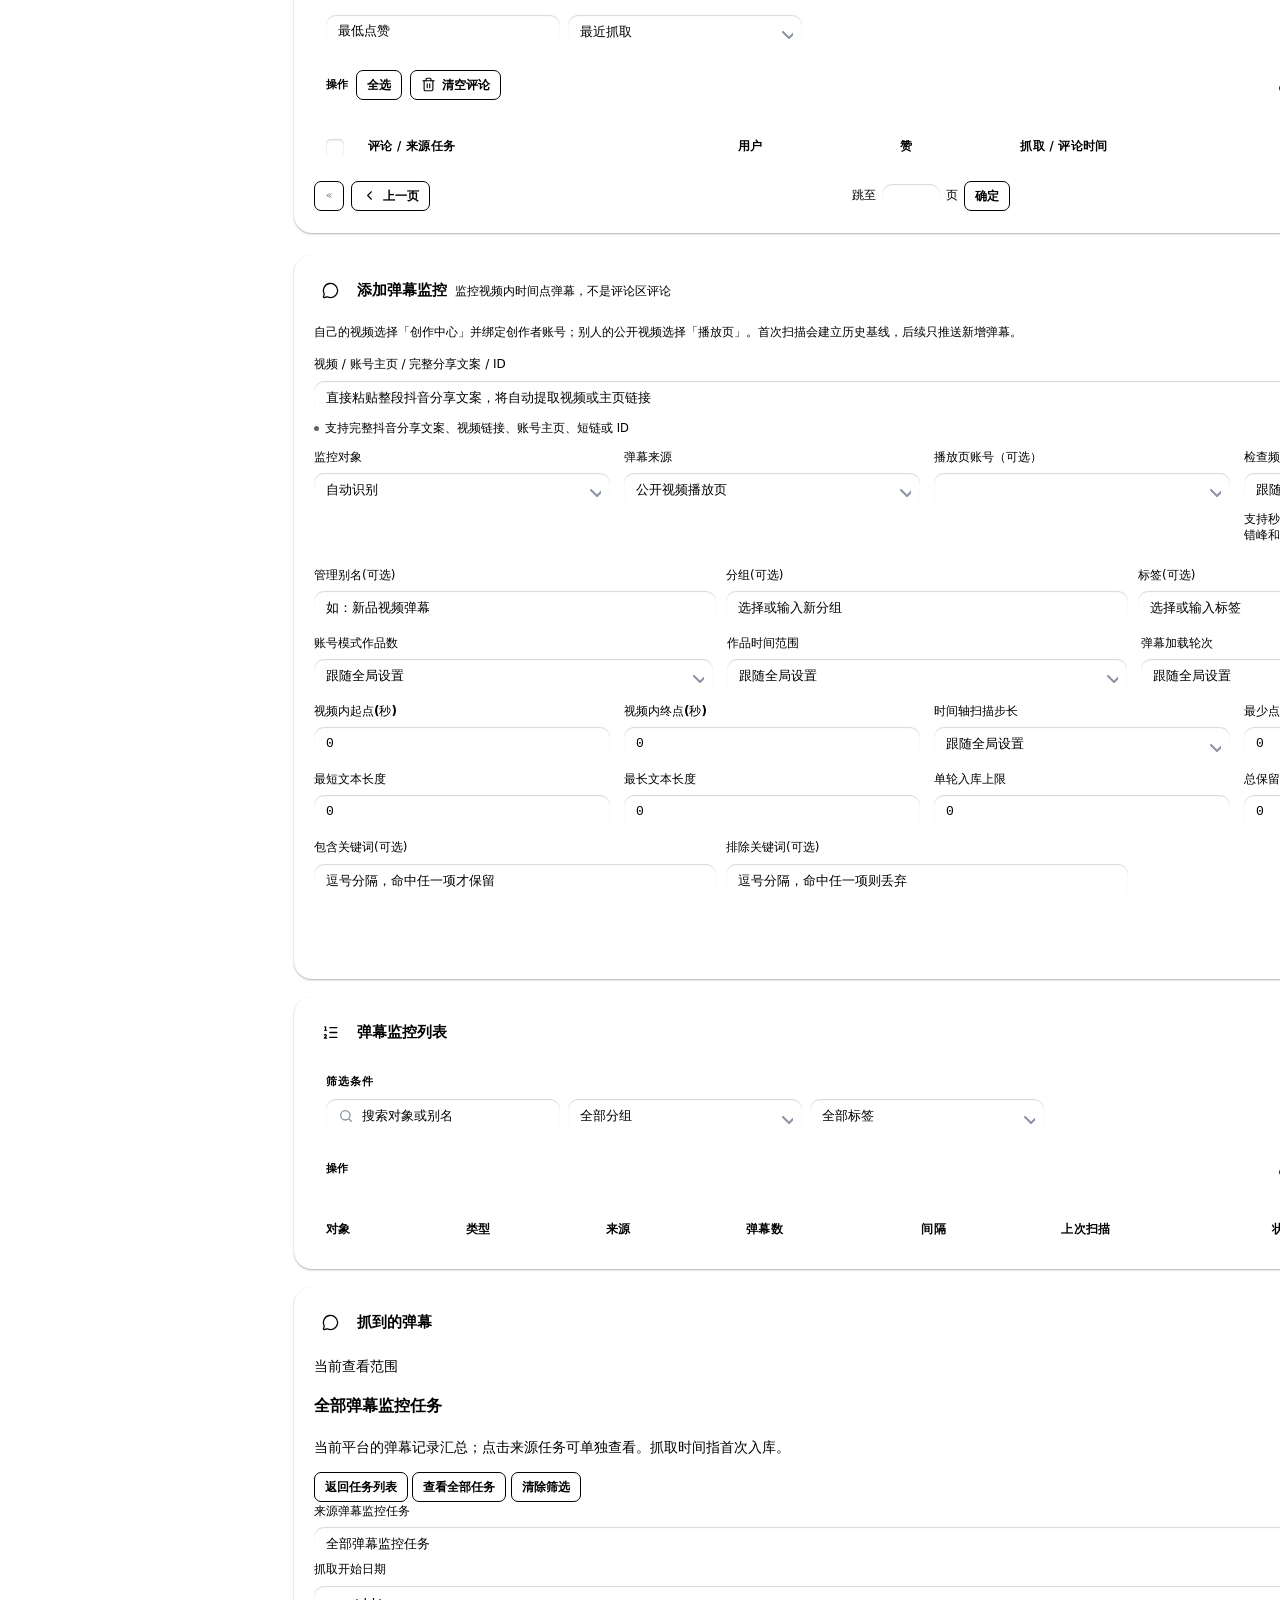
==== commit 968e320a: "feat: 员工层三件套——健康分 / 一句话任务 / 专家模式折叠 健康分 (app/health_score.py): - 0-100 四维度扣分制: 登录25/活跃30/数据25/风险20, 每" ====
--- a/app/web/index.html
+++ b/app/web/index.html
@@ -1844,6 +1844,7 @@
   </div>
   <div class="header-actions">
     <button class="ghost command-trigger" id="command-trigger" type="button" aria-label="搜索功能" aria-haspopup="dialog" aria-controls="command-dialog" aria-keyshortcuts="Control+k Meta+k" title="搜索功能（Ctrl / ⌘ K）"><svg aria-hidden="true"><use href="#i-logo"/></svg><span>搜索功能</span><kbd>Ctrl K</kbd></button>
+    <button class="ghost" id="expert-toggle" type="button" aria-pressed="false" title="显示/隐藏 代理池、浏览器内核 等高级配置" onclick="toggleExpertMode()"><svg aria-hidden="true"><use href="#i-shield"/></svg><span>专家模式</span></button>
     <div class="theme-switch" role="group" aria-label="画面主题">
       <button type="button" data-theme-choice="light" aria-label="日间主题" aria-pressed="false" title="日间主题"><svg aria-hidden="true"><use href="#i-sun"/></svg></button>
       <button type="button" data-theme-choice="dark" aria-label="夜间主题" aria-pressed="false" title="夜间主题"><svg aria-hidden="true"><use href="#i-moon"/></svg></button>
@@ -1989,7 +1990,7 @@
     </div>
 
     <!-- 指纹 Chromium 多版本内核 -->
-    <div class="card" data-section="runtime">
+    <div class="card" data-section="runtime" data-expert hidden>
       <div class="card-head">
         <span class="card-ic"><svg><use href="#i-film"/></svg></span>
         <h2>浏览器内核 <span class="sub">多版本管理 · 账号固定绑定</span></h2>
@@ -2008,7 +2009,7 @@
     </div>
 
     <!-- 代理池(提前配置好,账号从池里关联) -->
-    <div class="card" data-section="proxies">
+    <div class="card" data-section="proxies" data-expert hidden>
       <div class="card-head">
         <span class="card-ic"><svg><use href="#i-shield"/></svg></span>
         <h2>代理池 <span class="sub">提前配置 · 账号关联使用</span></h2>
@@ -2888,7 +2889,7 @@
         <button type="submit" id="engine-settings-save" disabled><svg aria-hidden="true"><use href="#i-check"/></svg>保存采集设置</button>
       </div>
     </form>
-    <details class="collection-advanced transport-matrix" id="transport-matrix-panel" open>
+    <details class="collection-advanced transport-matrix" id="transport-matrix-panel">
       <summary>API 兼容矩阵与多账号隔离</summary>
       <div class="collection-advanced-body stack">
         <div class="row-between gap-wrap">
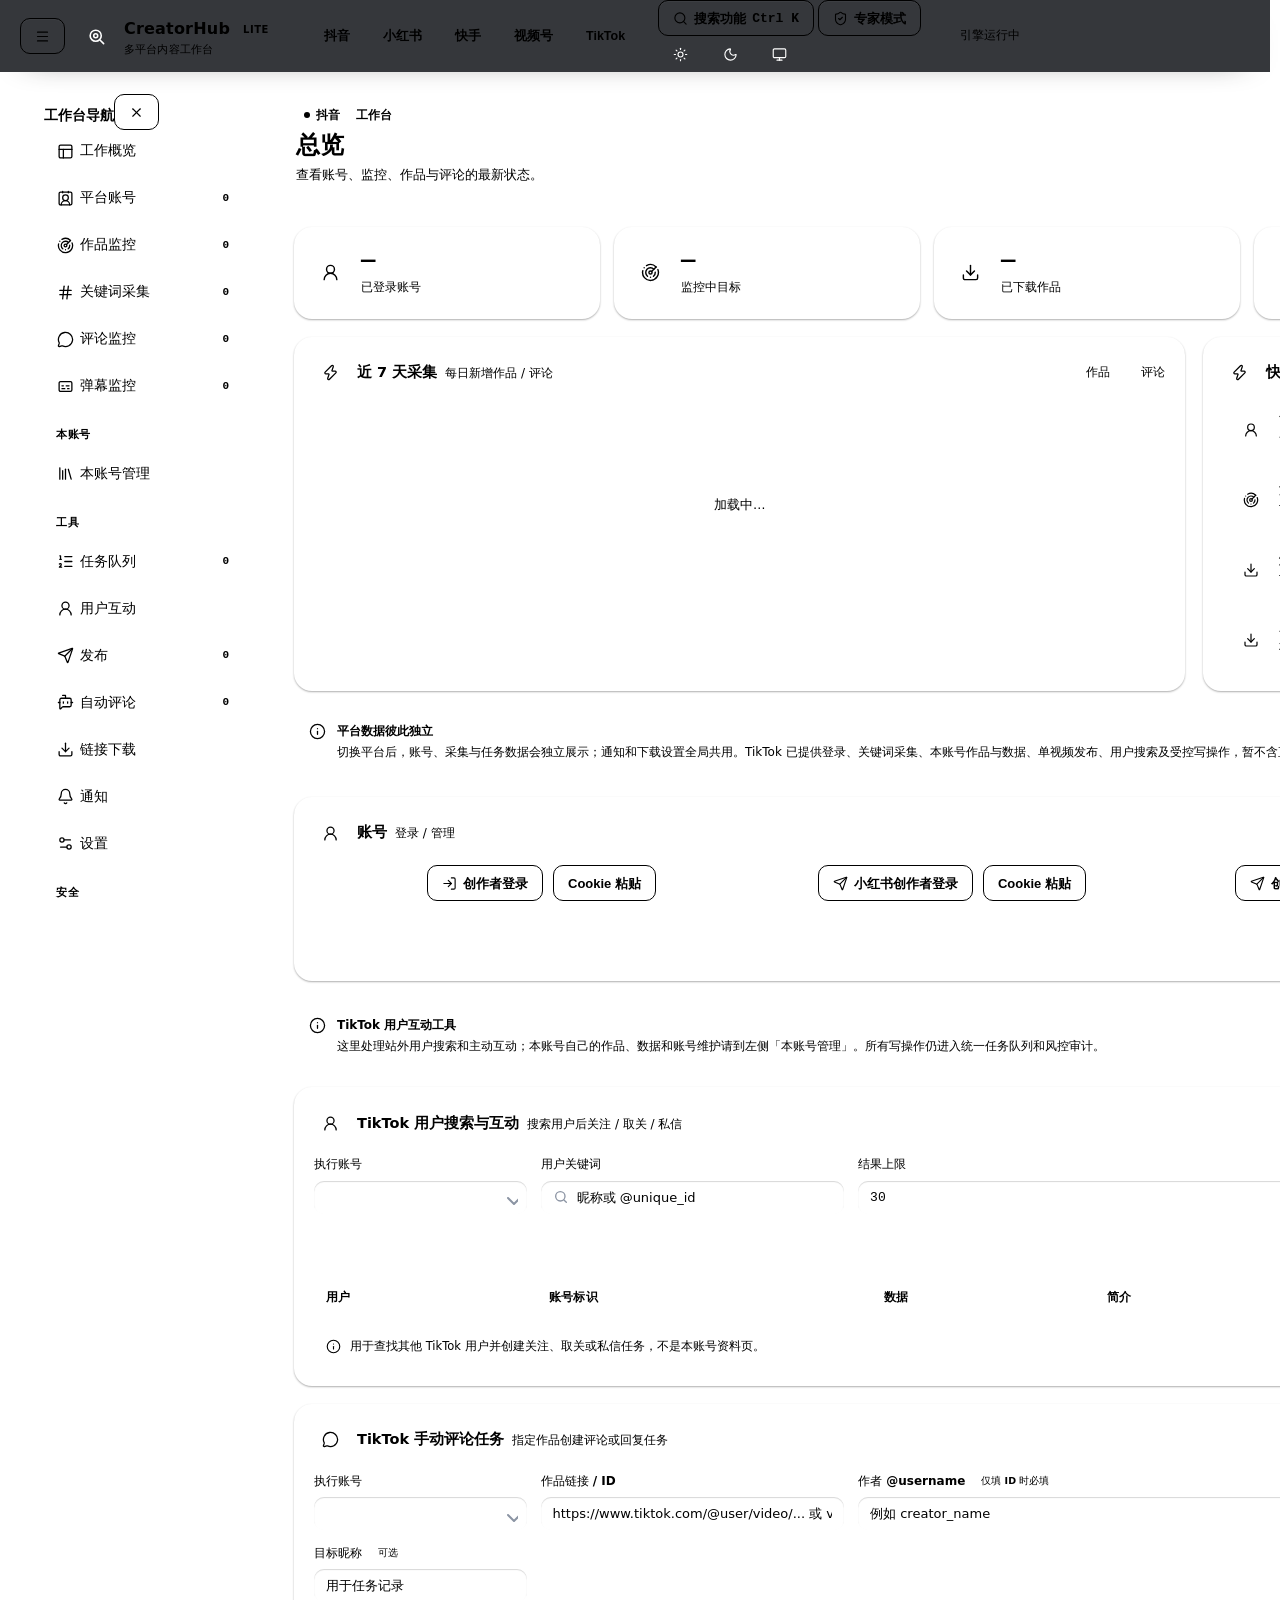
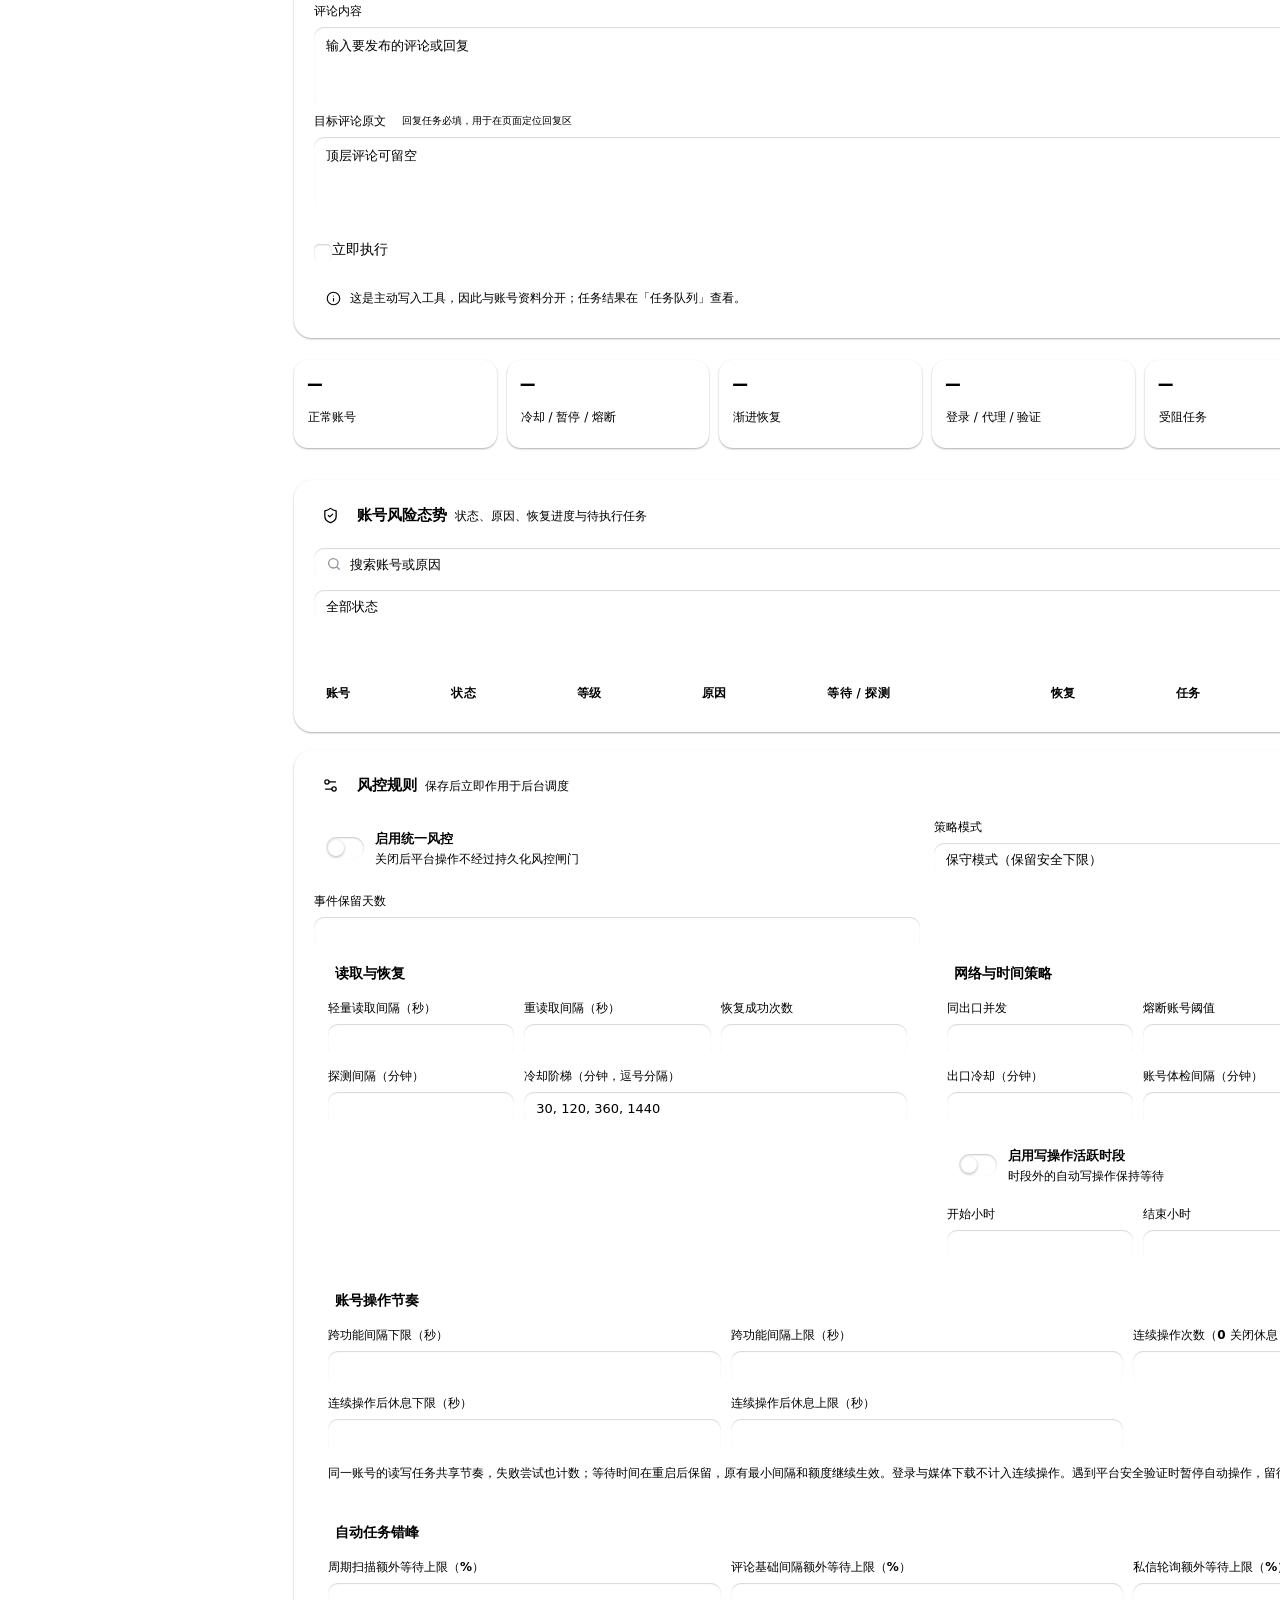
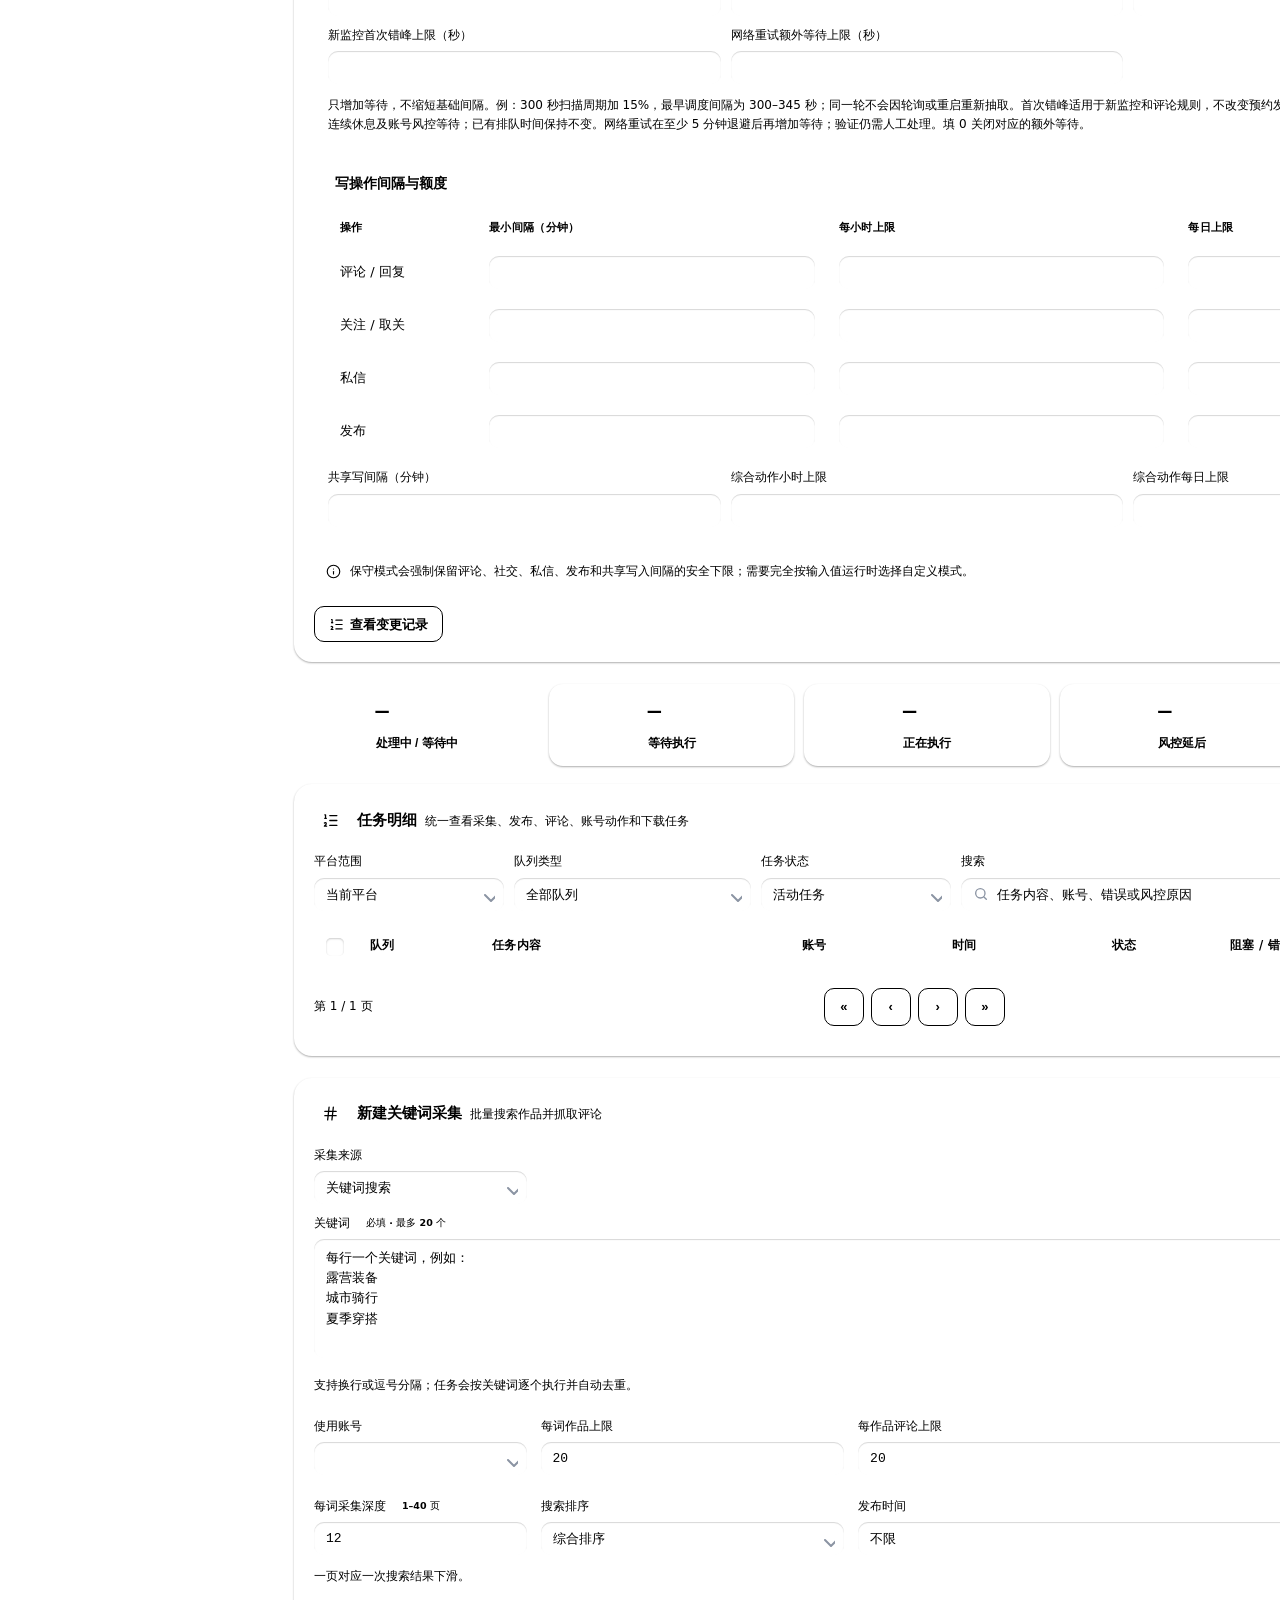
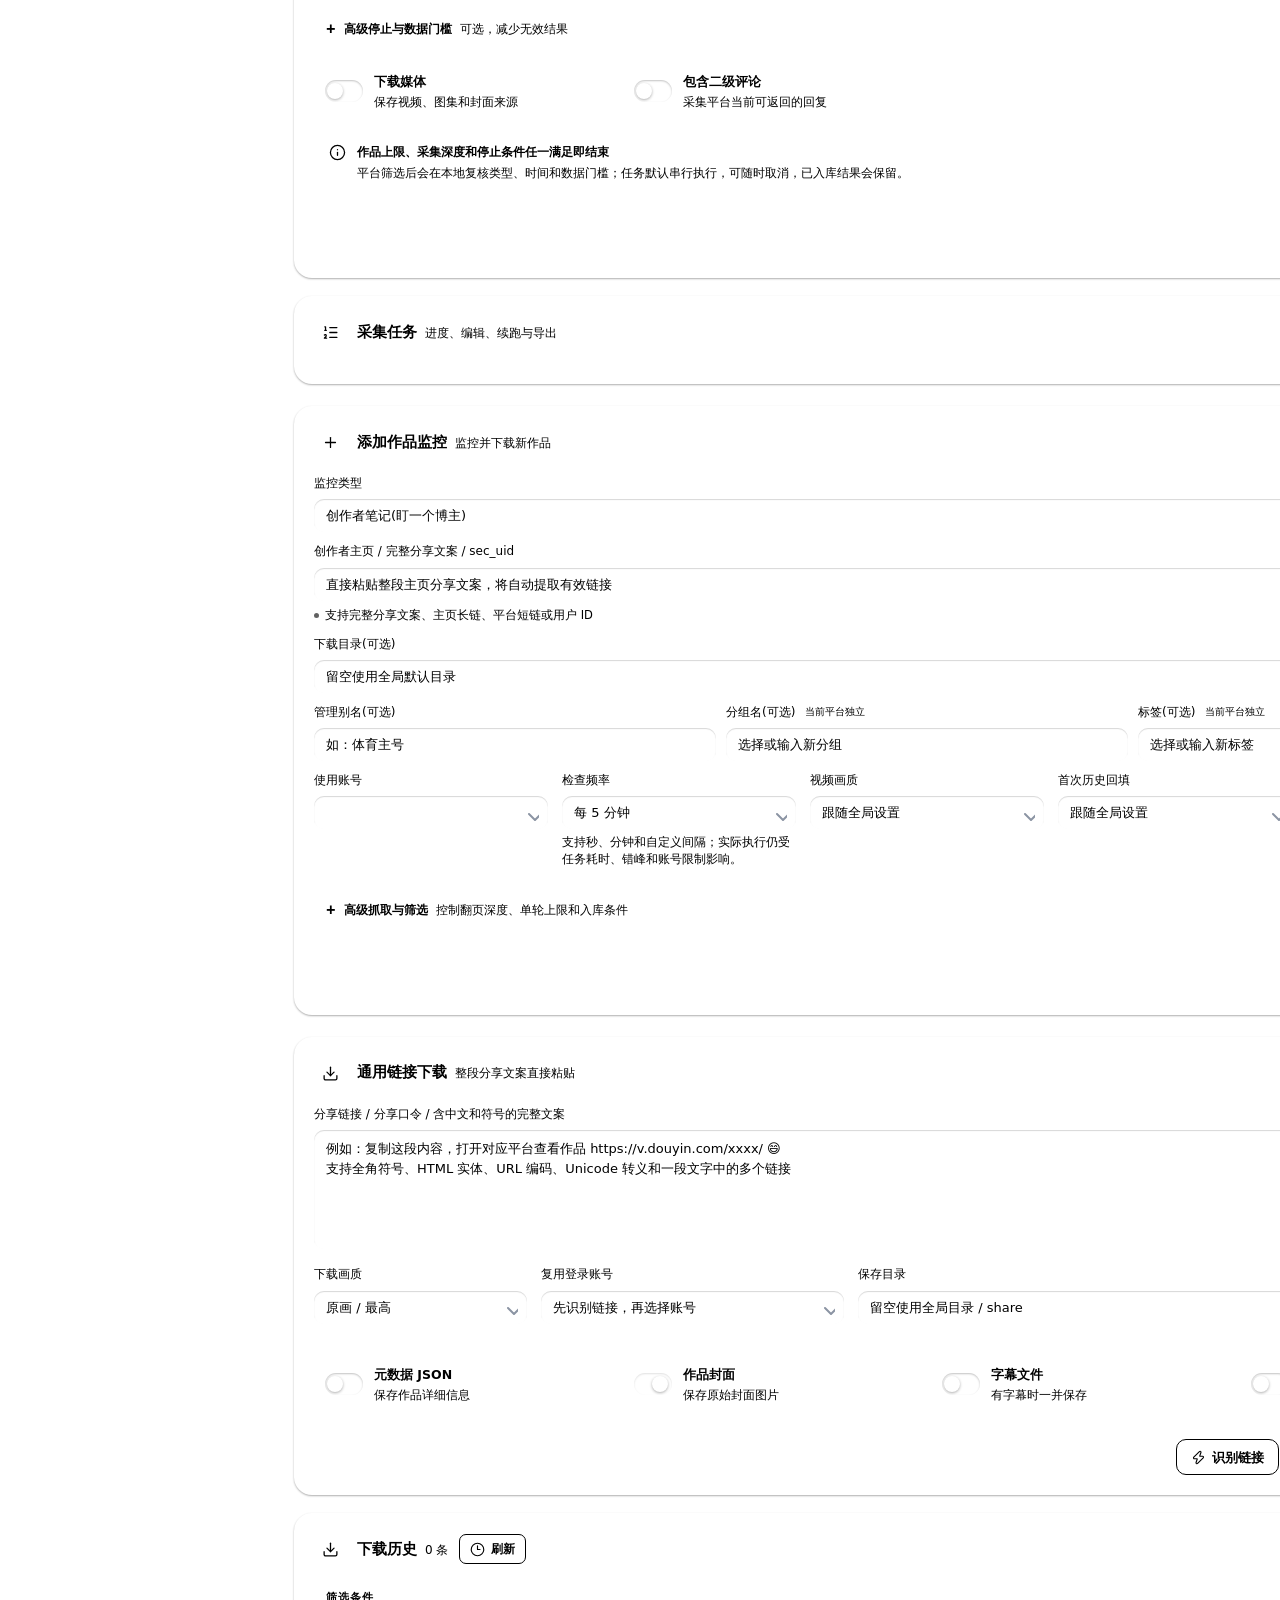
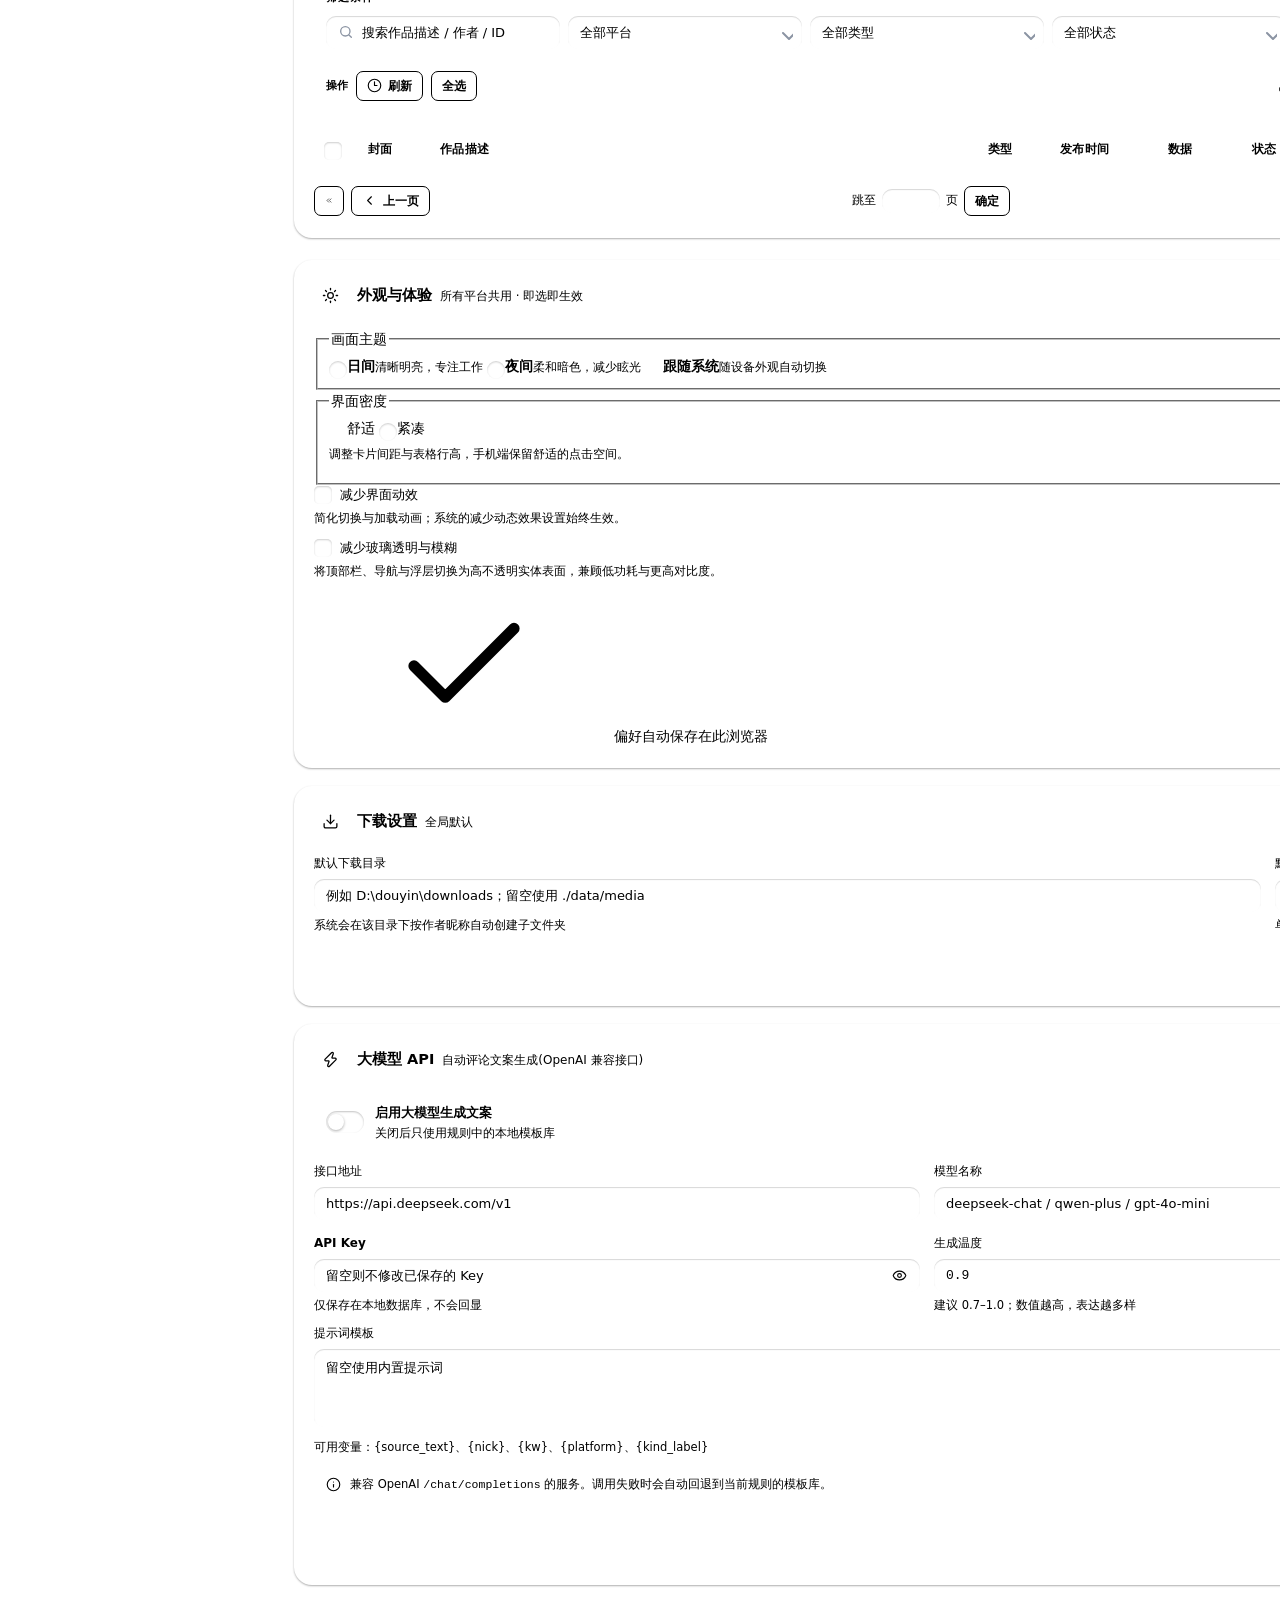
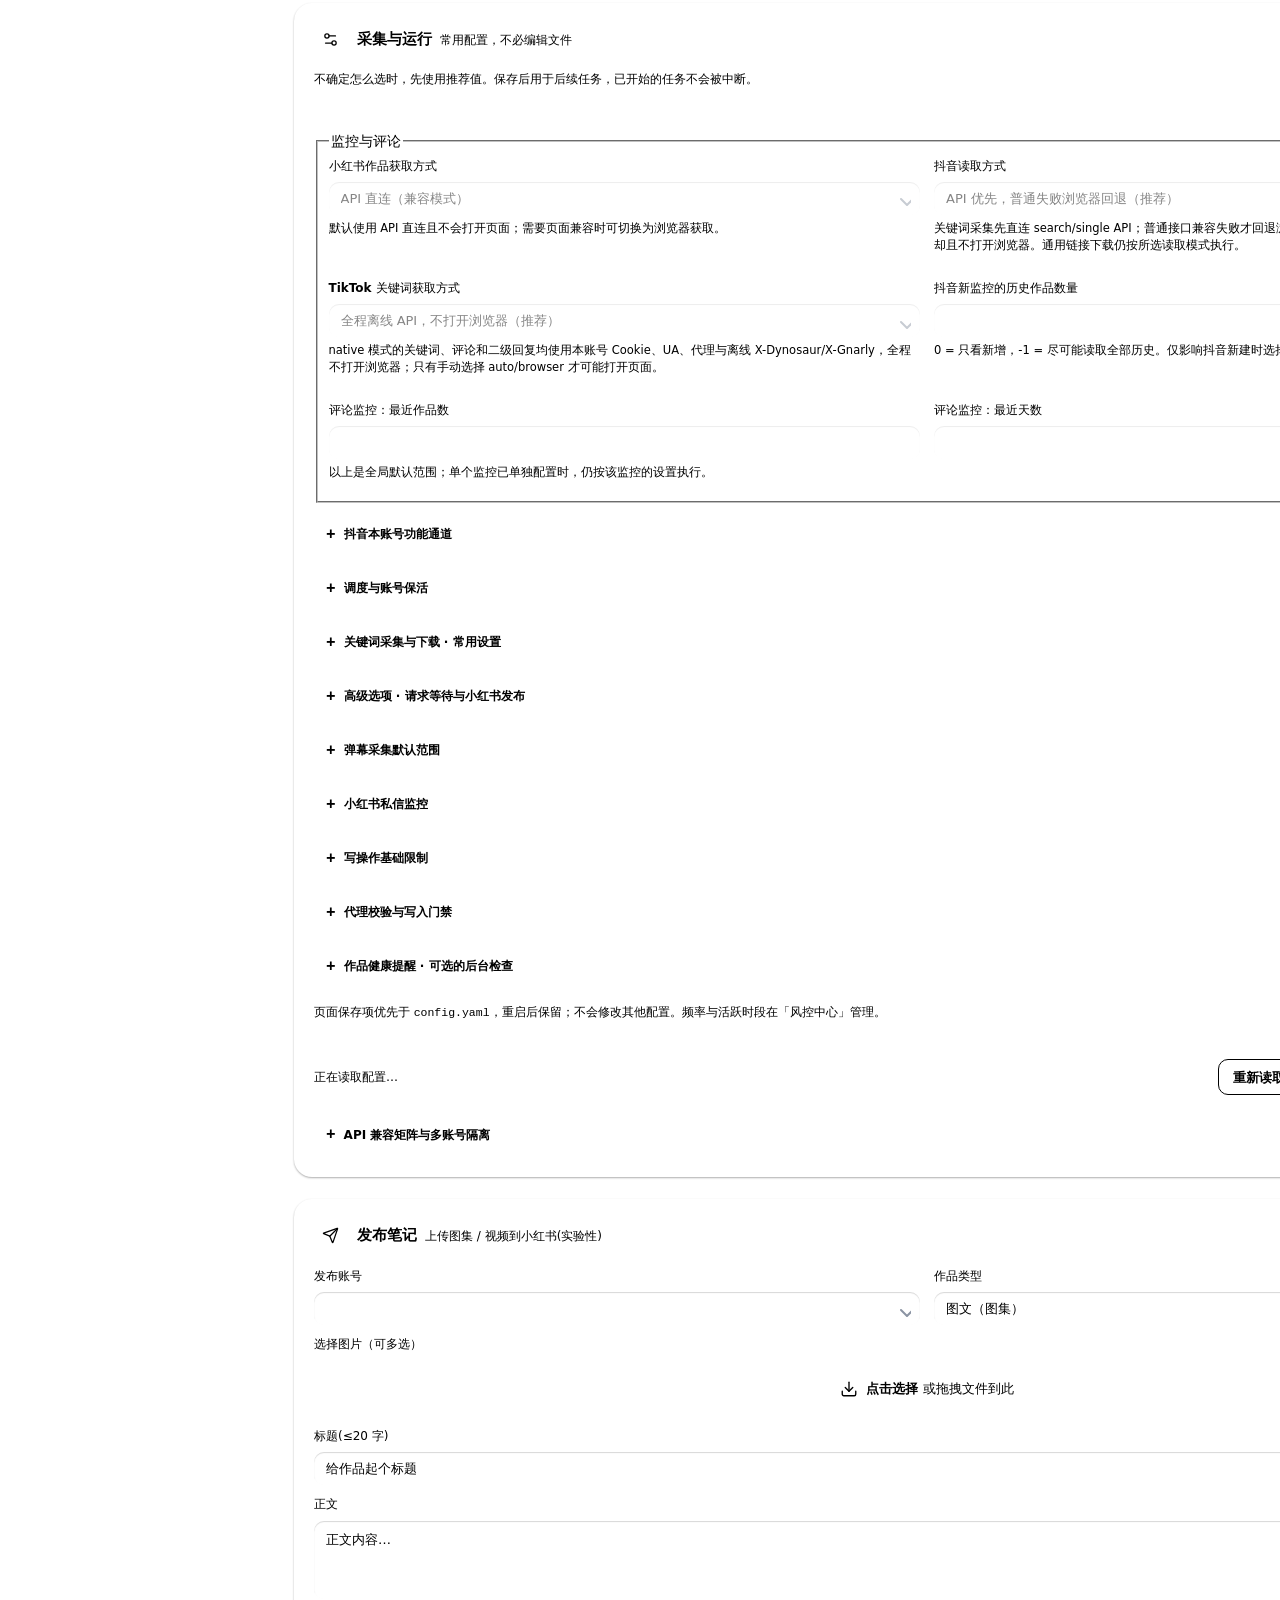
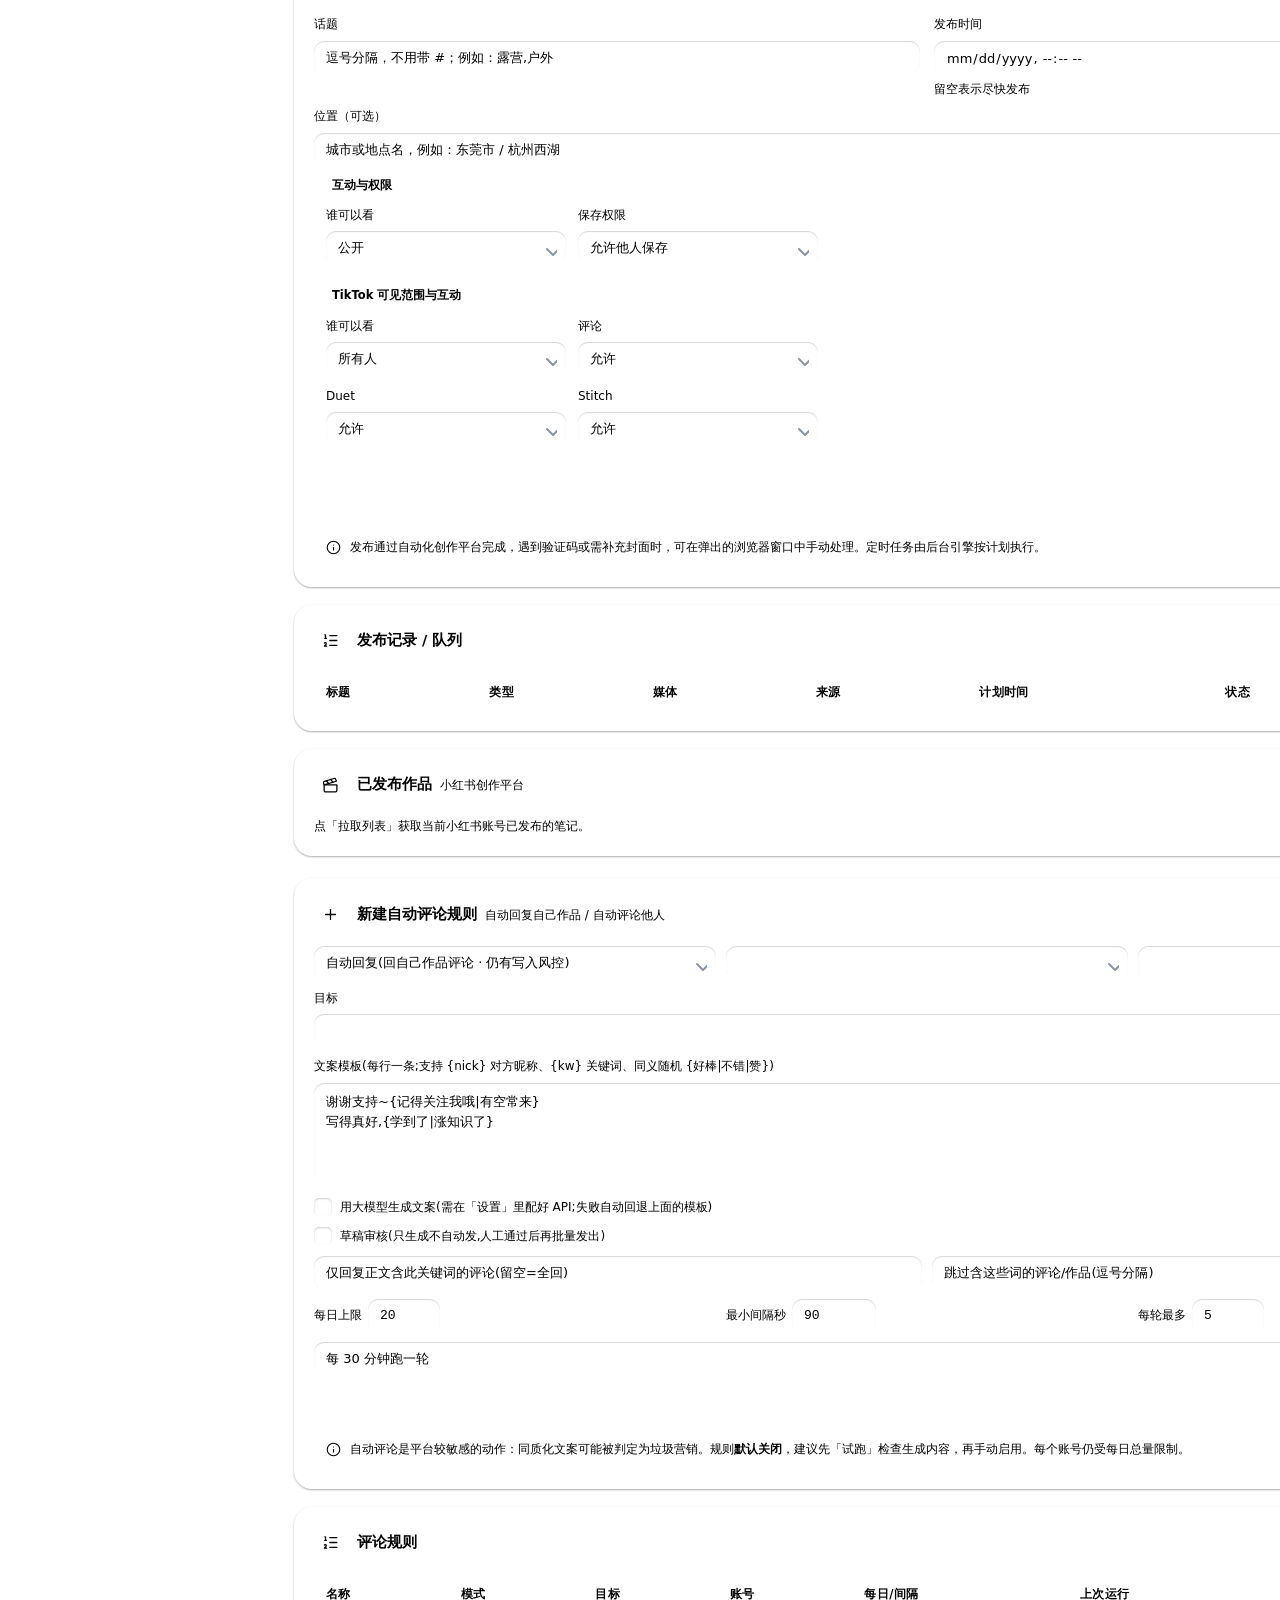
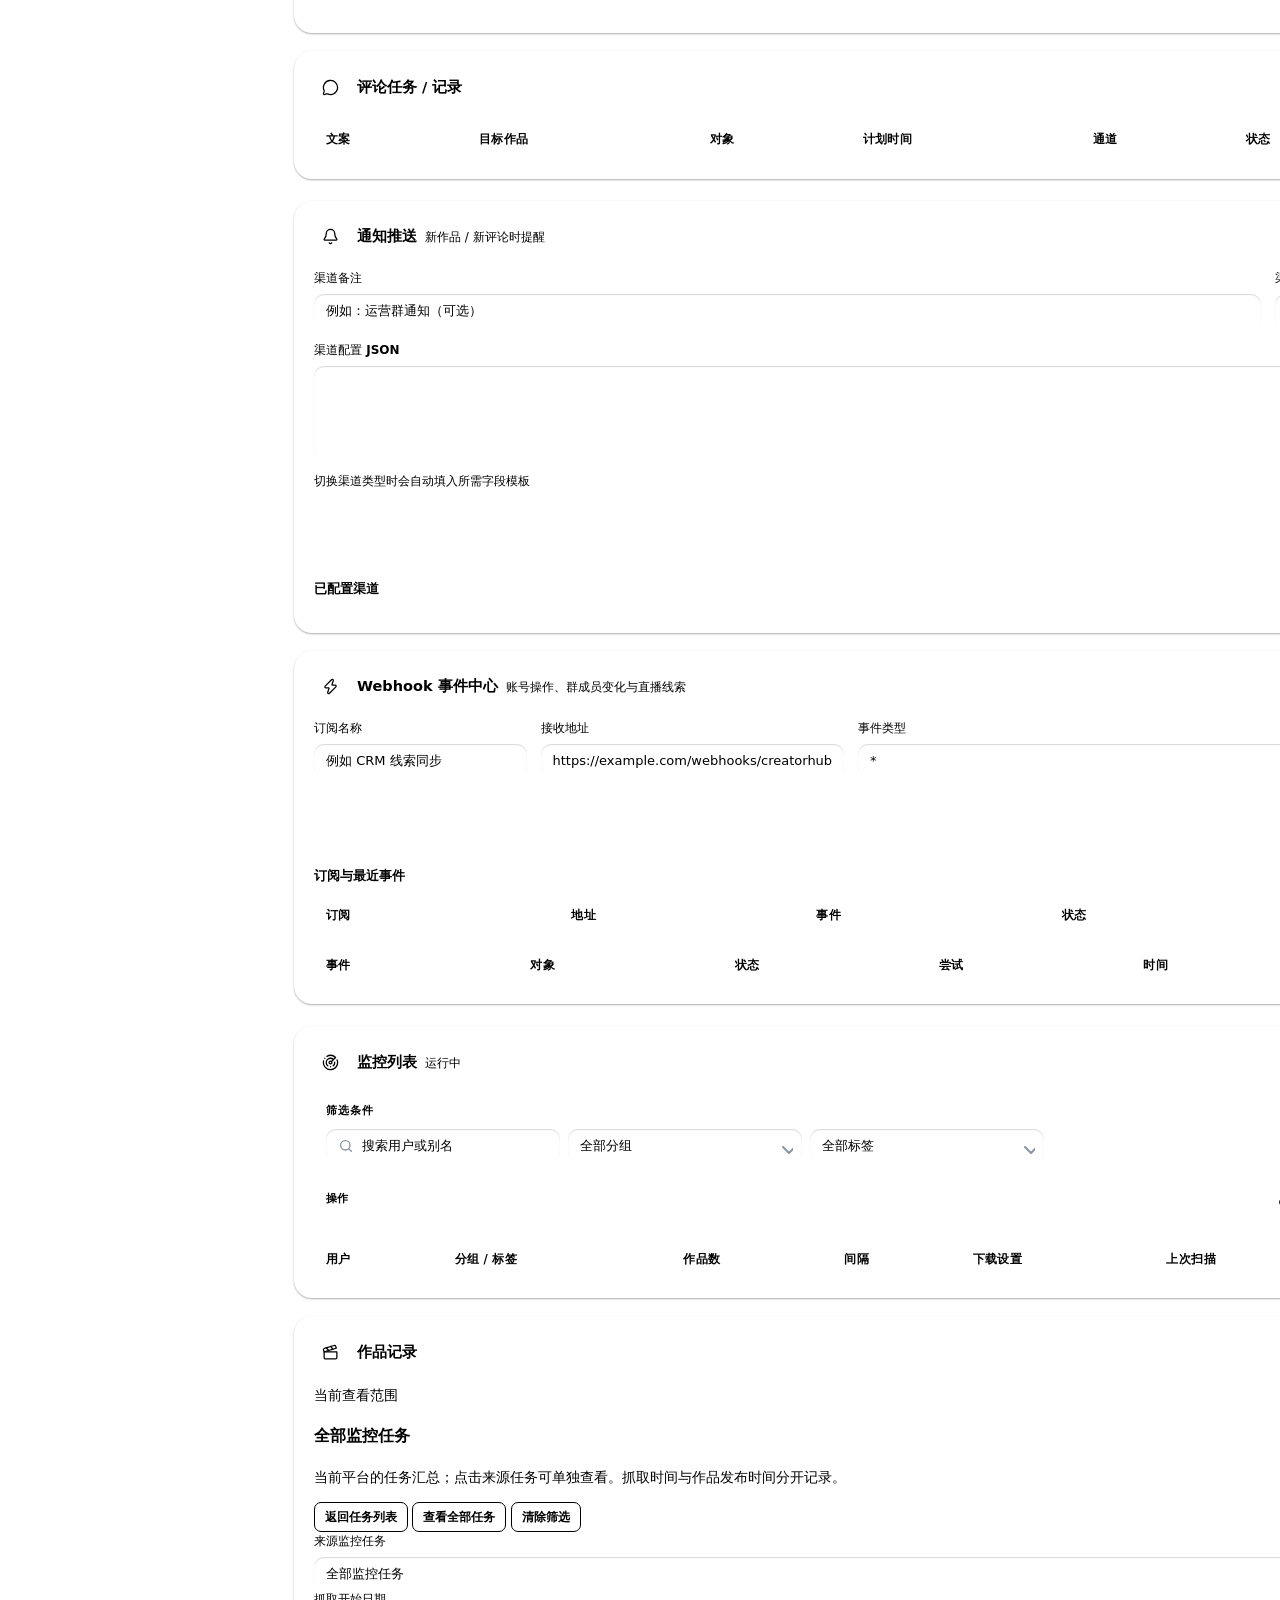
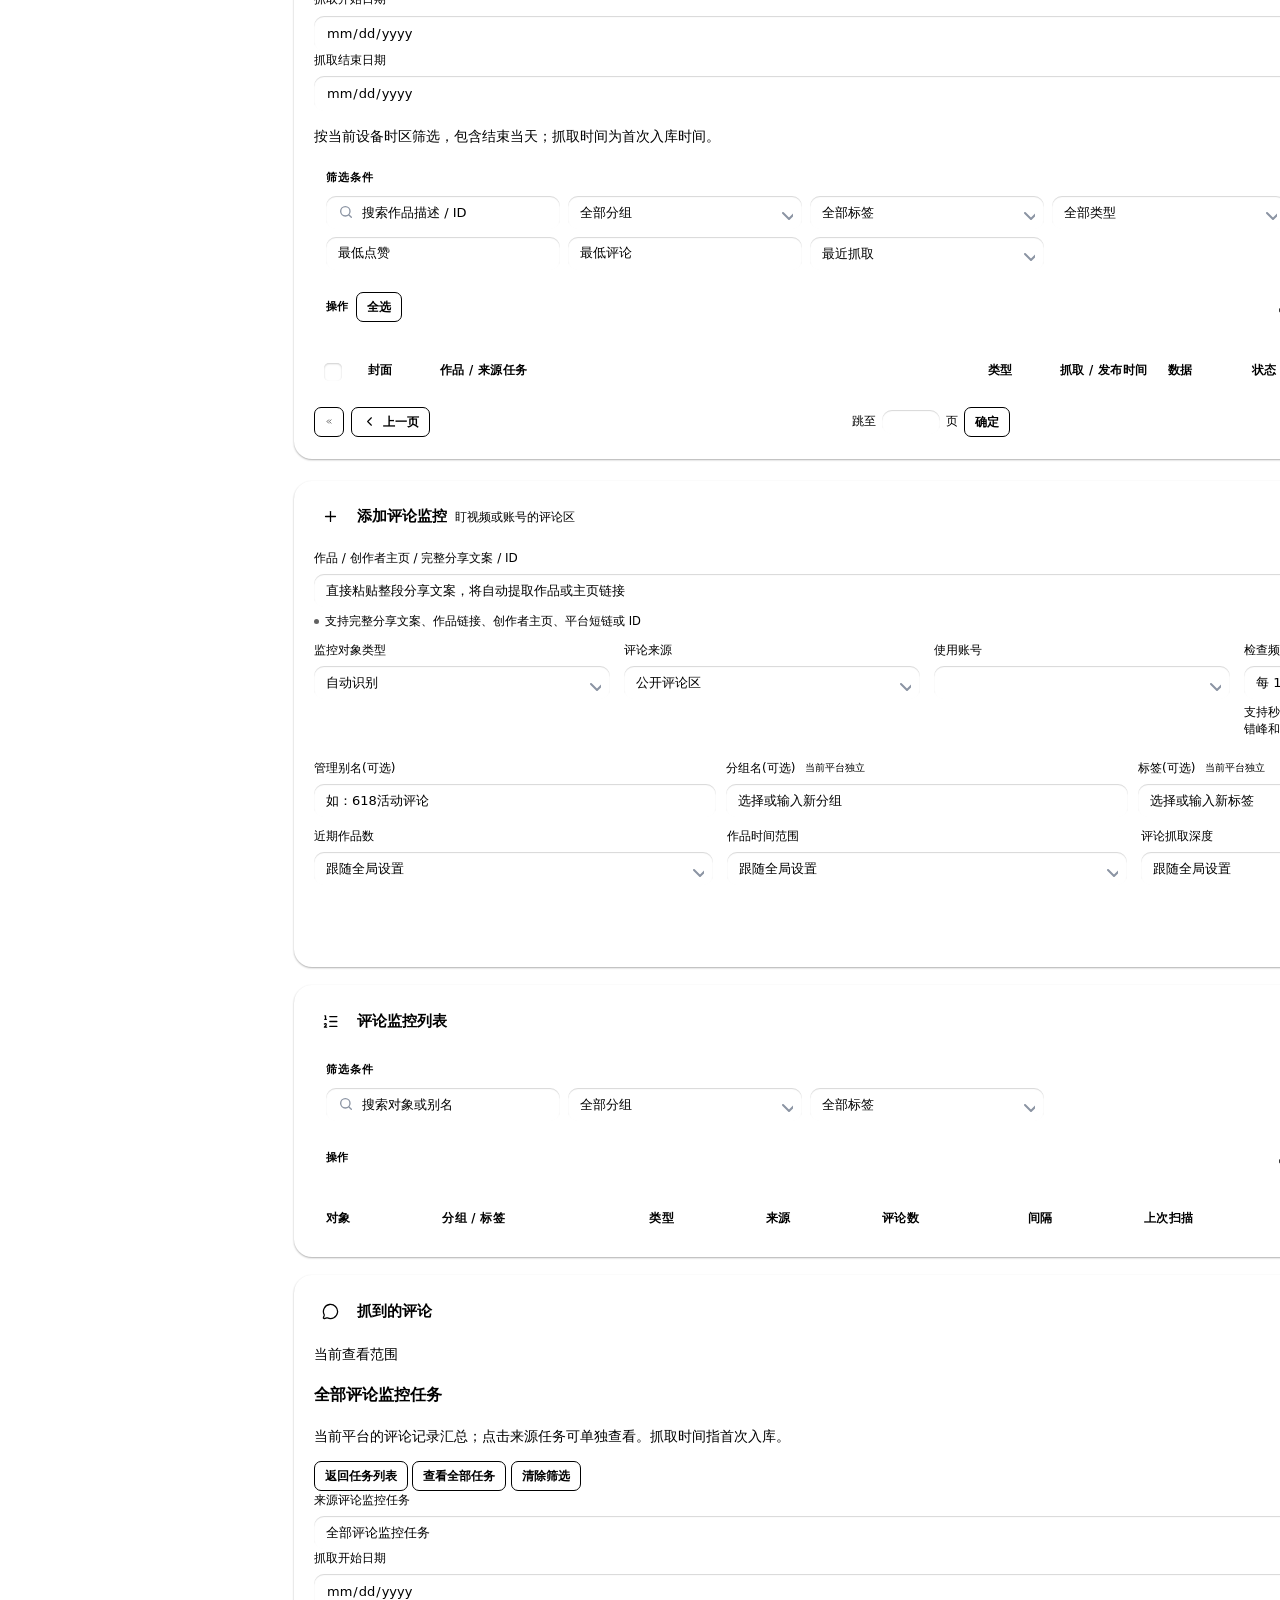
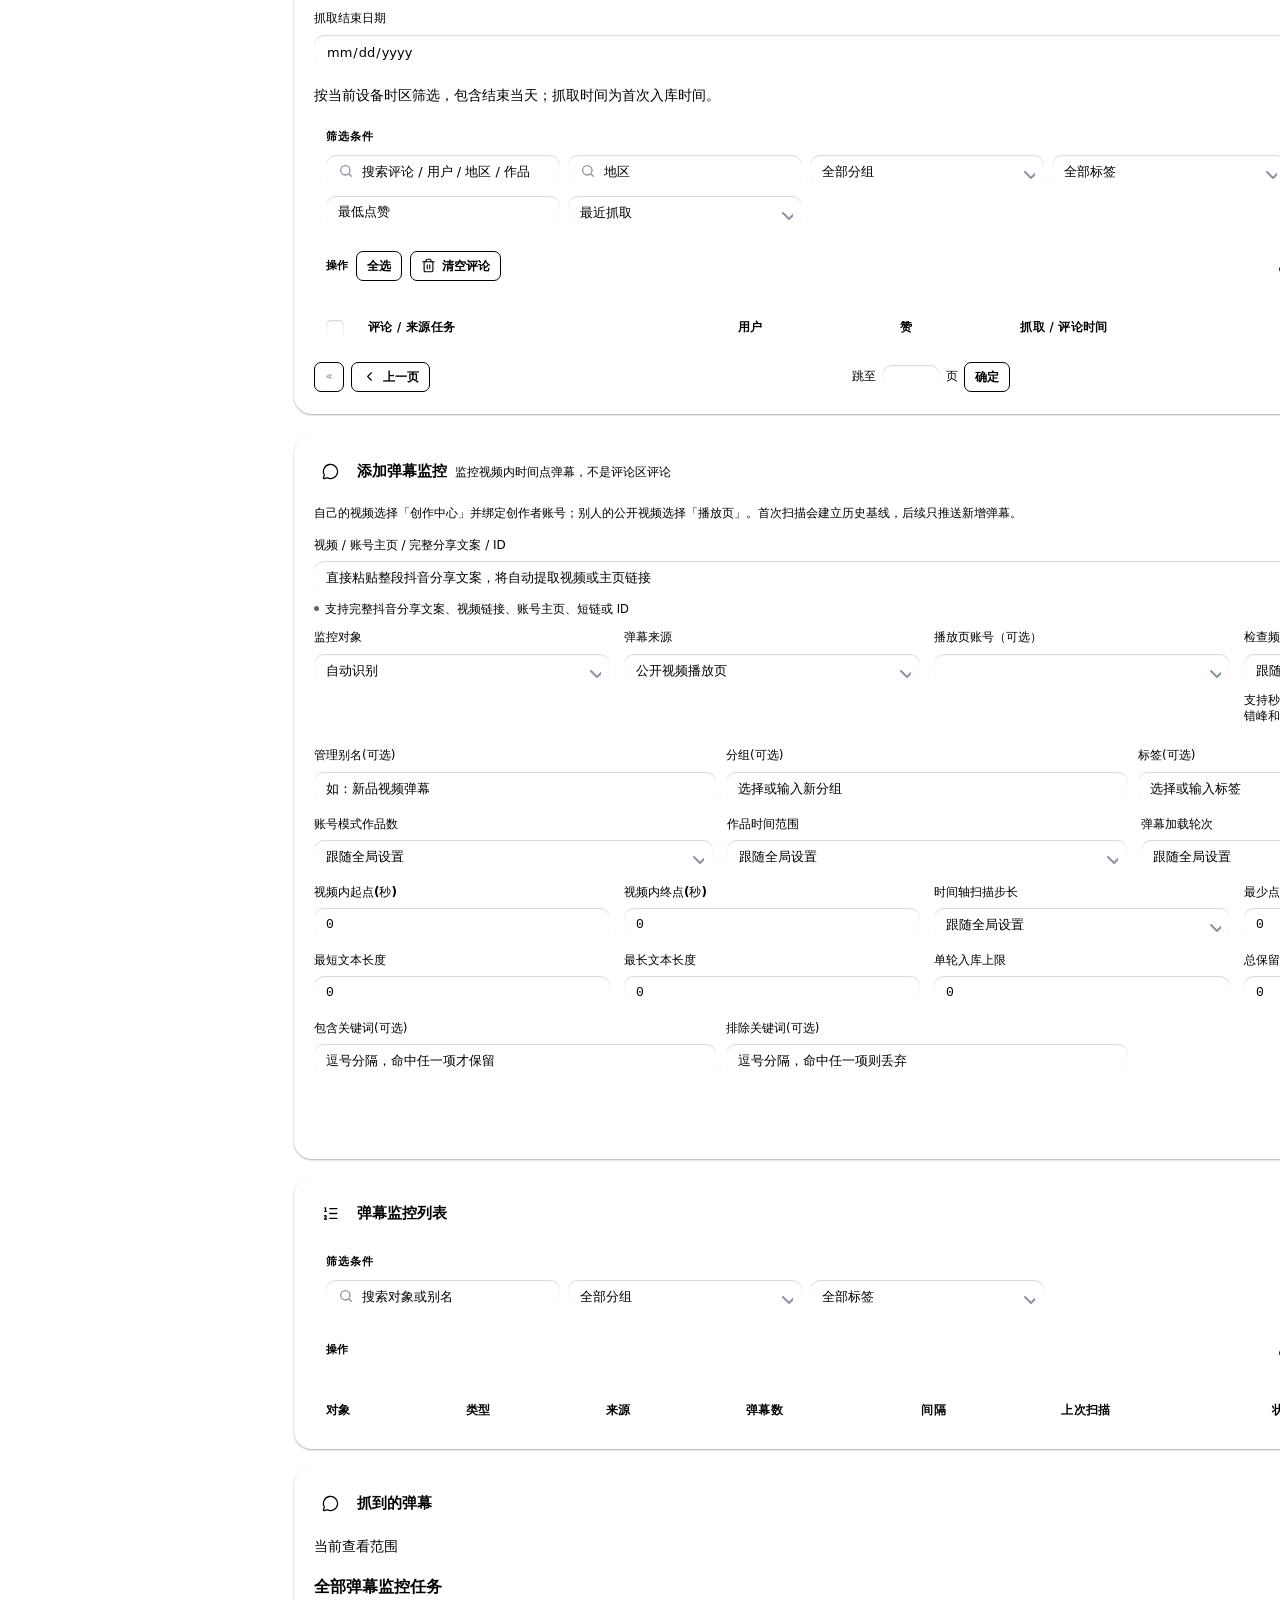
==== commit 3b45a6f6: "Merge remote-tracking branch 'origin/main' # Conflicts: #	tests/test_identity_mode.py" ====
--- a/app/web/index.html
+++ b/app/web/index.html
@@ -1753,6 +1753,7 @@
 </style>
 <link rel="stylesheet" href="/static/appearance.css">
 <link rel="stylesheet" href="/static/workbench.css">
+<link rel="stylesheet" href="/static/agent.css">
 </head>
 <body>
 <a class="skip-link" href="#main-content">跳到主要内容</a>
@@ -1769,6 +1770,7 @@
   <symbol id="i-monitor" viewBox="0 0 24 24" fill="none" stroke="currentColor" stroke-width="1.8" stroke-linecap="round" stroke-linejoin="round"><rect width="20" height="14" x="2" y="3" rx="2" /> <line x1="8" x2="16" y1="21" y2="21" /> <line x1="12" x2="12" y1="17" y2="21" /></symbol>
   <symbol id="i-menu" viewBox="0 0 24 24" fill="none" stroke="currentColor" stroke-width="1.8" stroke-linecap="round" stroke-linejoin="round"><path d="M4 5h16" /> <path d="M4 12h16" /> <path d="M4 19h16" /></symbol>
   <symbol id="i-logo" viewBox="0 0 24 24" fill="none" stroke="currentColor" stroke-width="1.8" stroke-linecap="round" stroke-linejoin="round"><path d="m21 21-4.34-4.34" /> <circle cx="11" cy="11" r="8" /></symbol>
+  <symbol id="i-search" viewBox="0 0 24 24" fill="none" stroke="currentColor" stroke-width="1.8" stroke-linecap="round" stroke-linejoin="round"><path d="m21 21-4.34-4.34" /> <circle cx="11" cy="11" r="8" /></symbol>
   <symbol id="i-user" viewBox="0 0 24 24" fill="none" stroke="currentColor" stroke-width="1.8" stroke-linecap="round" stroke-linejoin="round"><circle cx="12" cy="8" r="5" /> <path d="M20 21a8 8 0 0 0-16 0" /></symbol>
   <symbol id="i-plus" viewBox="0 0 24 24" fill="none" stroke="currentColor" stroke-width="1.8" stroke-linecap="round" stroke-linejoin="round"><path d="M5 12h14" /> <path d="M12 5v14" /></symbol>
   <symbol id="i-target" viewBox="0 0 24 24" fill="none" stroke="currentColor" stroke-width="1.8" stroke-linecap="round" stroke-linejoin="round"><path d="M19.07 4.93A10 10 0 0 0 6.99 3.34" /> <path d="M4 6h.01" /> <path d="M2.29 9.62A10 10 0 1 0 21.31 8.35" /> <path d="M16.24 7.76A6 6 0 1 0 8.23 16.67" /> <path d="M12 18h.01" /> <path d="M17.99 11.66A6 6 0 0 1 15.77 16.67" /> <circle cx="12" cy="12" r="2" /> <path d="m13.41 10.59 5.66-5.66" /></symbol>
@@ -1938,7 +1940,7 @@
   </div>
   <div class="platform-callout" role="note">
     <svg aria-hidden="true"><use href="#i-info"/></svg>
-    <div><b>平台数据彼此独立</b><p>切换平台后，账号、采集与任务数据会独立展示；通知和下载设置全局共用。TikTok 已提供登录、关键词采集、本账号作品与数据、用户搜索及受控写操作，不含直播和发布。</p></div>
+    <div><b>平台数据彼此独立</b><p>切换平台后，账号、采集与任务数据会独立展示；通知和下载设置全局共用。TikTok 已提供登录、关键词采集、本账号作品与数据、单视频发布、用户搜索及受控写操作，暂不含直播。</p></div>
   </div>
   </section>
 
@@ -2966,6 +2968,35 @@
             </select>
           </div>
         </fieldset>
+        <fieldset class="publish-permissions tk-only" id="pub-tiktok-opts">
+          <legend>TikTok 可见范围与互动</legend>
+          <div class="publish-permission">
+            <label class="field" for="pub-tk-visibility">谁可以看</label>
+            <select id="pub-tk-visibility" aria-label="TikTok 谁可以看">
+              <option value="public">所有人</option>
+              <option value="friends">好友</option>
+              <option value="private">仅自己</option>
+            </select>
+          </div>
+          <div class="publish-permission">
+            <label class="field" for="pub-tk-comment">评论</label>
+            <select id="pub-tk-comment" aria-label="TikTok 评论权限">
+              <option value="1">允许</option><option value="0">关闭</option>
+            </select>
+          </div>
+          <div class="publish-permission">
+            <label class="field" for="pub-tk-duet">Duet</label>
+            <select id="pub-tk-duet" aria-label="TikTok Duet 权限">
+              <option value="1">允许</option><option value="0">关闭</option>
+            </select>
+          </div>
+          <div class="publish-permission">
+            <label class="field" for="pub-tk-stitch">Stitch</label>
+            <select id="pub-tk-stitch" aria-label="TikTok Stitch 权限">
+              <option value="1">允许</option><option value="0">关闭</option>
+            </select>
+          </div>
+        </fieldset>
         <div class="form-actions">
           <span class="status-text" id="pub-msg" role="status" aria-live="polite"></span>
           <button onclick="addPublish()"><svg><use href="#i-send"/></svg>加入发布队列</button>
@@ -3845,6 +3876,7 @@
   <p class="command-hint" id="command-hint">↑ ↓ 选择 · Enter 打开 · Esc 关闭 · 仅显示当前平台可用功能</p>
 </dialog>
 <div id="toasts" aria-live="polite" aria-atomic="false"></div>
+<div id="agent-root"></div>
 <button id="backtop" class="ghost" type="button" tabindex="-1" aria-hidden="true" onclick="window.scrollTo({top:0,behavior:'smooth'})" aria-label="返回顶部" title="返回顶部"><svg><use href="#i-next"/></svg></button>
 
 <script src="/static/submissions.js"></script>
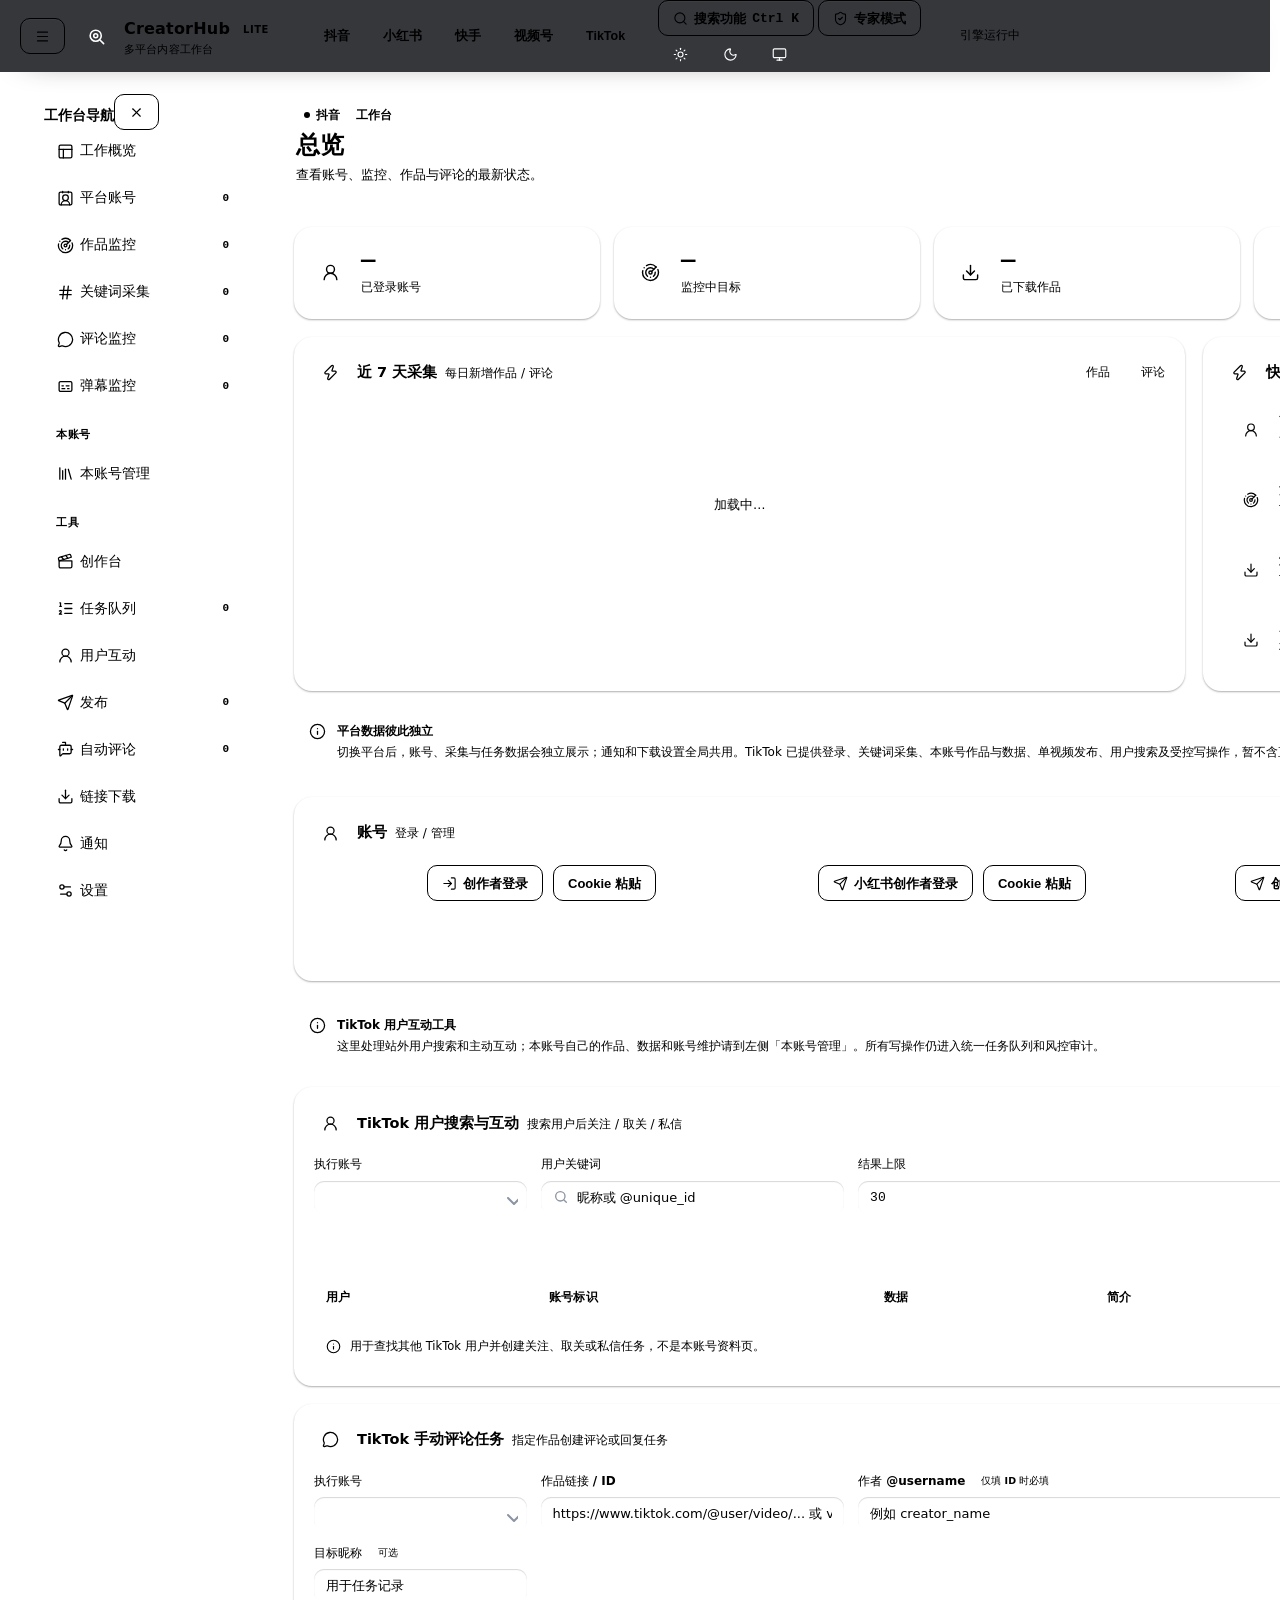
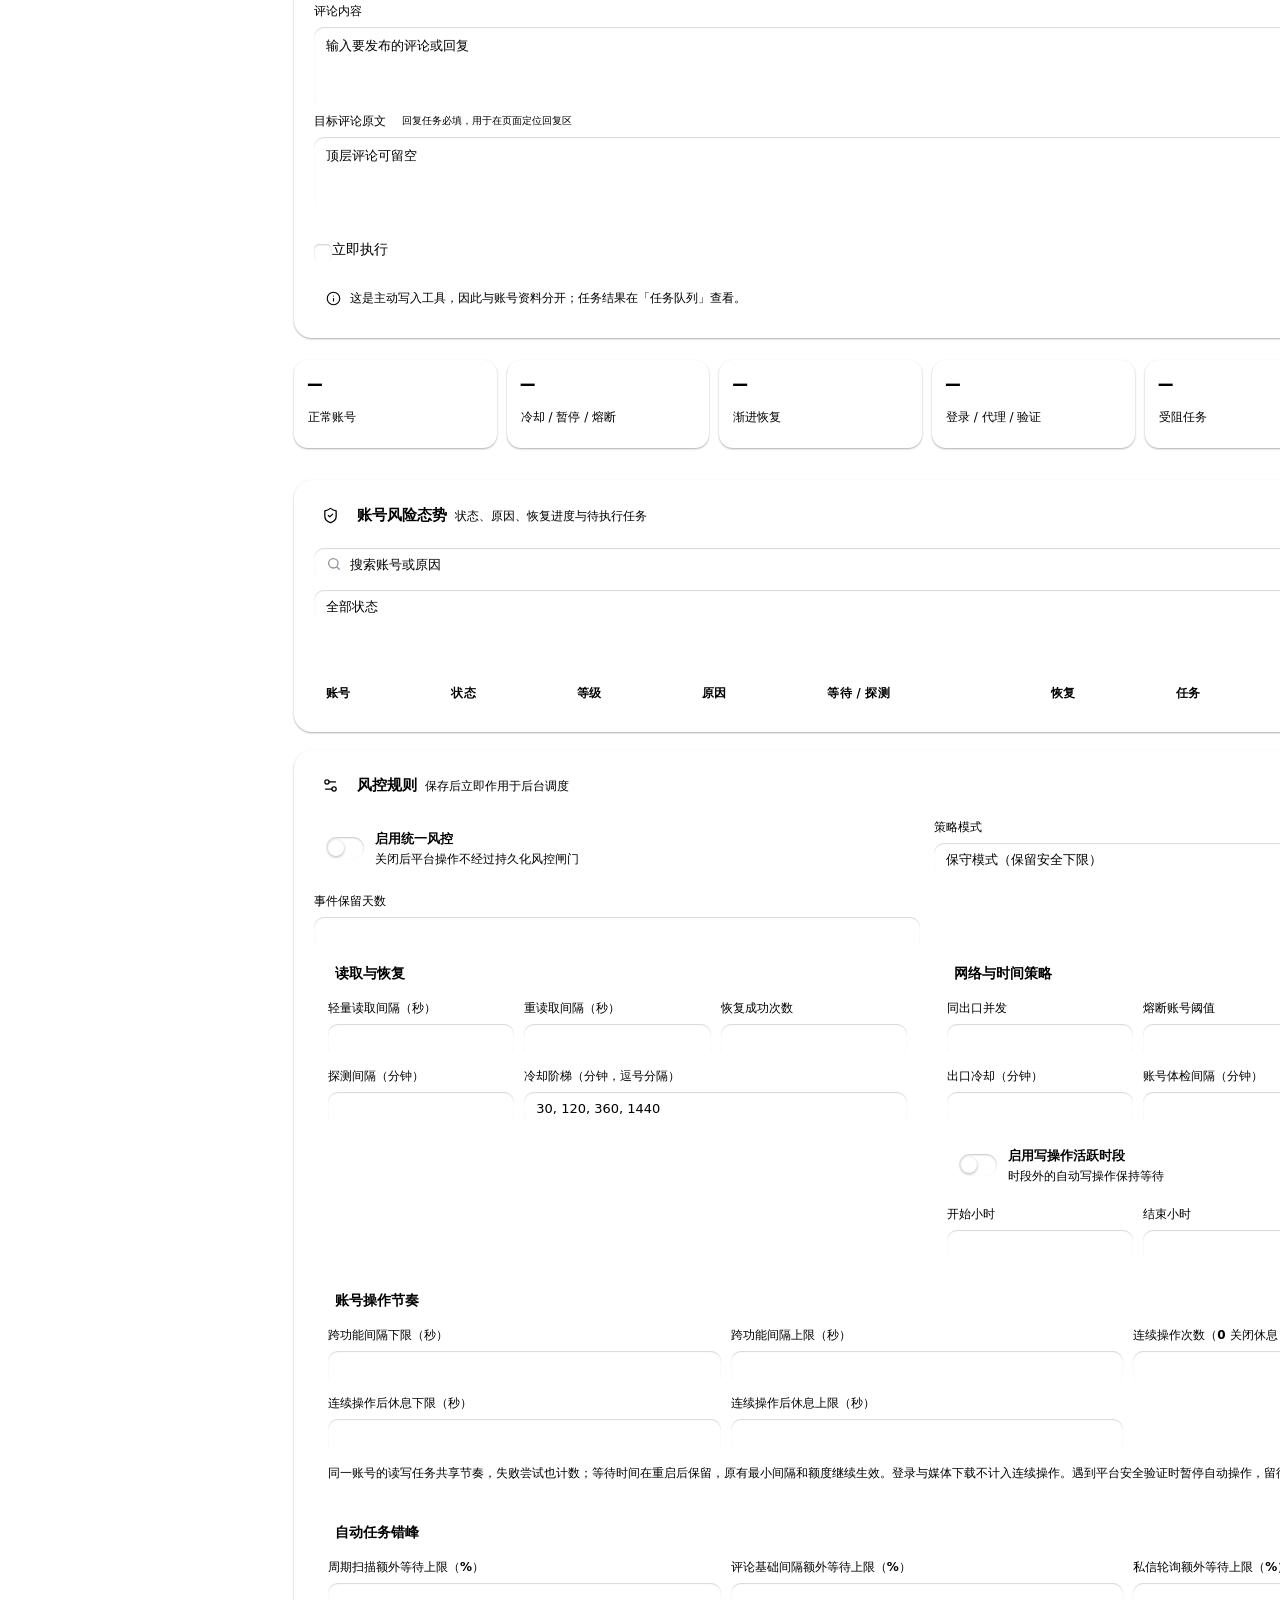
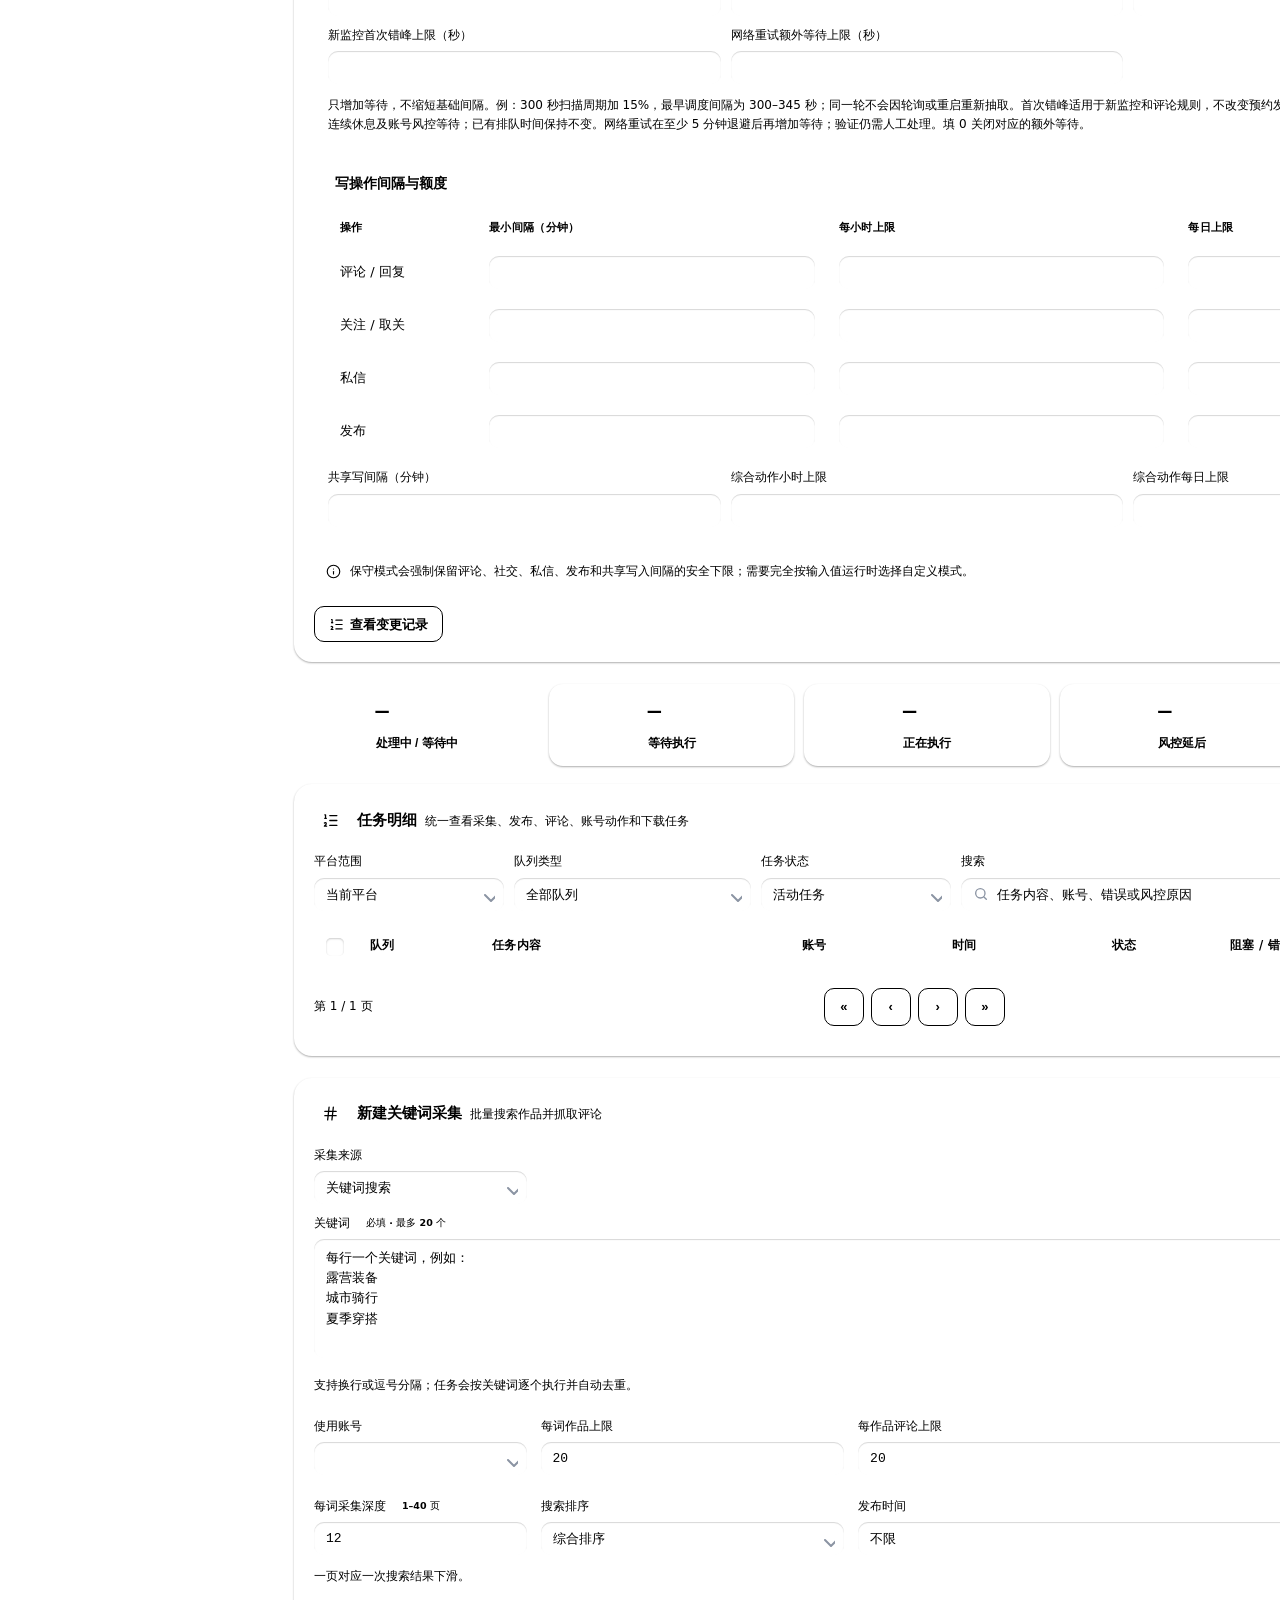
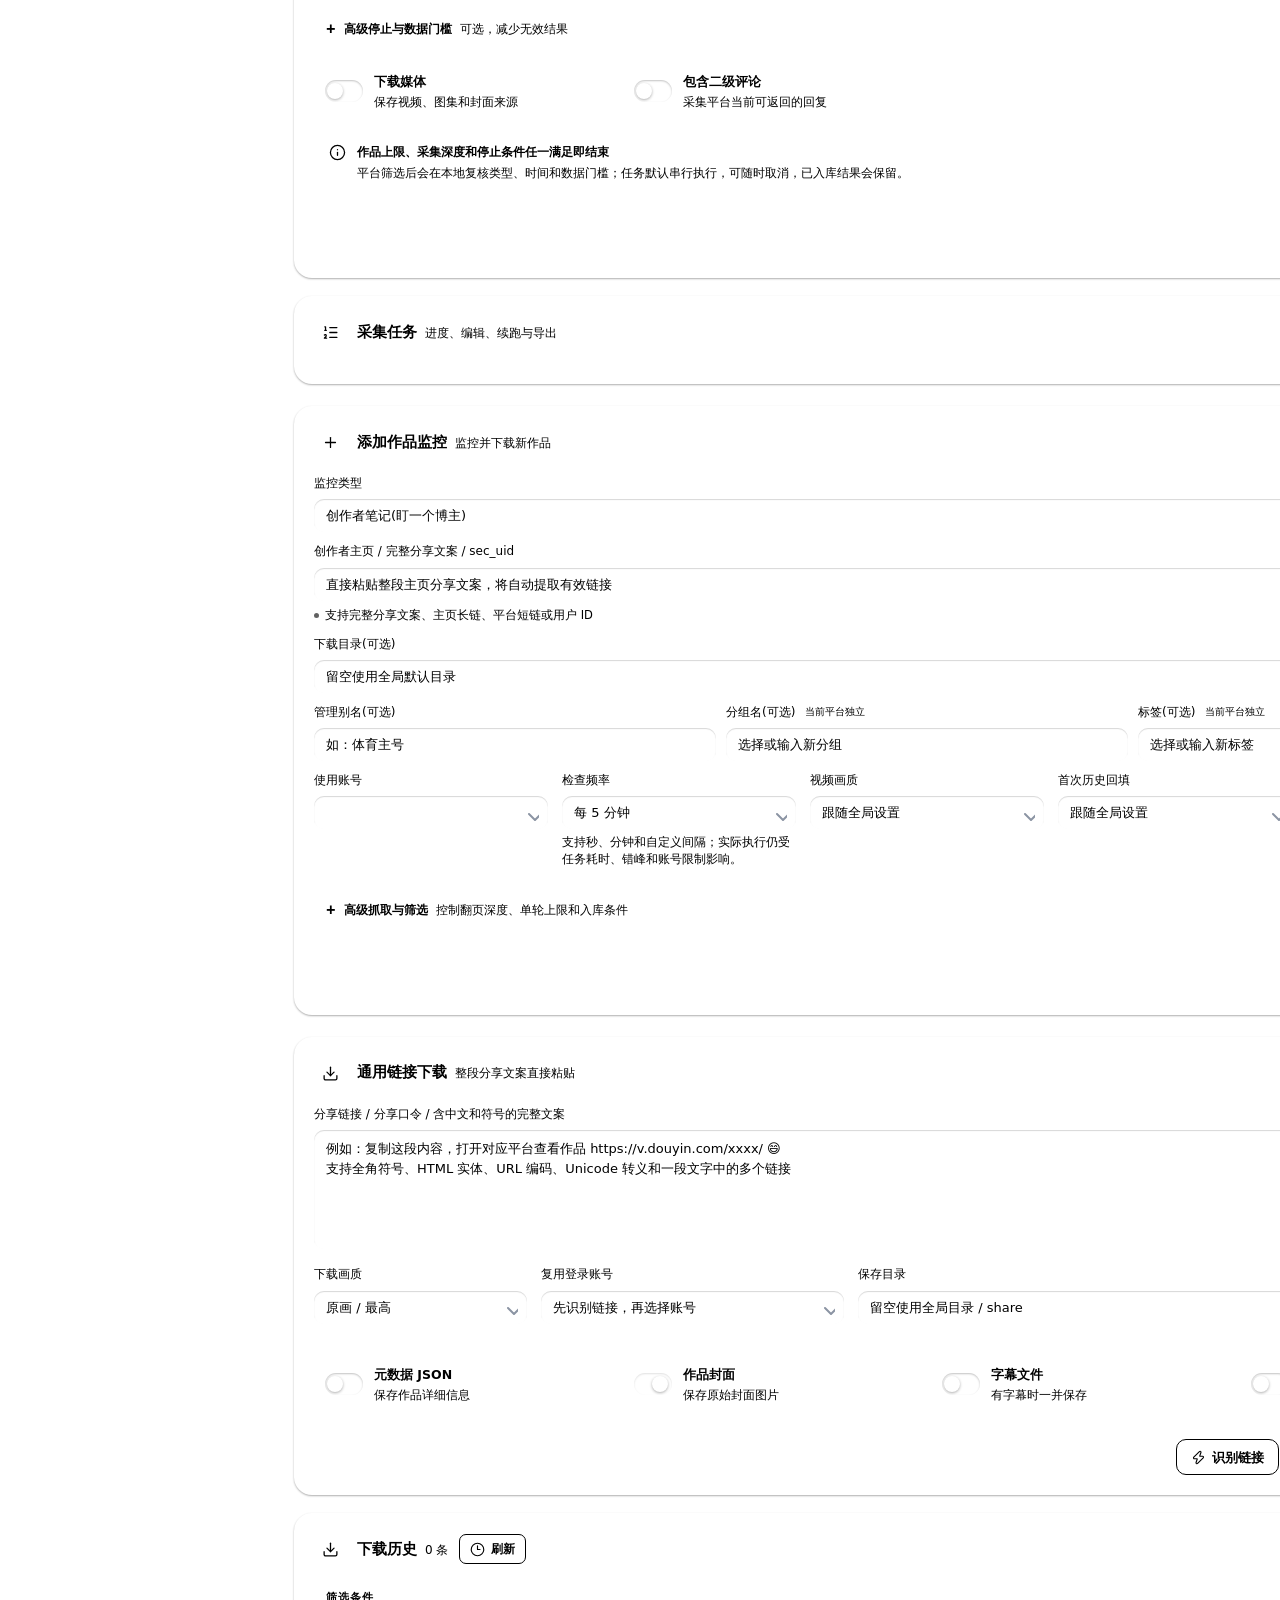
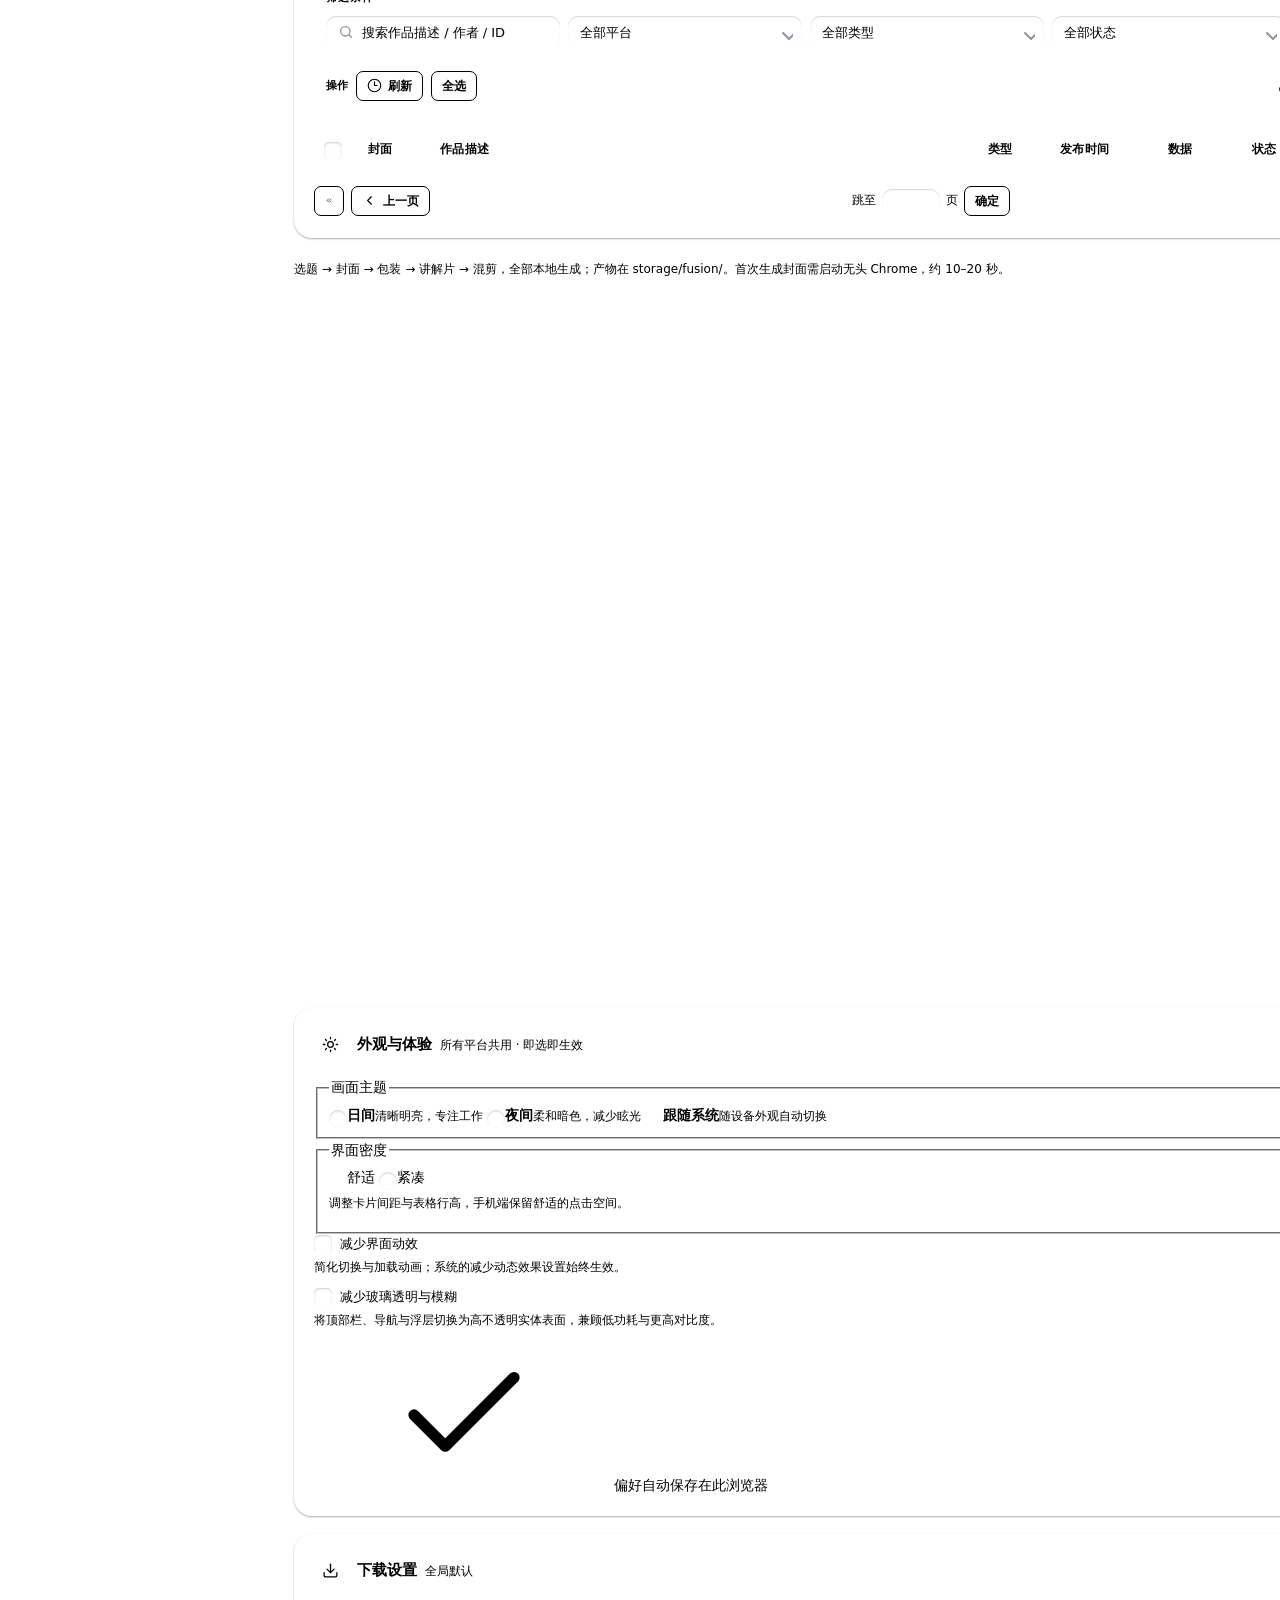
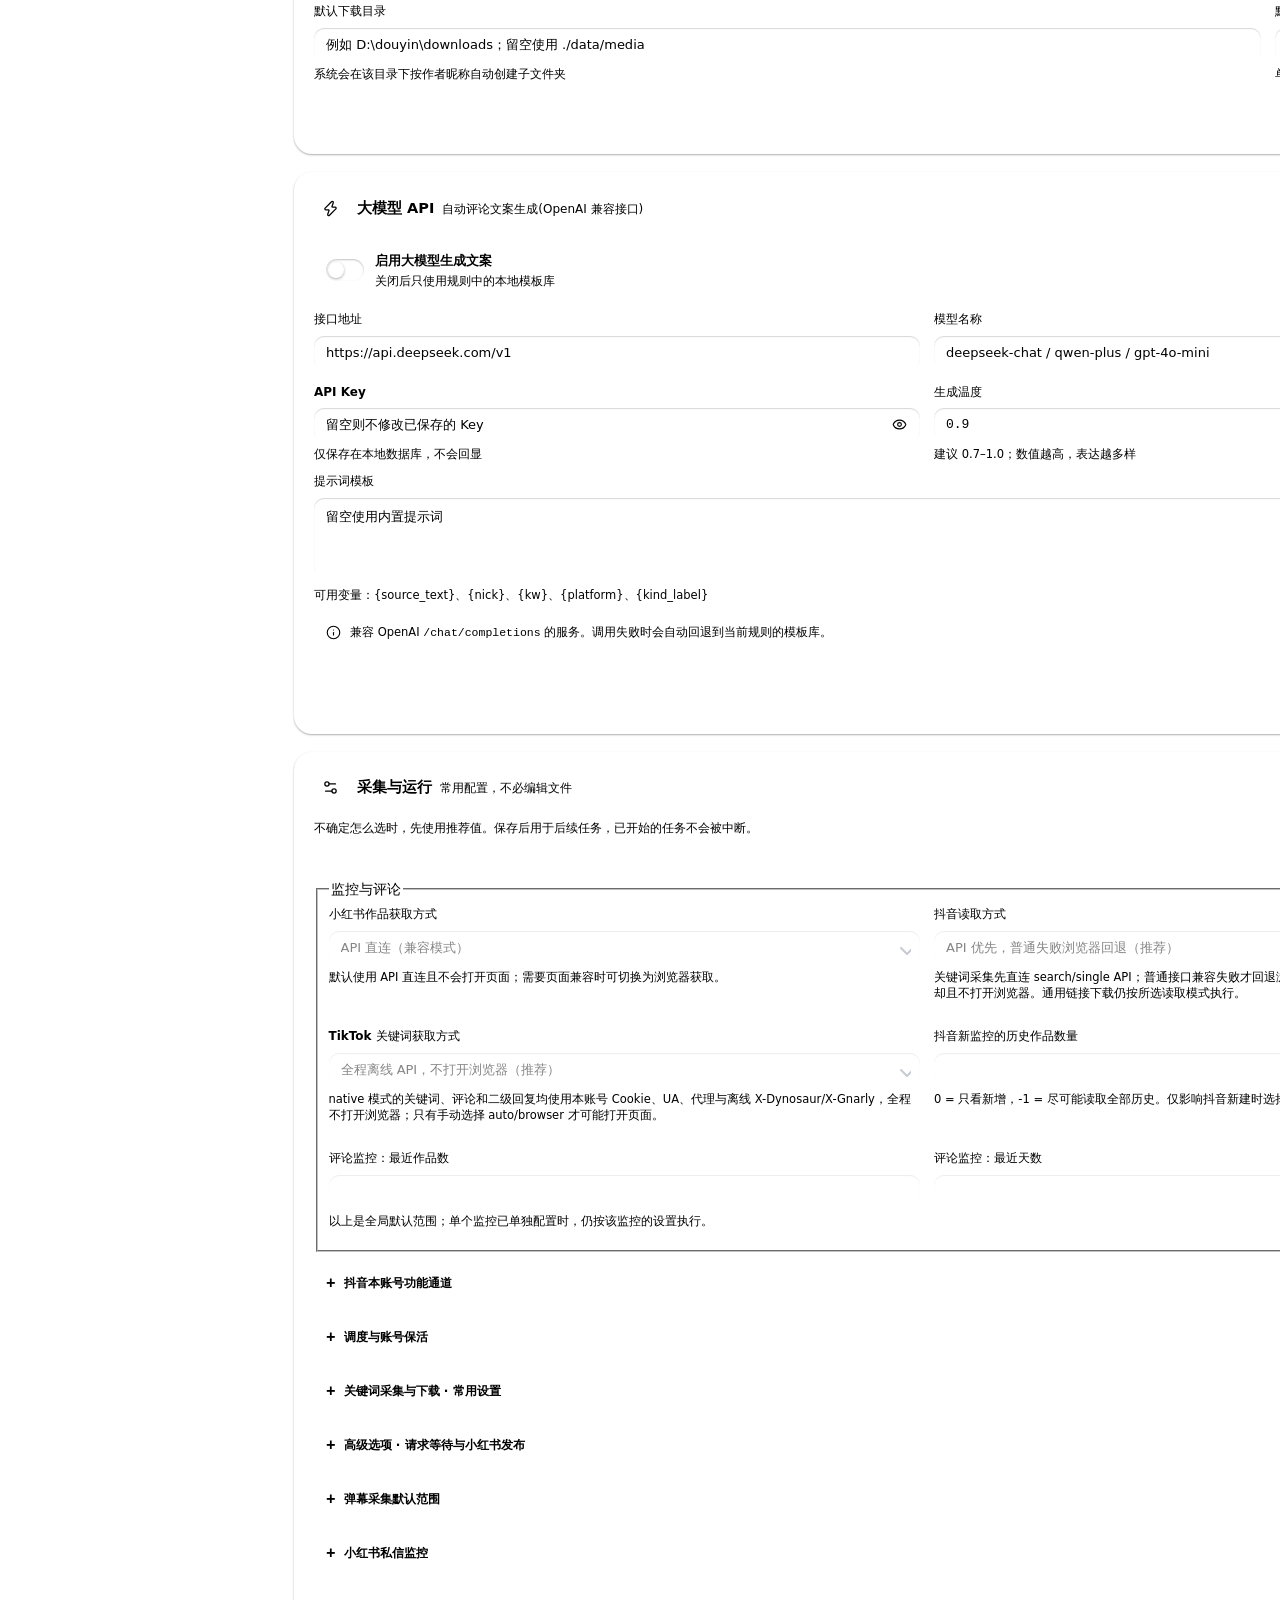
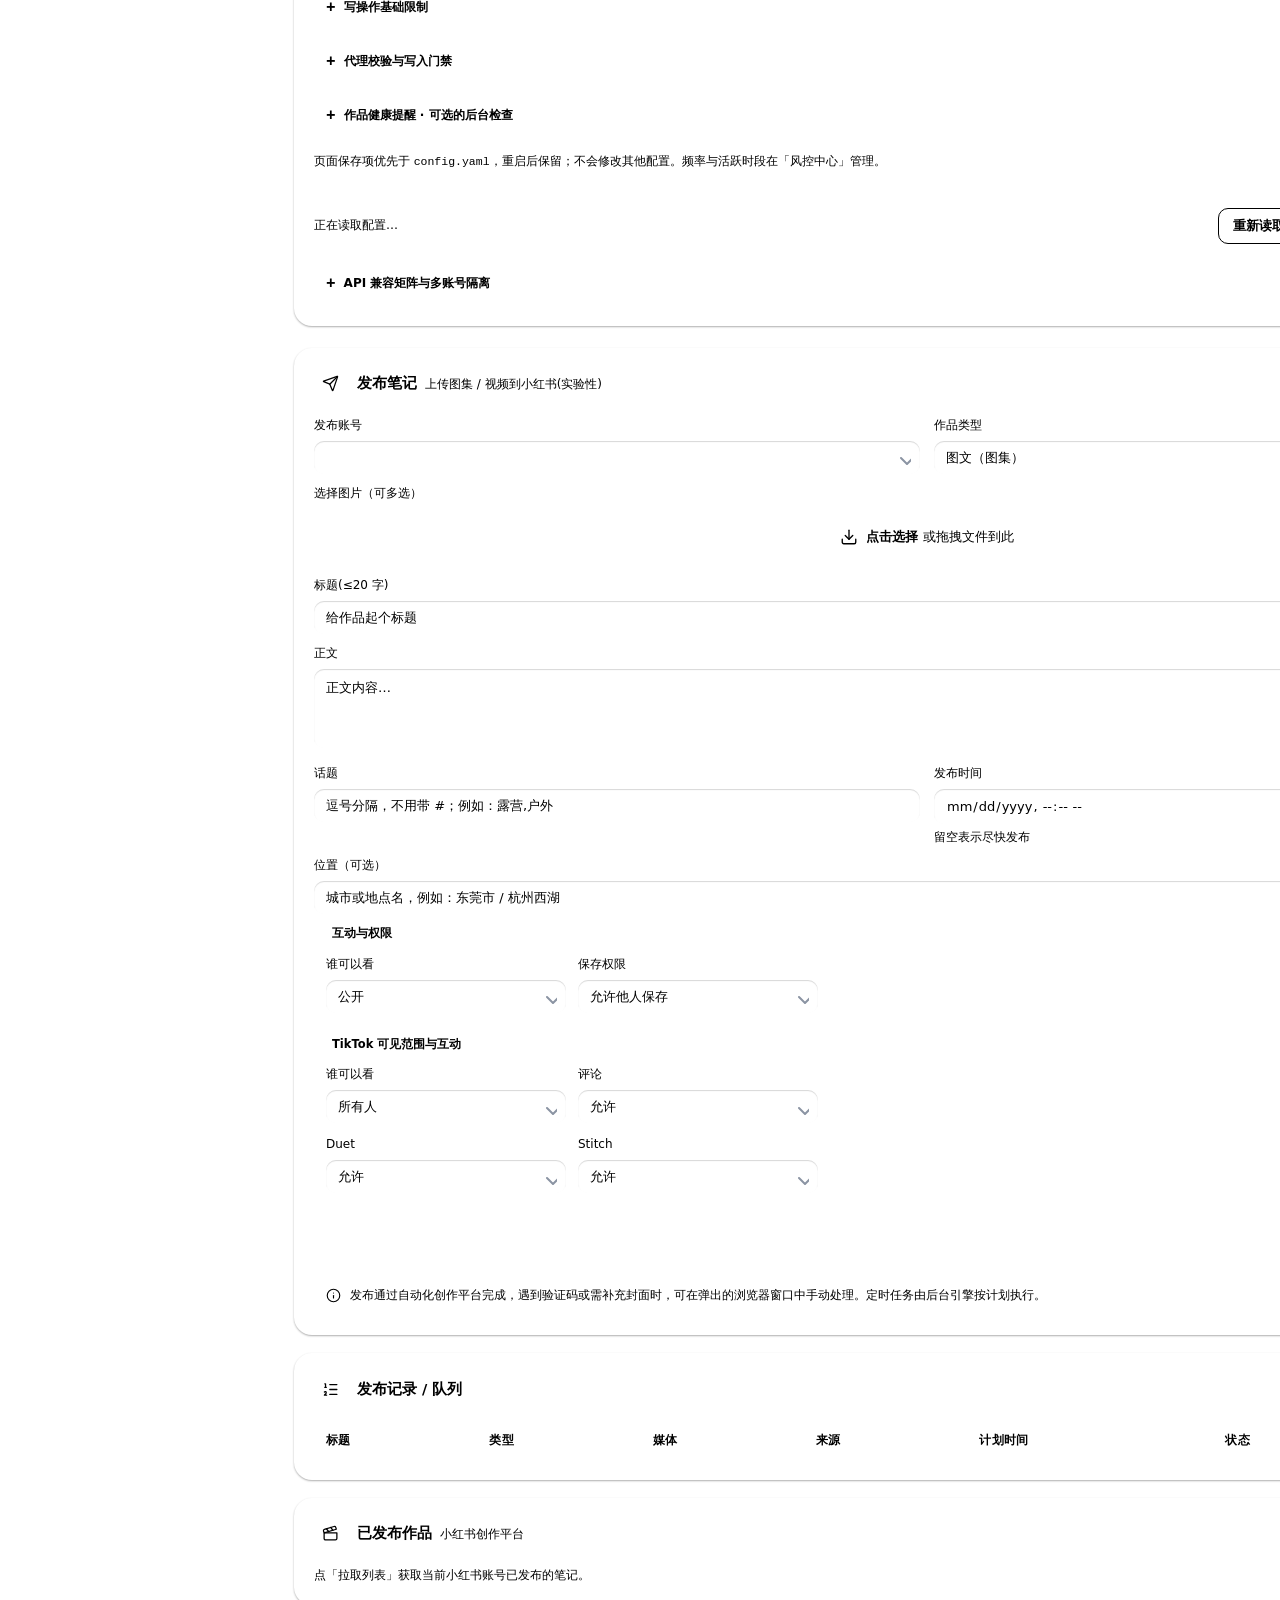
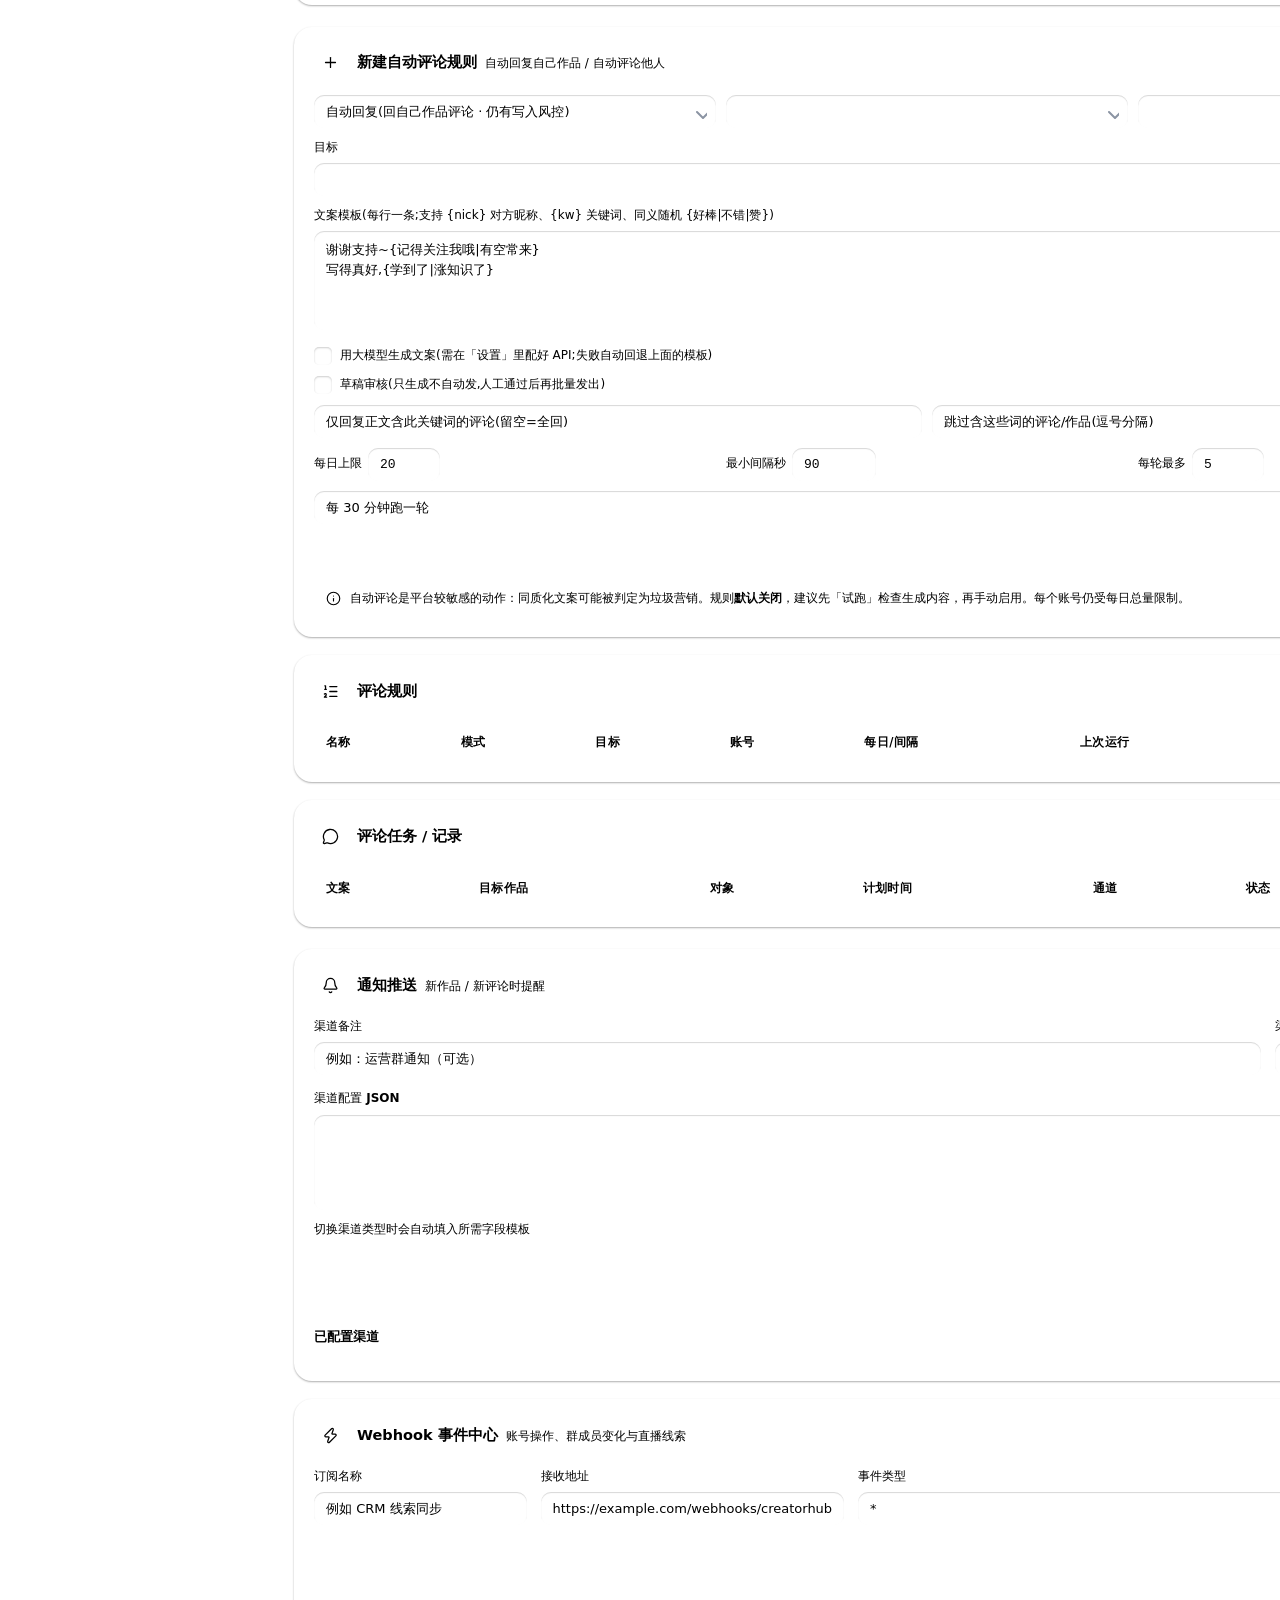
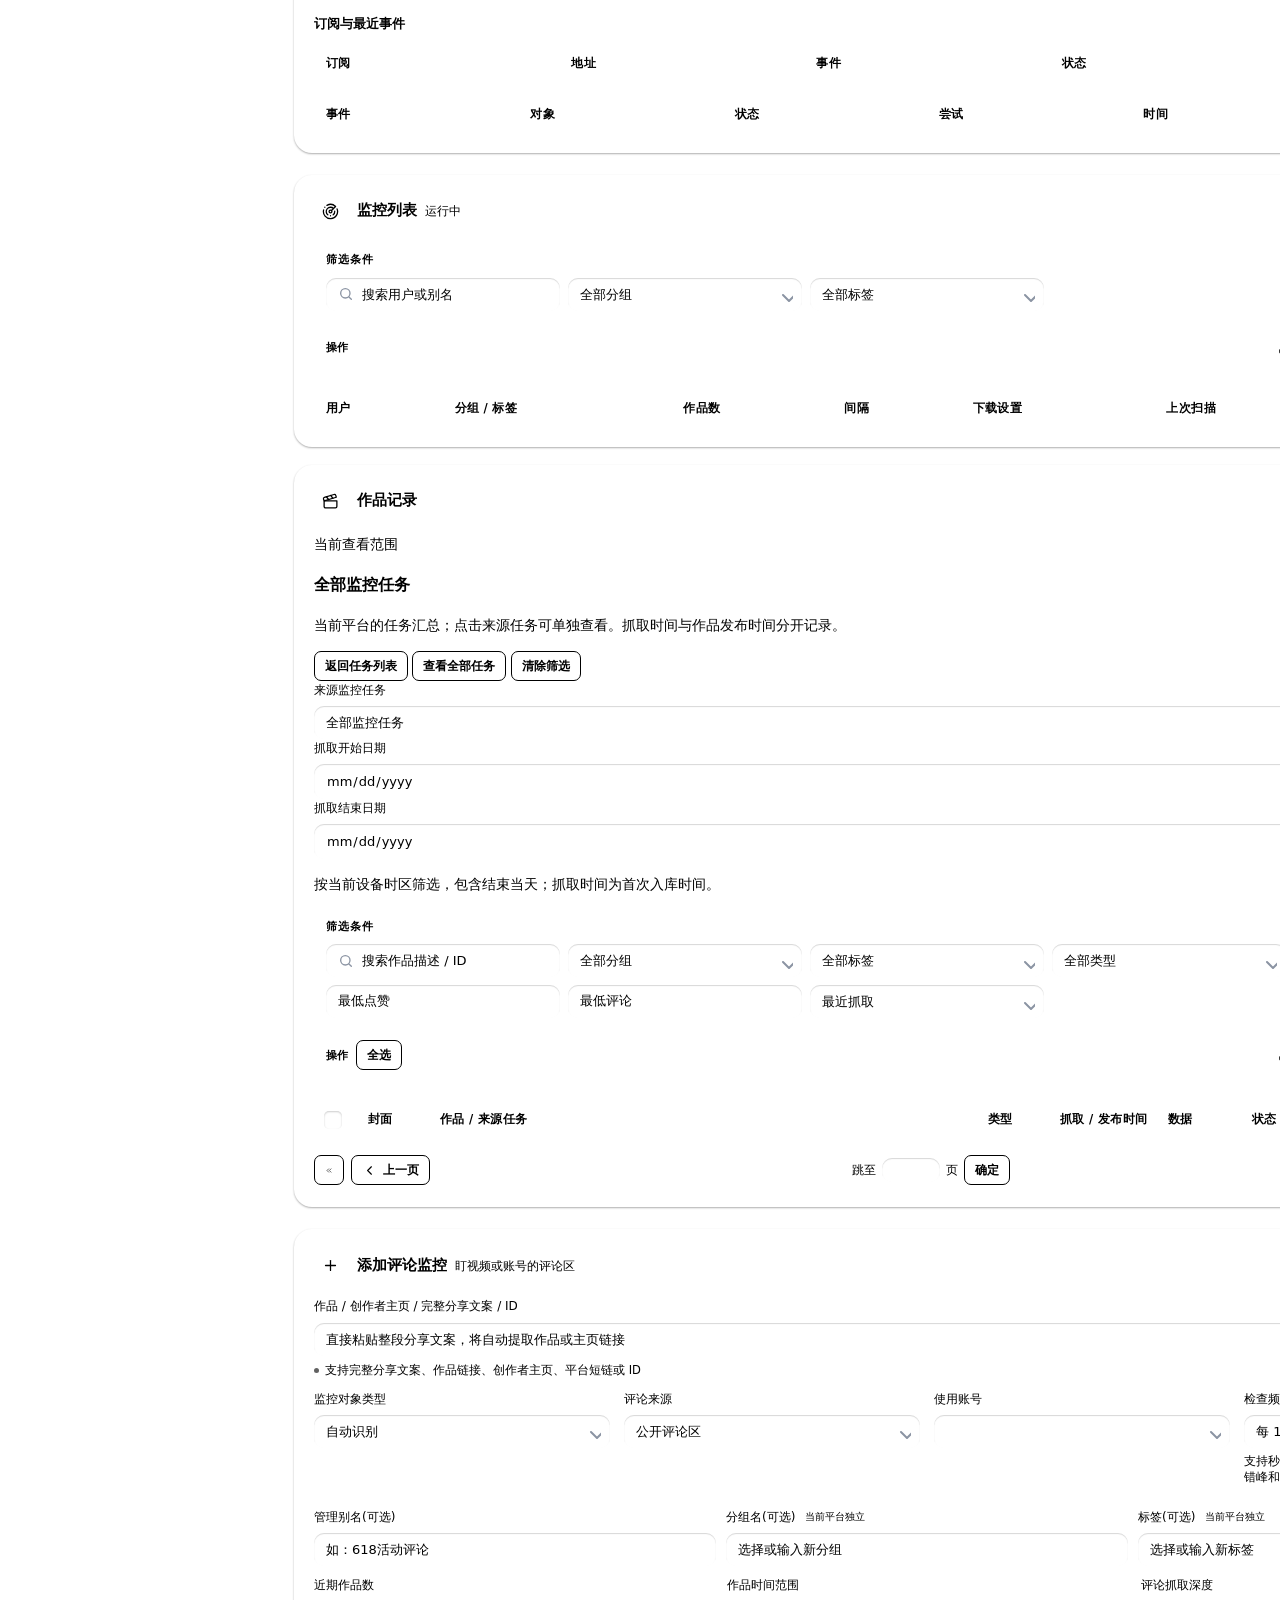
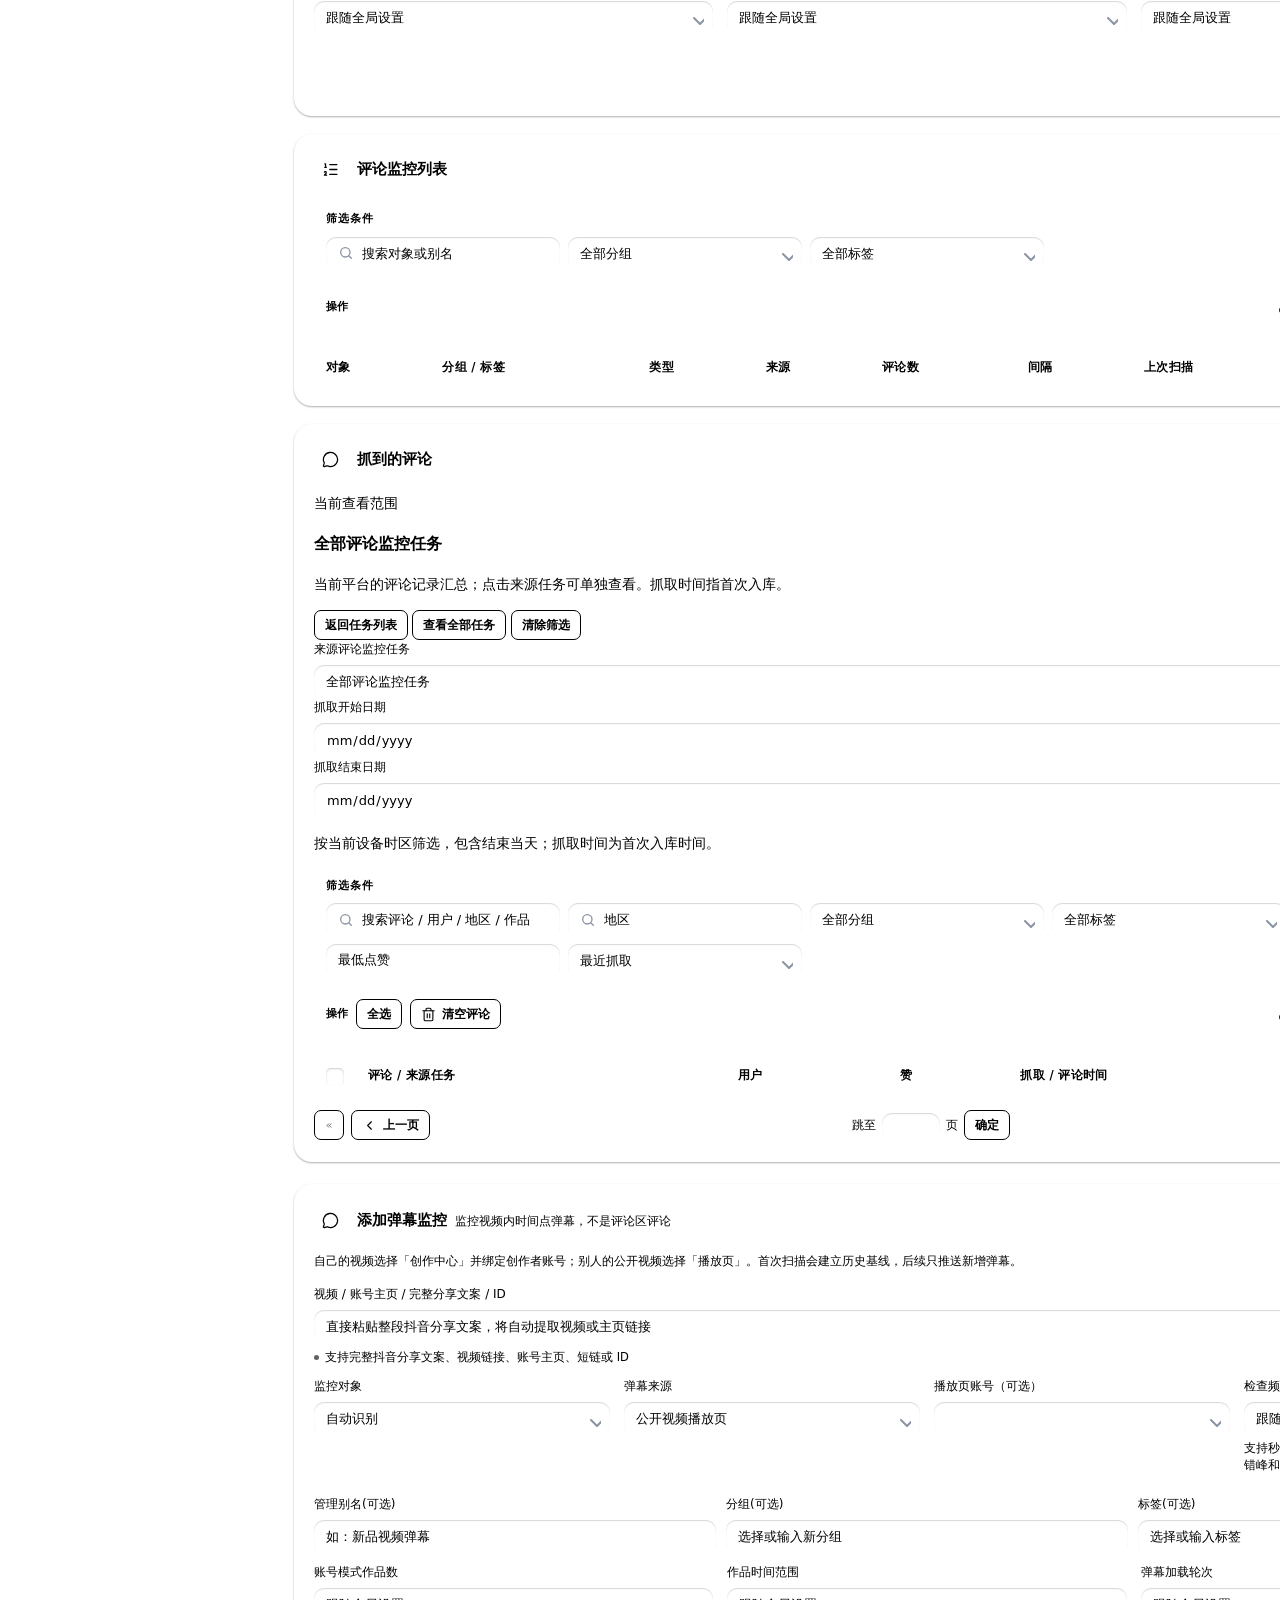
==== commit b94dc2e4: "feat: 内容生产融合层——选题/封面/包装/讲解片/混剪与去 AI 味 - 新增 app/fusion：选题情报、文章提取、三种封面、包装镜头、讲解片、MPT 混剪、去 AI 味、镜头库、客户 3" ====
--- a/app/web/index.html
+++ b/app/web/index.html
@@ -1871,6 +1871,7 @@
     <div class="nav-sep">本账号</div>
     <button class="navitem" data-tab="hub" onclick="switchTab('hub', true)"><svg><use href="#i-library"/></svg><span class="nav-label">本账号管理</span></button>
     <div class="nav-sep">工具</div>
+    <button class="navitem" data-tab="fusion" onclick="switchTab('fusion', true)"><svg><use href="#i-film"/></svg><span class="nav-label">创作台</span></button>
     <button class="navitem" data-tab="queue" onclick="switchTab('queue', true)"><svg><use href="#i-list"/></svg><span class="nav-label">任务队列</span><span class="nav-badge" id="tb-queue">0</span></button>
     <button class="navitem tk-only" data-tab="tiktok-tools" onclick="switchTab('tiktok-tools', true)"><svg><use href="#i-user"/></svg><span class="nav-label">用户互动</span></button>
     <button class="navitem pub-only" data-tab="publish" onclick="switchTab('publish', true)"><svg><use href="#i-send"/></svg><span class="nav-label">发布</span><span class="nav-badge" id="tb-pub">0</span></button>
@@ -2593,6 +2594,11 @@
     </div>
   </section>
 
+  <section data-panel="fusion">
+    <div class="hint" style="margin-bottom:10px">选题 → 封面 → 包装 → 讲解片 → 混剪，全部本地生成；产物在 storage/fusion/。首次生成封面需启动无头 Chrome，约 10–20 秒。</div>
+    <iframe id="fusion-frame" data-src="/api/fusion/ui?embed=1" title="创作台" style="width:100%;height:calc(100vh - 220px);min-height:620px;border:1px solid var(--line);border-radius:14px;background:#fff"></iframe>
+  </section>
+
   <section data-panel="settings">
   <div class="card appearance-card" data-section="appearance">
     <div class="card-head">
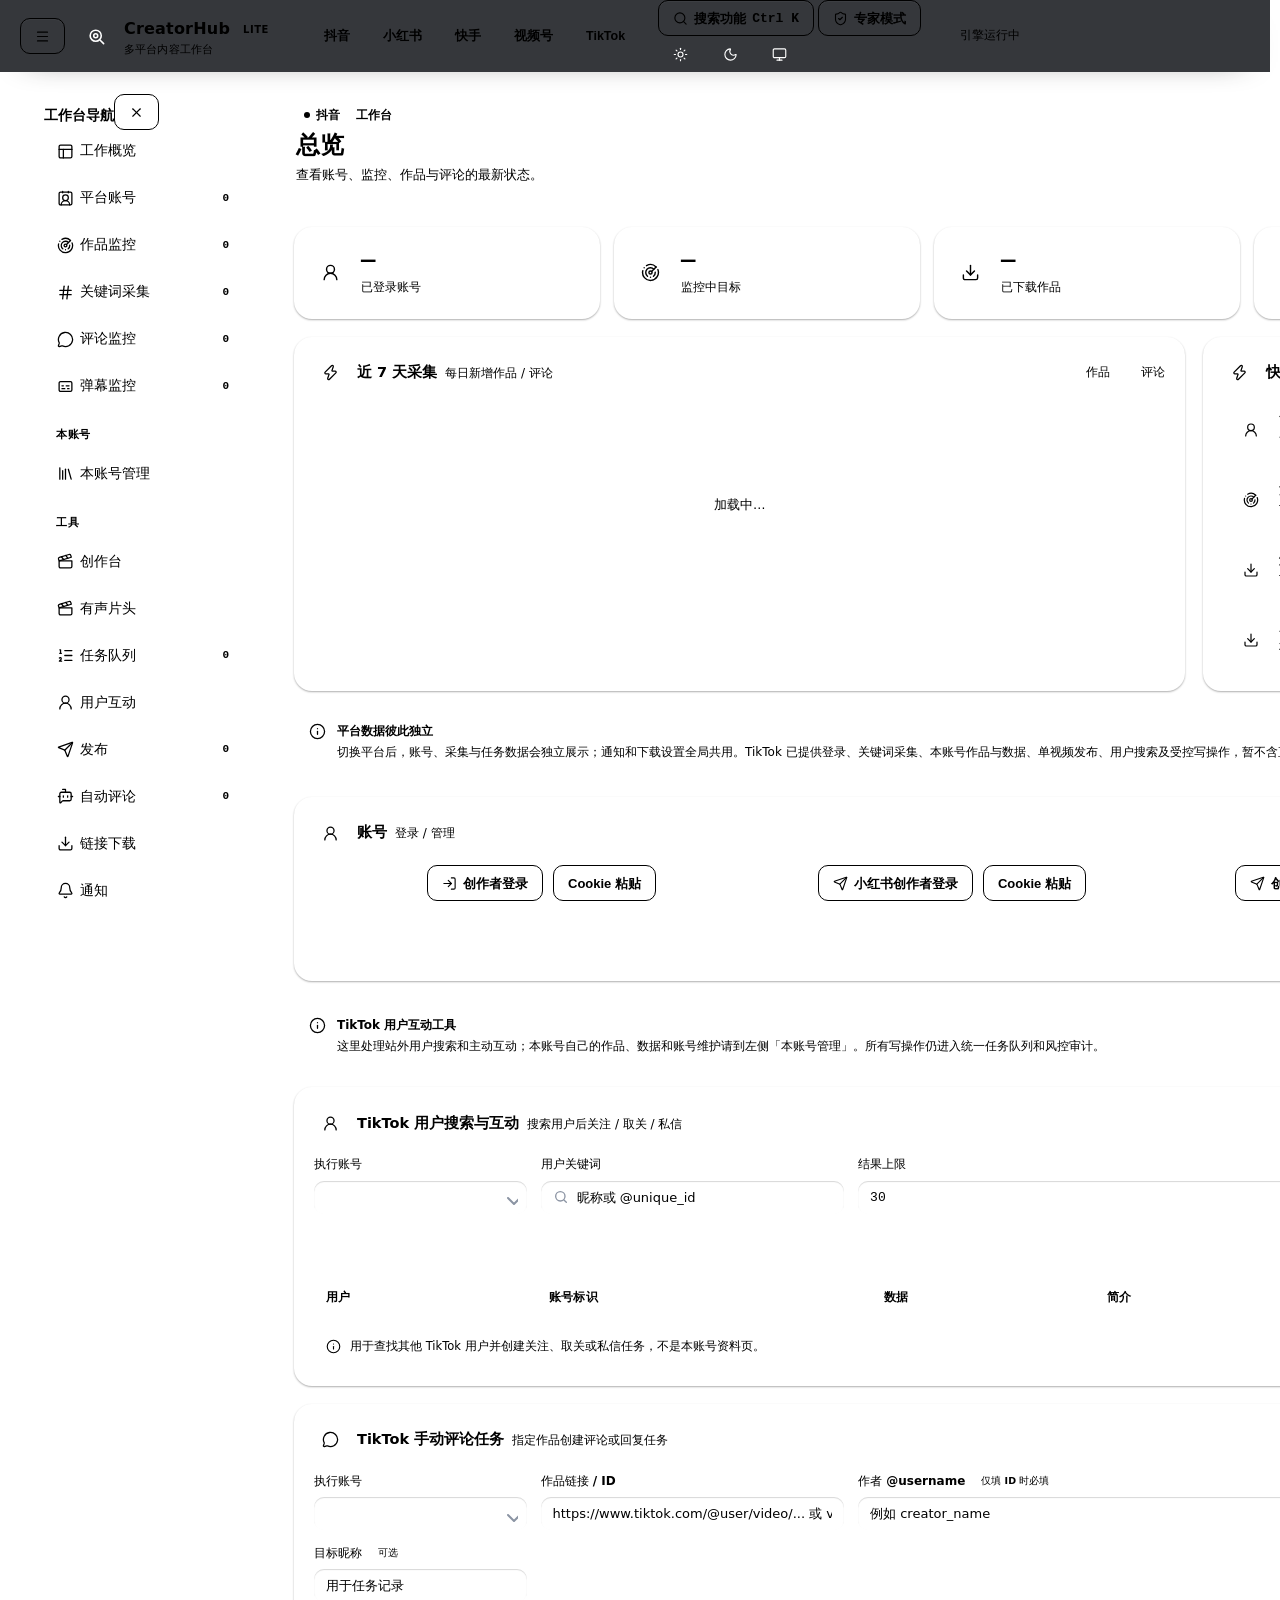
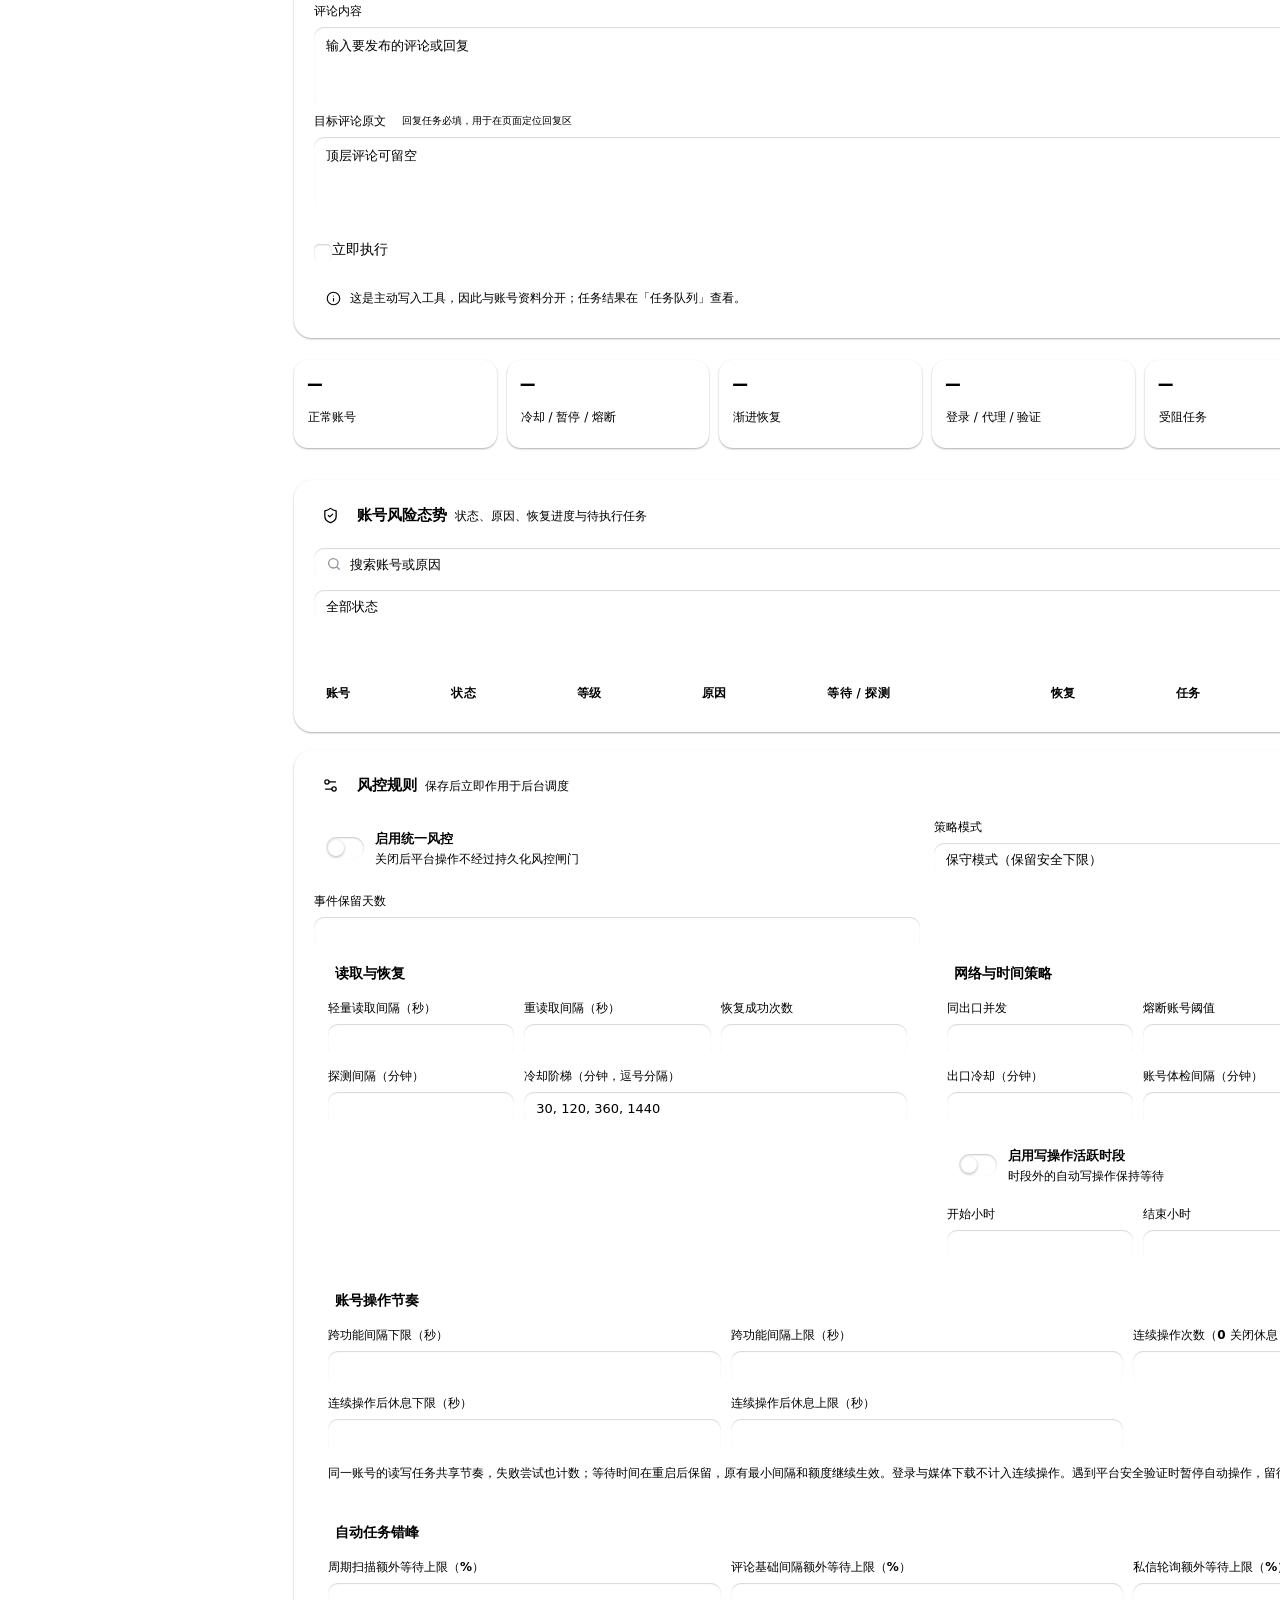
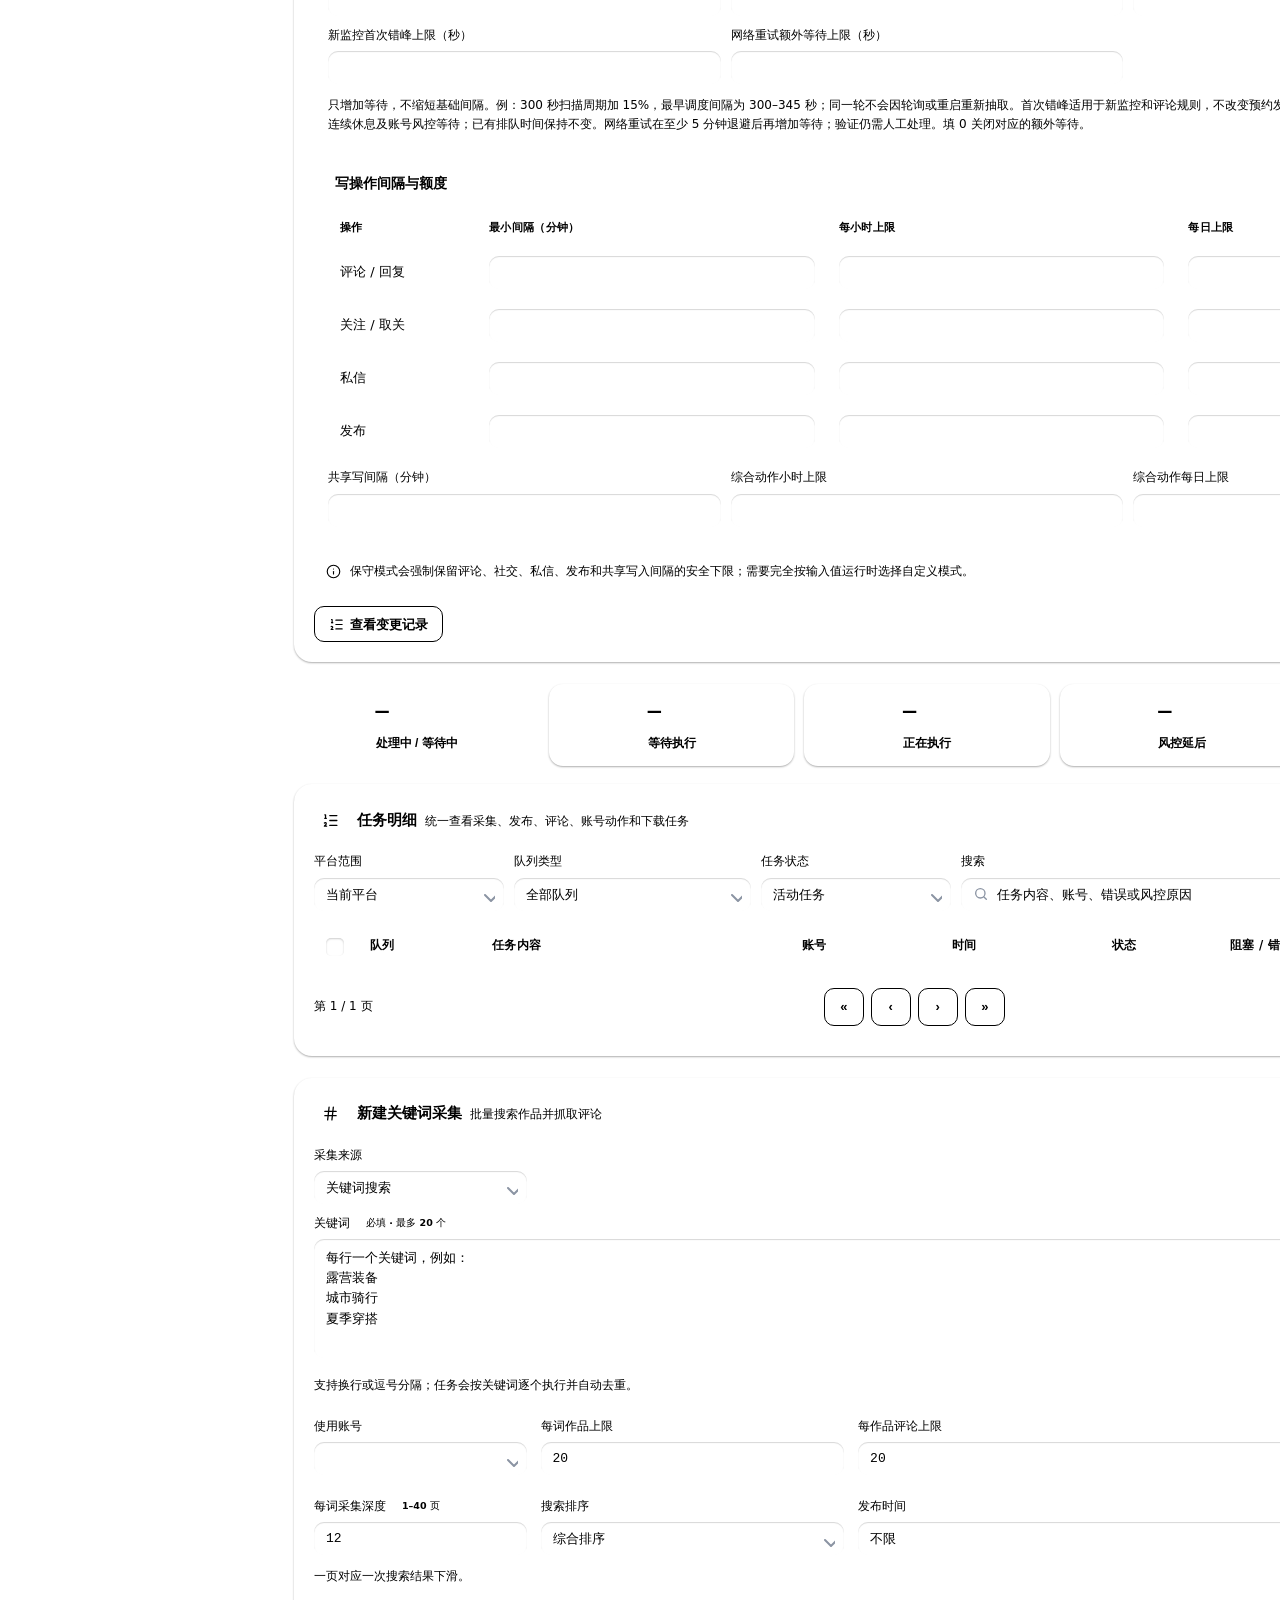
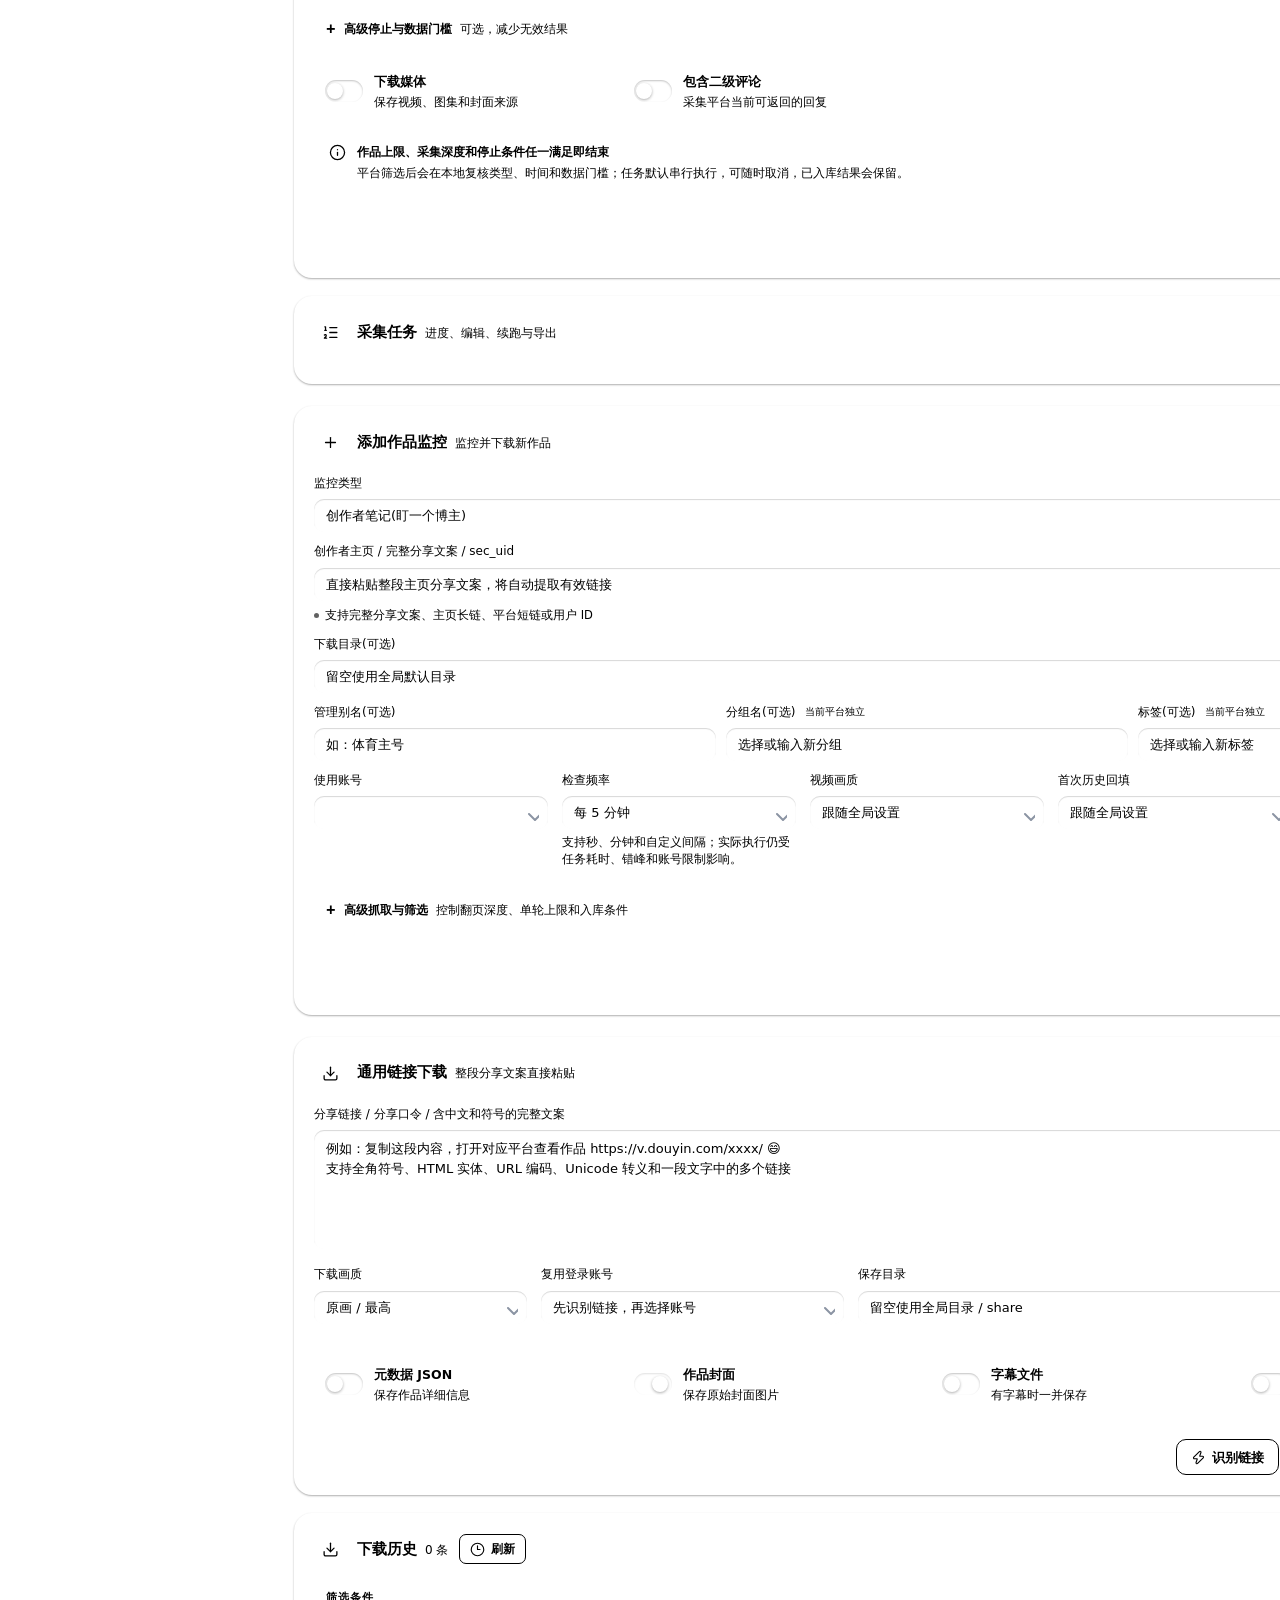
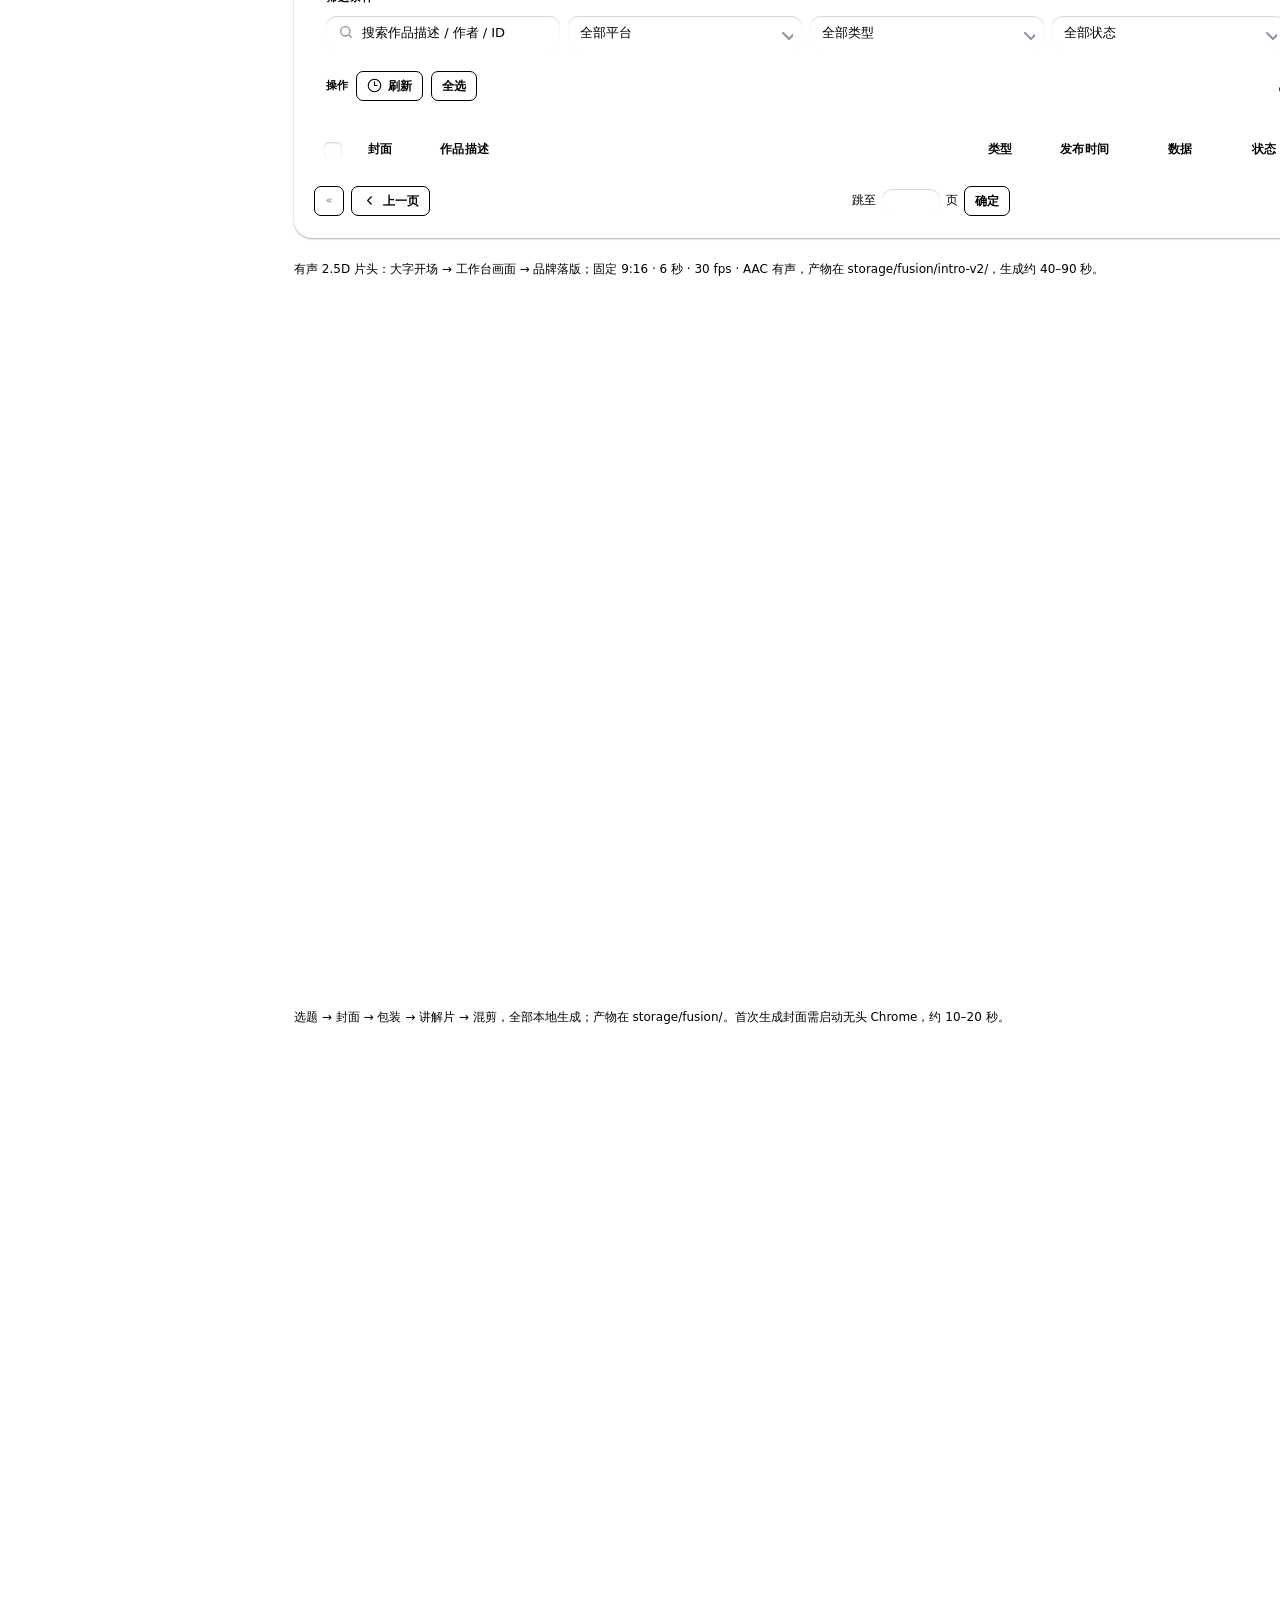
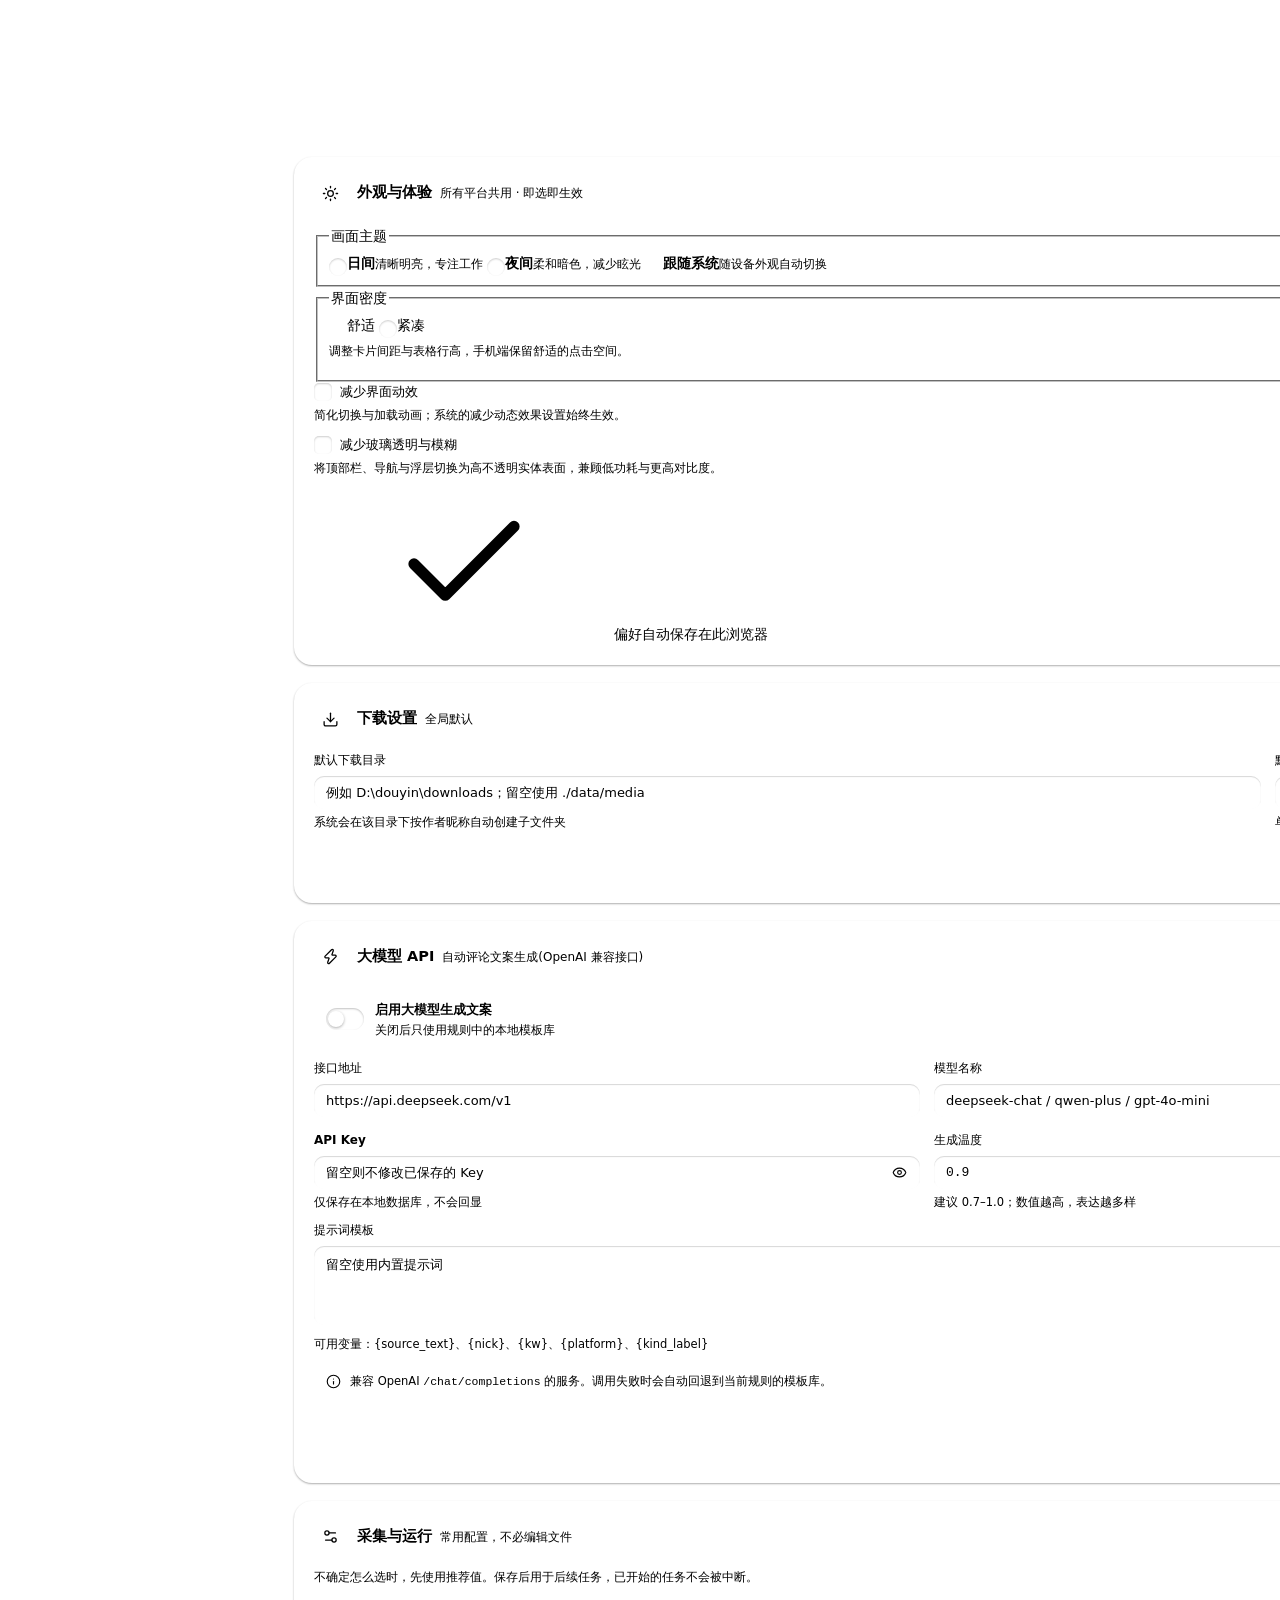
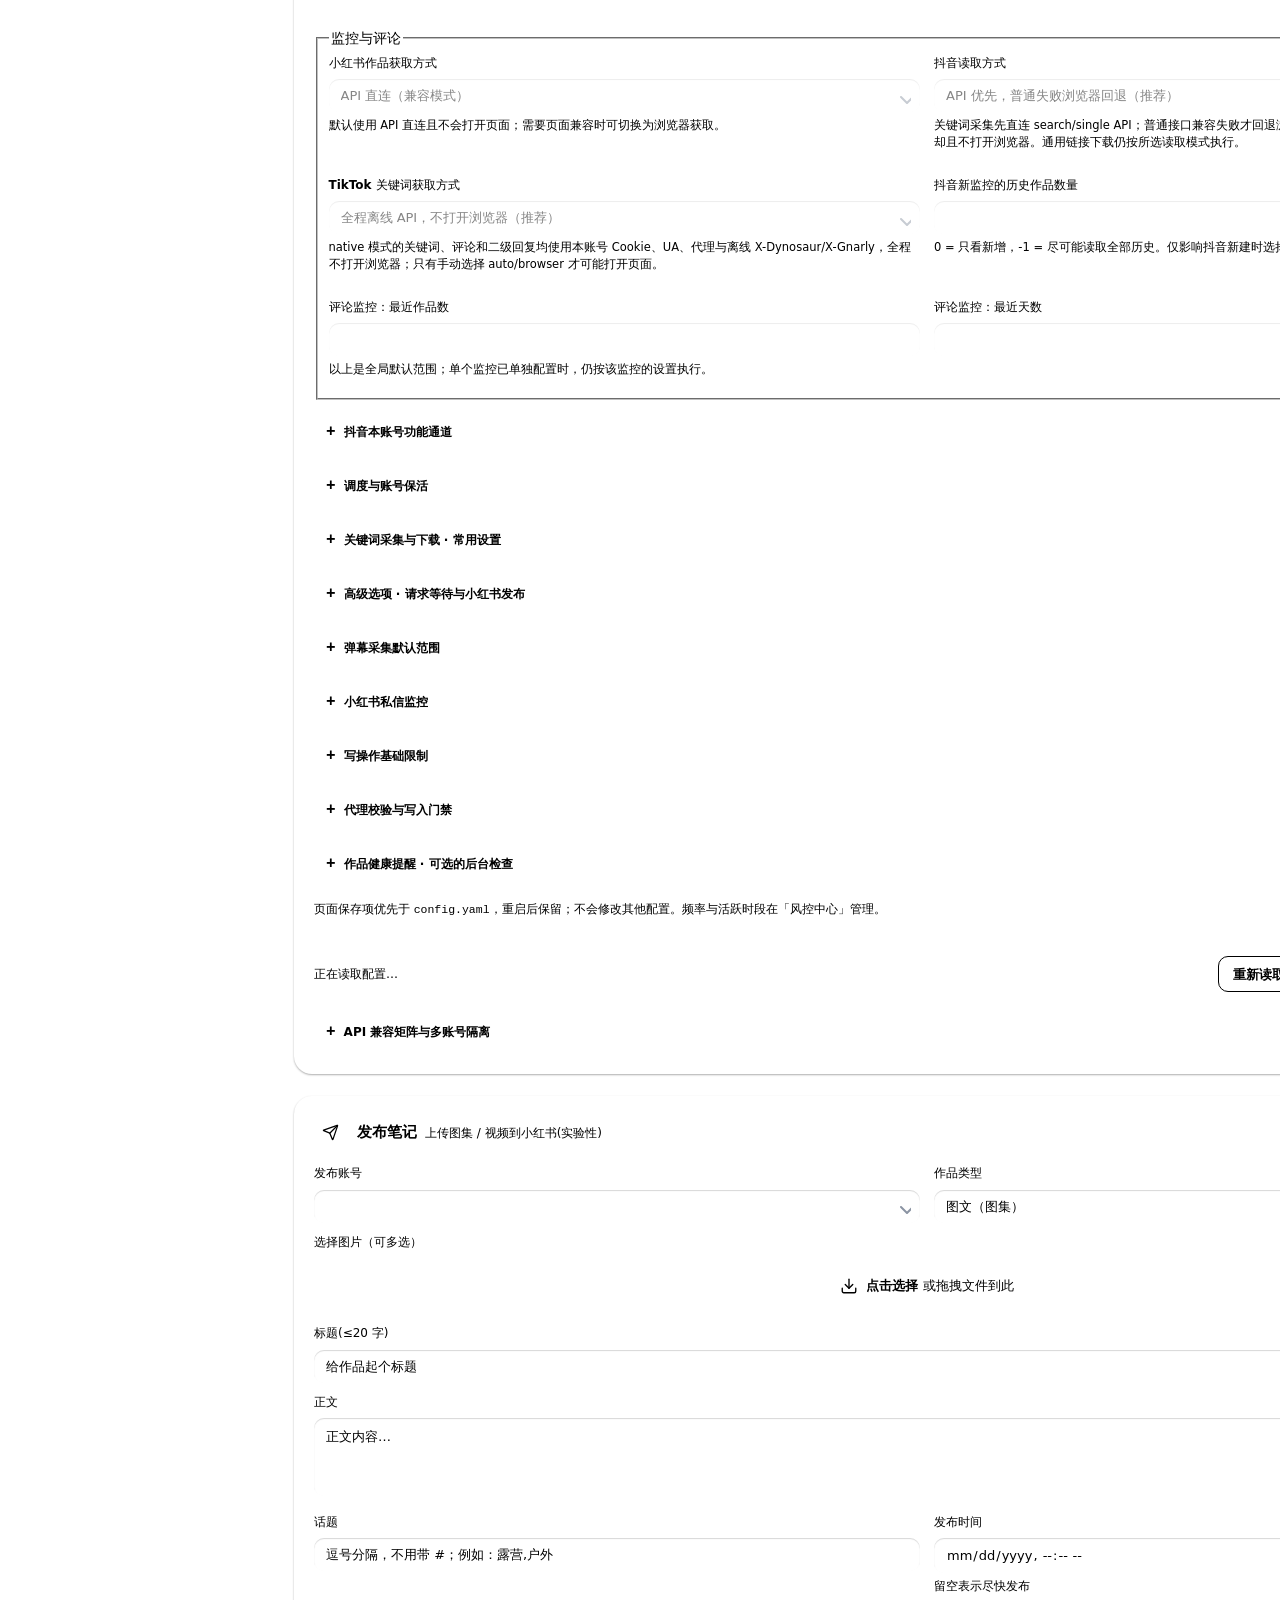
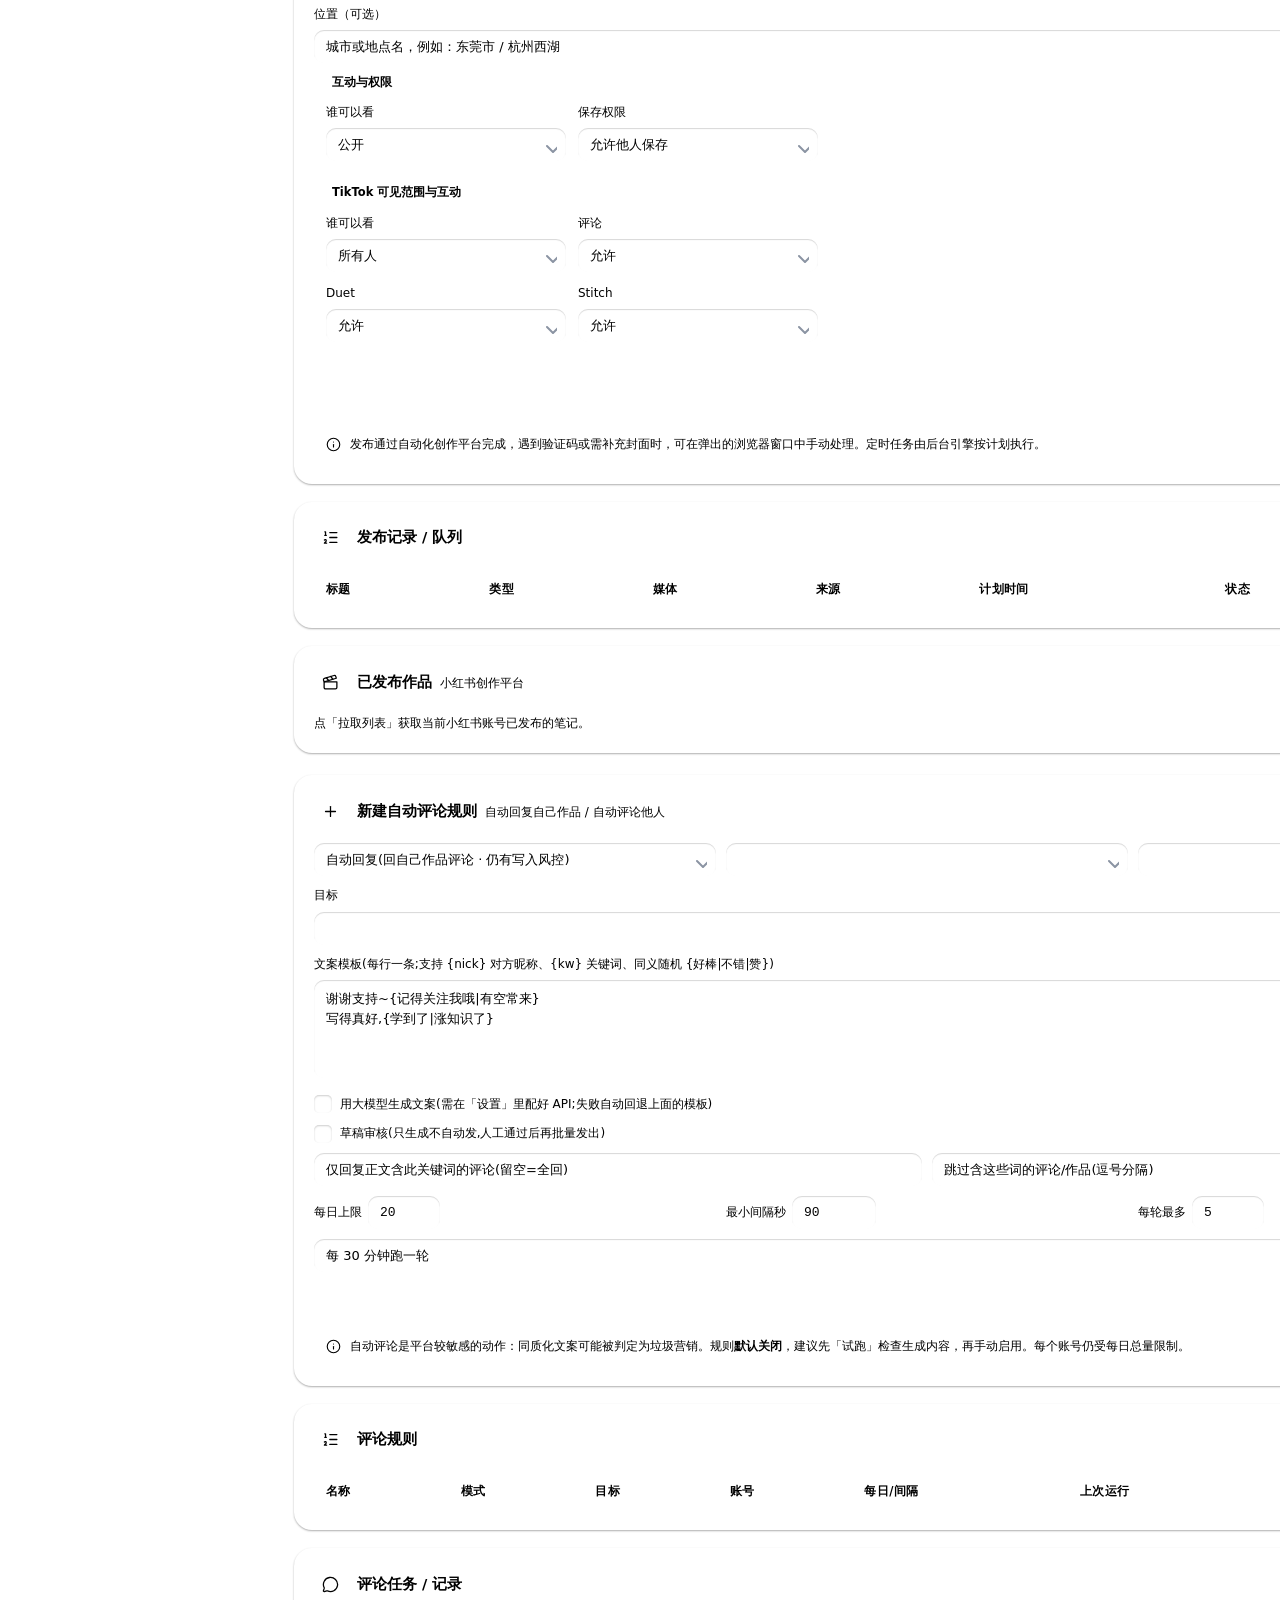
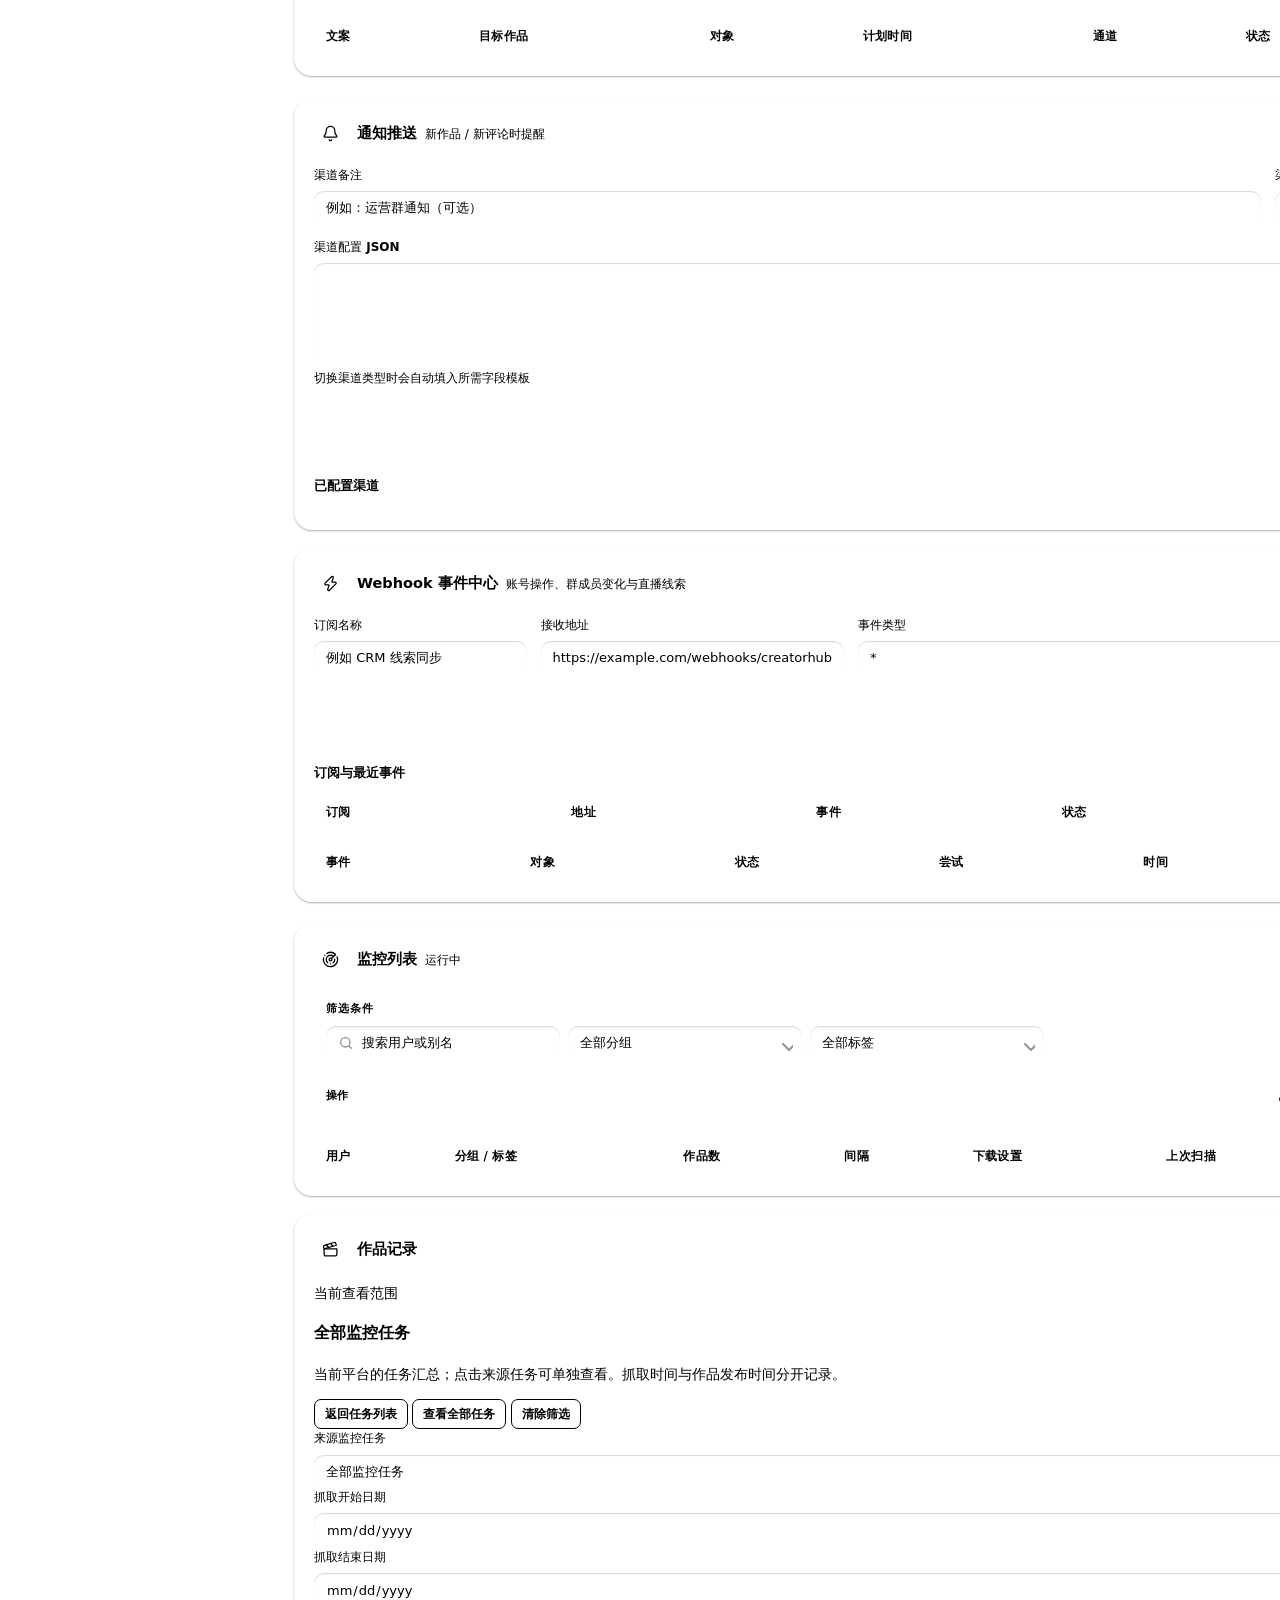
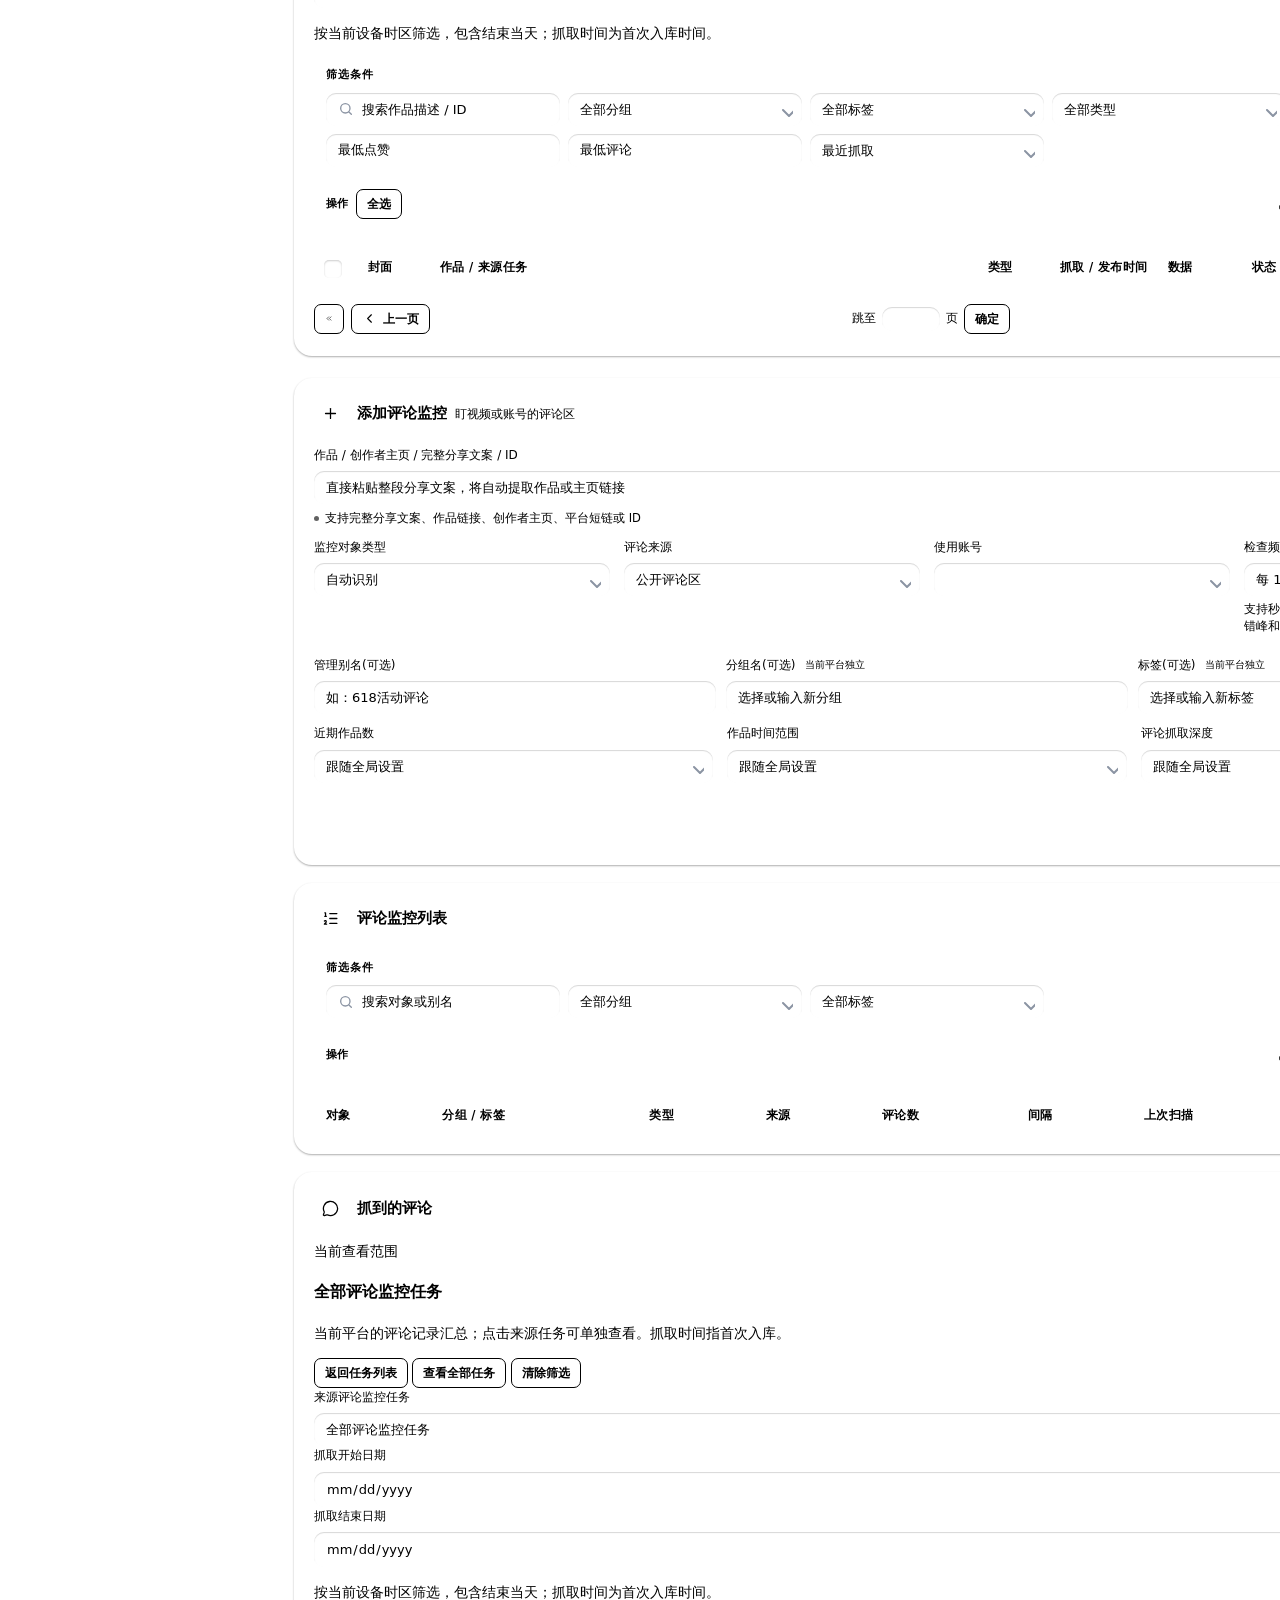
==== commit cdf85190: "feat: 主工作台导航栏新增「有声片头」独立入口 - index.html：工具组新增 navitem（创作台下方）+ 独立面板（iframe 懒加载） - app.js：PAGE_META + s" ====
--- a/app/web/index.html
+++ b/app/web/index.html
@@ -1762,7 +1762,6 @@
 <!-- icon sprite -->
 <svg width="0" height="0" style="position:absolute" aria-hidden="true" focusable="false" data-icon-set="lucide">
   <symbol id="i-brand" viewBox="0 0 24 24" fill="none" stroke="currentColor" stroke-width="2" stroke-linecap="round" stroke-linejoin="round"><circle cx="11" cy="11" r="7"/><path d="m21 21-4.3-4.3"/><circle cx="11" cy="11" r="2.5"/></symbol>
-  <symbol id="i-search" viewBox="0 0 24 24" fill="none" stroke="currentColor" stroke-width="1.8" stroke-linecap="round" stroke-linejoin="round"><circle cx="11" cy="11" r="8" /><path d="m21 21-4.3-4.3" /></symbol>
   <symbol id="i-more" viewBox="0 0 24 24" fill="none" stroke="currentColor" stroke-width="1.8" stroke-linecap="round" stroke-linejoin="round"><circle cx="12" cy="12" r="1" /> <circle cx="19" cy="12" r="1" /> <circle cx="5" cy="12" r="1" /></symbol>
   <symbol id="i-refresh" viewBox="0 0 24 24" fill="none" stroke="currentColor" stroke-width="1.8" stroke-linecap="round" stroke-linejoin="round"><path d="M3 12a9 9 0 0 1 9-9 9.75 9.75 0 0 1 6.74 2.74L21 8" /> <path d="M21 3v5h-5" /> <path d="M21 12a9 9 0 0 1-9 9 9.75 9.75 0 0 1-6.74-2.74L3 16" /> <path d="M8 16H3v5" /></symbol>
   <symbol id="i-sun" viewBox="0 0 24 24" fill="none" stroke="currentColor" stroke-width="1.8" stroke-linecap="round" stroke-linejoin="round"><circle cx="12" cy="12" r="4" /> <path d="M12 2v2" /> <path d="M12 20v2" /> <path d="m4.93 4.93 1.41 1.41" /> <path d="m17.66 17.66 1.41 1.41" /> <path d="M2 12h2" /> <path d="M20 12h2" /> <path d="m6.34 17.66-1.41 1.41" /> <path d="m19.07 4.93-1.41 1.41" /></symbol>
@@ -1871,7 +1870,8 @@
     <div class="nav-sep">本账号</div>
     <button class="navitem" data-tab="hub" onclick="switchTab('hub', true)"><svg><use href="#i-library"/></svg><span class="nav-label">本账号管理</span></button>
     <div class="nav-sep">工具</div>
-    <button class="navitem" data-tab="fusion" onclick="switchTab('fusion', true)"><svg><use href="#i-film"/></svg><span class="nav-label">创作台</span></button>
+    <button class="navitem" data-tab="fusion" onclick="switchTab('fusion', true)"><svg><use href="#i-film"/></svg><span class="nav-label">创作台</span><b id="mk-fusion" hidden style="display:none;background:#fee2e2;color:#dc2626;font-size:10px;border-radius:999px;padding:1px 6px;margin-left:4px;font-weight:700;vertical-align:1px">融</b></button>
+    <button class="navitem" data-tab="intro-v2" onclick="switchTab('intro-v2', true)"><svg><use href="#i-film"/></svg><span class="nav-label">有声片头</span></button>
     <button class="navitem" data-tab="queue" onclick="switchTab('queue', true)"><svg><use href="#i-list"/></svg><span class="nav-label">任务队列</span><span class="nav-badge" id="tb-queue">0</span></button>
     <button class="navitem tk-only" data-tab="tiktok-tools" onclick="switchTab('tiktok-tools', true)"><svg><use href="#i-user"/></svg><span class="nav-label">用户互动</span></button>
     <button class="navitem pub-only" data-tab="publish" onclick="switchTab('publish', true)"><svg><use href="#i-send"/></svg><span class="nav-label">发布</span><span class="nav-badge" id="tb-pub">0</span></button>
@@ -2594,6 +2594,11 @@
     </div>
   </section>
 
+  <section data-panel="intro-v2" class="hide">
+    <div class="hint" style="margin-bottom:10px">有声 2.5D 片头：大字开场 → 工作台画面 → 品牌落版；固定 9:16 · 6 秒 · 30 fps · AAC 有声，产物在 storage/fusion/intro-v2/，生成约 40–90 秒。</div>
+    <iframe id="intro-v2-frame" data-src="/api/fusion/ui?embed=1&amp;tab=packaging&amp;only=iv2" title="有声片头" style="width:100%;height:calc(100vh - 220px);min-height:620px;border:1px solid var(--line);border-radius:14px;background:#fff"></iframe>
+  </section>
+
   <section data-panel="fusion">
     <div class="hint" style="margin-bottom:10px">选题 → 封面 → 包装 → 讲解片 → 混剪，全部本地生成；产物在 storage/fusion/。首次生成封面需启动无头 Chrome，约 10–20 秒。</div>
     <iframe id="fusion-frame" data-src="/api/fusion/ui?embed=1" title="创作台" style="width:100%;height:calc(100vh - 220px);min-height:620px;border:1px solid var(--line);border-radius:14px;background:#fff"></iframe>
